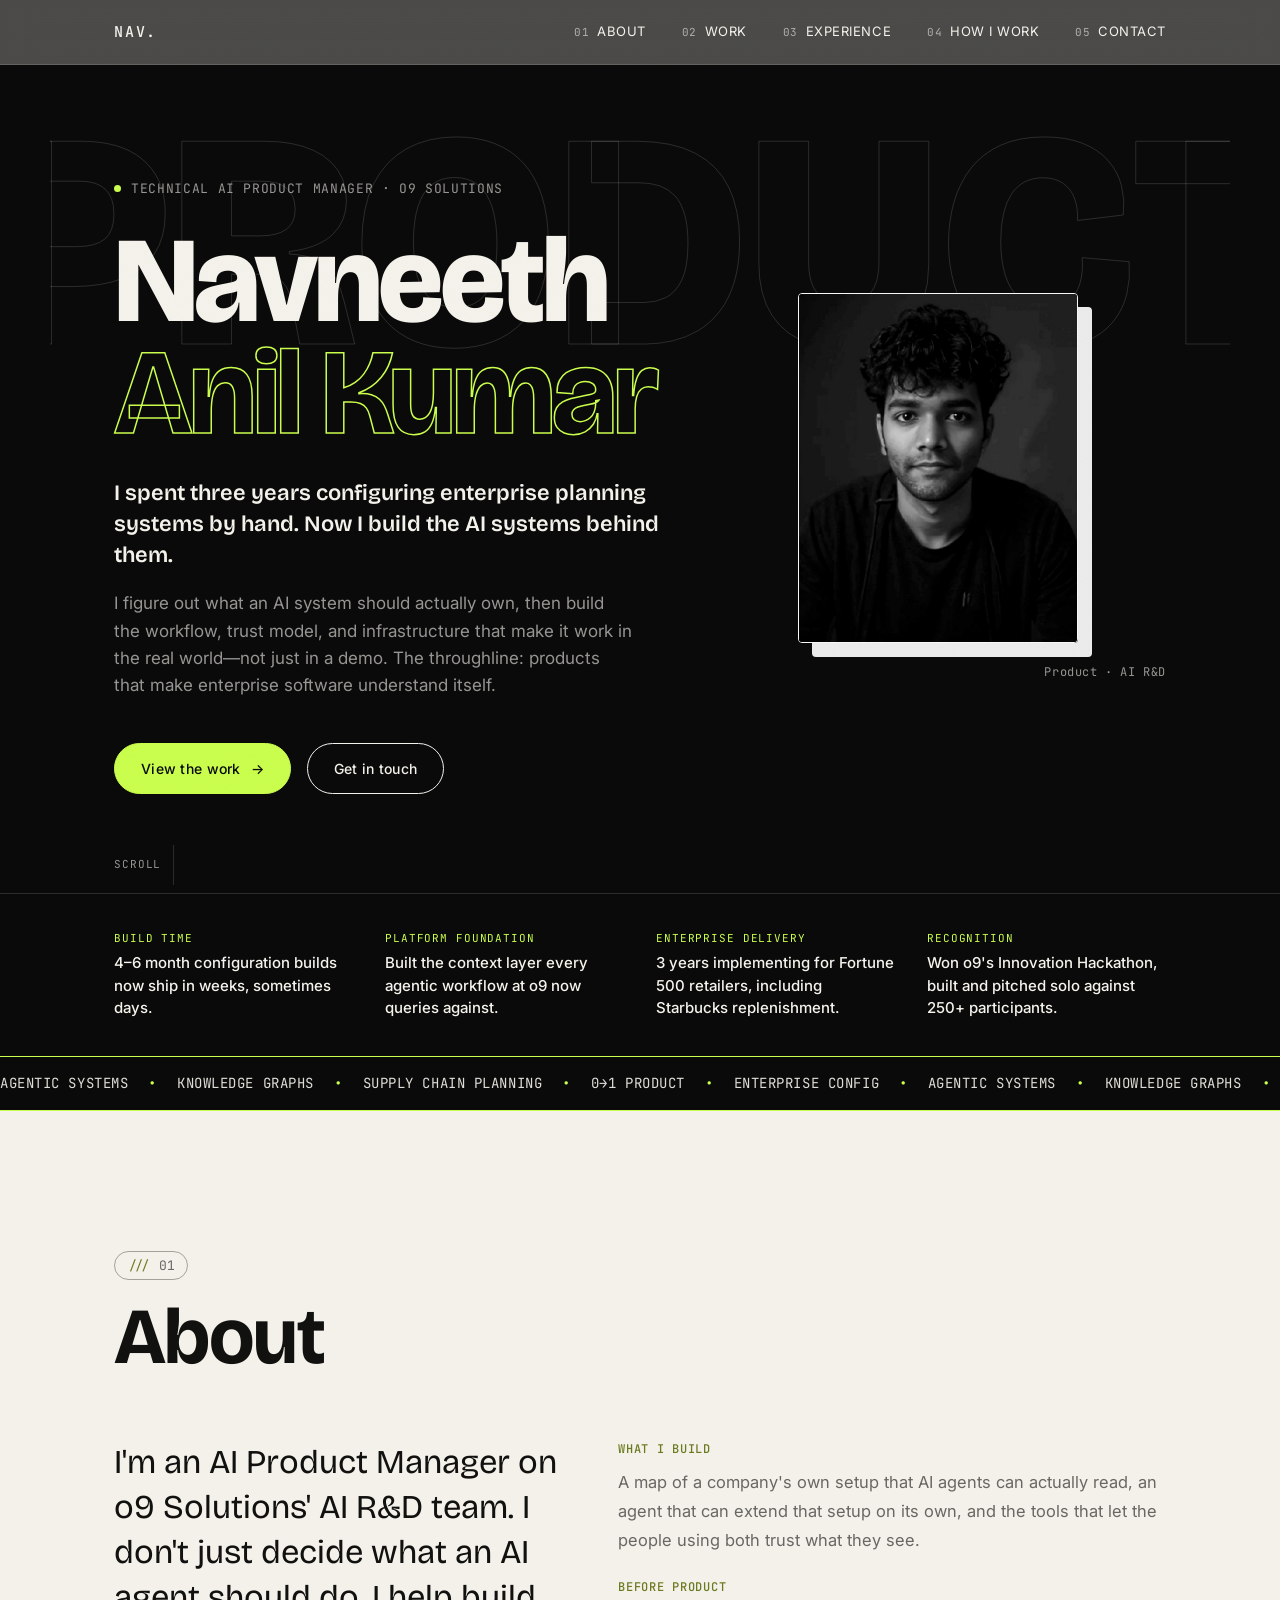
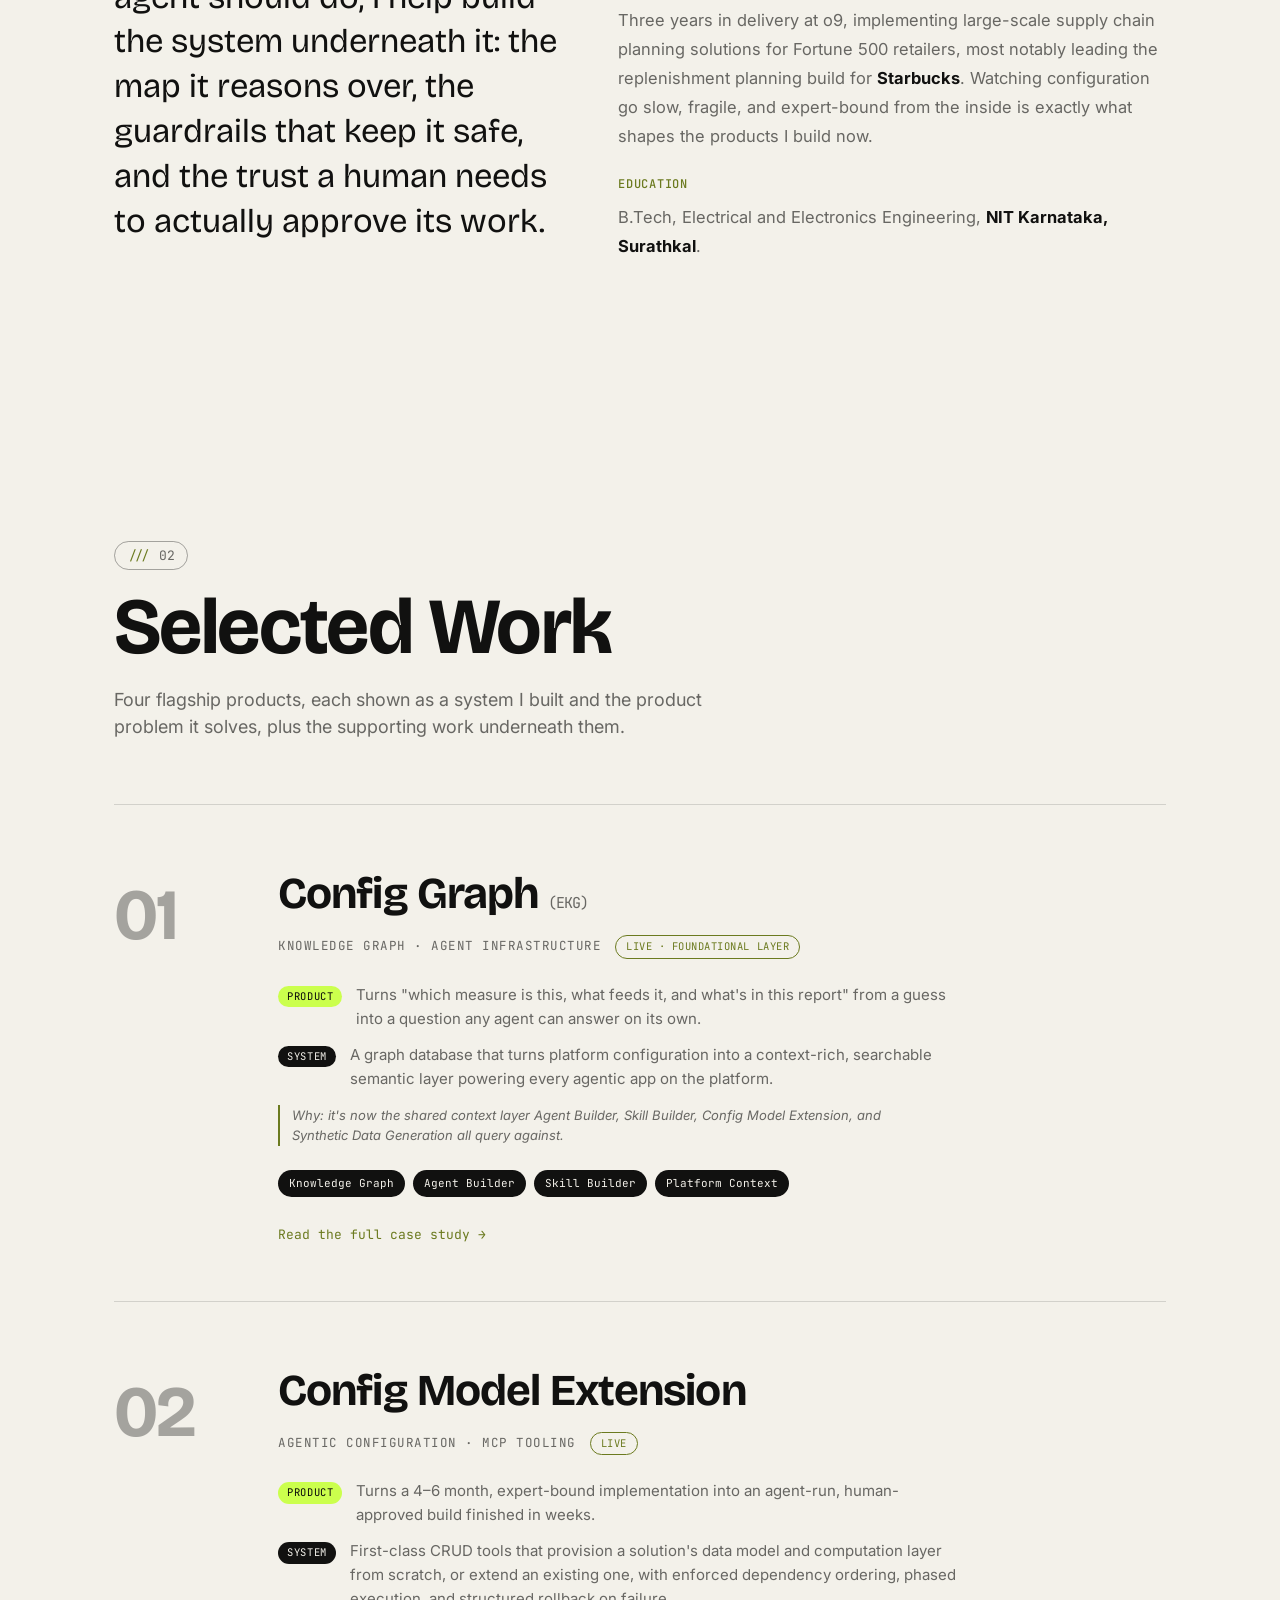
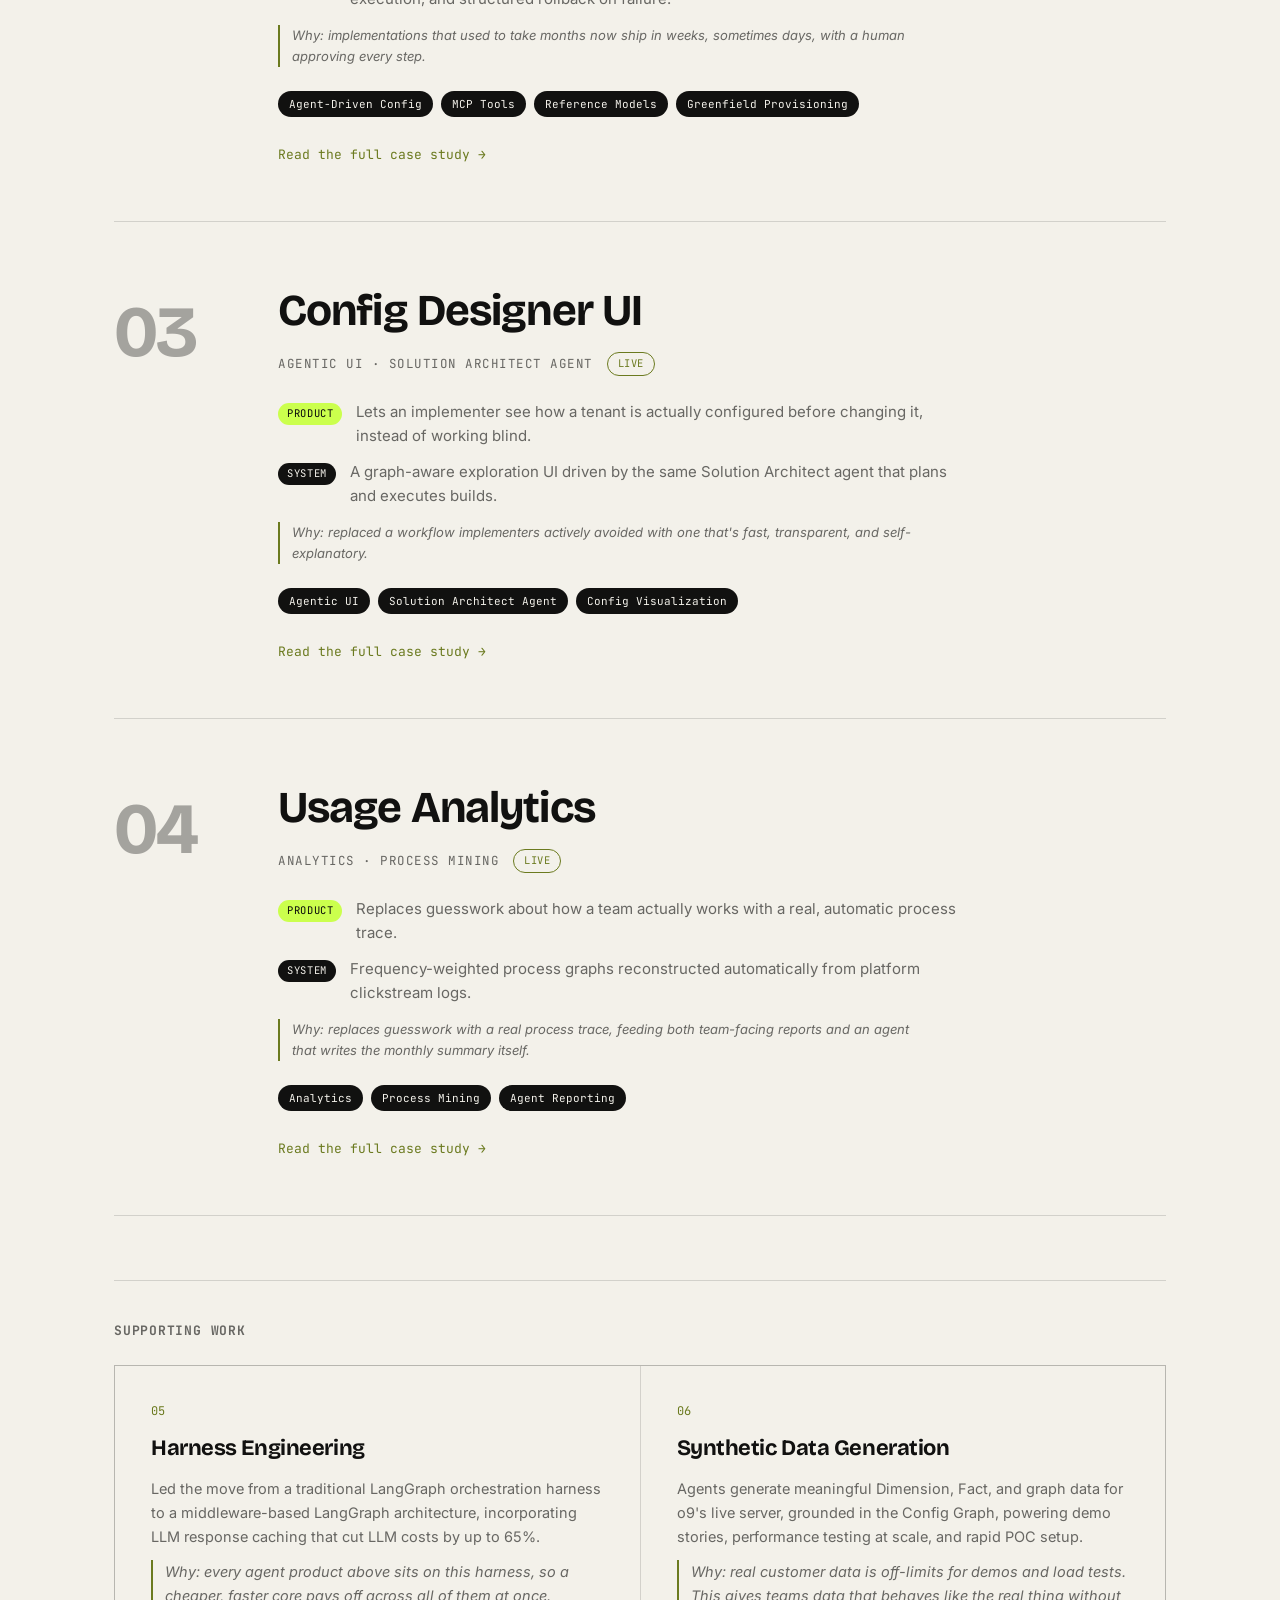
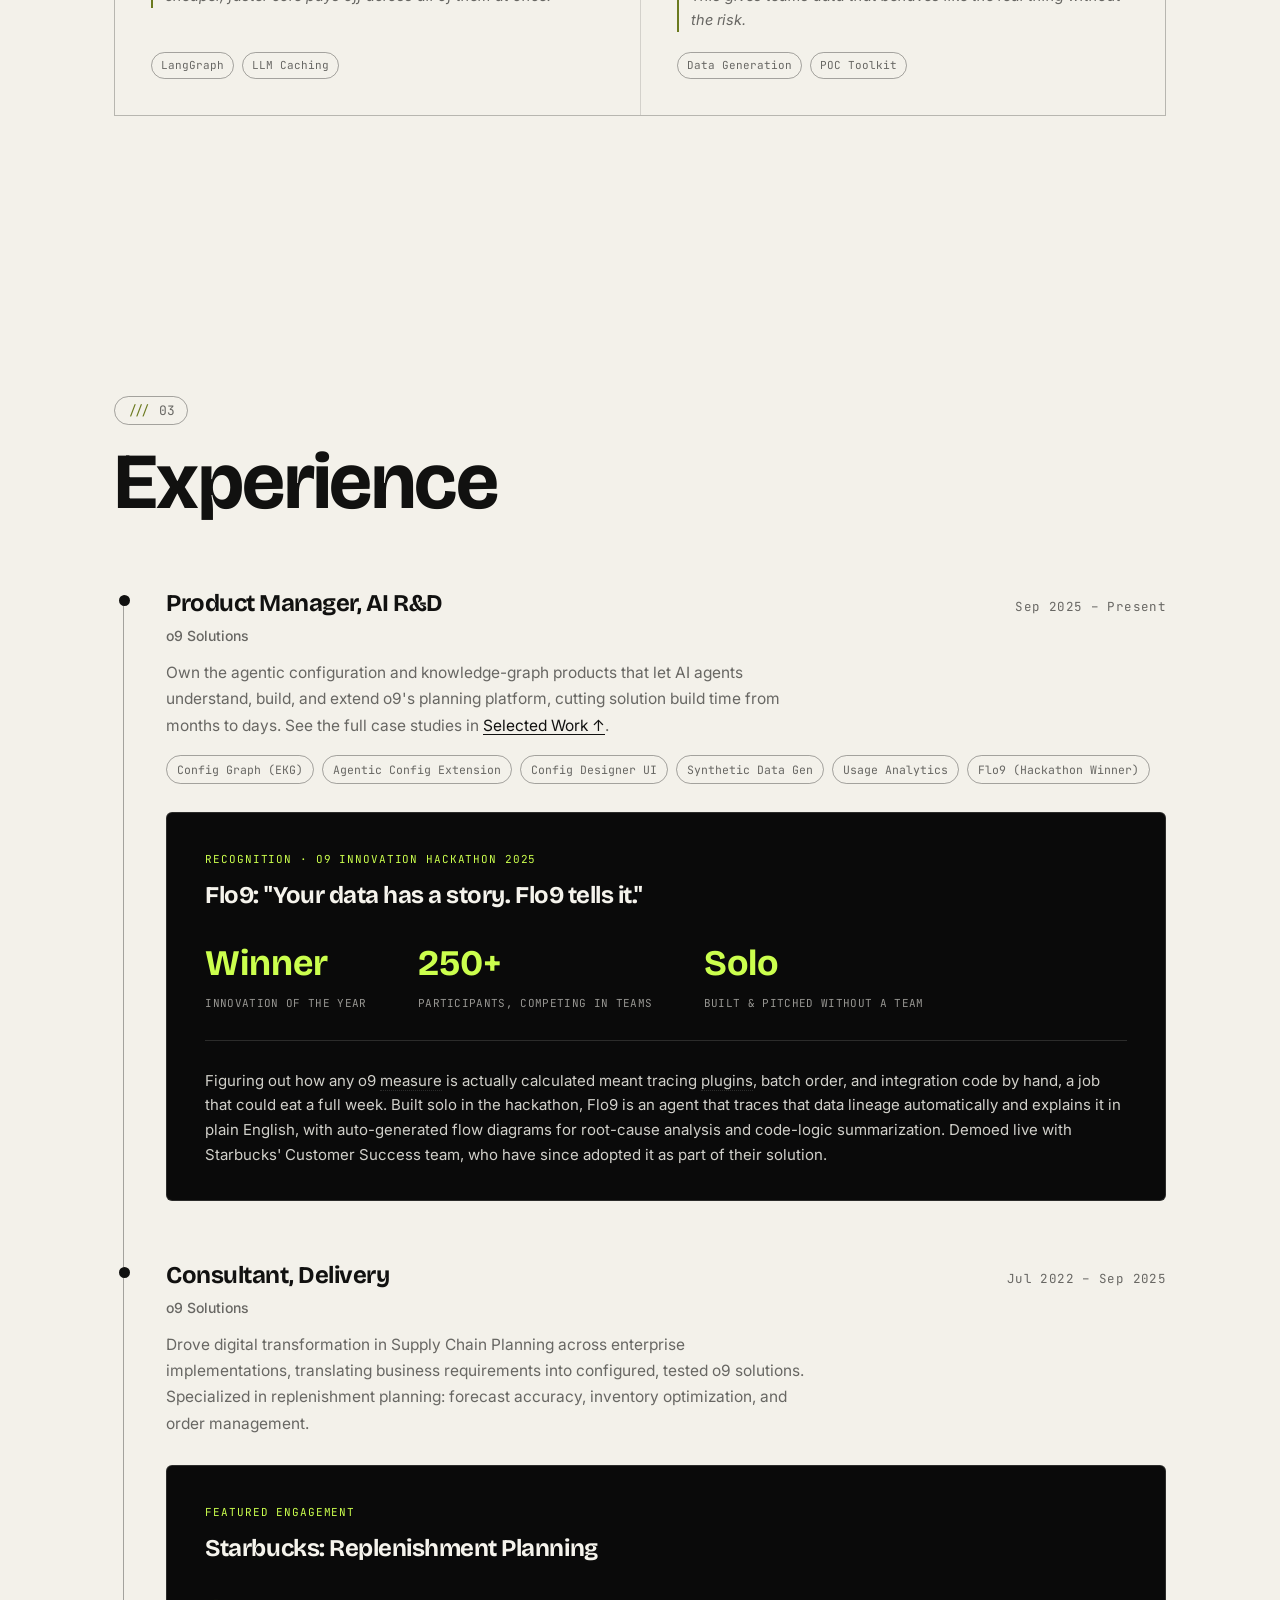
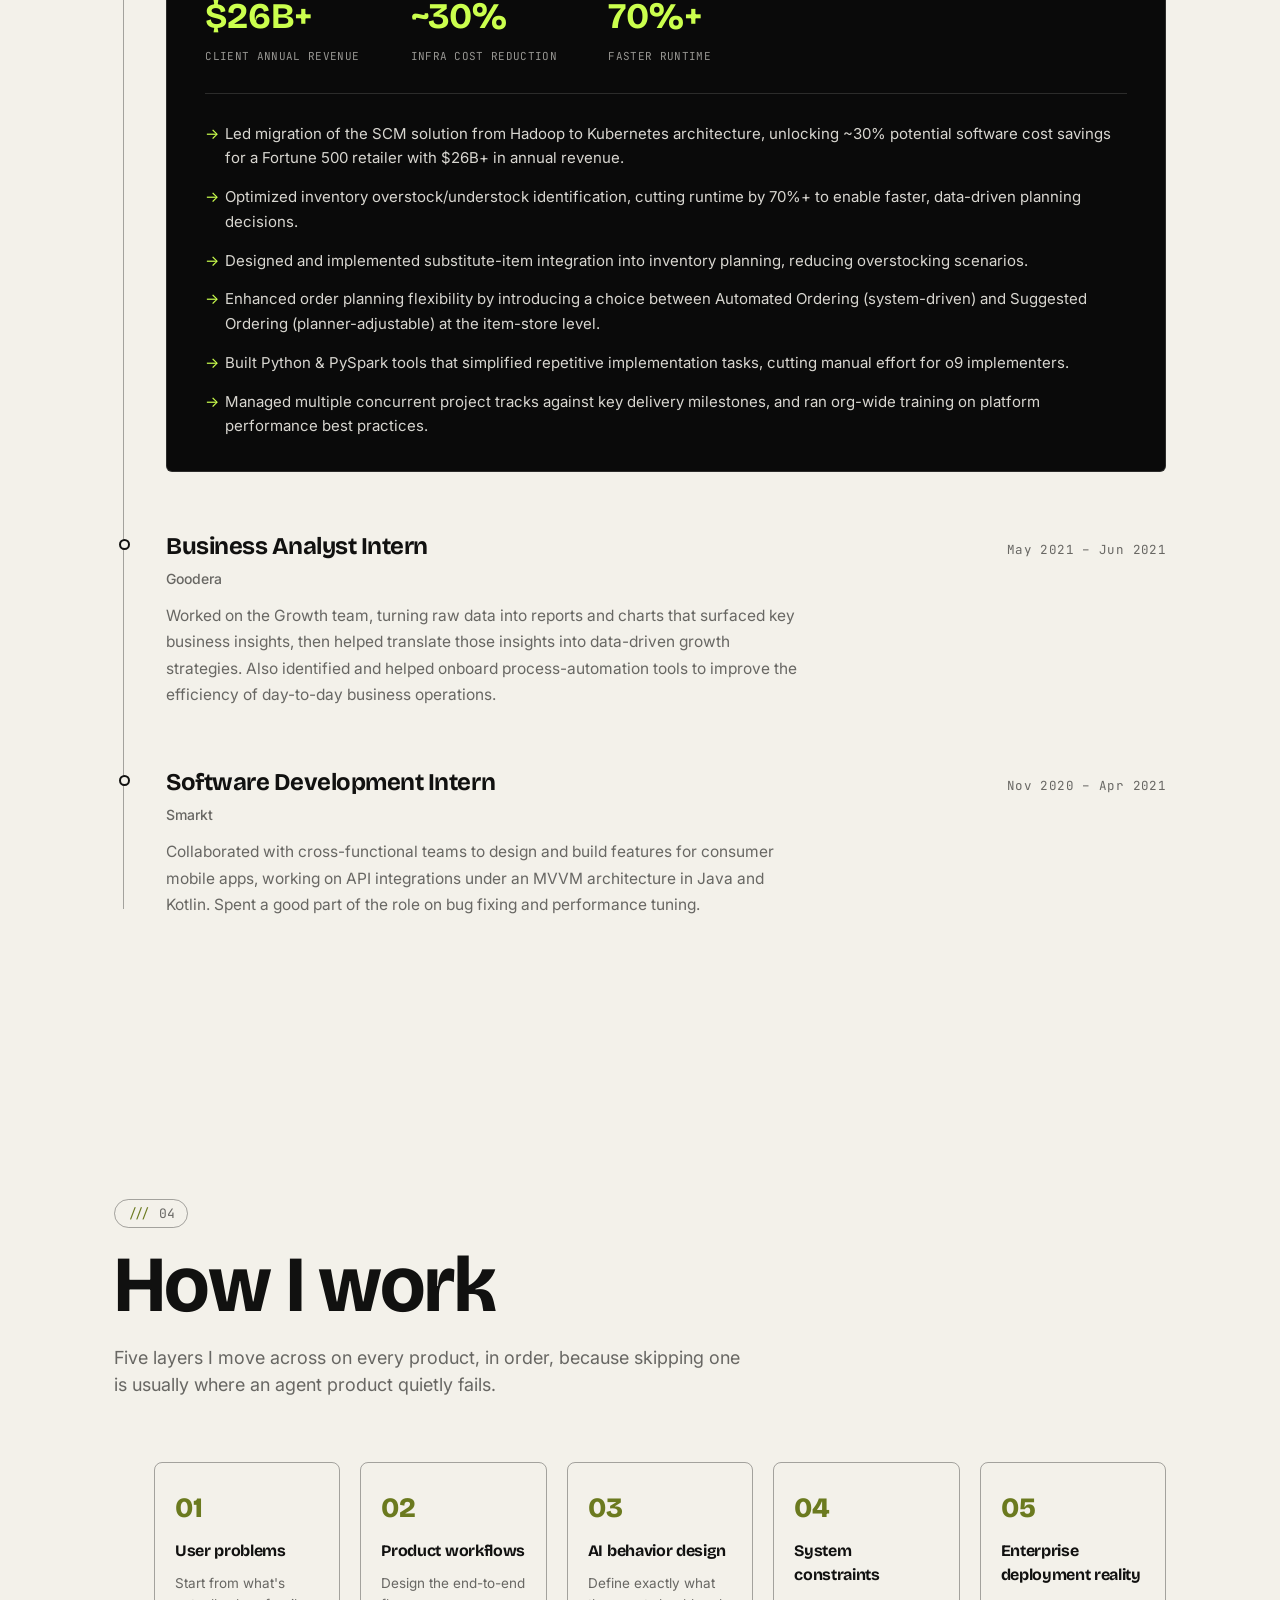
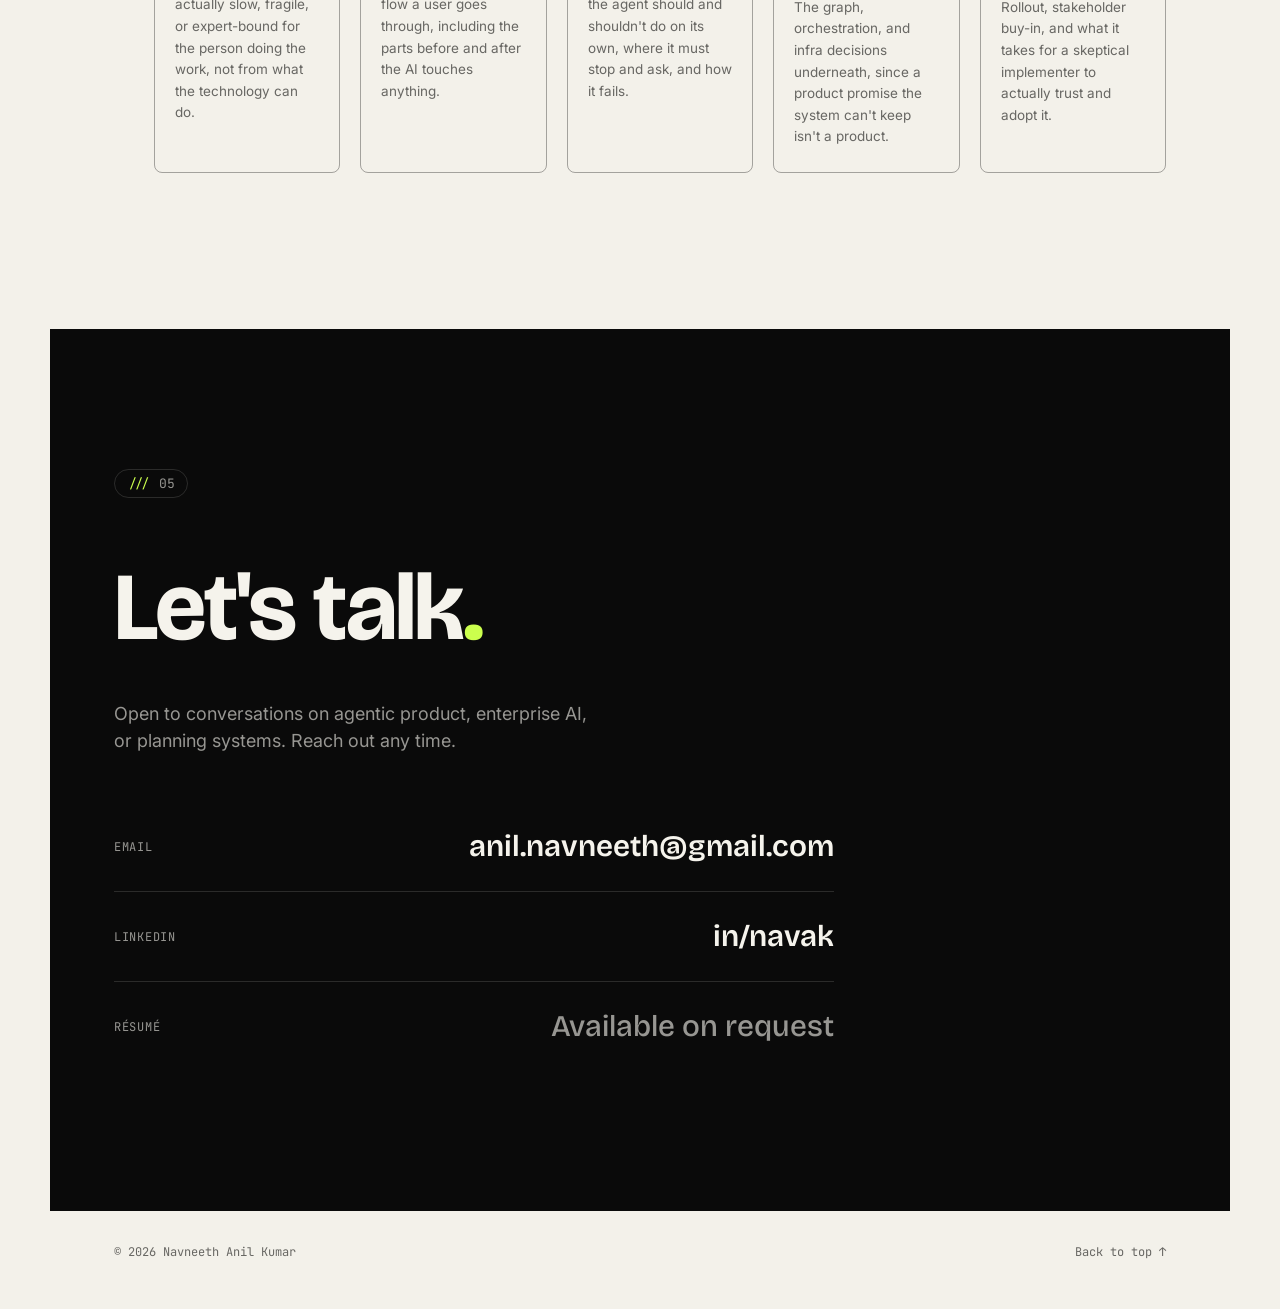
==== index.html @ f5c51f62 "Lead with the work, and fix sharing and accessibility gaps Selected Work now sits above Experience s" ====
<!DOCTYPE html>
<html lang="en">
<head>
<meta charset="UTF-8" />
<meta name="viewport" content="width=device-width, initial-scale=1.0" />
<title>Navneeth Anil Kumar — Product Manager, AI R&amp;D</title>
<meta name="description" content="Navneeth Anil Kumar — Product Manager, AI R&D at o9 Solutions. Three years configuring enterprise planning systems by hand, now building the AI systems behind them." />
<link rel="canonical" href="https://navai7.github.io/" />
<meta name="theme-color" content="#0a0a0a" />

<meta property="og:type" content="website" />
<meta property="og:site_name" content="Navneeth Anil Kumar" />
<meta property="og:url" content="https://navai7.github.io/" />
<meta property="og:title" content="Navneeth Anil Kumar — Product Manager, AI R&amp;D" />
<meta property="og:description" content="Three years configuring enterprise planning systems by hand, now building the AI systems behind them. Agentic configuration and knowledge graphs at o9 Solutions." />
<meta property="og:image" content="https://navai7.github.io/assets/headshot.png" />
<meta property="og:image:alt" content="Navneeth Anil Kumar, Product Manager, AI R&amp;D at o9 Solutions" />
<meta name="twitter:card" content="summary_large_image" />
<meta name="twitter:title" content="Navneeth Anil Kumar — Product Manager, AI R&amp;D" />
<meta name="twitter:description" content="Three years configuring enterprise planning systems by hand, now building the AI systems behind them." />
<meta name="twitter:image" content="https://navai7.github.io/assets/headshot.png" />

<link rel="icon" href="favicon.svg" type="image/svg+xml" />
<link rel="preconnect" href="https://fonts.googleapis.com">
<link rel="preconnect" href="https://fonts.gstatic.com" crossorigin>
<link href="https://fonts.googleapis.com/css2?family=Bricolage+Grotesque:opsz,wght@12..96,400;12..96,500;12..96,600;12..96,700;12..96,800&family=Inter:wght@400;500;600&family=JetBrains+Mono:wght@400;500&display=swap" rel="stylesheet">
<link rel="stylesheet" href="styles.css?v=3" />
<noscript><style>
  .reveal, .reveal.in{ opacity:1 !important; transform:none !important; filter:none !important; }
  .hero-name .line{ opacity:1 !important; transform:none !important; }
</style></noscript>
</head>
<body>

<!-- grain overlay -->
<div class="grain"></div>

<!-- cursor dot -->
<div class="cursor-dot" id="cursorDot"></div>

<!-- progress bar -->
<div class="scroll-progress" id="scrollProgress"></div>

<header class="nav-wrap">
  <nav class="nav">
    <a href="#top" class="nav-mark">NAV.</a>
    <button class="nav-toggle" id="navToggle" aria-label="Toggle menu" aria-expanded="false" aria-controls="navLinks">
      <span></span><span></span><span></span>
    </button>
    <ul class="nav-links" id="navLinks">
      <li><a href="#about"><span class="idx">01</span>About</a></li>
      <li><a href="#projects"><span class="idx">02</span>Work</a></li>
      <li><a href="#experience"><span class="idx">03</span>Experience</a></li>
      <li><a href="#how-i-work"><span class="idx">04</span>How I Work</a></li>
      <li><a href="#contact"><span class="idx">05</span>Contact</a></li>
    </ul>
  </nav>
</header>

<main id="top">

  <!-- HERO -->
  <div class="hero-wrap">
  <section class="hero">
    <div class="hero-bg-text" aria-hidden="true">PRODUCT</div>
    <div class="hero-inner">
      <p class="eyebrow reveal"><span class="dot"></span>Technical AI Product Manager &middot; o9 Solutions</p>
      <h1 class="hero-name reveal">
        <span class="line">Navneeth</span><br/>
        <span class="line outline">Anil Kumar</span>
      </h1>
      <p class="hero-position reveal">
        I spent three years configuring enterprise planning systems by hand. Now I build the AI
        systems behind them.
      </p>
      <p class="hero-sub reveal">
        I figure out what an AI system should actually own, then build the workflow, trust model, and
        infrastructure that make it work in the real world&mdash;not just in a demo. The throughline:
        products that make enterprise software understand itself.
      </p>
      <div class="hero-actions reveal">
        <a href="#projects" class="btn btn-solid">View the work<span class="arrow">&rarr;</span></a>
        <a href="#contact" class="btn btn-outline">Get in touch</a>
      </div>
    </div>
    <div class="hero-photo reveal">
      <div class="hero-photo-frame">
        <img src="assets/headshot.png" alt="Portrait of Navneeth Anil Kumar" width="800" height="800" decoding="async" fetchpriority="high" />
      </div>
      <span class="hero-photo-tag">Product · AI R&amp;D</span>
    </div>
    <div class="scroll-cue">
      <span>Scroll</span>
      <div class="scroll-cue-line"></div>
    </div>
  </section>
  </div>

  <!-- PROOF STRIP -->
  <section class="pm-summary">
    <div class="pm-summary-grid">
      <div class="pm-summary-item reveal">
        <span class="pm-summary-label">Build time</span>
        <p>4&ndash;6 month configuration builds now ship in weeks, sometimes days.</p>
      </div>
      <div class="pm-summary-item reveal">
        <span class="pm-summary-label">Platform foundation</span>
        <p>Built the context layer every agentic workflow at o9 now queries against.</p>
      </div>
      <div class="pm-summary-item reveal">
        <span class="pm-summary-label">Enterprise delivery</span>
        <p>3 years implementing for Fortune 500 retailers, including Starbucks replenishment.</p>
      </div>
      <div class="pm-summary-item reveal">
        <span class="pm-summary-label">Recognition</span>
        <p>Won o9's Innovation Hackathon, built and pitched solo against 250+ participants.</p>
      </div>
    </div>
  </section>

  <!-- MARQUEE -->
  <div class="marquee">
    <div class="marquee-track">
      <span>Agentic Systems</span><span>&bull;</span>
      <span>Knowledge Graphs</span><span>&bull;</span>
      <span>Supply Chain Planning</span><span>&bull;</span>
      <span>0&rarr;1 Product</span><span>&bull;</span>
      <span>Enterprise Config</span><span>&bull;</span>
      <span>Agentic Systems</span><span>&bull;</span>
      <span>Knowledge Graphs</span><span>&bull;</span>
      <span>Supply Chain Planning</span><span>&bull;</span>
      <span>0&rarr;1 Product</span><span>&bull;</span>
      <span>Enterprise Config</span><span>&bull;</span>
    </div>
  </div>

  <!-- ABOUT -->
  <section id="about" class="section about">
    <div class="section-head reveal">
      <span class="section-num">01</span>
      <h2>About</h2>
    </div>
    <div class="about-grid">
      <p class="about-lead reveal">
        I'm an AI Product Manager on o9 Solutions' AI R&amp;D team. I don't just decide what an AI
        agent should do, I help build the system underneath it: the map it reasons over, the
        guardrails that keep it safe, and the trust a human needs to actually approve its work.
      </p>
      <div class="about-body reveal">
        <h4 class="about-subhead">What I build</h4>
        <p>
          A map of a company's own setup that AI agents can actually read, an agent that can extend
          that setup on its own, and the tools that let the people using both trust what they see.
        </p>
        <h4 class="about-subhead">Before product</h4>
        <p>
          Three years in delivery at o9, implementing large-scale supply chain planning solutions for
          Fortune 500 retailers, most notably leading the replenishment planning build for
          <strong>Starbucks</strong>. Watching configuration go slow, fragile, and expert-bound from
          the inside is exactly what shapes the products I build now.
        </p>
        <h4 class="about-subhead">Education</h4>
        <p>
          B.Tech, Electrical and Electronics Engineering, <strong>NIT Karnataka, Surathkal</strong>.
        </p>
      </div>
    </div>
  </section>

  <!-- PROJECTS -->
  <section id="projects" class="section projects">
    <div class="section-head reveal">
      <span class="section-num">02</span>
      <h2>Selected Work</h2>
      <p class="section-intro">
        Four flagship products, each shown as a system I built and the product problem it solves,
        plus the supporting work underneath them.
      </p>
    </div>

    <!-- Case Study 01 -->
    <article class="project reveal">
      <div class="project-index">01</div>
      <div class="project-main">
        <div class="project-heading">
          <h3><a href="projects/config-graph.html">Config Graph <span class="mono">(EKG)</span></a></h3>
          <div class="project-meta-row">
            <p class="project-role">Knowledge Graph &middot; Agent Infrastructure</p>
            <span class="status-pill status-live">Live &middot; Foundational layer</span>
          </div>
        </div>
        <div class="project-layers">
          <div class="layer-row"><span class="layer-label layer-product">Product</span><p>Turns "which measure is this, what feeds it, and what's in this report" from a guess into a question any agent can answer on its own.</p></div>
          <div class="layer-row"><span class="layer-label layer-system">System</span><p>A graph database that turns platform configuration into a context-rich, searchable semantic layer powering every agentic app on the platform.</p></div>
        </div>
        <p class="card-why">Why: it's now the shared context layer Agent Builder, Skill Builder, Config Model Extension, and Synthetic Data Generation all query against.</p>
        <ul class="project-tags">
          <li>Knowledge Graph</li><li>Agent Builder</li><li>Skill Builder</li><li>Platform Context</li>
        </ul>
        <a href="projects/config-graph.html" class="project-read-more">Read the full case study &rarr;</a>
      </div>
    </article>

    <!-- Case Study 02 -->
    <article class="project reveal">
      <div class="project-index">02</div>
      <div class="project-main">
        <div class="project-heading">
          <h3><a href="projects/config-model-extension.html">Config Model Extension</a></h3>
          <div class="project-meta-row">
            <p class="project-role">Agentic Configuration &middot; MCP Tooling</p>
            <span class="status-pill status-live">Live</span>
          </div>
        </div>
        <div class="project-layers">
          <div class="layer-row"><span class="layer-label layer-product">Product</span><p>Turns a 4&ndash;6 month, expert-bound implementation into an agent-run, human-approved build finished in weeks.</p></div>
          <div class="layer-row"><span class="layer-label layer-system">System</span><p>First-class CRUD tools that provision a solution's data model and computation layer from scratch, or extend an existing one, with enforced dependency ordering, phased execution, and structured rollback on failure.</p></div>
        </div>
        <p class="card-why">Why: implementations that used to take months now ship in weeks, sometimes days, with a human approving every step.</p>
        <ul class="project-tags">
          <li>Agent-Driven Config</li><li>MCP Tools</li><li>Reference Models</li><li>Greenfield Provisioning</li>
        </ul>
        <a href="projects/config-model-extension.html" class="project-read-more">Read the full case study &rarr;</a>
      </div>
    </article>

    <!-- Case Study 03 -->
    <article class="project reveal">
      <div class="project-index">03</div>
      <div class="project-main">
        <div class="project-heading">
          <h3><a href="projects/config-designer-ui.html">Config Designer UI</a></h3>
          <div class="project-meta-row">
            <p class="project-role">Agentic UI &middot; Solution Architect Agent</p>
            <span class="status-pill status-live">Live</span>
          </div>
        </div>
        <div class="project-layers">
          <div class="layer-row"><span class="layer-label layer-product">Product</span><p>Lets an implementer see how a tenant is actually configured before changing it, instead of working blind.</p></div>
          <div class="layer-row"><span class="layer-label layer-system">System</span><p>A graph-aware exploration UI driven by the same Solution Architect agent that plans and executes builds.</p></div>
        </div>
        <p class="card-why">Why: replaced a workflow implementers actively avoided with one that's fast, transparent, and self-explanatory.</p>
        <ul class="project-tags">
          <li>Agentic UI</li><li>Solution Architect Agent</li><li>Config Visualization</li>
        </ul>
        <a href="projects/config-designer-ui.html" class="project-read-more">Read the full case study &rarr;</a>
      </div>
    </article>

    <!-- Case Study 04 -->
    <article class="project reveal">
      <div class="project-index">04</div>
      <div class="project-main">
        <div class="project-heading">
          <h3><a href="projects/usage-analytics.html">Usage Analytics</a></h3>
          <div class="project-meta-row">
            <p class="project-role">Analytics &middot; Process Mining</p>
            <span class="status-pill status-live">Live</span>
          </div>
        </div>
        <div class="project-layers">
          <div class="layer-row"><span class="layer-label layer-product">Product</span><p>Replaces guesswork about how a team actually works with a real, automatic process trace.</p></div>
          <div class="layer-row"><span class="layer-label layer-system">System</span><p>Frequency-weighted process graphs reconstructed automatically from platform clickstream logs.</p></div>
        </div>
        <p class="card-why">Why: replaces guesswork with a real process trace, feeding both team-facing reports and an agent that writes the monthly summary itself.</p>
        <ul class="project-tags">
          <li>Analytics</li><li>Process Mining</li><li>Agent Reporting</li>
        </ul>
        <a href="projects/usage-analytics.html" class="project-read-more">Read the full case study &rarr;</a>
      </div>
    </article>

    <!-- Compact cards -->
    <h3 class="supporting-heading reveal">Supporting work</h3>
    <div class="project-grid">

      <article class="project-card reveal">
        <span class="card-index">05</span>
        <h4>Harness Engineering</h4>
        <p>Led the move from a traditional LangGraph orchestration harness to a middleware-based
          LangGraph architecture, incorporating LLM response caching that cut LLM costs by up to 65%.</p>
        <p class="card-why">Why: every agent product above sits on this harness, so a cheaper, faster core pays off across all of them at once.</p>
        <ul class="card-tags"><li>LangGraph</li><li>LLM Caching</li></ul>
      </article>

      <article class="project-card reveal">
        <span class="card-index">06</span>
        <h4>Synthetic Data Generation</h4>
        <p>Agents generate meaningful Dimension, Fact, and graph data for o9's live server, grounded
          in the Config Graph, powering demo stories, performance testing at scale, and rapid
          POC setup.</p>
        <p class="card-why">Why: real customer data is off-limits for demos and load tests. This gives teams data that behaves like the real thing without the risk.</p>
        <ul class="card-tags"><li>Data Generation</li><li>POC Toolkit</li></ul>
      </article>

    </div>
  </section>

  <!-- EXPERIENCE -->
  <section id="experience" class="section experience">
    <div class="section-head reveal">
      <span class="section-num">03</span>
      <h2>Experience</h2>
    </div>

    <div class="timeline">

      <article class="tl-item tl-featured reveal">
        <div class="tl-marker"><span class="tl-dot"></span></div>
        <div class="tl-content">
          <div class="tl-top">
            <h3>Product Manager, AI R&amp;D</h3>
            <span class="tl-date">Sep 2025 &ndash; Present</span>
          </div>
          <p class="tl-org">o9 Solutions</p>
          <p class="tl-desc">
            Own the agentic configuration and knowledge-graph products that let AI agents
            understand, build, and extend o9's planning platform, cutting solution build
            time from months to days. See the full case studies in
            <a href="#projects">Selected Work &uarr;</a>.
          </p>
          <ul class="tl-tags">
            <li>Config Graph (EKG)</li>
            <li>Agentic Config Extension</li>
            <li>Config Designer UI</li>
            <li>Synthetic Data Gen</li>
            <li>Usage Analytics</li>
            <li>Flo9 (Hackathon Winner)</li>
          </ul>

          <div class="case-card">
            <div class="case-card-head">
              <span class="case-tag">Recognition &middot; o9 Innovation Hackathon 2025</span>
              <h4>Flo9: "Your data has a story. Flo9 tells it."</h4>
            </div>
            <div class="case-stats">
              <div class="stat">
                <span class="stat-num">Winner</span>
                <span class="stat-label">Innovation of the Year</span>
              </div>
              <div class="stat">
                <span class="stat-num">250+</span>
                <span class="stat-label">participants, competing in teams</span>
              </div>
              <div class="stat">
                <span class="stat-num">Solo</span>
                <span class="stat-label">built &amp; pitched without a team</span>
              </div>
            </div>
            <p class="case-note">
              Figuring out how any o9 <span class="gloss" tabindex="0">measure<span class="gloss-tip">A numeric metric being tracked, e.g. a forecast or inventory number.</span></span> is
              actually calculated meant tracing <span class="gloss" tabindex="0">plugins<span class="gloss-tip">Packaged calculation modules that run on the platform.</span></span>,
              batch order, and integration code by hand, a job that could eat a full week.
              Built solo in the hackathon, Flo9 is an agent that traces that data lineage
              automatically and explains it in plain English, with auto-generated flow diagrams
              for root-cause analysis and code-logic summarization. Demoed live with Starbucks'
              Customer Success team, who have since adopted it as part of their solution.
            </p>
          </div>
        </div>
      </article>

      <article class="tl-item tl-featured reveal">
        <div class="tl-marker"><span class="tl-dot"></span></div>
        <div class="tl-content">
          <div class="tl-top">
            <h3>Consultant, Delivery</h3>
            <span class="tl-date">Jul 2022 &ndash; Sep 2025</span>
          </div>
          <p class="tl-org">o9 Solutions</p>
          <p class="tl-desc">
            Drove digital transformation in Supply Chain Planning across enterprise implementations,
            translating business requirements into configured, tested o9 solutions. Specialized in
            replenishment planning: forecast accuracy, inventory optimization, and order
            management.
          </p>

          <div class="case-card">
            <div class="case-card-head">
              <span class="case-tag">Featured Engagement</span>
              <h4>Starbucks: Replenishment Planning</h4>
            </div>
            <div class="case-stats">
              <div class="stat">
                <span class="stat-num">$26B+</span>
                <span class="stat-label">client annual revenue</span>
              </div>
              <div class="stat">
                <span class="stat-num">~30%</span>
                <span class="stat-label">infra cost reduction</span>
              </div>
              <div class="stat">
                <span class="stat-num">70%+</span>
                <span class="stat-label">faster runtime</span>
              </div>
            </div>
            <ul class="case-list">
              <li>Led migration of the SCM solution from Hadoop to Kubernetes architecture, unlocking ~30% potential software cost savings for a Fortune 500 retailer with $26B+ in annual revenue.</li>
              <li>Optimized inventory overstock/understock identification, cutting runtime by 70%+ to enable faster, data-driven planning decisions.</li>
              <li>Designed and implemented substitute-item integration into inventory planning, reducing overstocking scenarios.</li>
              <li>Enhanced order planning flexibility by introducing a choice between Automated Ordering (system-driven) and Suggested Ordering (planner-adjustable) at the item-store level.</li>
              <li>Built Python &amp; PySpark tools that simplified repetitive implementation tasks, cutting manual effort for o9 implementers.</li>
              <li>Managed multiple concurrent project tracks against key delivery milestones, and ran org-wide training on platform performance best practices.</li>
            </ul>
          </div>
        </div>
      </article>

      <article class="tl-item reveal">
        <div class="tl-marker"><span class="tl-dot"></span></div>
        <div class="tl-content">
          <div class="tl-top">
            <h3>Business Analyst Intern</h3>
            <span class="tl-date">May 2021 &ndash; Jun 2021</span>
          </div>
          <p class="tl-org">Goodera</p>
          <p class="tl-desc">
            Worked on the Growth team, turning raw data into reports and charts that surfaced key
            business insights, then helped translate those insights into data-driven growth
            strategies. Also identified and helped onboard process-automation tools to improve the
            efficiency of day-to-day business operations.
          </p>
        </div>
      </article>

      <article class="tl-item reveal">
        <div class="tl-marker"><span class="tl-dot"></span></div>
        <div class="tl-content">
          <div class="tl-top">
            <h3>Software Development Intern</h3>
            <span class="tl-date">Nov 2020 &ndash; Apr 2021</span>
          </div>
          <p class="tl-org">Smarkt</p>
          <p class="tl-desc">
            Collaborated with cross-functional teams to design and build features for consumer
            mobile apps, working on API integrations under an MVVM architecture in Java and Kotlin.
            Spent a good part of the role on bug fixing and performance tuning.
          </p>
        </div>
      </article>

    </div>
  </section>

  <!-- HOW I WORK -->
  <section id="how-i-work" class="section how-i-work">
    <div class="section-head reveal">
      <span class="section-num">04</span>
      <h2>How I work</h2>
      <p class="section-intro">
        Five layers I move across on every product, in order, because skipping one is usually
        where an agent product quietly fails.
      </p>
    </div>
    <ol class="how-list">
      <li class="reveal">
        <span class="how-num">01</span>
        <h4>User problems</h4>
        <p>Start from what's actually slow, fragile, or expert-bound for the person doing the work, not from what the technology can do.</p>
      </li>
      <li class="reveal">
        <span class="how-num">02</span>
        <h4>Product workflows</h4>
        <p>Design the end-to-end flow a user goes through, including the parts before and after the AI touches anything.</p>
      </li>
      <li class="reveal">
        <span class="how-num">03</span>
        <h4>AI behavior design</h4>
        <p>Define exactly what the agent should and shouldn't do on its own, where it must stop and ask, and how it fails.</p>
      </li>
      <li class="reveal">
        <span class="how-num">04</span>
        <h4>System constraints</h4>
        <p>The graph, orchestration, and infra decisions underneath, since a product promise the system can't keep isn't a product.</p>
      </li>
      <li class="reveal">
        <span class="how-num">05</span>
        <h4>Enterprise deployment reality</h4>
        <p>Rollout, stakeholder buy-in, and what it takes for a skeptical implementer to actually trust and adopt it.</p>
      </li>
    </ol>
  </section>

  <!-- CONTACT -->
  <section id="contact" class="section contact">
    <div class="contact-inner">
      <span class="section-num reveal">05</span>
      <h2 class="reveal">Let's talk<span class="dot-accent">.</span></h2>
      <p class="reveal">
        Open to conversations on agentic product, enterprise AI, or planning systems.
        Reach out any time.
      </p>
      <div class="contact-links reveal">
        <a href="mailto:anil.navneeth@gmail.com" class="contact-link">
          <span>Email</span>
          <strong>anil.navneeth@gmail.com</strong>
        </a>
        <a href="https://in.linkedin.com/in/navak" target="_blank" rel="noopener noreferrer" class="contact-link">
          <span>LinkedIn</span>
          <strong>in/navak</strong>
        </a>
        <div class="contact-link contact-link-static">
          <span>R&eacute;sum&eacute;</span>
          <strong>Available on request</strong>
        </div>
      </div>
    </div>
  </section>

</main>

<footer class="footer">
  <p>&copy; 2026 Navneeth Anil Kumar</p>
  <a href="#top">Back to top &uarr;</a>
</footer>

<script src="script.js?v=3"></script>
</body>
</html>
---- styles.css ----
/* ============ Tokens ============ */
:root{
  --ink: #111110;
  --paper: #f3f1ea;
  --paper-2: #eae7dc;
  --line: rgba(17,17,16,0.14);
  --line-strong: rgba(17,17,16,0.35);
  --muted: rgba(17,17,16,0.62);

  --void: #0a0a0a;
  --void-2: #161615;
  --void-text: #f5f3ec;
  --void-muted: rgba(245,243,236,0.6);
  --void-line: rgba(245,243,236,0.14);

  --accent: #cbff4d;
  --accent-dark: #6b7a1f;

  --display: "Bricolage Grotesque", "Helvetica Neue", Arial, sans-serif;
  --serif: var(--display);
  --sans: "Inter", "Helvetica Neue", Arial, sans-serif;
  --mono: "JetBrains Mono", ui-monospace, monospace;
  --maxw: 1180px;
  --pad: clamp(24px, 5vw, 72px);
}

*{ box-sizing:border-box; }
html{ scroll-behavior:smooth; }

body{
  margin:0;
  background:var(--paper);
  color:var(--ink);
  font-family:var(--sans);
  font-size:16px;
  line-height:1.5;
  -webkit-font-smoothing:antialiased;
  cursor:default;
  overflow-x:hidden;
}

img{ max-width:100%; display:block; }
a{ color:inherit; text-decoration:none; }
ul{ list-style:none; margin:0; padding:0; }
h1,h2,h3,h4{ margin:0; font-family:var(--display); font-weight:700; letter-spacing:-0.02em; }
p{ margin:0; }
em{ font-style:italic; }

/* ============ Texture ============ */
.grain{
  position:fixed; inset:0; z-index:999; pointer-events:none;
  opacity:0.05; mix-blend-mode:multiply;
  background-image:url("data:image/svg+xml;utf8,<svg xmlns='http://www.w3.org/2000/svg' width='120' height='120'><filter id='n'><feTurbulence type='fractalNoise' baseFrequency='0.9' numOctaves='2' stitchTiles='stitch'/></filter><rect width='100%25' height='100%25' filter='url(%23n)'/></svg>");
}

.cursor-dot{
  position:fixed; top:0; left:0; width:10px; height:10px; border-radius:50%;
  background:var(--ink); pointer-events:none; z-index:1000;
  transform:translate(-50%,-50%);
  transition:width .18s ease, height .18s ease, background .18s ease, opacity .18s ease;
  opacity:0;
}
.cursor-dot.active{ opacity:1; }
.cursor-dot.hover{ width:44px; height:44px; background:transparent; border:1.5px solid var(--ink); }

.scroll-progress{
  position:fixed; top:0; left:0; height:3px; background:var(--ink); z-index:998; width:0%;
  transition:width .08s linear;
}

@media (hover:none){ .cursor-dot{ display:none; } }

/* ============ Nav ============ */
.nav-wrap{
  position:sticky; top:0; z-index:100;
  background:rgba(10,10,10,0.72);
  backdrop-filter:blur(14px);
  border-bottom:1px solid var(--void-line);
}
.nav{
  max-width:var(--maxw); margin:0 auto; padding:18px var(--pad);
  display:flex; align-items:center; justify-content:space-between;
}
.nav-mark{
  font-family:var(--mono); font-weight:500; font-size:15px; letter-spacing:0.12em;
  color:var(--void-text);
}
.nav-links{ display:flex; gap:36px; }
.nav-links a{
  font-size:13px; letter-spacing:0.04em; text-transform:uppercase;
  display:flex; align-items:center; gap:8px;
  position:relative; padding:4px 0;
  color:var(--void-text);
}
.nav-links .idx{ font-family:var(--mono); color:var(--void-muted); font-size:11px; }
.nav-links a::after{
  content:""; position:absolute; left:0; bottom:0; width:0; height:1px; background:var(--accent);
  transition:width .25s ease;
}
.nav-links a:hover::after{ width:100%; }

.nav-toggle{
  display:none; flex-direction:column; gap:5px; background:none; border:none; cursor:pointer;
  padding:6px; position:relative; z-index:110;
}
.nav-toggle span{
  width:22px; height:2px; background:var(--void-text); display:block;
  transition:transform .3s cubic-bezier(.16,1,.3,1), opacity .2s ease;
}
.nav-toggle[aria-expanded="true"] span:nth-child(1){ transform:translateY(7px) rotate(45deg); }
.nav-toggle[aria-expanded="true"] span:nth-child(2){ opacity:0; }
.nav-toggle[aria-expanded="true"] span:nth-child(3){ transform:translateY(-7px) rotate(-45deg); }

/* ============ Hero ============ */
.hero-wrap{ background:var(--void); }
.hero{
  position:relative; max-width:var(--maxw); margin:0 auto;
  padding:96px var(--pad) 80px;
  min-height:92vh;
  display:grid; grid-template-columns:1.4fr 0.8fr; align-items:center; gap:40px;
  overflow:hidden;
  color:var(--void-text);
}
.hero-bg-text{
  position:absolute; top:-4vw; left:50%; transform:translateX(-50%);
  font-family:var(--display); font-size:min(24vw,340px); font-weight:800;
  color:transparent; -webkit-text-stroke:1px var(--void-line);
  white-space:nowrap; z-index:0; pointer-events:none; user-select:none;
}
.hero-inner{ position:relative; z-index:1; }
.eyebrow{
  display:flex; align-items:center; gap:10px;
  font-family:var(--mono); font-size:13px; letter-spacing:0.05em;
  text-transform:uppercase; color:var(--void-muted); margin-bottom:28px;
}
.eyebrow .dot{ width:7px; height:7px; border-radius:50%; background:var(--accent); animation:pulse 2s ease-in-out infinite; }
@keyframes pulse{ 0%,100%{ opacity:1; } 50%{ opacity:0.25; } }

.hero-name{
  font-size:clamp(56px, 9.5vw, 152px); line-height:0.92; font-weight:800; letter-spacing:-0.03em;
}
.hero-name.reveal{ opacity:1; transform:none; filter:none; transition:none; }
.hero-name .line{
  display:inline-block; opacity:0; transform:translateY(48px);
  transition:opacity .8s cubic-bezier(.16,1,.3,1), transform .8s cubic-bezier(.16,1,.3,1);
}
.hero-name.in .line{ opacity:1; transform:translateY(0); }
.hero-name .line.outline{ transition-delay:.14s; }
.hero-name .outline{
  color:transparent; -webkit-text-stroke:1.5px var(--accent);
  font-style:normal; font-weight:700;
}
.hero-position{
  max-width:560px; margin-top:28px; font-size:22px; line-height:1.4; font-weight:600;
  color:var(--void-text); font-family:var(--display);
}
.hero-position strong{ color:var(--accent); font-weight:800; }
.hero-meta{
  max-width:520px; margin-top:14px; font-size:14px; font-family:var(--mono);
  color:var(--void-muted); letter-spacing:0.01em;
}
.hero-sub{
  max-width:520px; margin-top:20px; font-size:17px; line-height:1.6; color:var(--void-muted);
}
.hero-actions{ display:flex; gap:16px; margin-top:44px; flex-wrap:wrap; }

.btn{
  display:inline-flex; align-items:center; gap:10px;
  padding:14px 26px; font-size:14px; font-weight:500; letter-spacing:0.02em;
  border-radius:999px; border:1px solid var(--void-text); transition:all .25s ease;
}
.btn-solid{ background:var(--accent); color:var(--void); border-color:var(--accent); }
.btn-solid:hover{ background:transparent; color:var(--accent); }
.btn-outline{ color:var(--void-text); }
.btn-outline:hover{ background:var(--void-text); color:var(--void); }
.btn .arrow{ transition:transform .25s ease; }
.btn:hover .arrow{ transform:translateX(4px); }

.hero-photo{ position:relative; z-index:1; justify-self:end; }
.hero-photo-frame{
  width:min(280px, 100%); aspect-ratio:4/5; overflow:hidden;
  border:1px solid var(--void-text); border-radius:4px;
  filter:grayscale(1) contrast(1.05);
  box-shadow:14px 14px 0 var(--accent);
}
.hero-photo-frame img{ width:100%; height:100%; object-fit:cover; }
.hero-photo-tag{
  display:block; margin-top:20px; font-family:var(--mono); font-size:12px;
  letter-spacing:0.05em; color:var(--void-muted); text-align:right;
}

.scroll-cue{
  position:absolute; bottom:8px; left:var(--pad);
  display:flex; align-items:center; gap:12px;
  font-family:var(--mono); font-size:11px; letter-spacing:0.08em; text-transform:uppercase; color:var(--void-muted);
}
.scroll-cue-line{ width:1px; height:40px; background:var(--void-line); position:relative; overflow:hidden; }
.scroll-cue-line::after{
  content:""; position:absolute; top:-100%; left:0; width:100%; height:100%; background:var(--accent);
  animation:scrollcue 1.8s ease-in-out infinite;
}
@keyframes scrollcue{ 0%{ top:-100%; } 60%,100%{ top:100%; } }

/* ============ AI PM summary ============ */
.pm-summary{ background:var(--void); border-top:1px solid var(--void-line); }
.pm-summary-grid{
  max-width:var(--maxw); margin:0 auto; padding:36px var(--pad);
  display:grid; grid-template-columns:repeat(4,1fr); gap:32px;
}
.pm-summary-item{ display:flex; flex-direction:column; gap:6px; }
.pm-summary-label{
  font-family:var(--mono); font-size:11px; text-transform:uppercase; letter-spacing:0.08em; color:var(--accent);
}
.pm-summary-item p{ color:var(--void-text); font-size:15px; line-height:1.5; font-weight:500; }

/* ============ Marquee ============ */
.marquee{
  border-top:1px solid var(--accent); border-bottom:1px solid var(--accent);
  background:var(--void); color:var(--void-text); overflow:hidden; padding:16px 0;
}
.marquee-track{
  display:flex; gap:20px; white-space:nowrap; width:max-content;
  font-family:var(--mono); font-size:14px; letter-spacing:0.04em; text-transform:uppercase;
  animation:marquee 28s linear infinite;
}
.marquee-track span{ opacity:0.9; }
.marquee-track span:nth-child(2n){ color:var(--accent); opacity:1; }
@keyframes marquee{ from{ transform:translateX(0); } to{ transform:translateX(-50%); } }

/* ============ Sections (generic) ============ */
.section{ max-width:var(--maxw); margin:0 auto; padding:140px var(--pad); }
.section-head{ margin-bottom:64px; }
.section-num{
  display:inline-block; font-family:var(--mono); font-size:13px; color:var(--muted);
  border:1px solid var(--line-strong); border-radius:999px; padding:4px 12px; margin-bottom:18px;
}
.section-num::before{ content:"/// "; color:var(--accent-dark); }
.section-head h2{ font-size:clamp(42px,6.2vw,84px); line-height:0.98; }
.section-intro{ margin-top:20px; max-width:640px; font-size:18px; color:var(--muted); }

/* ============ About ============ */
.about-grid{ display:grid; grid-template-columns:0.9fr 1.1fr; gap:56px; }
.about-lead{ font-family:var(--serif); font-size:clamp(24px,2.6vw,34px); line-height:1.35; }
.about-body p{ margin-bottom:24px; color:var(--muted); font-size:16.5px; line-height:1.75; }
.about-body p:last-child{ margin-bottom:0; }
.about-body strong{ color:var(--ink); }
.about-subhead{
  font-family:var(--mono); font-size:12px; text-transform:uppercase; letter-spacing:0.06em;
  color:var(--accent-dark); margin-bottom:10px; font-weight:500;
}

/* ============ How I work ============ */
.how-list{ display:grid; grid-template-columns:repeat(5,1fr); gap:20px; counter-reset:none; }
.how-list li{
  border:1px solid var(--line-strong); border-radius:8px; padding:24px 20px;
  display:flex; flex-direction:column; gap:10px;
}
.how-num{ font-family:var(--display); font-size:28px; font-weight:800; color:var(--accent-dark); }
.how-list h4{ font-size:16px; }
.how-list p{ font-size:13.5px; line-height:1.6; color:var(--muted); }

/* ============ Timeline ============ */
.timeline{ position:relative; }
.timeline::before{
  content:""; position:absolute; left:9px; top:10px; bottom:10px; width:1px; background:var(--line-strong);
}
.tl-item{ position:relative; padding-left:52px; margin-bottom:56px; }
.tl-item:last-child{ margin-bottom:0; }
.tl-marker{ position:absolute; left:0; top:6px; width:20px; height:20px; display:flex; align-items:center; justify-content:center; }
.tl-dot{ width:11px; height:11px; border-radius:50%; background:var(--paper); border:2px solid var(--ink); }
.tl-featured .tl-dot{ background:var(--ink); }
.tl-top{ display:flex; align-items:baseline; justify-content:space-between; flex-wrap:wrap; gap:8px; }
.tl-top h3{ font-size:24px; }
.tl-date{ font-family:var(--mono); font-size:12.5px; color:var(--muted); letter-spacing:0.03em; }
.tl-org{ font-size:14px; color:var(--muted); margin-top:4px; font-weight:500; }
.tl-desc{ margin-top:14px; color:var(--muted); font-size:15.5px; line-height:1.7; max-width:640px; }
.tl-desc a{ text-decoration:underline; text-underline-offset:3px; color:var(--ink); }
.tl-tags{ display:flex; flex-wrap:wrap; gap:8px; margin-top:16px; }
.tl-tags li{
  font-family:var(--mono); font-size:11.5px; padding:5px 10px; border:1px solid var(--line-strong);
  border-radius:999px; color:var(--muted);
}

/* Featured case card inside timeline */
.case-card{
  margin-top:28px; background:var(--void); color:var(--void-text);
  border-radius:6px; padding:32px clamp(20px,3vw,40px);
  border:1px solid var(--void-line);
}
.case-card-head{ margin-bottom:24px; }
.case-tag{
  font-family:var(--mono); font-size:11px; text-transform:uppercase; letter-spacing:0.08em;
  color:var(--accent);
}
.case-card-head h4{ color:var(--void-text); font-size:24px; margin-top:8px; }
.case-stats{ display:flex; gap:clamp(24px,4vw,56px); flex-wrap:wrap; margin-bottom:28px; padding-bottom:28px; border-bottom:1px solid var(--void-line); }
.stat{ display:flex; flex-direction:column; gap:4px; }
.stat-num{ font-family:var(--display); font-size:36px; font-weight:700; color:var(--accent); }
.stat-label{ font-family:var(--mono); font-size:11px; color:var(--void-muted); text-transform:uppercase; letter-spacing:0.03em; }
.case-list{ display:flex; flex-direction:column; gap:14px; }
.case-list li{
  position:relative; padding-left:20px; font-size:15px; line-height:1.65; color:rgba(245,243,236,0.88);
}
.case-list li::before{ content:"→"; position:absolute; left:0; color:var(--accent); }
.case-note{ font-size:15px; line-height:1.65; color:rgba(245,243,236,0.85); }

/* ============ Projects ============ */
.project{
  display:grid; grid-template-columns:140px 1fr; gap:24px;
  padding:56px 0; border-top:1px solid var(--line);
}
.project:last-of-type{ border-bottom:1px solid var(--line); }
.project-index{ font-family:var(--display); font-size:72px; color:var(--line-strong); font-weight:700; letter-spacing:-0.03em; }
.project-heading h3{ font-size:clamp(30px,3.6vw,44px); display:flex; flex-wrap:wrap; gap:10px; align-items:baseline; }
.project-heading h3 a{ transition:color .2s ease; }
.project-heading h3 a:hover{ color:var(--accent-dark); }
.project-read-more{
  display:inline-flex; align-items:center; gap:8px; margin-top:28px;
  font-family:var(--mono); font-size:13px; color:var(--accent-dark); transition:gap .2s ease;
}
.project-read-more:hover{ gap:12px; }
.project-heading .mono{ font-family:var(--mono); font-size:15px; font-weight:400; color:var(--muted); }
.project-role{ font-family:var(--mono); font-size:12.5px; color:var(--muted); text-transform:uppercase; letter-spacing:0.04em; }
.project-meta-row{ display:flex; align-items:center; gap:14px; flex-wrap:wrap; margin-top:8px; }
.status-pill{
  font-family:var(--mono); font-size:10.5px; text-transform:uppercase; letter-spacing:0.05em;
  padding:3px 10px; border-radius:999px; border:1px solid currentColor;
}
.status-pill.status-live{ color:var(--accent-dark); }
.status-pill.status-build{ color:var(--muted); }
.status-pill.status-prototype{ color:var(--muted); }
.status-pill.status-internal{ color:var(--accent-dark); }
.project-summary{ font-size:16px; line-height:1.7; color:var(--muted); margin-top:24px; max-width:640px; }
.project-summary strong{ color:var(--ink); }
.project > .project-main > .card-why{ margin-top:14px; max-width:640px; }
.project-layers{ margin-top:24px; display:flex; flex-direction:column; gap:12px; max-width:680px; }
.layer-row{ display:flex; gap:14px; align-items:baseline; }
.layer-label{
  flex:0 0 auto; font-family:var(--mono); font-size:10.5px; text-transform:uppercase; letter-spacing:0.06em;
  padding:3px 9px; border-radius:999px; margin-top:2px;
}
.layer-label.layer-system{ background:var(--ink); color:var(--paper); }
.layer-label.layer-product{ background:var(--accent); color:var(--void); }
.layer-row p{ font-size:15px; line-height:1.6; color:var(--muted); }
.supporting-heading{
  font-family:var(--mono); font-size:13px; text-transform:uppercase; letter-spacing:0.06em;
  color:var(--muted); margin:64px 0 0; padding-top:40px; border-top:1px solid var(--line);
}
/* Inline jargon glosses */
.gloss{
  position:relative; border-bottom:1px dotted var(--line-strong); cursor:help;
}
.gloss .gloss-tip{
  position:absolute; bottom:calc(100% + 8px); left:50%; transform:translateX(-50%) translateY(4px);
  background:var(--ink); color:var(--paper); font-family:var(--sans); font-size:12.5px; line-height:1.4;
  padding:8px 12px; border-radius:6px; white-space:nowrap; max-width:260px; white-space:normal;
  width:max-content; max-width:240px;
  opacity:0; pointer-events:none; transition:opacity .18s ease, transform .18s ease; z-index:20;
}
.gloss .gloss-tip::after{
  content:""; position:absolute; top:100%; left:50%; transform:translateX(-50%);
  border:5px solid transparent; border-top-color:var(--ink);
}
.gloss:hover .gloss-tip, .gloss:focus .gloss-tip{ opacity:1; transform:translateX(-50%) translateY(0); }
.case-card .gloss{ border-bottom-color:var(--void-line); }
.case-card .gloss .gloss-tip{ background:var(--accent); color:var(--void); }
.case-card .gloss .gloss-tip::after{ border-top-color:var(--accent); }
.project-tags{ display:flex; flex-wrap:wrap; gap:8px; margin-top:24px; }
.project-tags li{
  font-family:var(--mono); font-size:11px; padding:5px 11px; background:var(--ink); color:var(--paper);
  border-radius:999px;
}

.project-grid{
  display:grid; grid-template-columns:repeat(2,1fr); gap:1px; background:var(--line);
  margin-top:24px; border:1px solid var(--line);
}
.project-card{
  background:var(--paper); padding:36px; transition:background .25s ease;
  display:flex; flex-direction:column; gap:12px;
}
.project-card:hover{ background:var(--paper-2); }
.card-index{ font-family:var(--mono); font-size:12px; color:var(--accent-dark); }
.project-card h4{ font-size:22px; }
.card-why{ font-size:13px; line-height:1.6; color:var(--muted); font-style:italic; border-left:2px solid var(--accent-dark); padding-left:12px; }
.project-card p{ font-size:14.5px; line-height:1.65; color:var(--muted); }
.card-tags{ display:flex; gap:8px; margin-top:auto; padding-top:8px; }
.card-tags li{ font-family:var(--mono); font-size:11px; color:var(--muted); border:1px solid var(--line-strong); padding:4px 9px; border-radius:999px; }
.card-read-more{
  font-family:var(--mono); font-size:12px; color:var(--accent-dark); margin-top:16px;
  display:inline-flex; align-items:center; gap:6px; transition:gap .2s ease;
}
.project-card:hover .card-read-more{ gap:10px; }

/* ============ Education ============ */
.edu-card{
  display:flex; justify-content:space-between; align-items:flex-end; flex-wrap:wrap; gap:20px;
  padding:40px clamp(20px,3vw,44px); border:1px solid var(--ink); border-radius:6px;
}
.edu-main h3{ font-size:clamp(22px,2.6vw,30px); max-width:560px; }
.edu-degree{ display:block; margin-top:10px; color:var(--muted); font-size:15px; }
.edu-meta .mono{ font-family:var(--mono); font-size:12px; letter-spacing:0.06em; color:var(--muted); text-transform:uppercase; }

/* ============ Contact ============ */
.contact{ background:var(--void); color:var(--void-text); border-radius:0; }
.contact-inner{ max-width:720px; }
.contact .section-num{ border-color:var(--void-line); color:var(--void-muted); }
.contact .section-num::before{ color:var(--accent); }
.contact h2{ color:var(--void-text); font-size:clamp(48px,7.5vw,96px); margin-top:20px; }
.dot-accent{ color:var(--accent); }
.contact p{ margin-top:20px; color:var(--void-muted); font-size:18px; max-width:480px; }
.contact-links{ display:flex; flex-direction:column; gap:1px; margin-top:48px; background:var(--void-line); }
.contact-link{
  display:flex; justify-content:space-between; align-items:center; padding:22px 0;
  background:var(--void);
}
.contact-link span{ font-family:var(--mono); font-size:12px; color:var(--void-muted); text-transform:uppercase; letter-spacing:0.06em; }
.contact-link strong{ font-family:var(--display); font-size:clamp(20px,2.6vw,30px); font-weight:600; transition:transform .25s ease, color .25s ease; display:inline-block; }
.contact-link:hover strong{ transform:translateX(8px); color:var(--accent); }
/* Non-link row: résumé isn't downloadable yet, so it must not look clickable. */
.contact-link-static strong{ color:var(--void-muted); font-weight:500; }
.contact-link-static:hover strong{ transform:none; color:var(--void-muted); }

/* ============ Footer ============ */
.footer{
  max-width:var(--maxw); margin:0 auto; padding:32px var(--pad) 48px;
  display:flex; justify-content:space-between; align-items:center;
  font-family:var(--mono); font-size:12px; color:var(--muted);
}

/* ============ Reveal animation ============ */
.reveal{
  opacity:0; transform:translateY(28px) scale(0.985); filter:blur(4px);
  transition:opacity .8s cubic-bezier(.16,1,.3,1), transform .8s cubic-bezier(.16,1,.3,1), filter .8s ease;
}
.reveal.in{ opacity:1; transform:translateY(0) scale(1); filter:blur(0); }

/* ============ Focus visibility ============ */
:focus-visible{
  outline:2px solid var(--accent-dark); outline-offset:3px; border-radius:2px;
}
.hero-wrap :focus-visible,
.nav :focus-visible,
.contact :focus-visible,
.doc-header :focus-visible,
.marquee :focus-visible{
  outline-color:var(--accent);
}

/* ============ Reduced motion ============ */
@media (prefers-reduced-motion: reduce){
  *, *::before, *::after{
    animation-duration:.01ms !important; animation-iteration-count:1 !important;
    transition-duration:.01ms !important; scroll-behavior:auto !important;
  }
  .reveal, .reveal.in{ opacity:1 !important; transform:none !important; filter:none !important; }
  .hero-name .line{ opacity:1 !important; transform:none !important; }
  .marquee-track{ animation:none !important; }
  .scroll-cue-line::after{ animation:none !important; }
  .eyebrow .dot{ animation:none !important; }
  .cursor-dot{ display:none !important; }
}

/* ============ Responsive ============ */
@media (max-width:960px){
  .hero{
    grid-template-columns:1fr; align-items:start;
    min-height:auto; padding-top:72px; padding-bottom:64px; gap:32px;
  }
  .hero-photo{ justify-self:start; }
  .hero-photo-frame{ width:180px; box-shadow:8px 8px 0 var(--ink); }
  .hero-photo-tag{ text-align:left; margin-top:14px; }
  .hero-actions{ margin-top:32px; }
  .about-grid{ grid-template-columns:1fr; gap:32px; }
  .pm-summary-grid{ grid-template-columns:repeat(2,1fr); gap:24px; }
  .how-list{ grid-template-columns:repeat(2,1fr); }
  .project{ grid-template-columns:1fr; }
  .project-index{ font-size:36px; }
  .project-copy{ grid-template-columns:1fr; gap:20px; }
  .project-grid{ grid-template-columns:1fr; }
  .case-stats{ gap:28px; }
}

@media (max-width:720px){
  .nav-links{
    position:fixed; inset:0; width:100%; height:100dvh; background:var(--void);
    flex-direction:column; justify-content:center; padding:32px var(--pad); gap:8px; z-index:95;
    opacity:0; visibility:hidden; transform:translateY(-12px);
    transition:opacity .3s cubic-bezier(.16,1,.3,1), transform .3s cubic-bezier(.16,1,.3,1), visibility 0s linear .3s;
  }
  .nav-links.open{
    opacity:1; visibility:visible; transform:translateY(0);
    transition:opacity .3s cubic-bezier(.16,1,.3,1), transform .3s cubic-bezier(.16,1,.3,1), visibility 0s linear 0s;
  }
  .nav-links li{
    border-bottom:1px solid var(--void-line); padding-bottom:8px;
    opacity:0; transform:translateY(10px); transition:opacity .35s ease, transform .35s ease;
  }
  .nav-links.open li{ opacity:1; transform:translateY(0); }
  .nav-links.open li:nth-child(1){ transition-delay:.08s; }
  .nav-links.open li:nth-child(2){ transition-delay:.12s; }
  .nav-links.open li:nth-child(3){ transition-delay:.16s; }
  .nav-links.open li:nth-child(4){ transition-delay:.2s; }
  .nav-links.open li:nth-child(5){ transition-delay:.24s; }
  .nav-links.open li:nth-child(6){ transition-delay:.28s; }
  .nav-links a{ font-size:22px; padding:12px 0; }
  .nav-toggle{ display:flex; }
  body.nav-open{ overflow:hidden; }
  .scroll-cue{ display:none; }
  .hero-bg-text{ display:none; }
  .how-list{ grid-template-columns:1fr; }
  .pm-summary-grid{ grid-template-columns:1fr; gap:20px; }
}
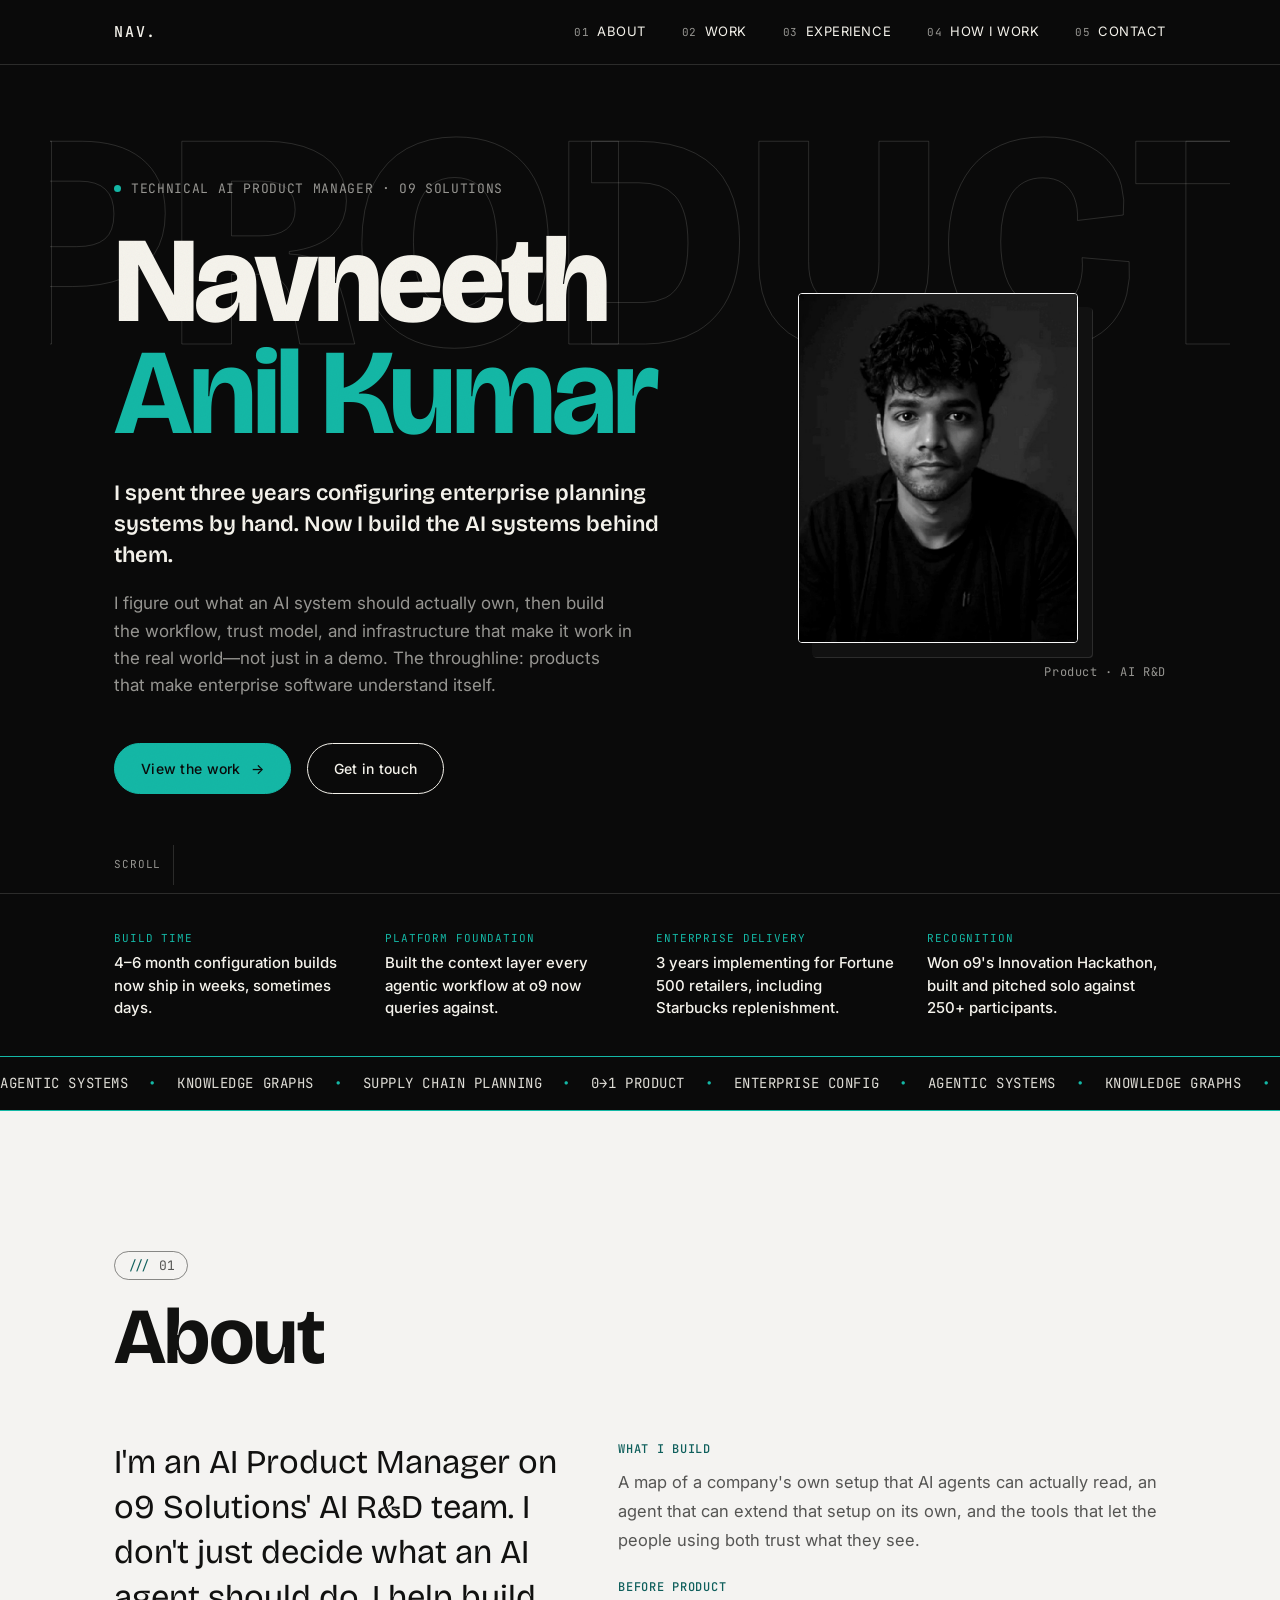
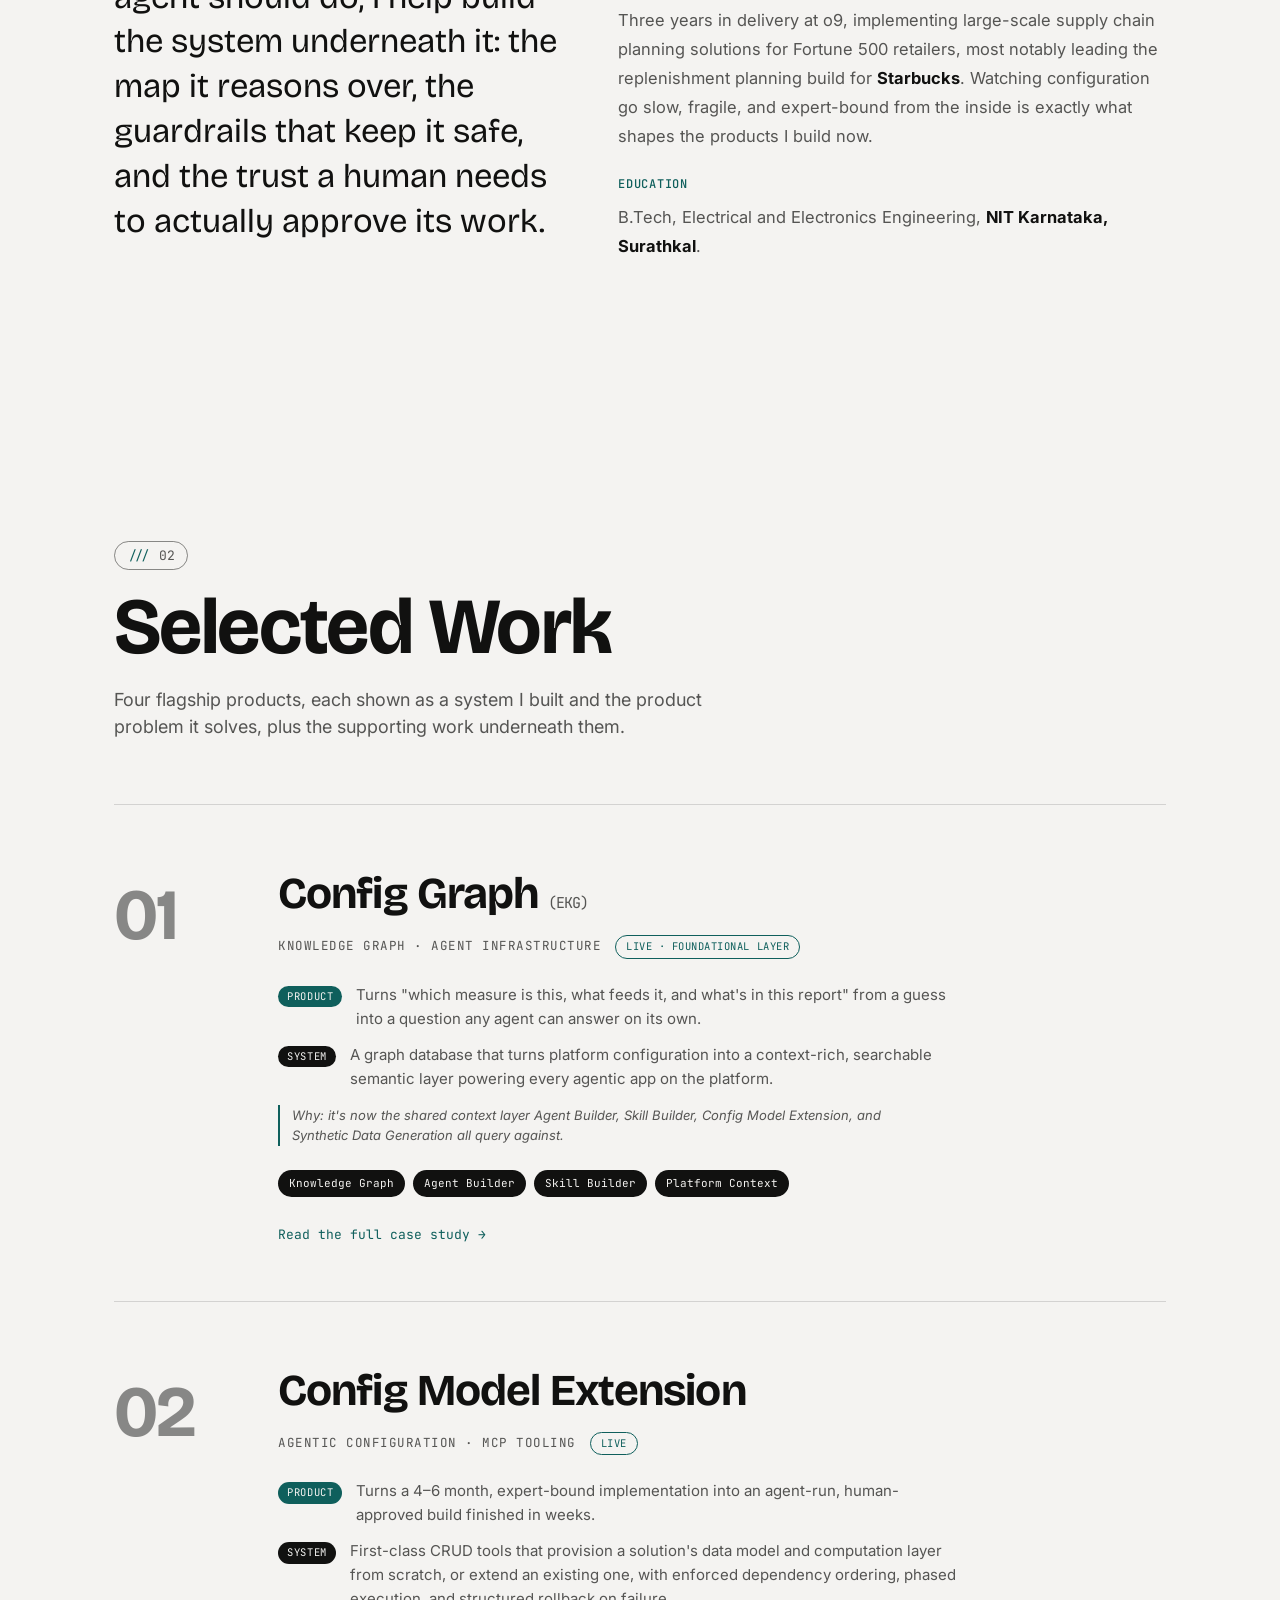
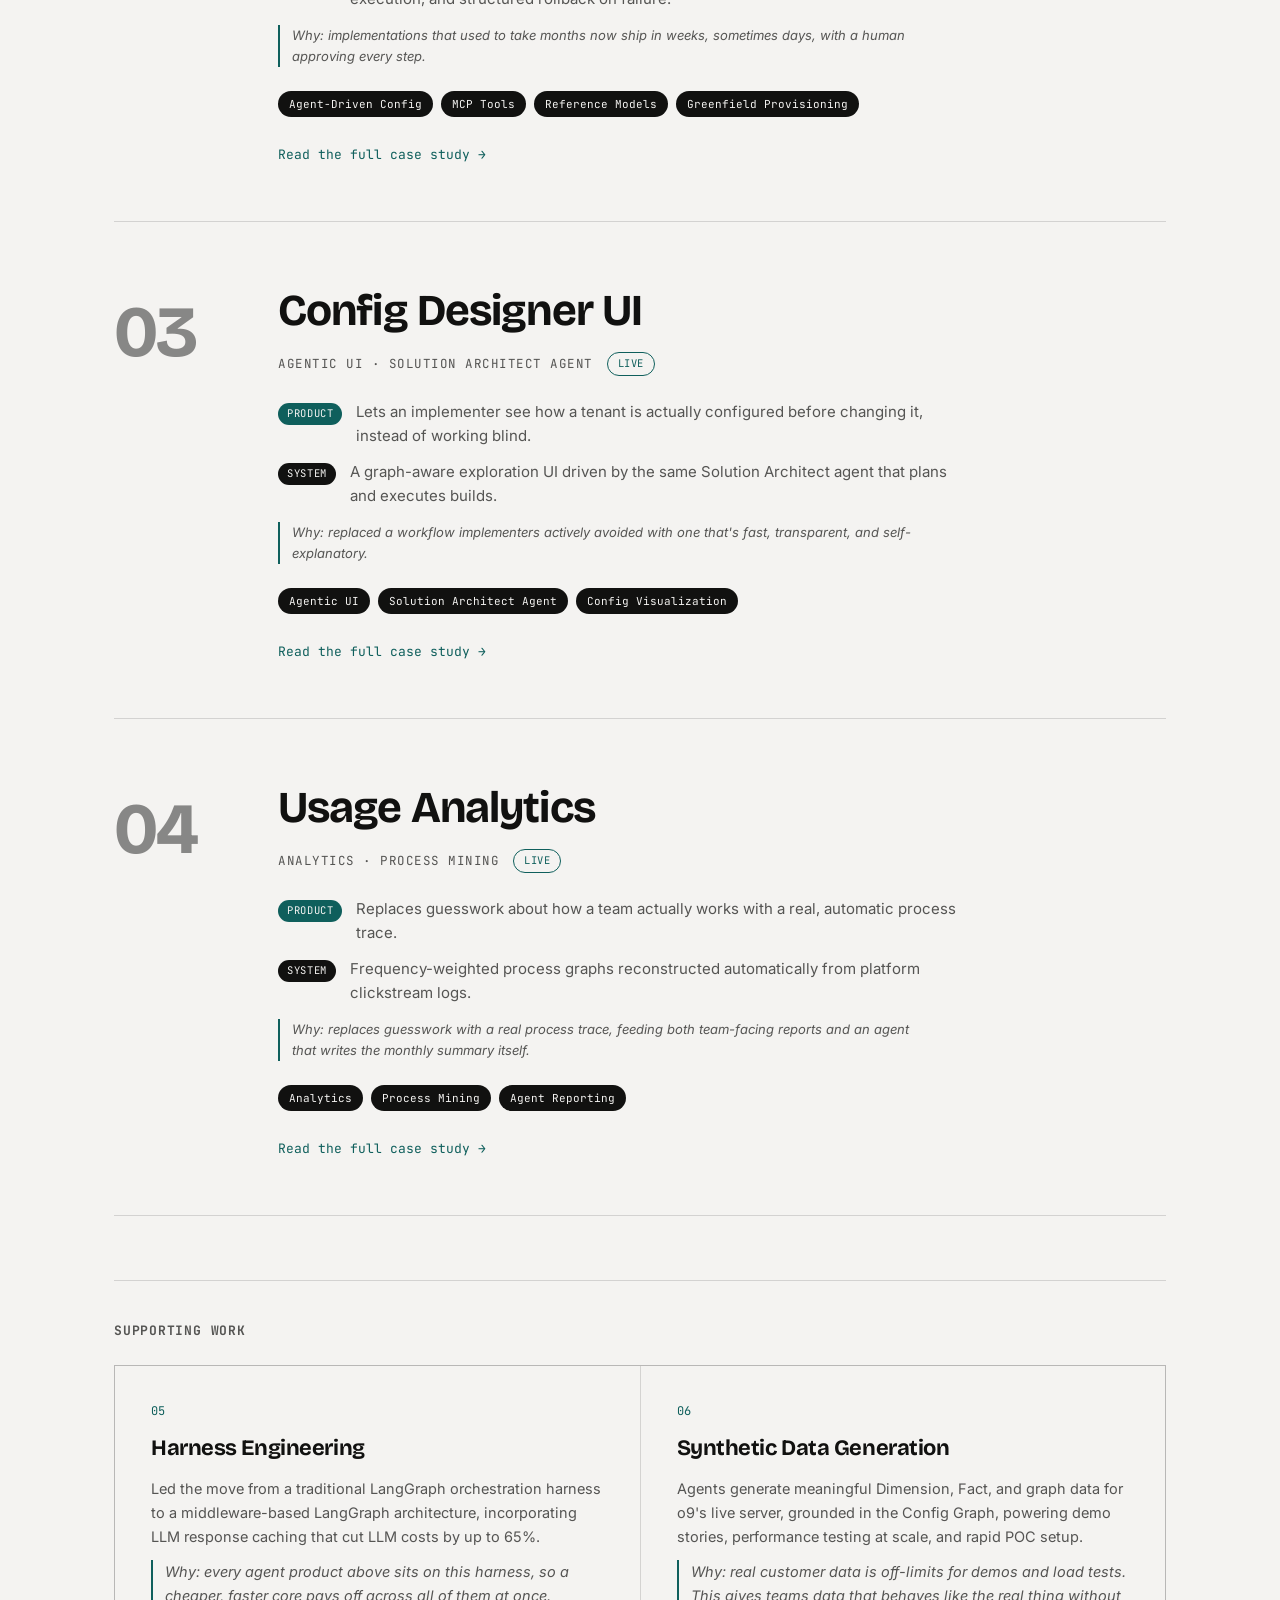
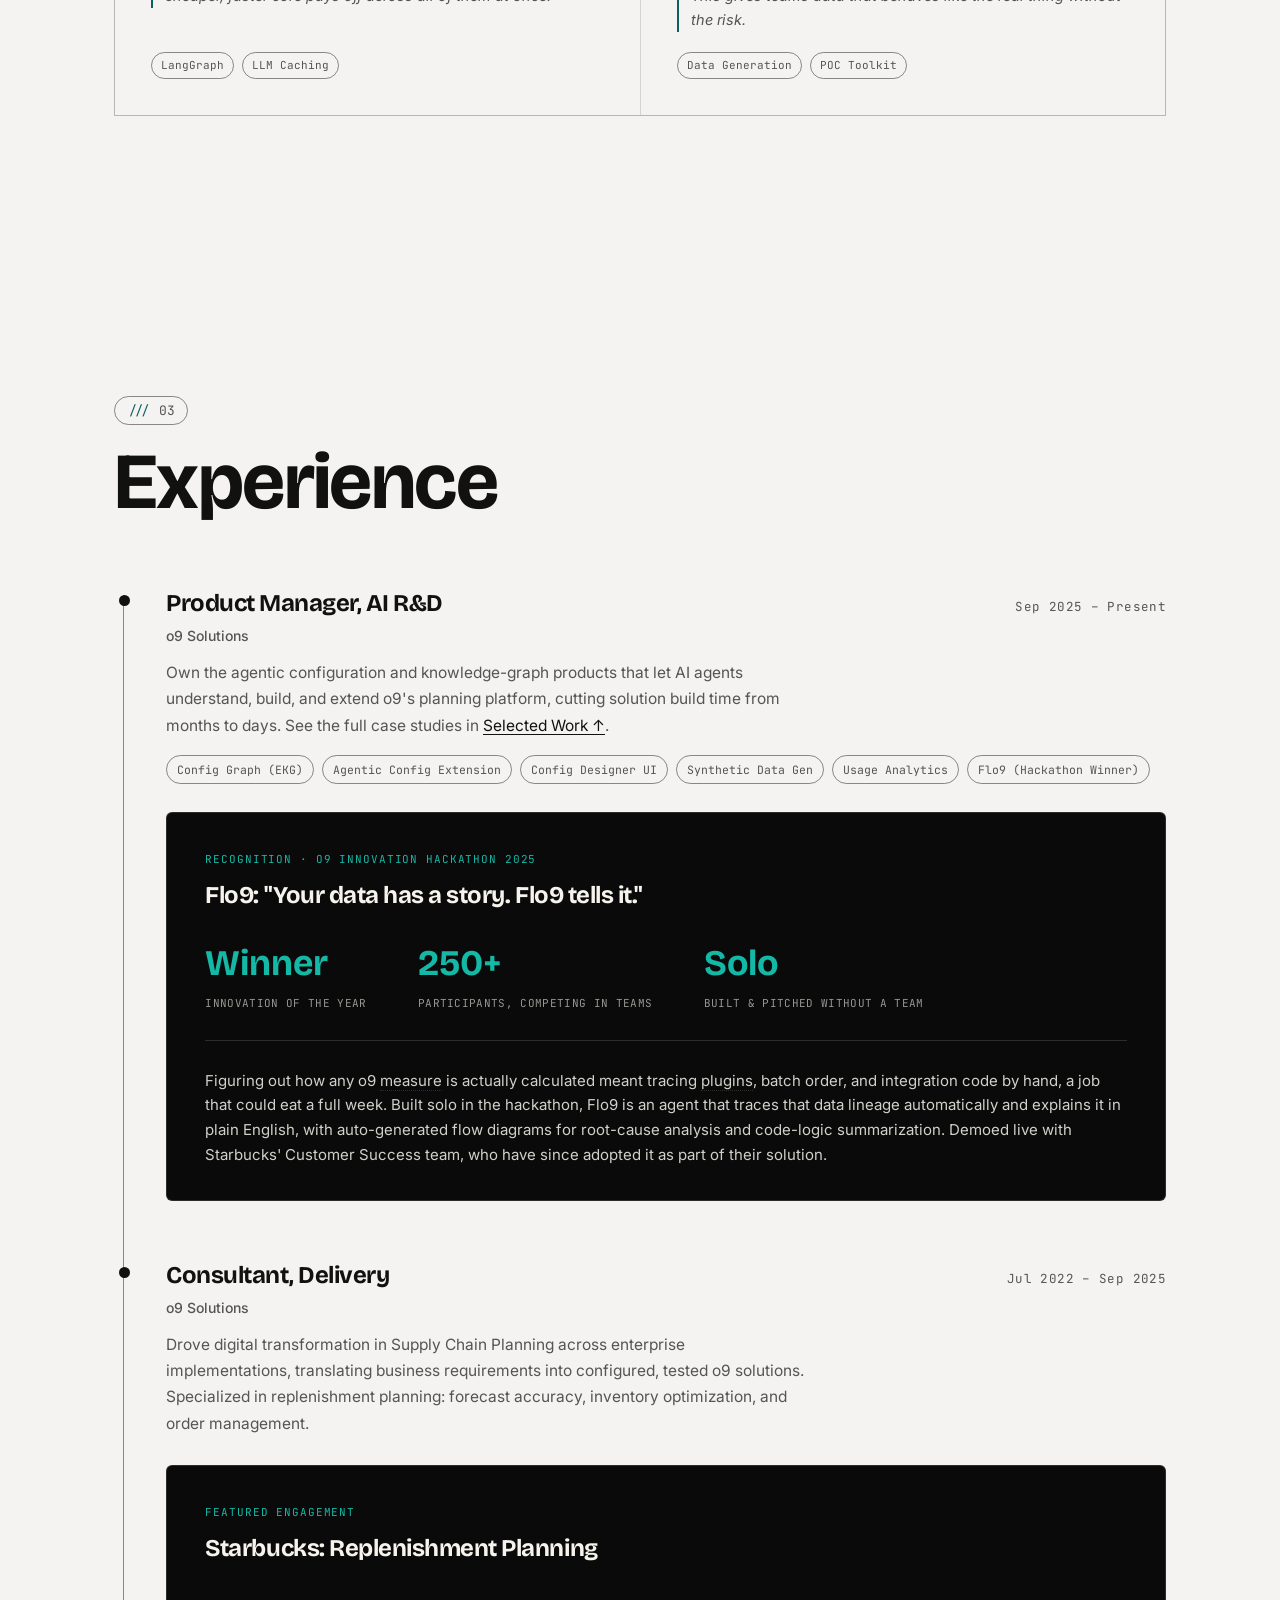
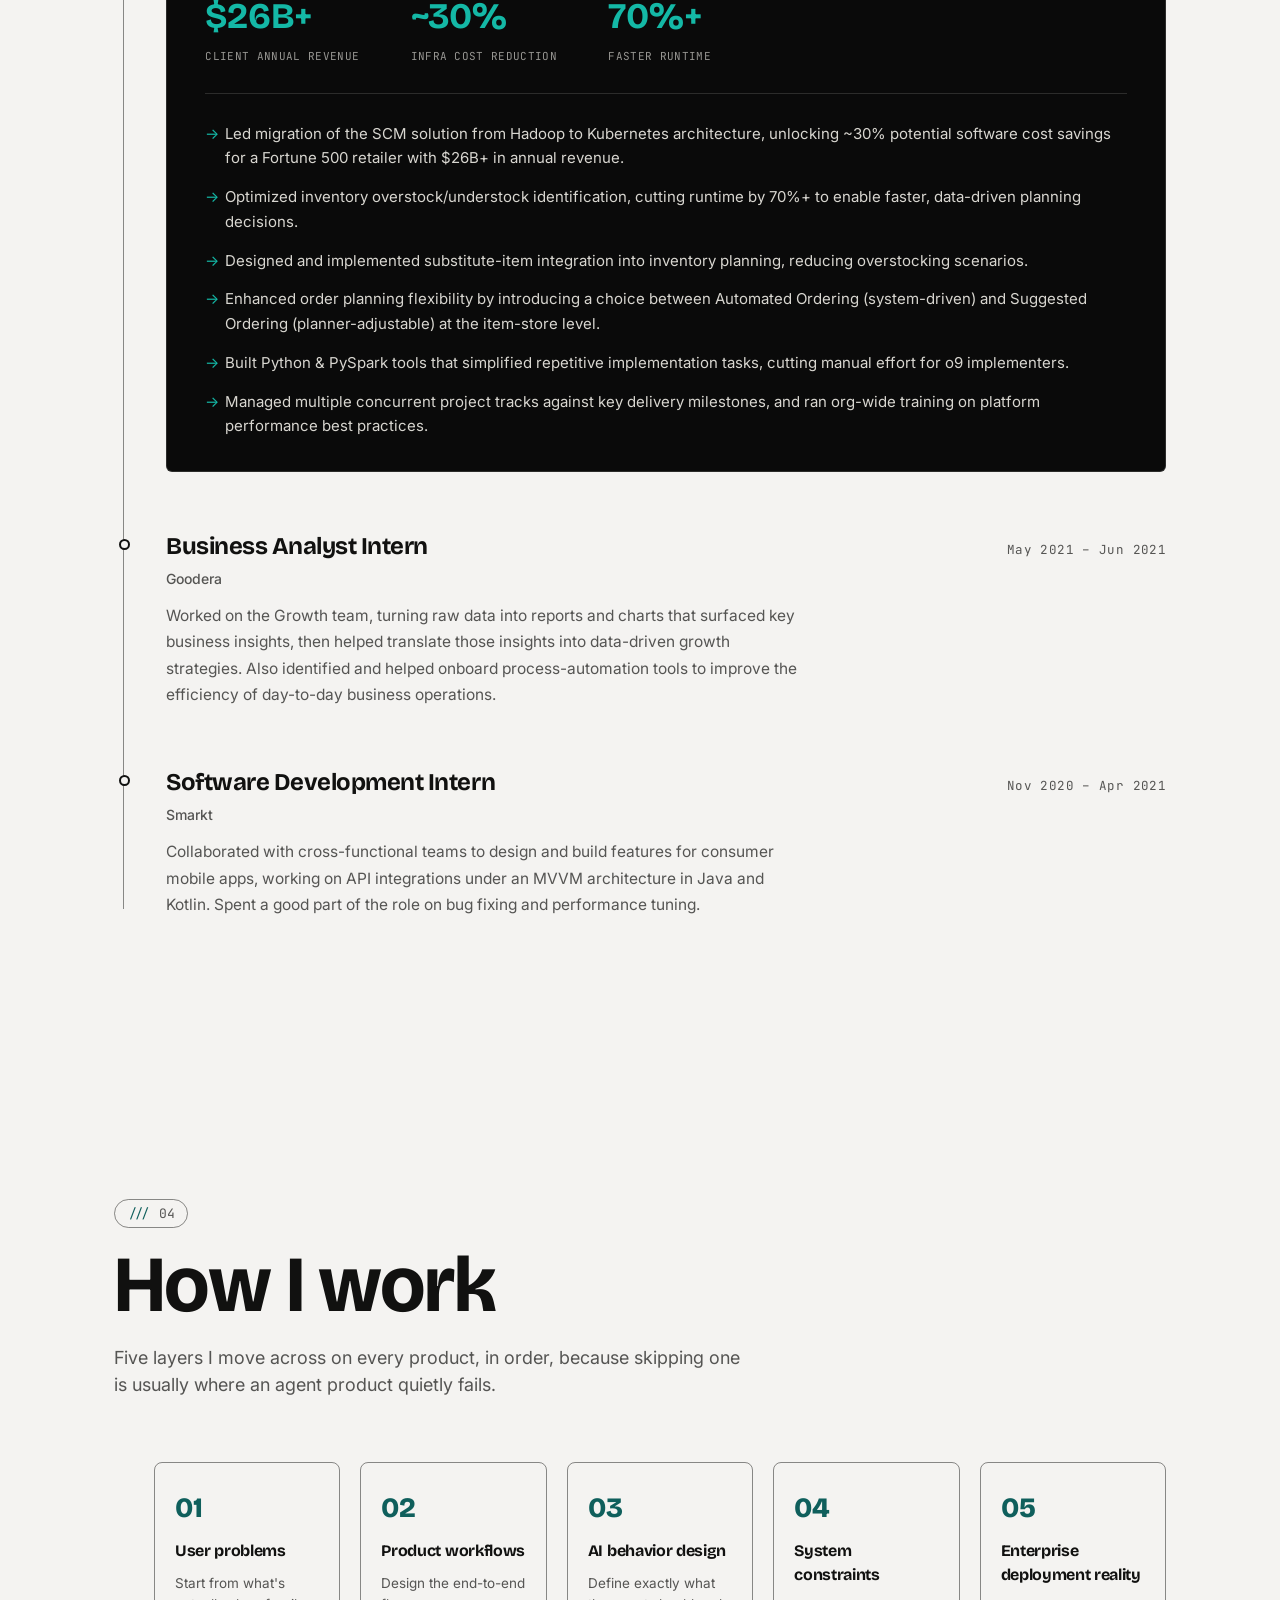
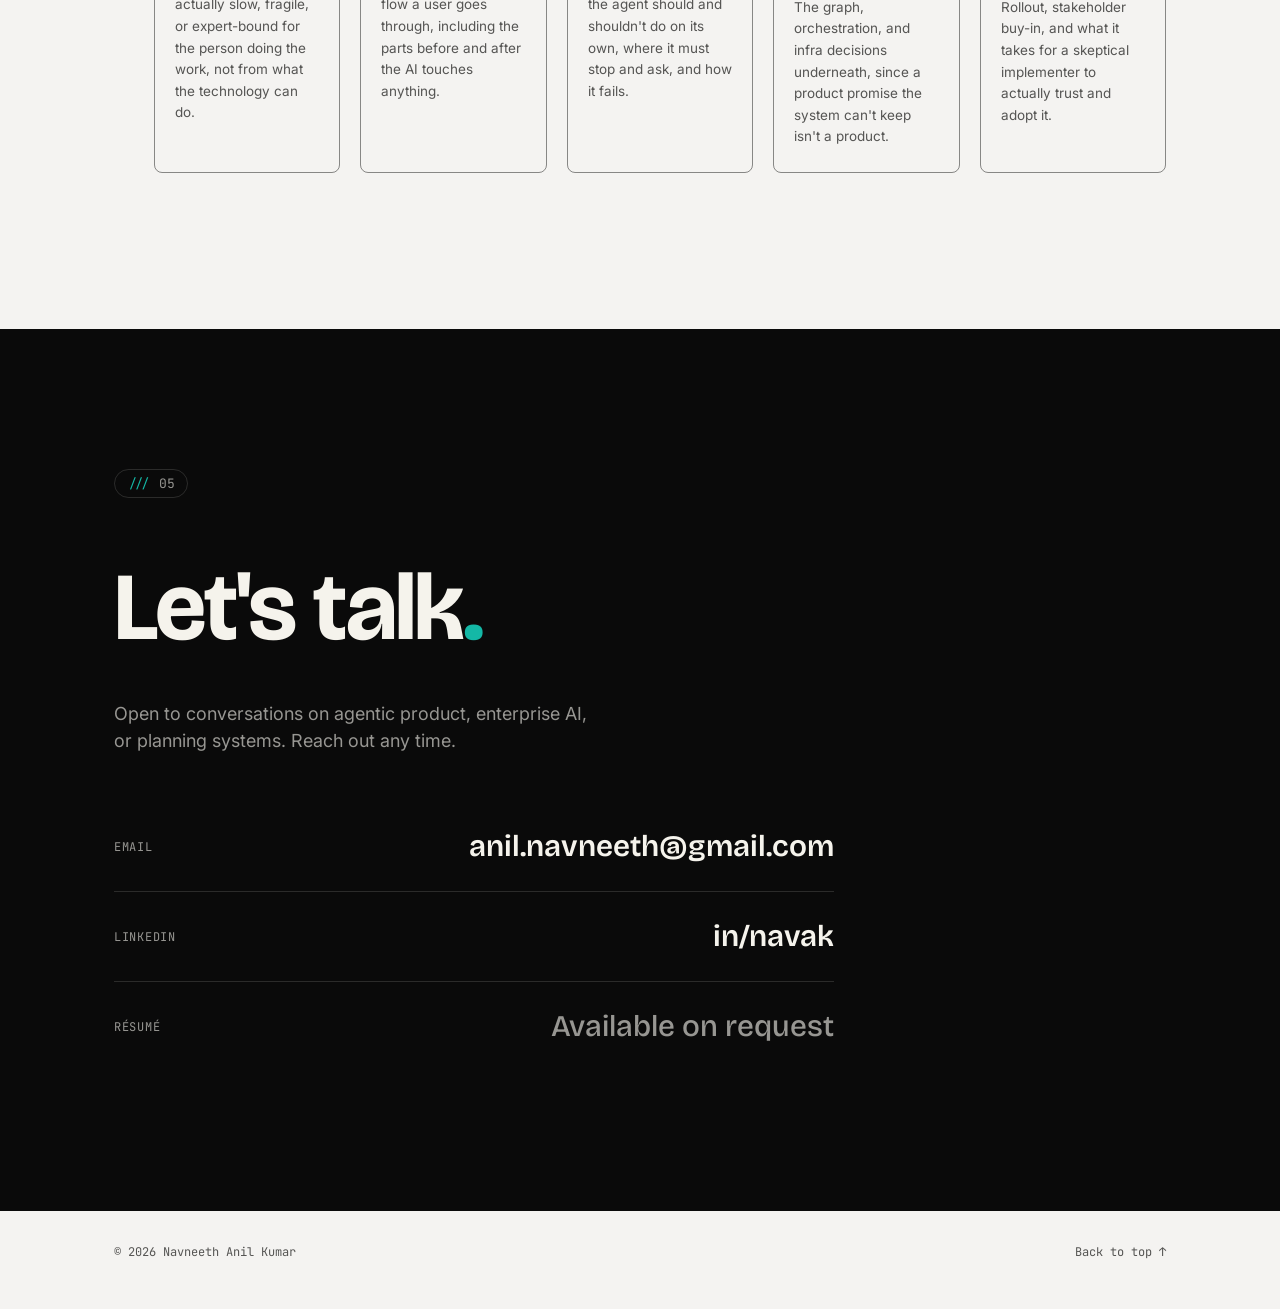
==== commit 452f41b4: "Calm the dark-mode accent and make the contact band full-bleed Seen at 1440px rather than in a narro" ====
--- a/index.html
+++ b/index.html
@@ -482,6 +482,7 @@
   </section>
 
   <!-- CONTACT -->
+  <div class="contact-wrap">
   <section id="contact" class="section contact">
     <div class="contact-inner">
       <span class="section-num reveal">05</span>
@@ -506,6 +507,7 @@
       </div>
     </div>
   </section>
+  </div>
 
 </main>
 
--- a/styles.css
+++ b/styles.css
@@ -1,11 +1,11 @@
 /* ============ Tokens ============ */
 :root{
   --ink: #111110;
-  --paper: #f3f1ea;
-  --paper-2: #eae7dc;
+  --paper: #f4f3f1;
+  --paper-2: #e9e8e4;
   --line: rgba(17,17,16,0.14);
-  --line-strong: rgba(17,17,16,0.35);
-  --muted: rgba(17,17,16,0.62);
+  --line-strong: rgba(17,17,16,0.48);
+  --muted: rgba(17,17,16,0.70);
 
   --void: #0a0a0a;
   --void-2: #161615;
@@ -13,8 +13,8 @@
   --void-muted: rgba(245,243,236,0.6);
   --void-line: rgba(245,243,236,0.14);
 
-  --accent: #cbff4d;
-  --accent-dark: #6b7a1f;
+  --accent: #14b8a6;
+  --accent-dark: #0f5f5c;
 
   --display: "Bricolage Grotesque", "Helvetica Neue", Arial, sans-serif;
   --serif: var(--display);
@@ -46,6 +46,10 @@
 p{ margin:0; }
 em{ font-style:italic; }
 
+/* Selection uses the accent so no browser default blue lands on the page */
+::selection{ background:var(--accent); color:var(--void); }
+::-moz-selection{ background:var(--accent); color:var(--void); }
+
 /* ============ Texture ============ */
 .grain{
   position:fixed; inset:0; z-index:999; pointer-events:none;
@@ -55,13 +59,16 @@
 
 .cursor-dot{
   position:fixed; top:0; left:0; width:10px; height:10px; border-radius:50%;
-  background:var(--ink); pointer-events:none; z-index:1000;
+  /* difference blending inverts against the backdrop, so the cursor stays
+     visible over the dark nav, hero and contact sections as well as paper */
+  background:#fff; mix-blend-mode:difference;
+  pointer-events:none; z-index:1000;
   transform:translate(-50%,-50%);
   transition:width .18s ease, height .18s ease, background .18s ease, opacity .18s ease;
   opacity:0;
 }
 .cursor-dot.active{ opacity:1; }
-.cursor-dot.hover{ width:44px; height:44px; background:transparent; border:1.5px solid var(--ink); }
+.cursor-dot.hover{ width:44px; height:44px; background:transparent; border:1.5px solid #fff; }
 
 .scroll-progress{
   position:fixed; top:0; left:0; height:3px; background:var(--ink); z-index:998; width:0%;
@@ -73,8 +80,10 @@
 /* ============ Nav ============ */
 .nav-wrap{
   position:sticky; top:0; z-index:100;
-  background:rgba(10,10,10,0.72);
-  backdrop-filter:blur(14px);
+  /* Opaque: the nav sits above .hero-wrap in the DOM, so a translucent
+     background sampled the cream body behind it and rendered grey. The
+     blur also recomposited on every hover repaint, which read as flicker. */
+  background:var(--void);
   border-bottom:1px solid var(--void-line);
 }
 .nav{
@@ -147,7 +156,7 @@
 .hero-name.in .line{ opacity:1; transform:translateY(0); }
 .hero-name .line.outline{ transition-delay:.14s; }
 .hero-name .outline{
-  color:transparent; -webkit-text-stroke:1.5px var(--accent);
+  color:var(--accent);
   font-style:normal; font-weight:700;
 }
 .hero-position{
@@ -181,7 +190,7 @@
   width:min(280px, 100%); aspect-ratio:4/5; overflow:hidden;
   border:1px solid var(--void-text); border-radius:4px;
   filter:grayscale(1) contrast(1.05);
-  box-shadow:14px 14px 0 var(--accent);
+  box-shadow:14px 14px 0 var(--void-2), 15px 15px 0 var(--void-line);
 }
 .hero-photo-frame img{ width:100%; height:100%; object-fit:cover; }
 .hero-photo-tag{
@@ -340,7 +349,7 @@
   padding:3px 9px; border-radius:999px; margin-top:2px;
 }
 .layer-label.layer-system{ background:var(--ink); color:var(--paper); }
-.layer-label.layer-product{ background:var(--accent); color:var(--void); }
+.layer-label.layer-product{ background:var(--accent-dark); color:var(--paper); }
 .layer-row p{ font-size:15px; line-height:1.6; color:var(--muted); }
 .supporting-heading{
   font-family:var(--mono); font-size:13px; text-transform:uppercase; letter-spacing:0.06em;
@@ -402,6 +411,9 @@
 .edu-meta .mono{ font-family:var(--mono); font-size:12px; letter-spacing:0.06em; color:var(--muted); text-transform:uppercase; }
 
 /* ============ Contact ============ */
+/* Full-bleed like .hero-wrap: .contact is a .section, so its own background
+   stopped at --maxw and left paper down both edges. */
+.contact-wrap{ background:var(--void); }
 .contact{ background:var(--void); color:var(--void-text); border-radius:0; }
 .contact-inner{ max-width:720px; }
 .contact .section-num{ border-color:var(--void-line); color:var(--void-muted); }
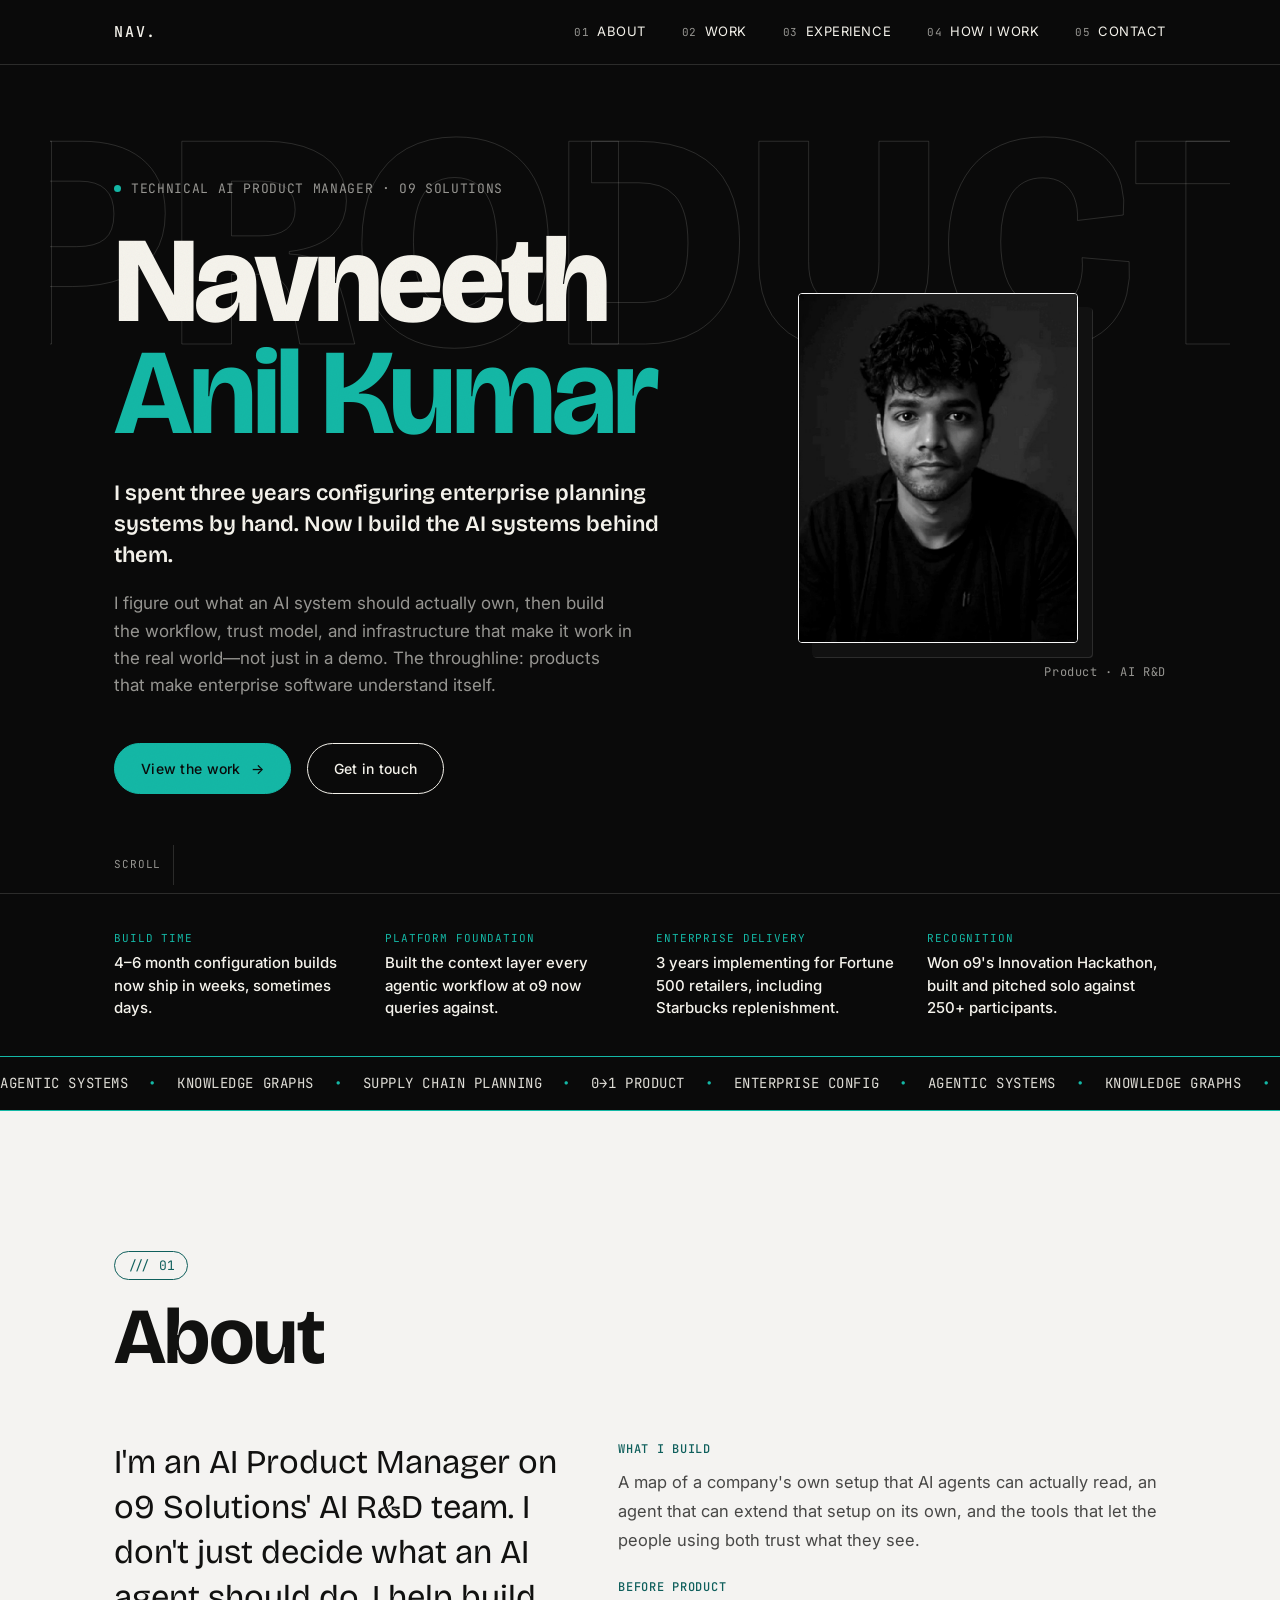
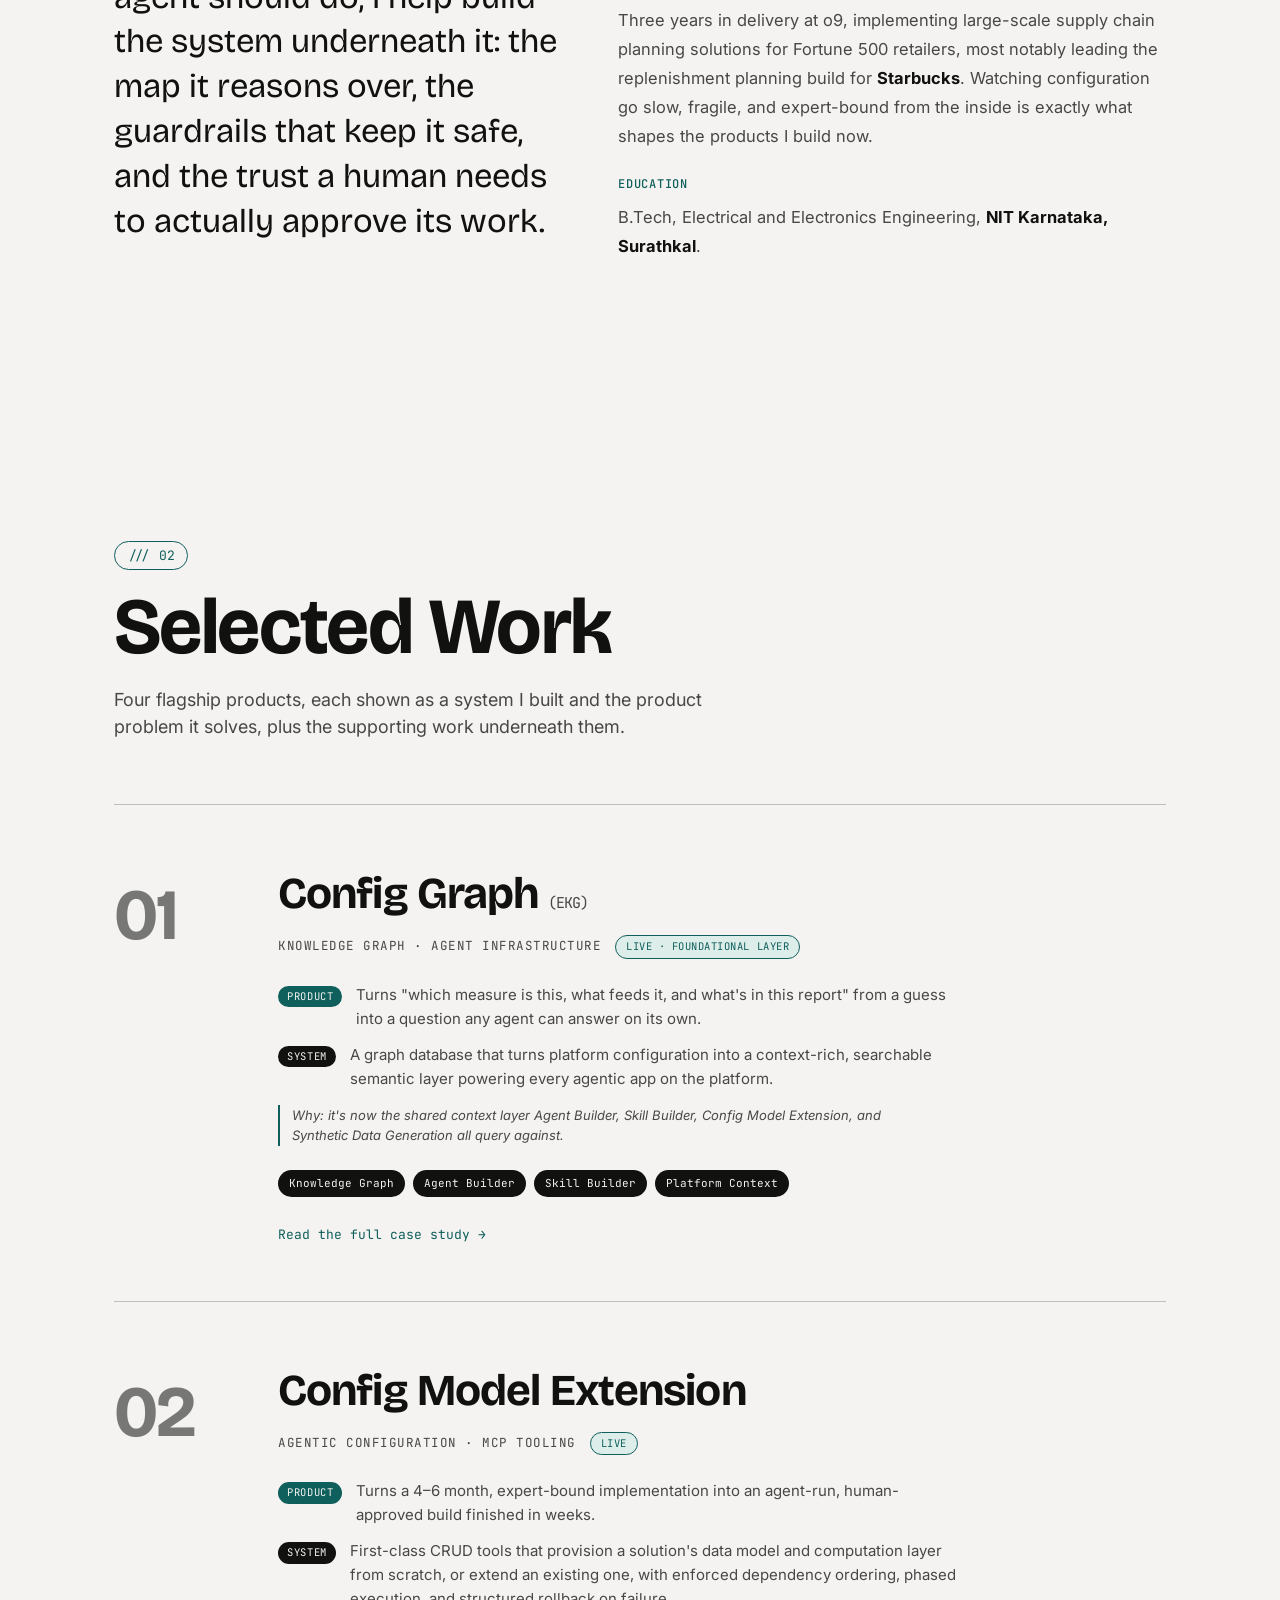
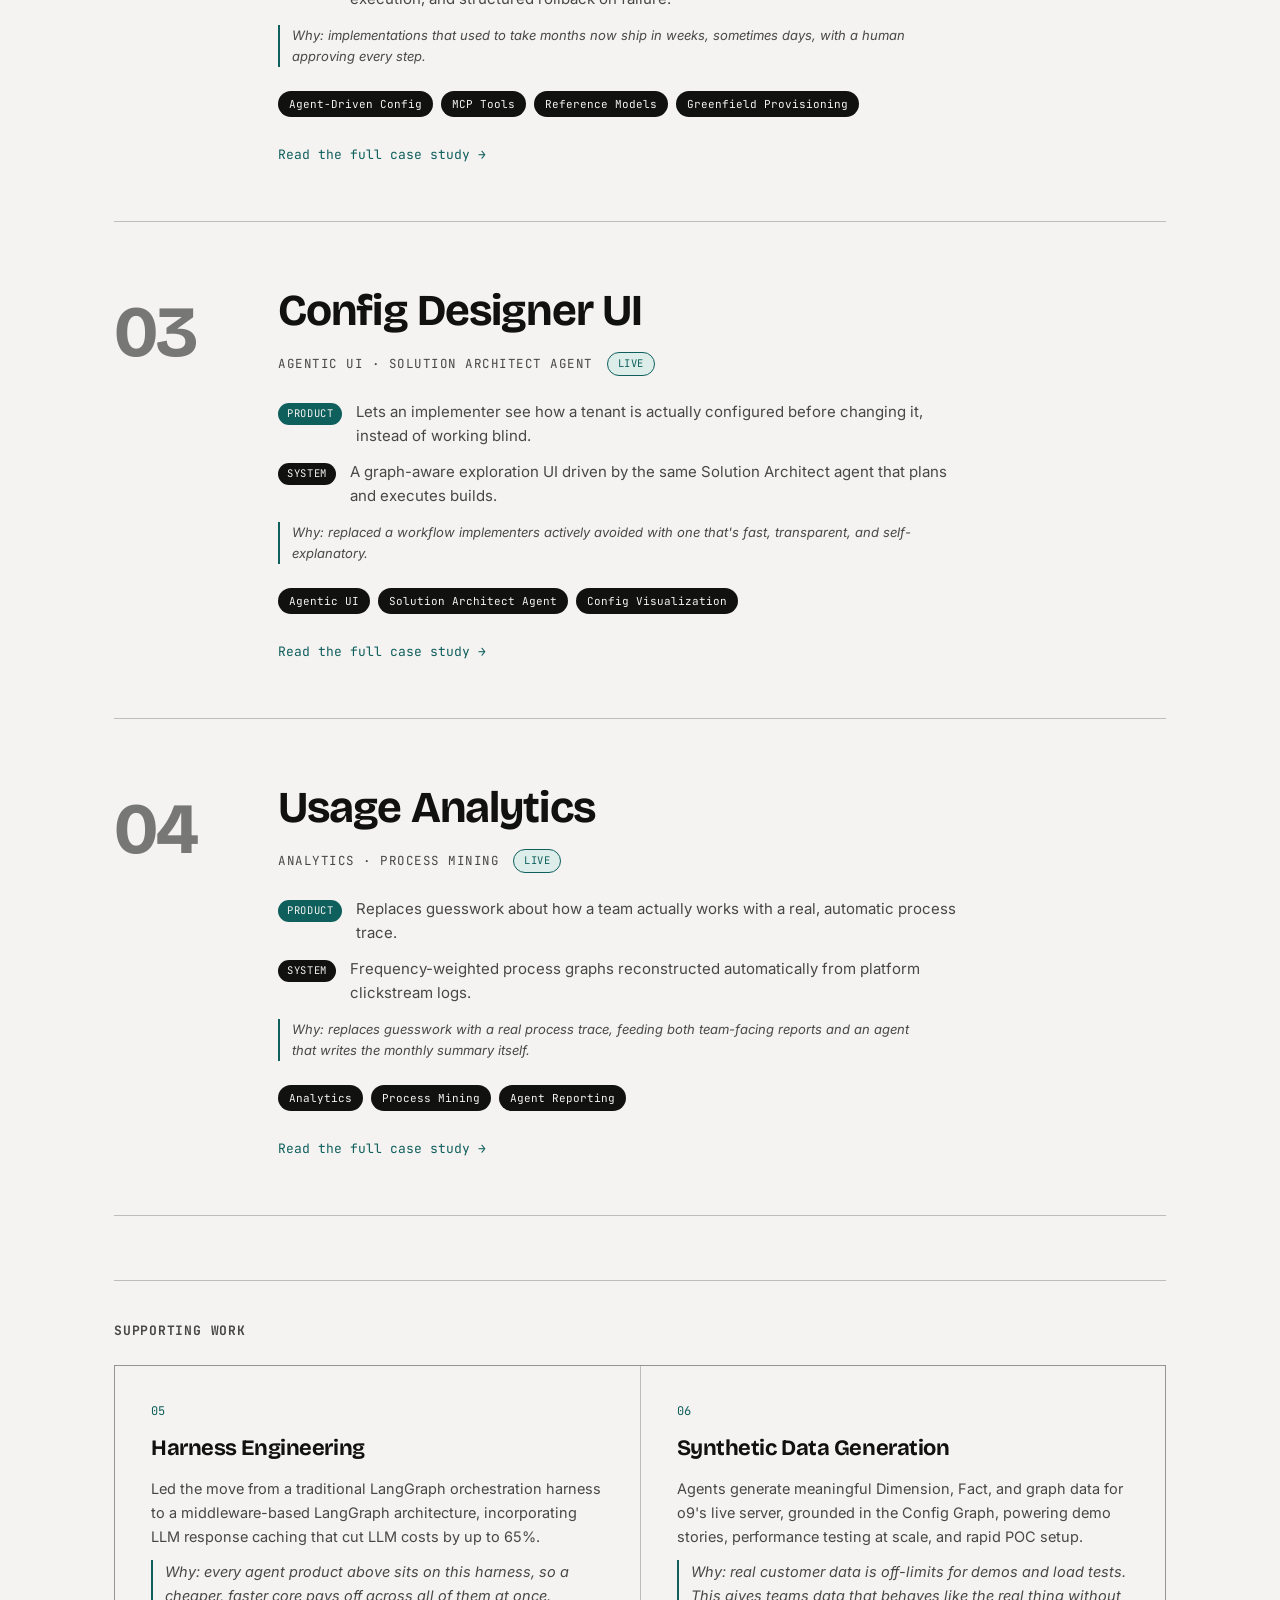
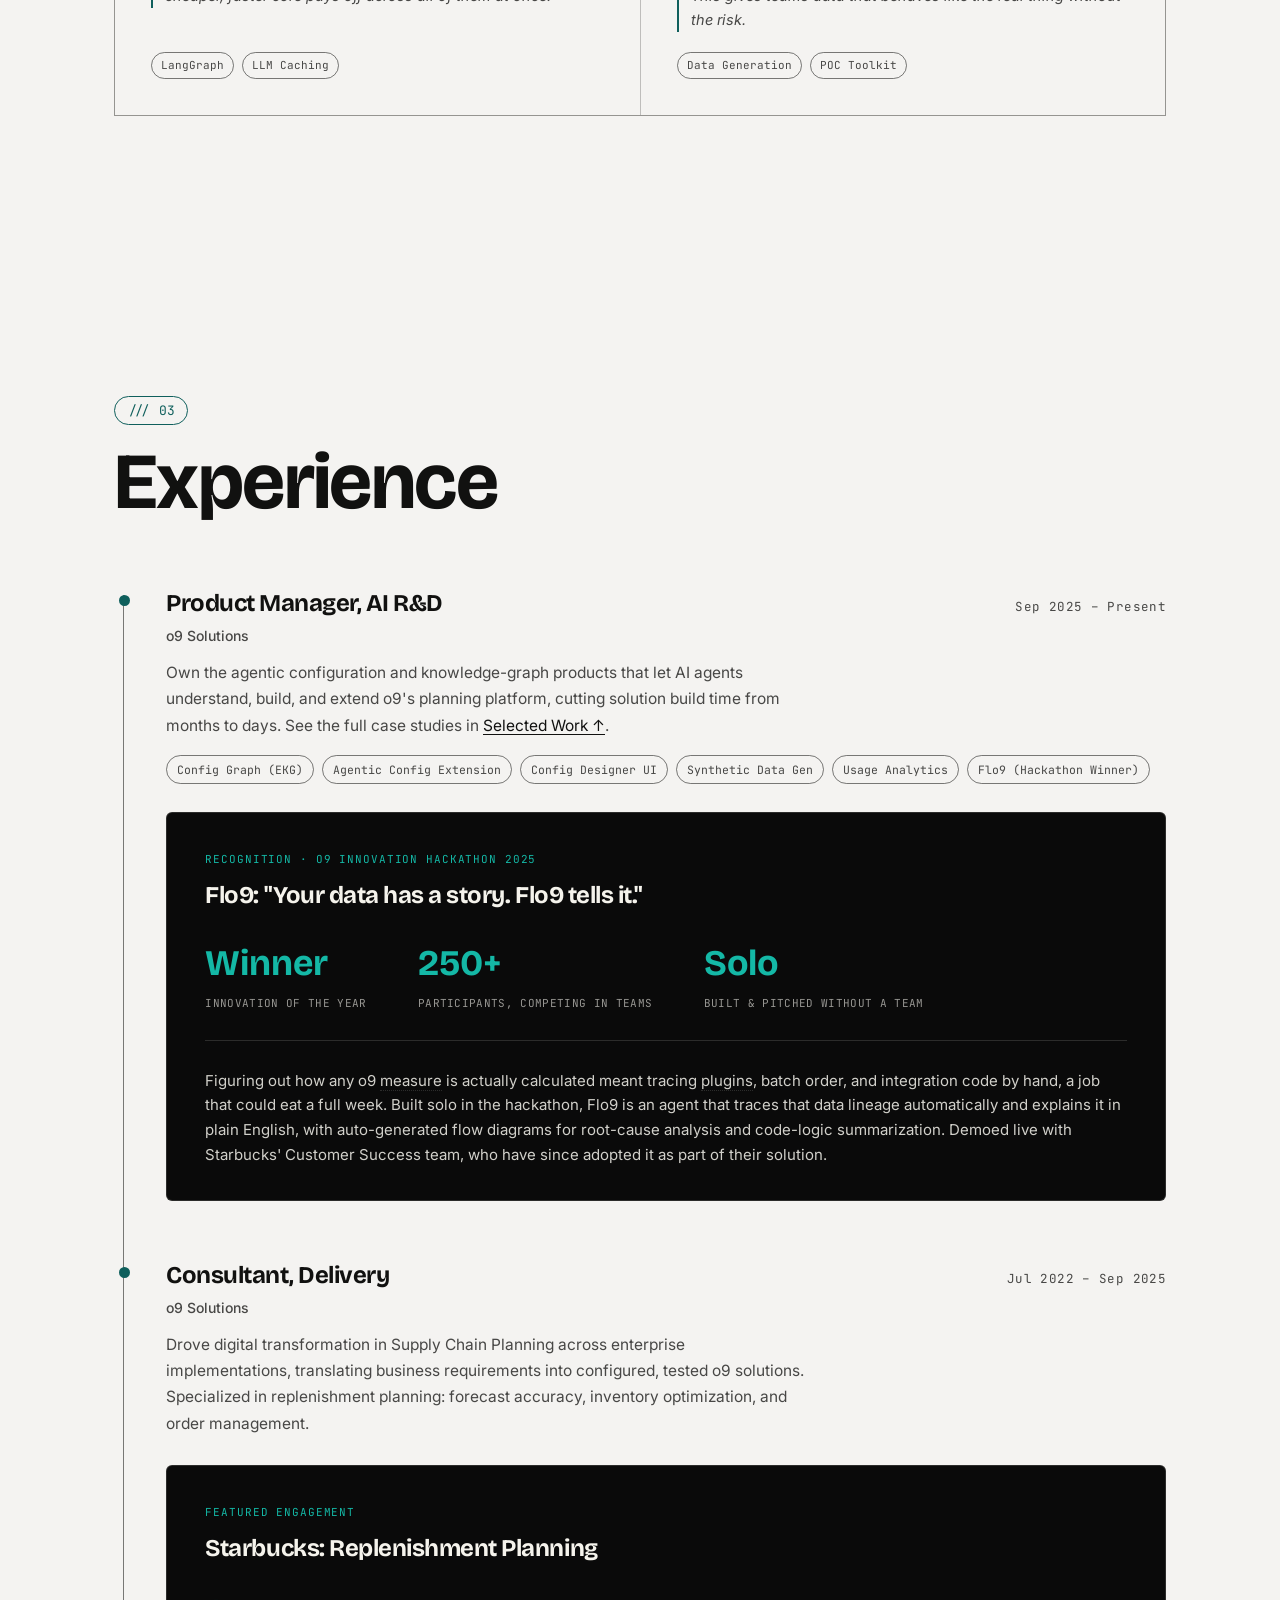
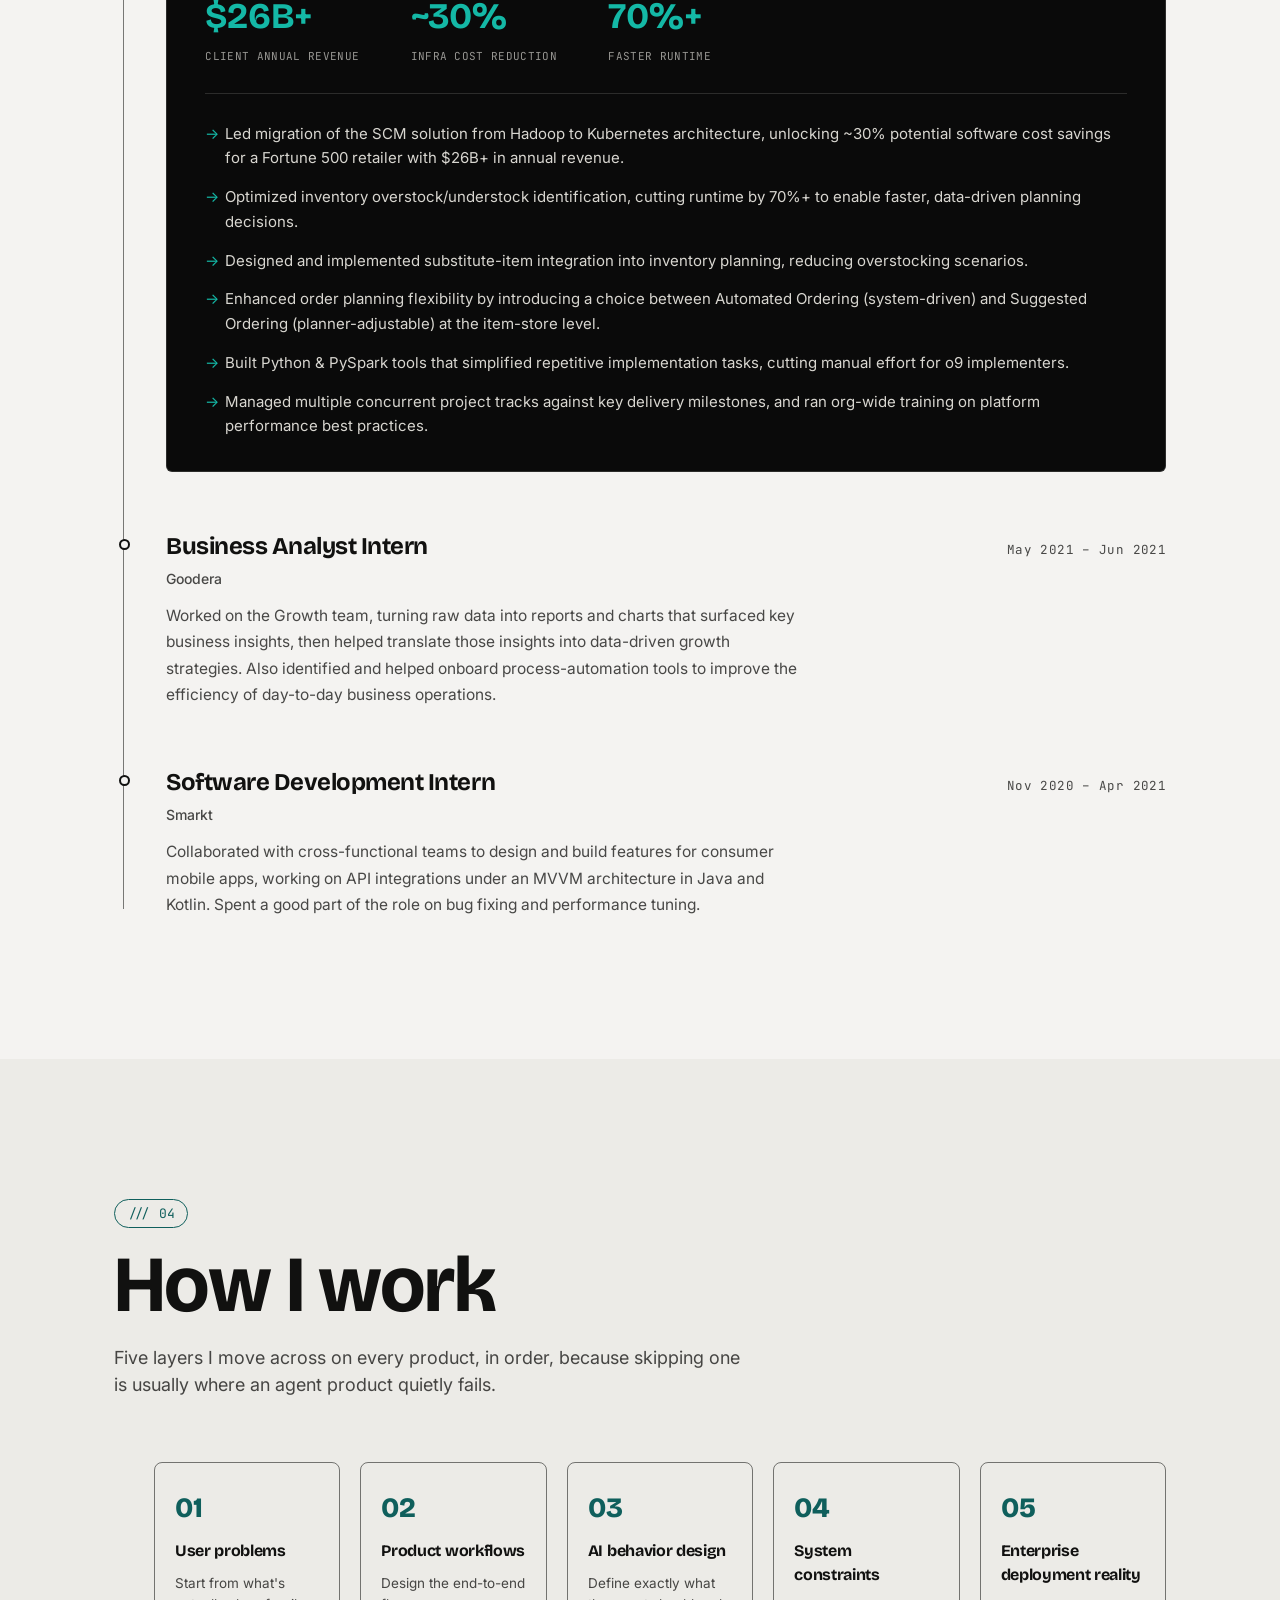
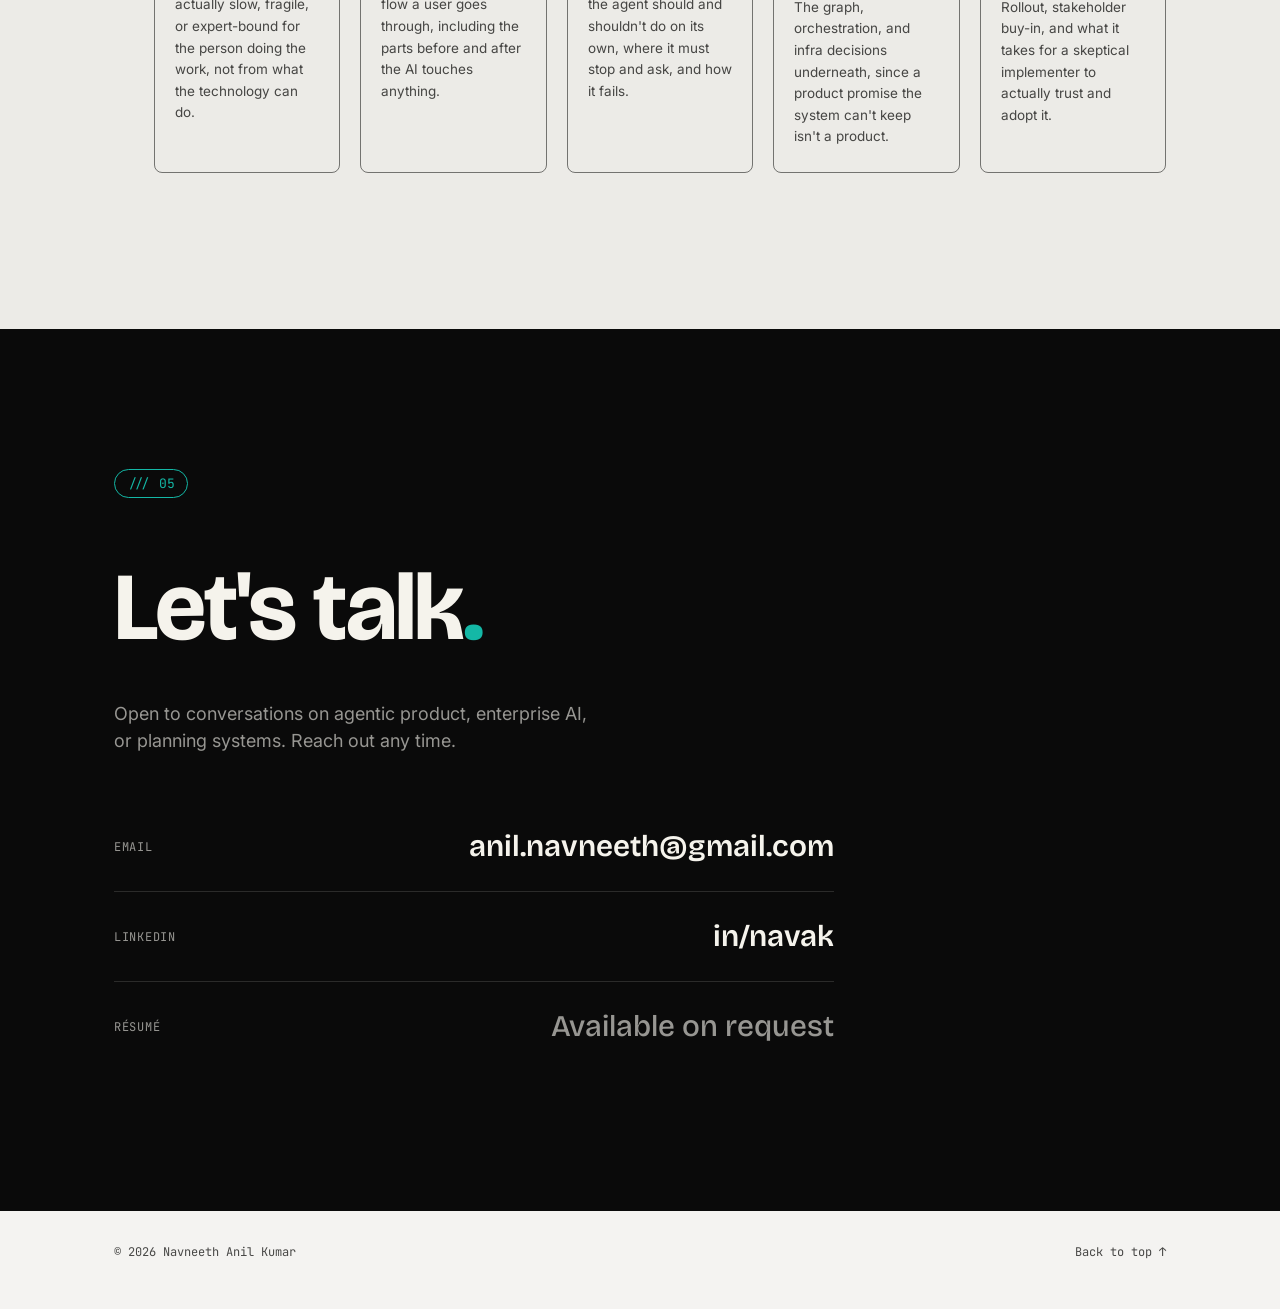
==== commit c553af22: "Raise secondary contrast, add an alt band, use teal for hierarchy Secondary text and rules were the " ====
--- a/index.html
+++ b/index.html
@@ -443,6 +443,7 @@
   </section>
 
   <!-- HOW I WORK -->
+  <div class="band-alt">
   <section id="how-i-work" class="section how-i-work">
     <div class="section-head reveal">
       <span class="section-num">04</span>
@@ -480,6 +481,7 @@
       </li>
     </ol>
   </section>
+  </div>
 
   <!-- CONTACT -->
   <div class="contact-wrap">
--- a/styles.css
+++ b/styles.css
@@ -3,9 +3,10 @@
   --ink: #111110;
   --paper: #f4f3f1;
   --paper-2: #e9e8e4;
-  --line: rgba(17,17,16,0.14);
-  --line-strong: rgba(17,17,16,0.48);
-  --muted: rgba(17,17,16,0.70);
+  --paper-alt: #ecebe7;
+  --line: rgba(17,17,16,0.24);
+  --line-strong: rgba(17,17,16,0.55);
+  --muted: rgba(17,17,16,0.76);
 
   --void: #0a0a0a;
   --void-2: #161615;
@@ -237,11 +238,13 @@
 @keyframes marquee{ from{ transform:translateX(0); } to{ transform:translateX(-50%); } }
 
 /* ============ Sections (generic) ============ */
+/* Alt surface for one mid-page band; full-bleed like .hero-wrap and .contact-wrap. */
+.band-alt{ background:var(--paper-alt); }
 .section{ max-width:var(--maxw); margin:0 auto; padding:140px var(--pad); }
 .section-head{ margin-bottom:64px; }
 .section-num{
-  display:inline-block; font-family:var(--mono); font-size:13px; color:var(--muted);
-  border:1px solid var(--line-strong); border-radius:999px; padding:4px 12px; margin-bottom:18px;
+  display:inline-block; font-family:var(--mono); font-size:13px; color:var(--accent-dark);
+  border:1px solid var(--accent-dark); border-radius:999px; padding:4px 12px; margin-bottom:18px;
 }
 .section-num::before{ content:"/// "; color:var(--accent-dark); }
 .section-head h2{ font-size:clamp(42px,6.2vw,84px); line-height:0.98; }
@@ -277,13 +280,14 @@
 .tl-item:last-child{ margin-bottom:0; }
 .tl-marker{ position:absolute; left:0; top:6px; width:20px; height:20px; display:flex; align-items:center; justify-content:center; }
 .tl-dot{ width:11px; height:11px; border-radius:50%; background:var(--paper); border:2px solid var(--ink); }
-.tl-featured .tl-dot{ background:var(--ink); }
+.tl-featured .tl-dot{ background:var(--accent-dark); border-color:var(--accent-dark); }
 .tl-top{ display:flex; align-items:baseline; justify-content:space-between; flex-wrap:wrap; gap:8px; }
 .tl-top h3{ font-size:24px; }
 .tl-date{ font-family:var(--mono); font-size:12.5px; color:var(--muted); letter-spacing:0.03em; }
 .tl-org{ font-size:14px; color:var(--muted); margin-top:4px; font-weight:500; }
 .tl-desc{ margin-top:14px; color:var(--muted); font-size:15.5px; line-height:1.7; max-width:640px; }
-.tl-desc a{ text-decoration:underline; text-underline-offset:3px; color:var(--ink); }
+.tl-desc a{ text-decoration:underline; text-underline-offset:3px; color:var(--ink); transition:color .2s ease; }
+.tl-desc a:hover{ color:var(--accent-dark); }
 .tl-tags{ display:flex; flex-wrap:wrap; gap:8px; margin-top:16px; }
 .tl-tags li{
   font-family:var(--mono); font-size:11.5px; padding:5px 10px; border:1px solid var(--line-strong);
@@ -335,7 +339,7 @@
   font-family:var(--mono); font-size:10.5px; text-transform:uppercase; letter-spacing:0.05em;
   padding:3px 10px; border-radius:999px; border:1px solid currentColor;
 }
-.status-pill.status-live{ color:var(--accent-dark); }
+.status-pill.status-live{ color:var(--accent-dark); background:rgba(20,184,166,0.10); }
 .status-pill.status-build{ color:var(--muted); }
 .status-pill.status-prototype{ color:var(--muted); }
 .status-pill.status-internal{ color:var(--accent-dark); }
@@ -389,6 +393,7 @@
   display:flex; flex-direction:column; gap:12px;
 }
 .project-card:hover{ background:var(--paper-2); }
+.project-card:hover h4{ color:var(--accent-dark); }
 .card-index{ font-family:var(--mono); font-size:12px; color:var(--accent-dark); }
 .project-card h4{ font-size:22px; }
 .card-why{ font-size:13px; line-height:1.6; color:var(--muted); font-style:italic; border-left:2px solid var(--accent-dark); padding-left:12px; }
@@ -416,7 +421,7 @@
 .contact-wrap{ background:var(--void); }
 .contact{ background:var(--void); color:var(--void-text); border-radius:0; }
 .contact-inner{ max-width:720px; }
-.contact .section-num{ border-color:var(--void-line); color:var(--void-muted); }
+.contact .section-num{ border-color:var(--accent); color:var(--accent); }
 .contact .section-num::before{ color:var(--accent); }
 .contact h2{ color:var(--void-text); font-size:clamp(48px,7.5vw,96px); margin-top:20px; }
 .dot-accent{ color:var(--accent); }
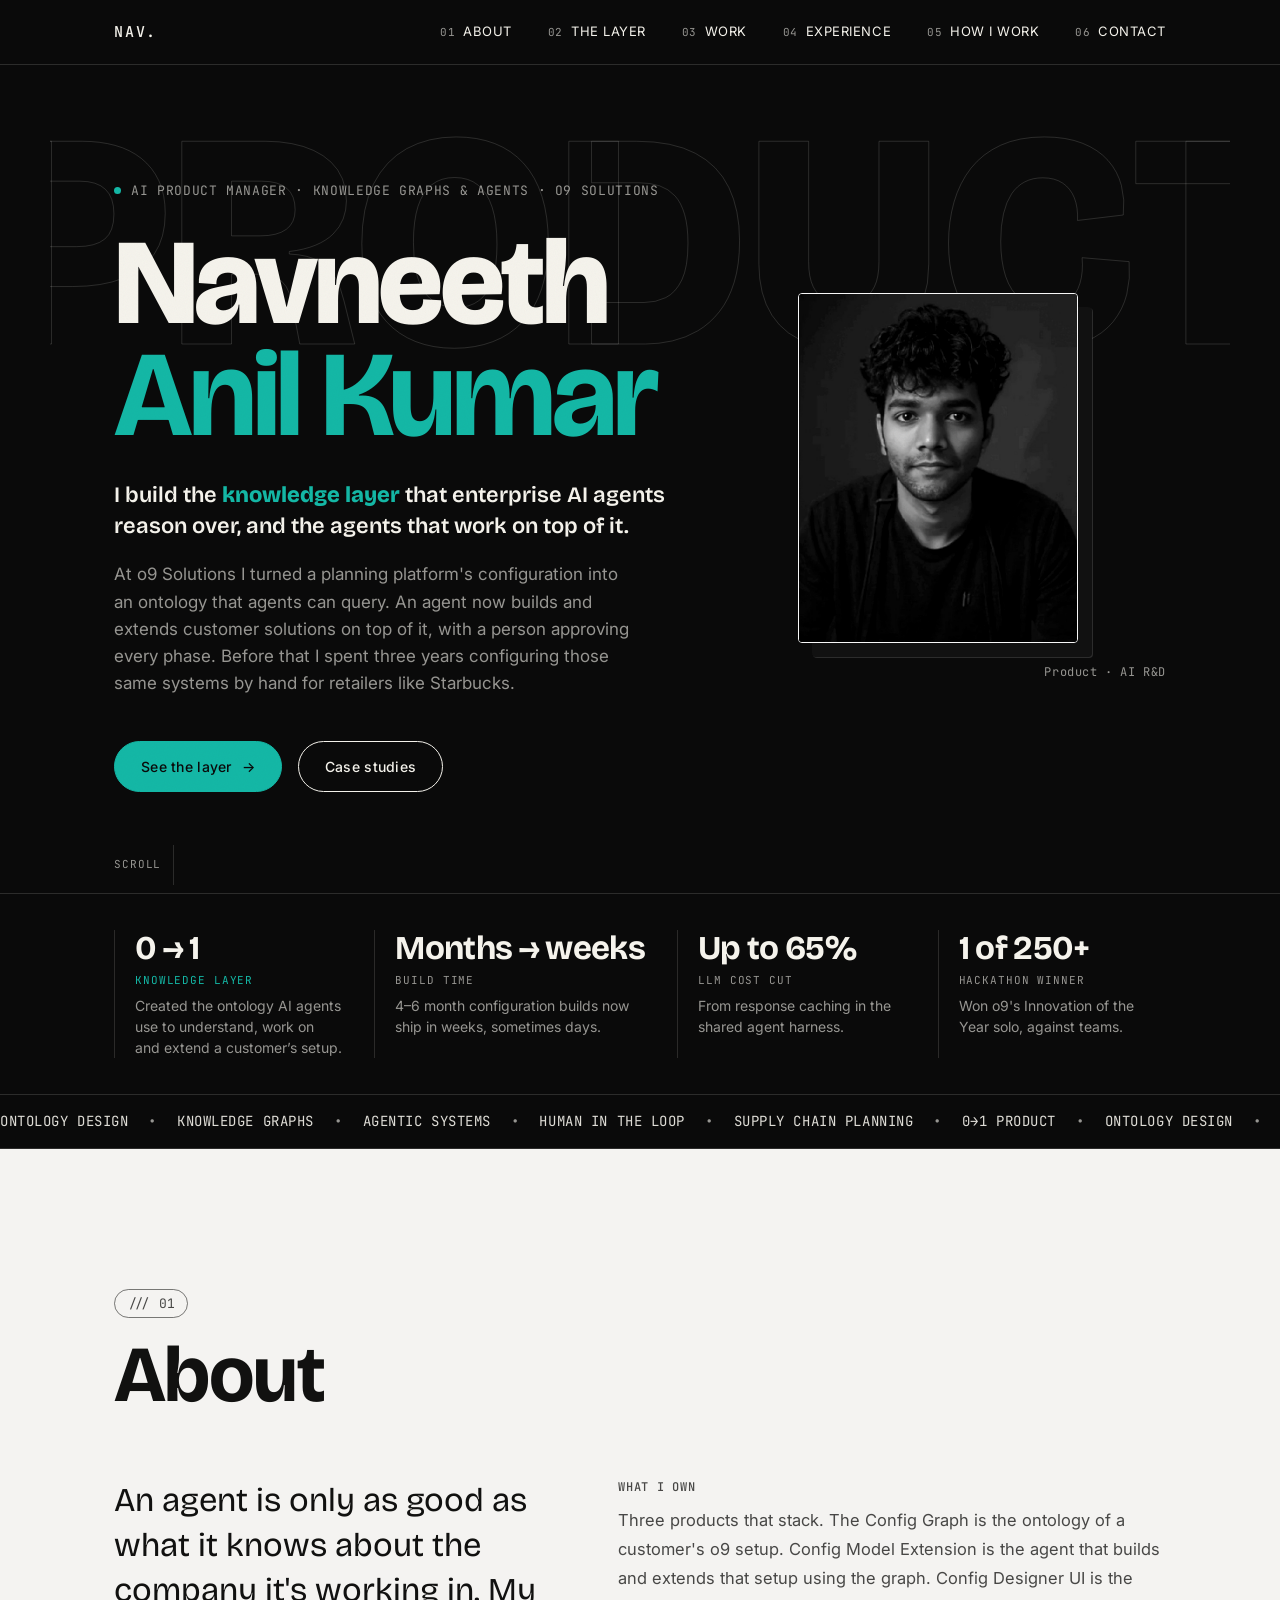
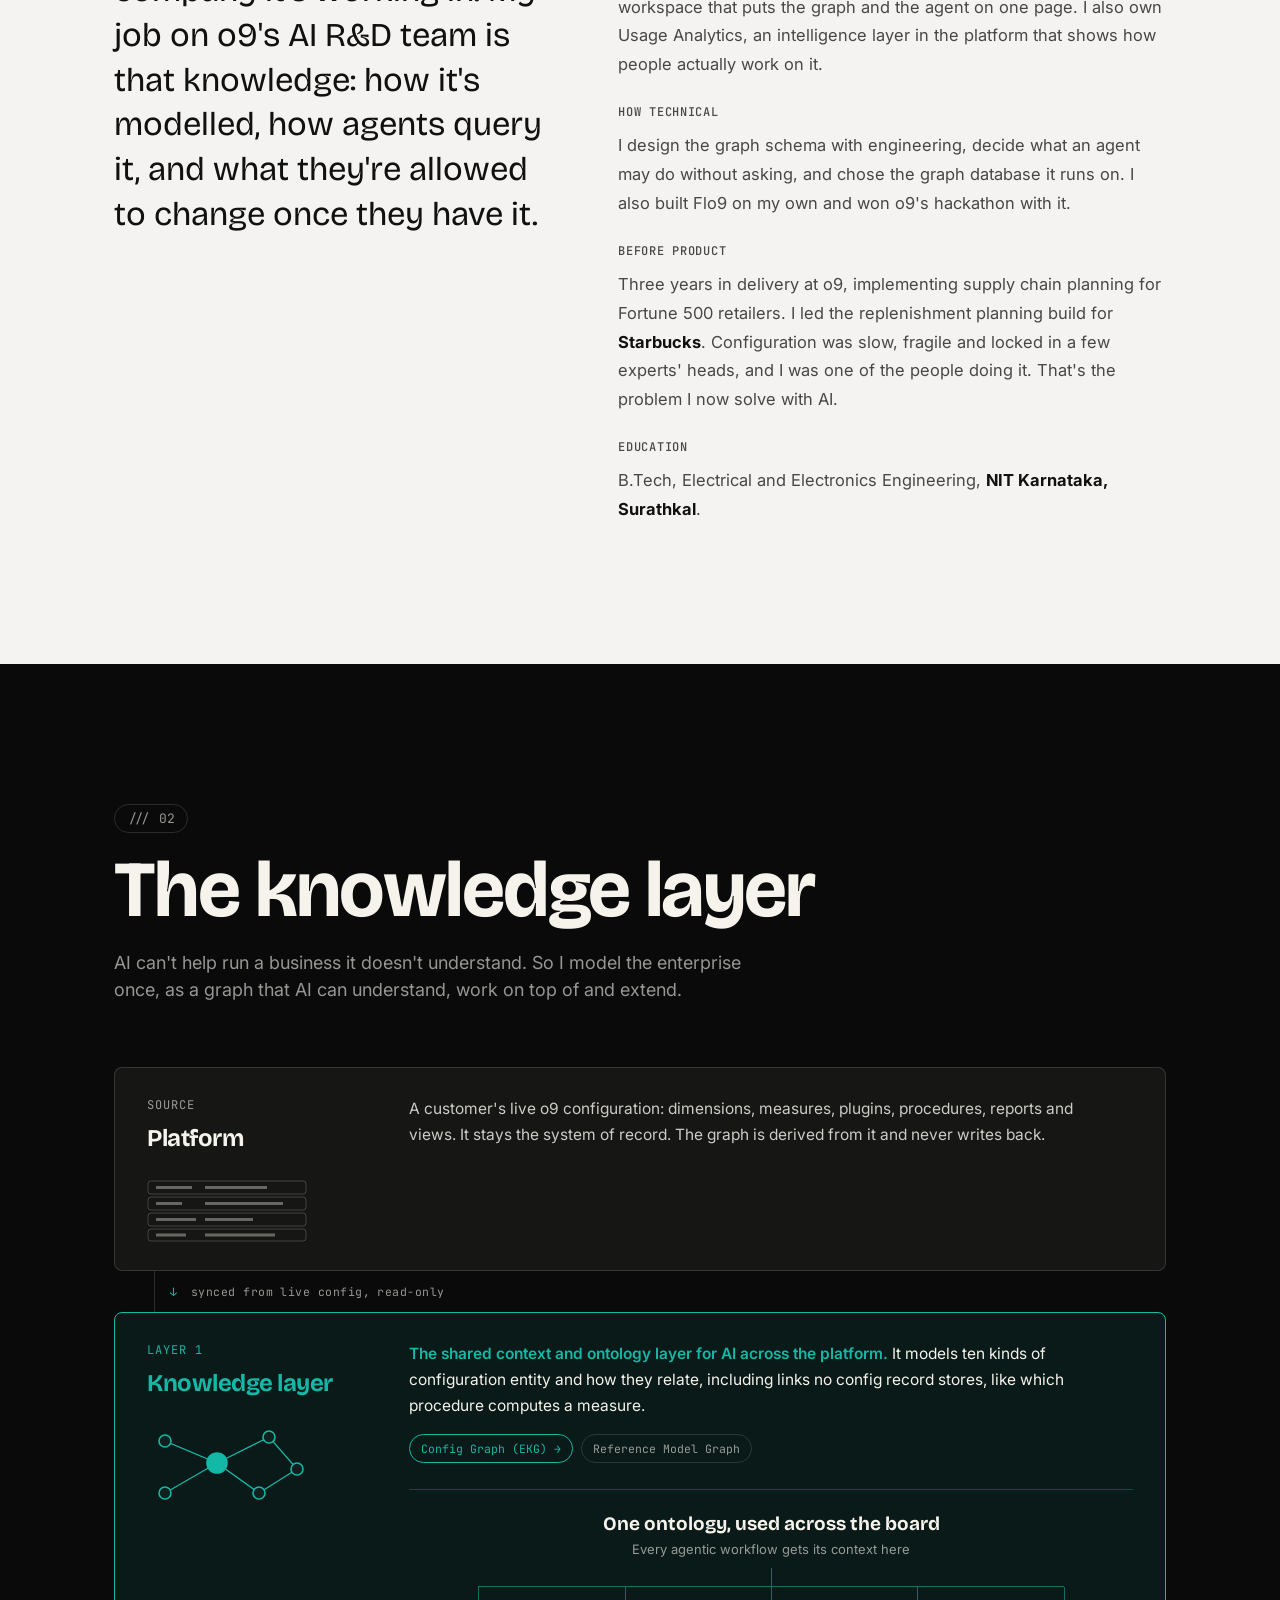
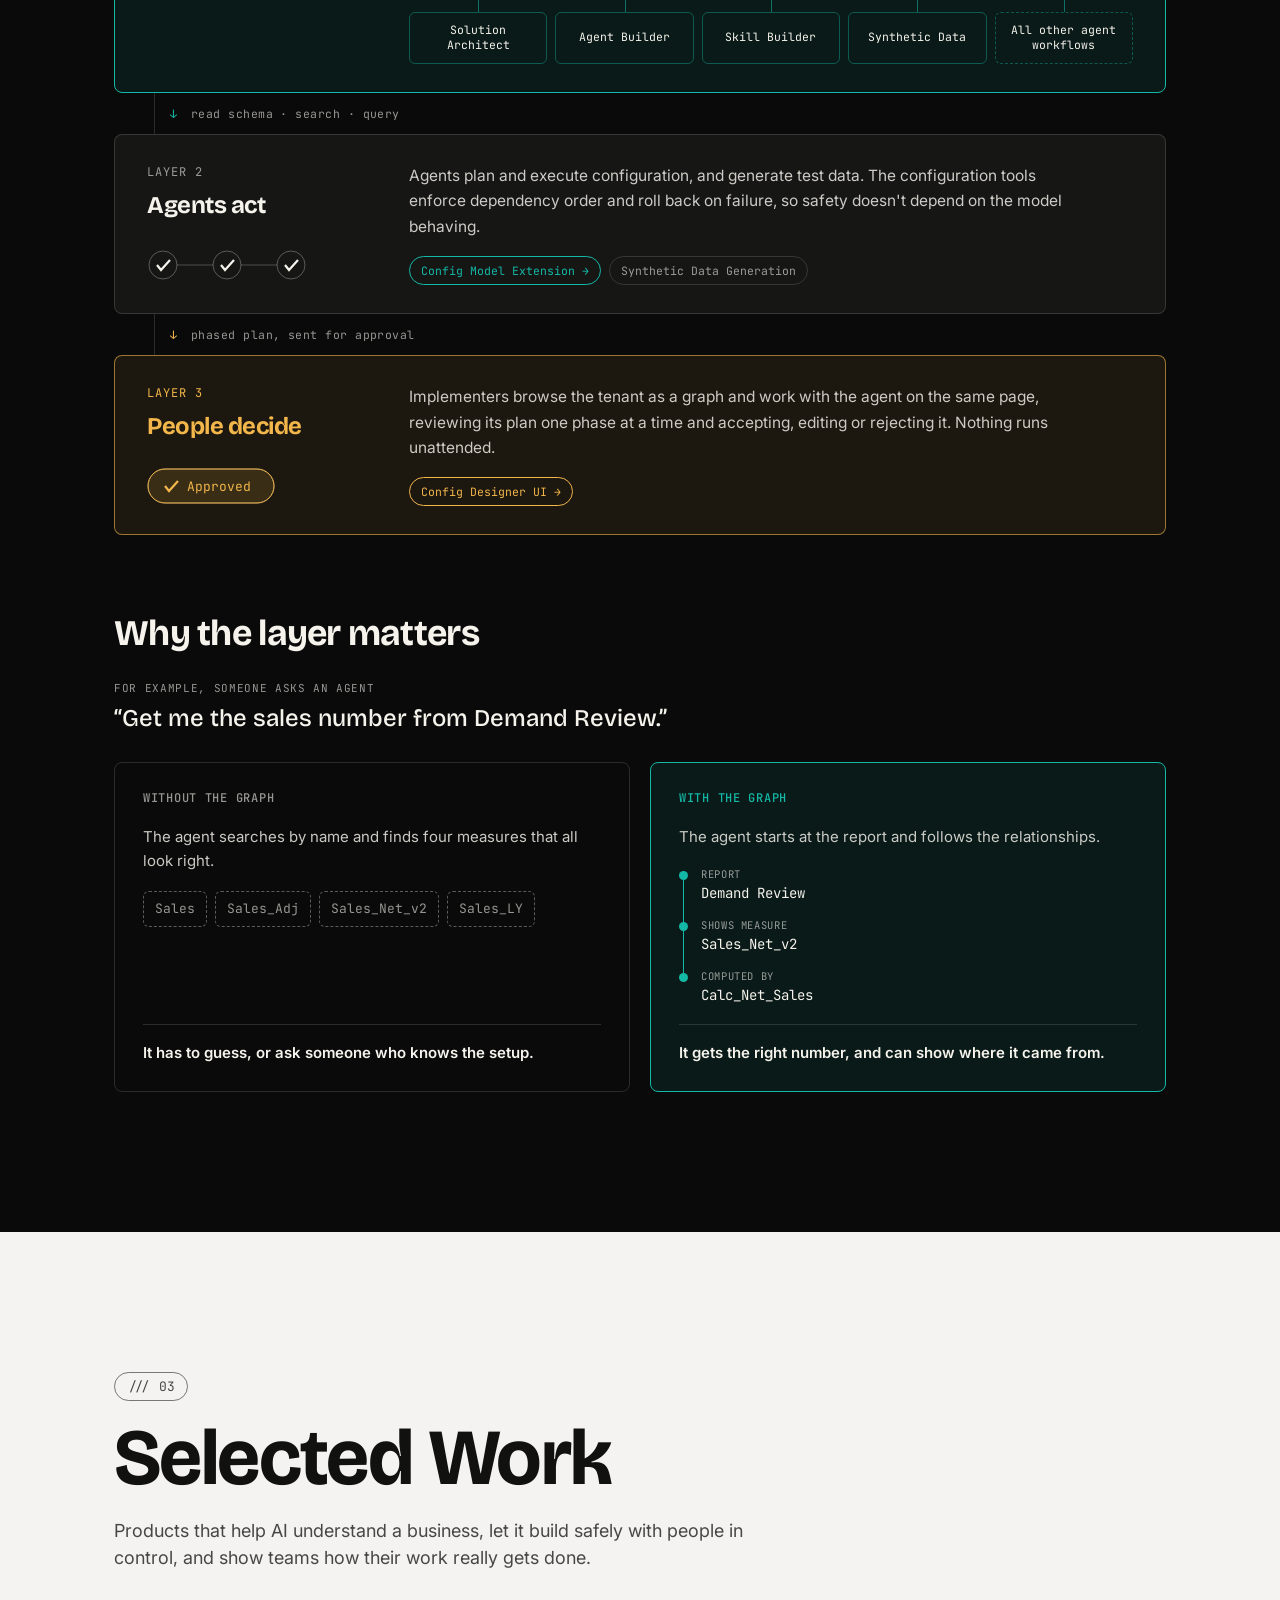
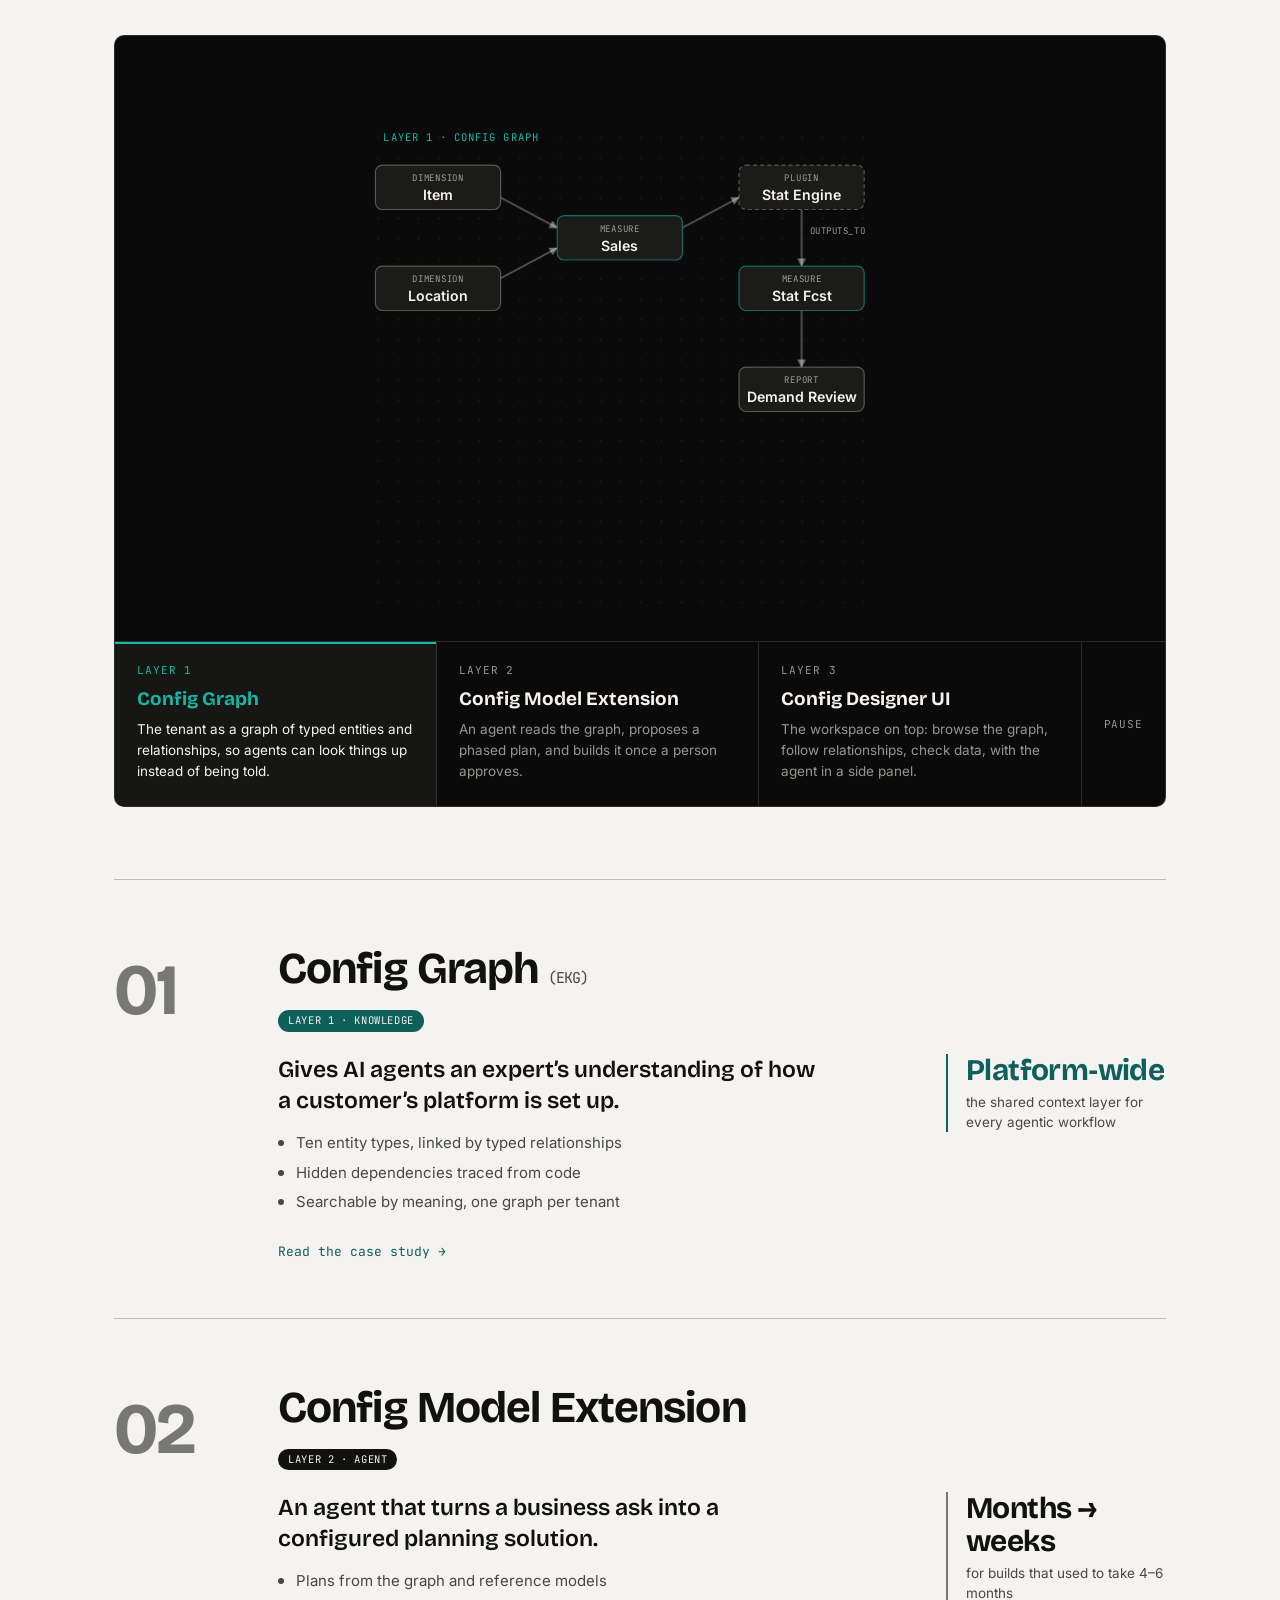
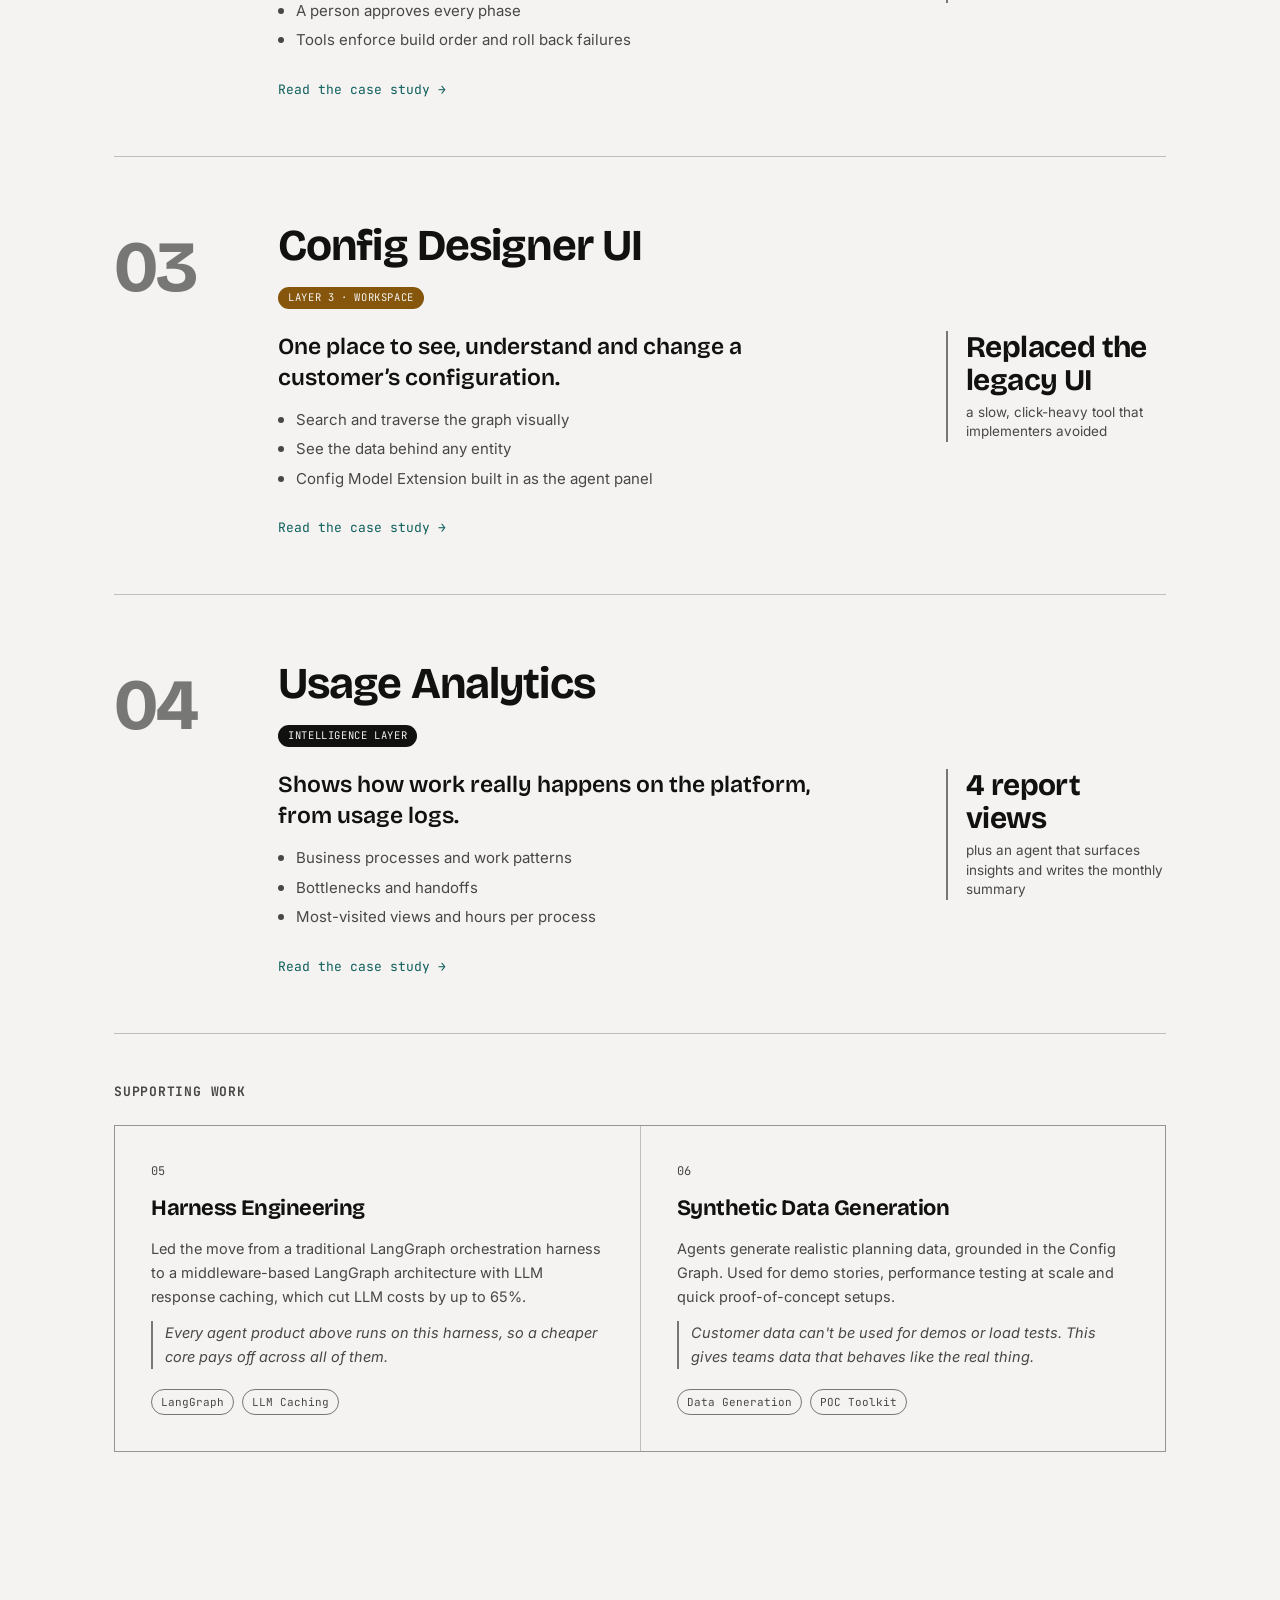
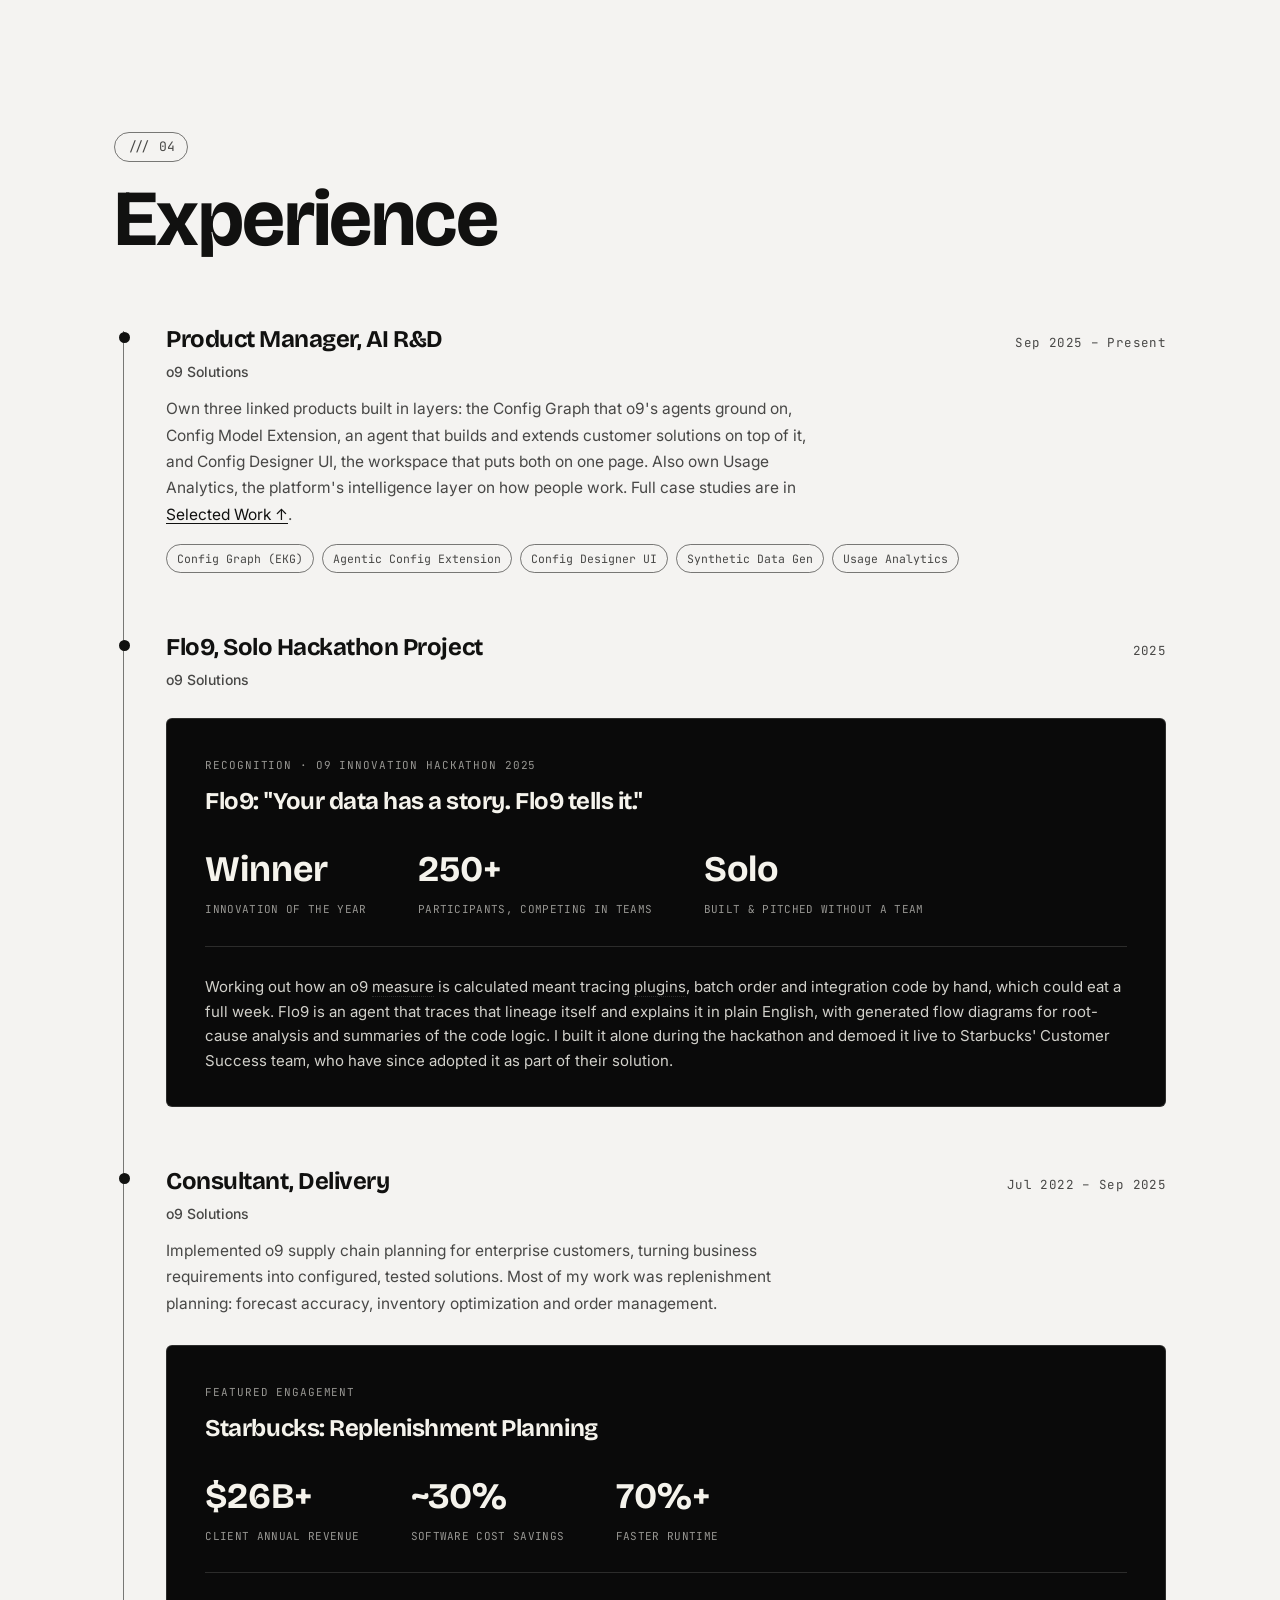
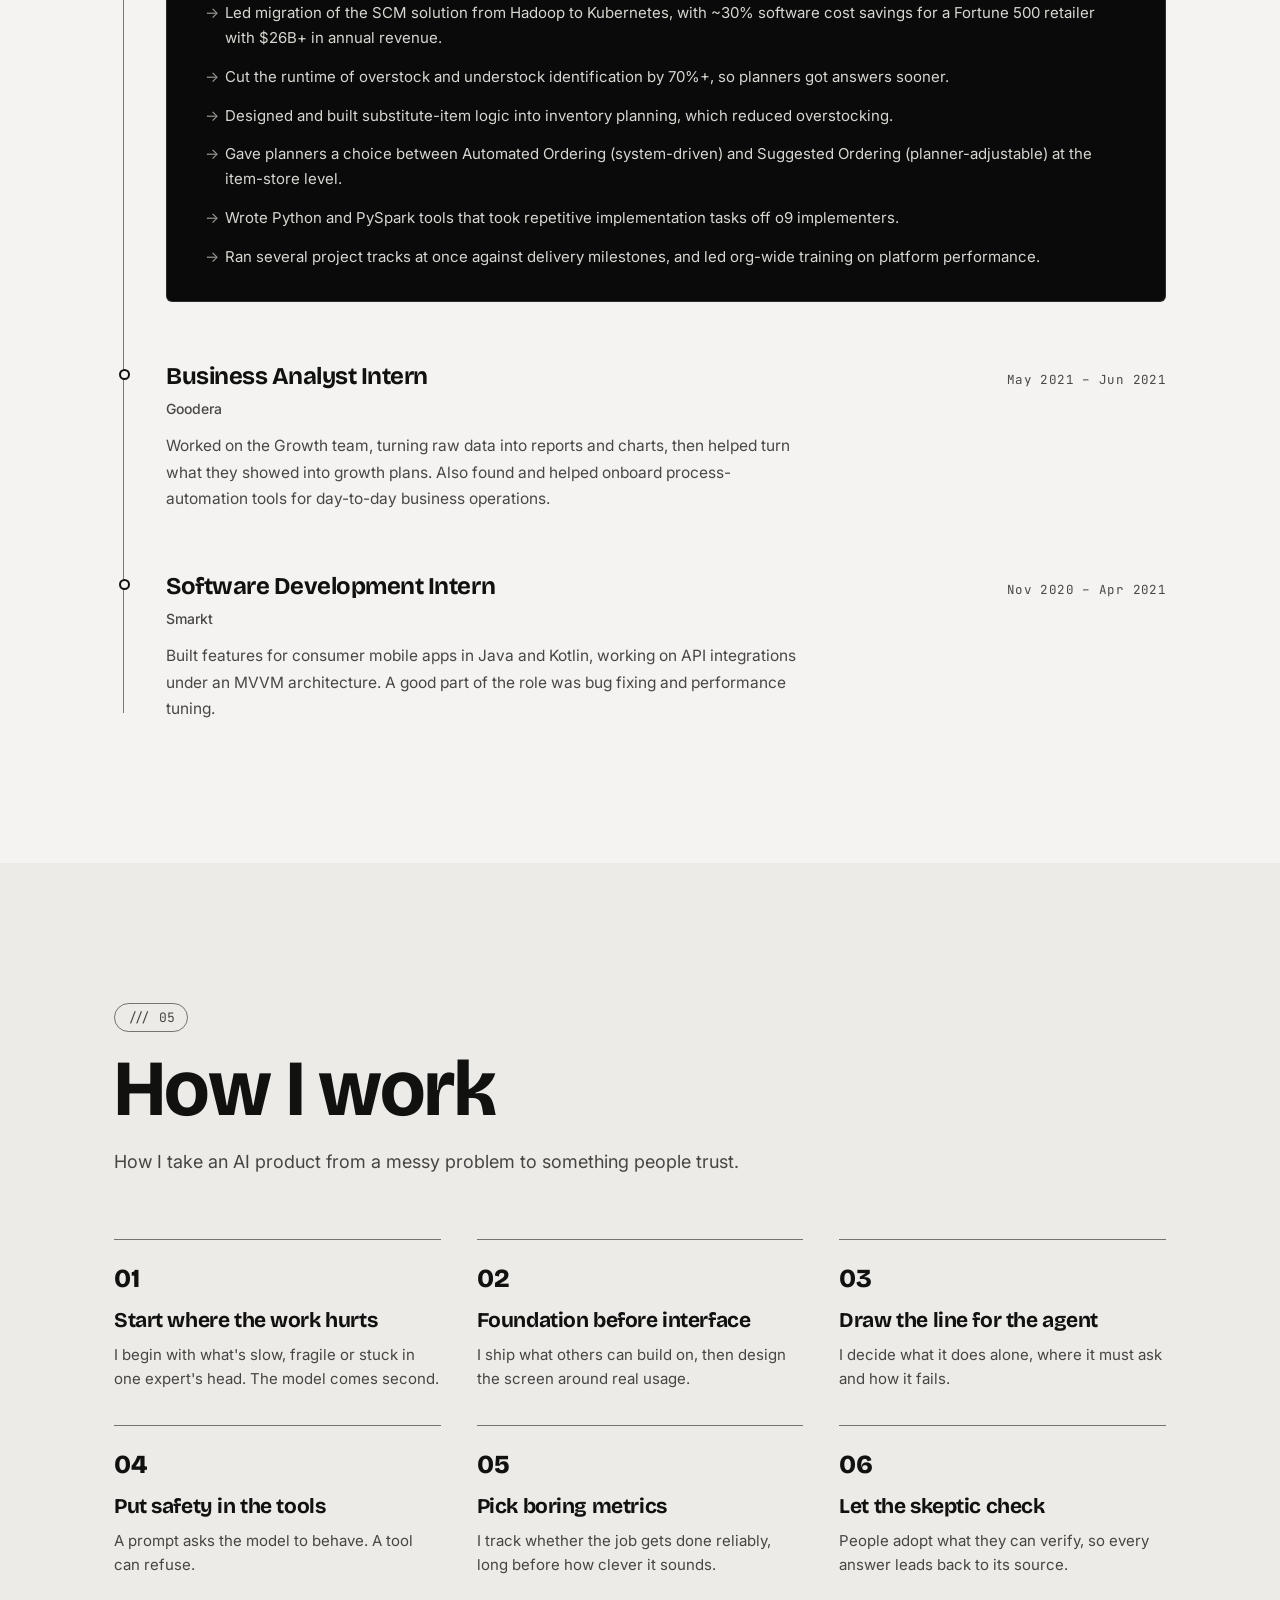
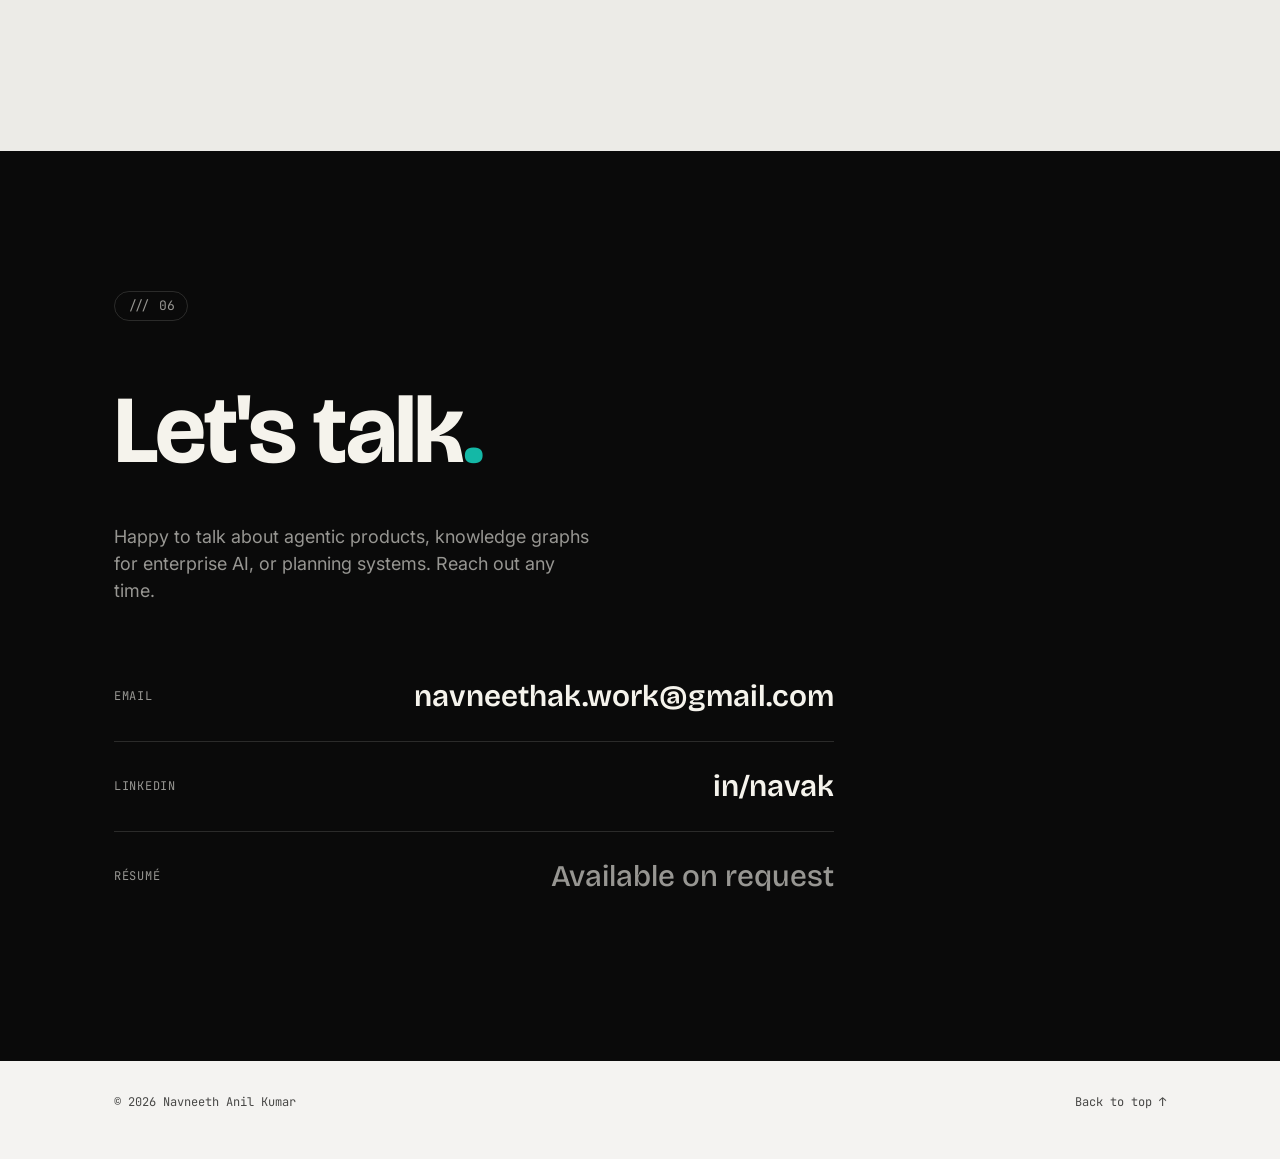
==== commit f3e15653: "Reposition site around the knowledge layer, animate case studies - Lead with the enterprise knowledg" ====
--- a/index.html
+++ b/index.html
@@ -3,28 +3,28 @@
 <head>
 <meta charset="UTF-8" />
 <meta name="viewport" content="width=device-width, initial-scale=1.0" />
-<title>Navneeth Anil Kumar — Product Manager, AI R&amp;D</title>
-<meta name="description" content="Navneeth Anil Kumar — Product Manager, AI R&D at o9 Solutions. Three years configuring enterprise planning systems by hand, now building the AI systems behind them." />
+<title>Navneeth Anil Kumar — AI Product Manager, Knowledge Graphs &amp; Agents</title>
+<meta name="description" content="Navneeth Anil Kumar, AI Product Manager at o9 Solutions. I build the knowledge layer enterprise AI agents reason over, and the agents that build on top of it." />
 <link rel="canonical" href="https://navai7.github.io/" />
 <meta name="theme-color" content="#0a0a0a" />
 
 <meta property="og:type" content="website" />
 <meta property="og:site_name" content="Navneeth Anil Kumar" />
 <meta property="og:url" content="https://navai7.github.io/" />
-<meta property="og:title" content="Navneeth Anil Kumar — Product Manager, AI R&amp;D" />
-<meta property="og:description" content="Three years configuring enterprise planning systems by hand, now building the AI systems behind them. Agentic configuration and knowledge graphs at o9 Solutions." />
+<meta property="og:title" content="Navneeth Anil Kumar — AI Product Manager, Knowledge Graphs &amp; Agents" />
+<meta property="og:description" content="I build the knowledge layer enterprise AI agents reason over, and the agents that build on top of it. Config Graph and agentic configuration at o9 Solutions." />
 <meta property="og:image" content="https://navai7.github.io/assets/headshot.png" />
 <meta property="og:image:alt" content="Navneeth Anil Kumar, Product Manager, AI R&amp;D at o9 Solutions" />
 <meta name="twitter:card" content="summary_large_image" />
-<meta name="twitter:title" content="Navneeth Anil Kumar — Product Manager, AI R&amp;D" />
-<meta name="twitter:description" content="Three years configuring enterprise planning systems by hand, now building the AI systems behind them." />
+<meta name="twitter:title" content="Navneeth Anil Kumar — AI Product Manager, Knowledge Graphs &amp; Agents" />
+<meta name="twitter:description" content="I build the knowledge layer enterprise AI agents reason over, and the agents that build on top of it." />
 <meta name="twitter:image" content="https://navai7.github.io/assets/headshot.png" />
 
 <link rel="icon" href="favicon.svg" type="image/svg+xml" />
 <link rel="preconnect" href="https://fonts.googleapis.com">
 <link rel="preconnect" href="https://fonts.gstatic.com" crossorigin>
 <link href="https://fonts.googleapis.com/css2?family=Bricolage+Grotesque:opsz,wght@12..96,400;12..96,500;12..96,600;12..96,700;12..96,800&family=Inter:wght@400;500;600&family=JetBrains+Mono:wght@400;500&display=swap" rel="stylesheet">
-<link rel="stylesheet" href="styles.css?v=3" />
+<link rel="stylesheet" href="styles.css?v=14" />
 <noscript><style>
   .reveal, .reveal.in{ opacity:1 !important; transform:none !important; filter:none !important; }
   .hero-name .line{ opacity:1 !important; transform:none !important; }
@@ -49,10 +49,11 @@
     </button>
     <ul class="nav-links" id="navLinks">
       <li><a href="#about"><span class="idx">01</span>About</a></li>
-      <li><a href="#projects"><span class="idx">02</span>Work</a></li>
-      <li><a href="#experience"><span class="idx">03</span>Experience</a></li>
-      <li><a href="#how-i-work"><span class="idx">04</span>How I Work</a></li>
-      <li><a href="#contact"><span class="idx">05</span>Contact</a></li>
+      <li><a href="#layer"><span class="idx">02</span>The Layer</a></li>
+      <li><a href="#projects"><span class="idx">03</span>Work</a></li>
+      <li><a href="#experience"><span class="idx">04</span>Experience</a></li>
+      <li><a href="#how-i-work"><span class="idx">05</span>How I Work</a></li>
+      <li><a href="#contact"><span class="idx">06</span>Contact</a></li>
     </ul>
   </nav>
 </header>
@@ -64,23 +65,24 @@
   <section class="hero">
     <div class="hero-bg-text" aria-hidden="true">PRODUCT</div>
     <div class="hero-inner">
-      <p class="eyebrow reveal"><span class="dot"></span>Technical AI Product Manager &middot; o9 Solutions</p>
+      <p class="eyebrow reveal"><span class="dot"></span>AI Product Manager &middot; Knowledge Graphs &amp; Agents &middot; o9 Solutions</p>
       <h1 class="hero-name reveal">
         <span class="line">Navneeth</span><br/>
         <span class="line outline">Anil Kumar</span>
       </h1>
       <p class="hero-position reveal">
-        I spent three years configuring enterprise planning systems by hand. Now I build the AI
-        systems behind them.
+        I build the <strong>knowledge layer</strong> that enterprise AI agents reason over, and the
+        agents that work on top of it.
       </p>
       <p class="hero-sub reveal">
-        I figure out what an AI system should actually own, then build the workflow, trust model, and
-        infrastructure that make it work in the real world&mdash;not just in a demo. The throughline:
-        products that make enterprise software understand itself.
+        At o9 Solutions I turned a planning platform's configuration into an ontology that agents
+        can query. An agent now builds and extends customer solutions on top of it, with a person
+        approving every phase. Before that I spent three years configuring those same systems by
+        hand for retailers like Starbucks.
       </p>
       <div class="hero-actions reveal">
-        <a href="#projects" class="btn btn-solid">View the work<span class="arrow">&rarr;</span></a>
-        <a href="#contact" class="btn btn-outline">Get in touch</a>
+        <a href="#layer" class="btn btn-solid">See the layer<span class="arrow">&rarr;</span></a>
+        <a href="#projects" class="btn btn-outline">Case studies</a>
       </div>
     </div>
     <div class="hero-photo reveal">
@@ -100,20 +102,24 @@
   <section class="pm-summary">
     <div class="pm-summary-grid">
       <div class="pm-summary-item reveal">
+        <span class="pm-summary-num">0 &rarr; 1</span>
+        <span class="pm-summary-label">Knowledge layer</span>
+        <p>Created the ontology AI agents use to understand, work on and extend a customer&rsquo;s setup.</p>
+      </div>
+      <div class="pm-summary-item reveal">
+        <span class="pm-summary-num">Months &rarr; weeks</span>
         <span class="pm-summary-label">Build time</span>
         <p>4&ndash;6 month configuration builds now ship in weeks, sometimes days.</p>
       </div>
       <div class="pm-summary-item reveal">
-        <span class="pm-summary-label">Platform foundation</span>
-        <p>Built the context layer every agentic workflow at o9 now queries against.</p>
+        <span class="pm-summary-num">Up to 65%</span>
+        <span class="pm-summary-label">LLM cost cut</span>
+        <p>From response caching in the shared agent harness.</p>
       </div>
       <div class="pm-summary-item reveal">
-        <span class="pm-summary-label">Enterprise delivery</span>
-        <p>3 years implementing for Fortune 500 retailers, including Starbucks replenishment.</p>
-      </div>
-      <div class="pm-summary-item reveal">
-        <span class="pm-summary-label">Recognition</span>
-        <p>Won o9's Innovation Hackathon, built and pitched solo against 250+ participants.</p>
+        <span class="pm-summary-num">1 of 250+</span>
+        <span class="pm-summary-label">Hackathon winner</span>
+        <p>Won o9's Innovation of the Year solo, against teams.</p>
       </div>
     </div>
   </section>
@@ -121,16 +127,18 @@
   <!-- MARQUEE -->
   <div class="marquee">
     <div class="marquee-track">
+      <span>Ontology Design</span><span>&bull;</span>
+      <span>Knowledge Graphs</span><span>&bull;</span>
       <span>Agentic Systems</span><span>&bull;</span>
-      <span>Knowledge Graphs</span><span>&bull;</span>
+      <span>Human in the Loop</span><span>&bull;</span>
       <span>Supply Chain Planning</span><span>&bull;</span>
       <span>0&rarr;1 Product</span><span>&bull;</span>
-      <span>Enterprise Config</span><span>&bull;</span>
+      <span>Ontology Design</span><span>&bull;</span>
+      <span>Knowledge Graphs</span><span>&bull;</span>
       <span>Agentic Systems</span><span>&bull;</span>
-      <span>Knowledge Graphs</span><span>&bull;</span>
+      <span>Human in the Loop</span><span>&bull;</span>
       <span>Supply Chain Planning</span><span>&bull;</span>
       <span>0&rarr;1 Product</span><span>&bull;</span>
-      <span>Enterprise Config</span><span>&bull;</span>
     </div>
   </div>
 
@@ -142,22 +150,31 @@
     </div>
     <div class="about-grid">
       <p class="about-lead reveal">
-        I'm an AI Product Manager on o9 Solutions' AI R&amp;D team. I don't just decide what an AI
-        agent should do, I help build the system underneath it: the map it reasons over, the
-        guardrails that keep it safe, and the trust a human needs to actually approve its work.
+        An agent is only as good as what it knows about the company it's working in. My job on
+        o9's AI R&amp;D team is that knowledge: how it's modelled, how agents query it, and what
+        they're allowed to change once they have it.
       </p>
       <div class="about-body reveal">
-        <h4 class="about-subhead">What I build</h4>
+        <h4 class="about-subhead">What I own</h4>
         <p>
-          A map of a company's own setup that AI agents can actually read, an agent that can extend
-          that setup on its own, and the tools that let the people using both trust what they see.
+          Three products that stack. The Config Graph is the ontology of a customer's o9 setup.
+          Config Model Extension is the agent that builds and extends that setup using the graph.
+          Config Designer UI is the workspace that puts the graph and the agent on one page. I also
+          own Usage Analytics, an intelligence layer in the platform that shows how people
+          actually work on it.
+        </p>
+        <h4 class="about-subhead">How technical</h4>
+        <p>
+          I design the graph schema with engineering, decide what an agent may do without asking,
+          and chose the graph database it runs on. I also built
+          Flo9 on my own and won o9's hackathon with it.
         </p>
         <h4 class="about-subhead">Before product</h4>
         <p>
-          Three years in delivery at o9, implementing large-scale supply chain planning solutions for
-          Fortune 500 retailers, most notably leading the replenishment planning build for
-          <strong>Starbucks</strong>. Watching configuration go slow, fragile, and expert-bound from
-          the inside is exactly what shapes the products I build now.
+          Three years in delivery at o9, implementing supply chain planning for Fortune 500
+          retailers. I led the replenishment planning build for <strong>Starbucks</strong>.
+          Configuration was slow, fragile and locked in a few experts' heads, and I was one of the
+          people doing it. That's the problem I now solve with AI.
         </p>
         <h4 class="about-subhead">Education</h4>
         <p>
@@ -167,37 +184,316 @@
     </div>
   </section>
 
+  <!-- THE KNOWLEDGE LAYER -->
+  <div class="layer-wrap">
+  <section id="layer" class="section layer">
+    <div class="section-head reveal">
+      <span class="section-num">02</span>
+      <h2>The knowledge layer</h2>
+      <p class="section-intro">
+        AI can't help run a business it doesn't understand. So I model the enterprise once, as a graph
+        that AI can understand, work on top of and extend.
+      </p>
+    </div>
+
+    <div class="stack">
+
+      <div class="tier reveal" style="--at:0s">
+        <div class="tier-label">
+          <span class="tier-idx">SOURCE</span>
+          <h3>Platform</h3>
+          <svg class="tier-viz viz-source" viewBox="0 0 160 64" aria-hidden="true" focusable="false">
+            <rect class="v-row" style="--i:0" x="1" y="3" width="158" height="13" rx="3"/>
+            <rect class="v-row" style="--i:1" x="1" y="19" width="158" height="13" rx="3"/>
+            <rect class="v-row" style="--i:2" x="1" y="35" width="158" height="13" rx="3"/>
+            <rect class="v-row" style="--i:3" x="1" y="51" width="158" height="12" rx="3"/>
+            <path class="v-text" d="M9 9.5h36M58 9.5h62M9 25.5h26M58 25.5h78M9 41.5h40M58 41.5h48M9 57h30M58 57h70"/>
+          </svg>
+        </div>
+        <div class="tier-body">
+          <p>A customer's live o9 configuration: dimensions, measures, plugins, procedures, reports and views. It stays the system of record. The graph is derived from it and never writes back.</p>
+        </div>
+      </div>
+
+      <div class="tier-link is-know" style="--at:1.2s" aria-hidden="true"><span>&darr;</span> synced from live config, read-only</div>
+
+      <div class="tier tier-core reveal" style="--at:2.1s">
+        <div class="tier-label">
+          <span class="tier-idx">LAYER 1</span>
+          <h3>Knowledge layer</h3>
+          <svg class="tier-viz viz-graph" viewBox="0 0 160 88" aria-hidden="true" focusable="false">
+            <path class="v-edge" style="--i:1" pathLength="1" d="M18 18L70 40"/>
+            <path class="v-edge" style="--i:2" pathLength="1" d="M18 70L70 40"/>
+            <path class="v-edge" style="--i:3" pathLength="1" d="M70 40L122 14"/>
+            <path class="v-edge" style="--i:4" pathLength="1" d="M70 40L112 70"/>
+            <path class="v-edge" style="--i:5" pathLength="1" d="M122 14L150 46"/>
+            <path class="v-edge" style="--i:6" pathLength="1" d="M112 70L150 46"/>
+            <circle class="v-node" style="--i:0" cx="18" cy="18" r="6"/>
+            <circle class="v-node" style="--i:1" cx="18" cy="70" r="6"/>
+            <circle class="v-node v-hub" style="--i:2" cx="70" cy="40" r="10"/>
+            <circle class="v-node" style="--i:3" cx="122" cy="14" r="6"/>
+            <circle class="v-node" style="--i:4" cx="112" cy="70" r="6"/>
+            <circle class="v-node" style="--i:5" cx="150" cy="46" r="6"/>
+          </svg>
+        </div>
+        <div class="tier-body">
+          <p><strong>The shared context and ontology layer for AI across the platform.</strong> It models ten kinds of configuration entity and how they relate, including links no config record stores, like which procedure computes a measure.</p>
+          <ul class="tier-chips">
+            <li><a href="projects/config-graph.html?v=2">Config Graph (EKG)</a></li>
+            <li>Reference Model Graph</li>
+          </ul>
+          <div class="context-hub">
+            <div class="context-head">
+              <strong>One ontology, used across the board</strong>
+              <span>Every agentic workflow gets its context here</span>
+            </div>
+            <ul class="context-fan">
+              <li style="--i:0">Solution Architect</li>
+              <li style="--i:1">Agent Builder</li>
+              <li style="--i:2">Skill Builder</li>
+              <li style="--i:3">Synthetic Data</li>
+              <li class="context-all" style="--i:4">All other agent workflows</li>
+            </ul>
+          </div>
+        </div>
+      </div>
+
+      <div class="tier-link is-know" style="--at:4.3s" aria-hidden="true"><span>&darr;</span> read schema &middot; search &middot; query</div>
+
+      <div class="tier reveal" style="--at:5.2s">
+        <div class="tier-label">
+          <span class="tier-idx">LAYER 2</span>
+          <h3>Agents act</h3>
+          <svg class="tier-viz viz-plan" viewBox="0 0 160 40" aria-hidden="true" focusable="false">
+            <path class="v-track" d="M30 20h36M94 20h36"/>
+            <circle class="v-step" cx="16" cy="20" r="14"/>
+            <circle class="v-step" cx="80" cy="20" r="14"/>
+            <circle class="v-step" cx="144" cy="20" r="14"/>
+            <path class="v-tick" style="--i:1" d="M10 20l4 5 9-10"/>
+            <path class="v-tick" style="--i:3" d="M74 20l4 5 9-10"/>
+            <path class="v-tick" style="--i:5" d="M138 20l4 5 9-10"/>
+          </svg>
+        </div>
+        <div class="tier-body">
+          <p>Agents plan and execute configuration, and generate test data. The configuration tools enforce dependency order and roll back on failure, so safety doesn't depend on the model behaving.</p>
+          <ul class="tier-chips">
+            <li><a href="projects/config-model-extension.html?v=2">Config Model Extension</a></li>
+            <li>Synthetic Data Generation</li>
+          </ul>
+        </div>
+      </div>
+
+      <div class="tier-link is-human" style="--at:6.5s" aria-hidden="true"><span>&darr;</span> phased plan, sent for approval</div>
+
+      <div class="tier tier-human reveal" style="--at:7.4s">
+        <div class="tier-label">
+          <span class="tier-idx">LAYER 3</span>
+          <h3>People decide</h3>
+          <svg class="tier-viz viz-approve" viewBox="0 0 160 40" aria-hidden="true" focusable="false">
+            <rect class="v-button" x="1" y="3" width="126" height="34" rx="17"/>
+            <g class="v-approved">
+              <rect x="1" y="3" width="126" height="34" rx="17"/>
+              <path d="M18 20l4 5 9-10"/>
+              <text x="40" y="24.5">Approved</text>
+            </g>
+          </svg>
+        </div>
+        <div class="tier-body">
+          <p>Implementers browse the tenant as a graph and work with the agent on the same page, reviewing its plan one phase at a time and accepting, editing or rejecting it. Nothing runs unattended.</p>
+          <ul class="tier-chips">
+            <li><a href="projects/config-designer-ui.html?v=2">Config Designer UI</a></li>
+          </ul>
+        </div>
+      </div>
+
+    </div>
+
+    <div class="example reveal">
+      <h3 class="example-head">Why the layer matters</h3>
+      <p class="example-ask"><span>For example, someone asks an agent</span>&ldquo;Get me the sales number from Demand Review.&rdquo;</p>
+      <div class="example-grid">
+        <div class="example-side">
+          <h4>Without the graph</h4>
+          <p>The agent searches by name and finds four measures that all look right.</p>
+          <ul class="example-matches">
+            <li>Sales</li><li>Sales_Adj</li><li>Sales_Net_v2</li><li>Sales_LY</li>
+          </ul>
+          <p class="example-result">It has to guess, or ask someone who knows the setup.</p>
+        </div>
+        <div class="example-side example-with">
+          <h4>With the graph</h4>
+          <p>The agent starts at the report and follows the relationships.</p>
+          <ol class="example-path">
+            <li><span>Report</span>Demand Review</li>
+            <li><span>Shows measure</span>Sales_Net_v2</li>
+            <li><span>Computed by</span>Calc_Net_Sales</li>
+          </ol>
+          <p class="example-result">It gets the right number, and can show where it came from.</p>
+        </div>
+      </div>
+    </div>
+  </section>
+  </div>
+
   <!-- PROJECTS -->
   <section id="projects" class="section projects">
     <div class="section-head reveal">
-      <span class="section-num">02</span>
+      <span class="section-num">03</span>
       <h2>Selected Work</h2>
       <p class="section-intro">
-        Four flagship products, each shown as a system I built and the product problem it solves,
-        plus the supporting work underneath them.
+        Products that help AI understand a business, let it build safely with people in control,
+        and show teams how their work really gets done.
       </p>
     </div>
 
+    <!-- SYSTEM DIAGRAM: one SVG, revealed layer by layer via data-step -->
+    <figure class="sys reveal" data-step="3" data-playing="false" aria-label="How Config Graph, Config Model Extension and Config Designer UI fit together">
+      <div class="sys-stage">
+        <svg viewBox="0 0 1000 560" role="img" aria-labelledby="sysTitle sysDesc">
+          <title id="sysTitle">Three layers of one system</title>
+          <desc id="sysDesc">Layer 1, the Config Graph, models a tenant as typed nodes and relationships. Layer 2, the Config Model Extension agent, reads the graph, proposes a phased plan, and adds new nodes once a person approves. Layer 3, Config Designer UI, wraps both in one workspace with an explorer, the graph canvas and the agent panel.</desc>
+          <defs>
+            <pattern id="sysDots" width="20" height="20" patternUnits="userSpaceOnUse"><circle cx="1" cy="1" r="1" class="sys-dot"/></pattern>
+            <marker id="sysArrow" viewBox="0 0 10 10" refX="9" refY="5" markerWidth="6" markerHeight="6" orient="auto-start-reverse"><path d="M0 0 L10 5 L0 10 z" class="sys-arrow"/></marker>
+            <marker id="sysArrowNew" viewBox="0 0 10 10" refX="9" refY="5" markerWidth="6" markerHeight="6" orient="auto-start-reverse"><path d="M0 0 L10 5 L0 10 z" class="sys-arrow-new"/></marker>
+          </defs>
+
+          <!-- LAYER 3: workspace chrome (drawn first so it sits behind) -->
+          <g class="s3" style="--d:0s">
+            <rect class="ui-frame" x="10" y="10" width="980" height="540" rx="12"/>
+            <path class="ui-bar" d="M10 54 H990"/>
+            <circle class="ui-dot" cx="34" cy="32" r="5"/><circle class="ui-dot" cx="52" cy="32" r="5"/><circle class="ui-dot" cx="70" cy="32" r="5"/>
+            <text class="ui-title" x="92" y="37">Config Designer UI</text>
+            <text class="mono region region-ui" x="974" y="36" text-anchor="end">LAYER 3 &middot; WORKSPACE</text>
+            <path class="ui-div" d="M222 54 V550 M738 54 V550"/>
+          </g>
+
+          <!-- LAYER 1: Config Graph canvas -->
+          <g class="s1" style="--d:0s"><rect x="230" y="62" width="500" height="480" fill="url(#sysDots)"/></g>
+          <text class="mono region s1" style="--d:.1s" x="246" y="84">LAYER 1 &middot; CONFIG GRAPH</text>
+
+          <!-- edges: existing -->
+          <path class="edge s1" style="--d:.9s" pathLength="1" d="M362 140 L418 170" marker-end="url(#sysArrow)"/>
+          <path class="edge s1" style="--d:1s" pathLength="1" d="M362 220 L418 190" marker-end="url(#sysArrow)"/>
+          <path class="edge s1" style="--d:1.2s" pathLength="1" d="M542 170 L598 140" marker-end="url(#sysArrow)"/>
+          <path class="edge s1" style="--d:1.4s" pathLength="1" d="M660 152 L660 208" marker-end="url(#sysArrow)"/>
+          <path class="edge s1" style="--d:1.6s" pathLength="1" d="M660 252 L660 308" marker-end="url(#sysArrow)"/>
+          <text class="mono edge-label s1" style="--d:1.5s" x="668" y="176">OUTPUTS_TO</text>
+          <!-- edges: added by the agent -->
+          <path class="edge e-new s2" style="--d:3.3s" pathLength="1" d="M480 202 L480 418" marker-end="url(#sysArrowNew)"/>
+          <text class="mono edge-label s2" style="--d:3.4s" x="488" y="314">INPUTS_TO</text>
+          <path class="edge e-new s2" style="--d:3.4s" pathLength="1" d="M362 440 L418 440" marker-end="url(#sysArrowNew)"/>
+          <path class="edge e-new s2" style="--d:3.7s" pathLength="1" d="M542 440 L598 440" marker-end="url(#sysArrowNew)"/>
+          <path class="edge e-new s2" style="--d:4s" pathLength="1" d="M660 418 L660 352" marker-end="url(#sysArrowNew)"/>
+
+          <!-- query beam: agent reading the graph -->
+          <path class="beam s2only" style="--d:.8s" d="M746 194 L546 194"/>
+
+          <!-- nodes: existing tenant config -->
+          <g transform="translate(300 130)"><g class="node s1" style="--d:.2s"><rect x="-62" y="-22" width="124" height="44" rx="7"/><text class="n-type" y="-6">DIMENSION</text><text class="n-name" y="13">Item</text></g></g>
+          <g transform="translate(300 230)"><g class="node s1" style="--d:.3s"><rect x="-62" y="-22" width="124" height="44" rx="7"/><text class="n-type" y="-6">DIMENSION</text><text class="n-name" y="13">Location</text></g></g>
+          <g transform="translate(480 180)"><g class="node n-measure n-read s1" style="--d:.45s"><rect x="-62" y="-22" width="124" height="44" rx="7"/><text class="n-type" y="-6">MEASURE</text><text class="n-name" y="13">Sales</text></g></g>
+          <g transform="translate(660 130)"><g class="node n-plugin n-read s1" style="--d:.6s"><rect x="-62" y="-22" width="124" height="44" rx="7"/><text class="n-type" y="-6">PLUGIN</text><text class="n-name" y="13">Stat Engine</text></g></g>
+          <g transform="translate(660 230)"><g class="node n-measure s1" style="--d:.7s"><rect x="-62" y="-22" width="124" height="44" rx="7"/><text class="n-type" y="-6">MEASURE</text><text class="n-name" y="13">Stat Fcst</text></g></g>
+          <g transform="translate(660 330)"><g class="node n-report s1" style="--d:.8s"><rect x="-62" y="-22" width="124" height="44" rx="7"/><text class="n-type" y="-6">REPORT</text><text class="n-name" y="13">Demand Review</text></g></g>
+          <!-- nodes: created by the agent after approval -->
+          <g transform="translate(300 440)"><g class="node n-new s2" style="--d:3.1s"><rect x="-62" y="-22" width="124" height="44" rx="7"/><text class="n-type" y="-6">MEASURE &middot; NEW</text><text class="n-name" y="13">Price Driver</text></g></g>
+          <g transform="translate(480 440)"><g class="node n-new s2" style="--d:3.4s"><rect x="-62" y="-22" width="124" height="44" rx="7"/><text class="n-type" y="-6">PLUGIN &middot; NEW</text><text class="n-name" y="13">ML Engine</text></g></g>
+          <g transform="translate(660 440)"><g class="node n-new s2" style="--d:3.7s"><rect x="-62" y="-22" width="124" height="44" rx="7"/><text class="n-type" y="-6">MEASURE &middot; NEW</text><text class="n-name" y="13">ML Fcst</text></g></g>
+
+          <!-- LAYER 2: Config Model Extension agent panel -->
+          <text class="mono region s2" style="--d:0s" x="760" y="84">LAYER 2 &middot; MODEL EXTENSION</text>
+          <g class="s2" style="--d:.05s">
+            <circle class="agent-dot" cx="766" cy="111" r="4"/>
+            <text class="agent-name" x="778" y="116">Solution Architect</text>
+          </g>
+          <g class="s2" style="--d:.2s">
+            <rect class="bubble-user" x="800" y="132" width="162" height="46" rx="8"/>
+            <text class="bubble-text" x="812" y="151">Add an ML forecast</text>
+            <text class="bubble-text" x="812" y="168">driven by price</text>
+          </g>
+          <g class="s2" style="--d:.7s">
+            <rect class="bubble-agent" x="760" y="190" width="176" height="30" rx="8"/>
+            <text class="bubble-text muted" x="772" y="210">Reading the Config Graph&hellip;</text>
+          </g>
+          <g class="s2" style="--d:1.6s">
+            <rect class="plan" x="760" y="234" width="202" height="160" rx="8"/>
+            <text class="mono plan-head" x="774" y="258">PLAN &middot; 3 PHASES</text>
+            <text class="plan-row" x="774" y="284">1&#160;&#160;Add measures</text>
+            <text class="plan-row" x="774" y="308">2&#160;&#160;Add ML Engine plugin</text>
+            <text class="plan-row" x="774" y="332">3&#160;&#160;Wire to Demand Review</text>
+            <g class="approve"><rect x="774" y="348" width="104" height="30" rx="15"/><text x="826" y="368" text-anchor="middle">Approve</text></g>
+          </g>
+          <text class="check s2" style="--d:3.1s" x="948" y="284" text-anchor="end">&#10003;</text>
+          <text class="check s2" style="--d:3.5s" x="948" y="308" text-anchor="end">&#10003;</text>
+          <text class="check s2" style="--d:4s" x="948" y="332" text-anchor="end">&#10003;</text>
+          <text class="mono status s2" style="--d:4.4s" x="760" y="420">3 OF 3 PHASES APPLIED</text>
+          <text class="mono status-sub s2" style="--d:4.6s" x="760" y="440">dependency order checked</text>
+
+          <!-- LAYER 3: explorer list + node actions -->
+          <text class="mono region s3" style="--d:.3s" x="34" y="84">EXPLORER</text>
+          <g class="s3" style="--d:.4s"><rect class="search" x="34" y="96" width="172" height="30" rx="6"/><text class="list-muted" x="46" y="116">Search entities</text></g>
+          <g class="s3" style="--d:.6s"><text class="mono list-cat" x="38" y="156">DIMENSIONS</text><text class="list-item" x="38" y="178">Item</text><text class="list-item" x="38" y="200">Location</text></g>
+          <g class="s3" style="--d:.8s"><text class="mono list-cat" x="38" y="236">MEASURES</text>
+            <rect class="list-sel" x="30" y="243" width="182" height="23" rx="4"/>
+            <text class="list-item" x="38" y="259">Sales</text><text class="list-item" x="38" y="281">Stat Fcst</text><text class="list-item list-new" x="38" y="303">Price Driver</text><text class="list-item list-new" x="38" y="325">ML Fcst</text></g>
+          <g class="s3" style="--d:1s"><text class="mono list-cat" x="38" y="361">PLUGINS</text><text class="list-item" x="38" y="383">Stat Engine</text><text class="list-item list-new" x="38" y="405">ML Engine</text></g>
+          <g class="s3" style="--d:1.2s"><text class="mono list-cat" x="38" y="441">REPORTS</text><text class="list-item" x="38" y="463">Demand Review</text></g>
+          <rect class="sel-ring s3" style="--d:1.6s" x="412" y="152" width="136" height="56" rx="10"/>
+          <g class="s3 pop" style="--d:2s">
+            <rect class="popover" x="366" y="262" width="232" height="34" rx="7"/>
+            <text class="pop-item" x="376" y="284">&#8599; Traverse</text>
+            <text class="pop-item" x="446" y="284">+ Add to chat</text>
+            <text class="pop-item" x="527" y="284">&#9638; View data</text>
+          </g>
+        </svg>
+      </div>
+      <p class="sys-hint" aria-hidden="true">Swipe to see the whole workspace &rarr;</p>
+      <figcaption class="sys-steps">
+        <button type="button" class="sys-step" data-go="1">
+          <span class="sys-step-num">Layer 1</span>
+          <strong>Config Graph</strong>
+          <span class="sys-step-text">The tenant as a graph of typed entities and relationships, so agents can look things up instead of being told.</span>
+          <span class="sys-bar"></span>
+        </button>
+        <button type="button" class="sys-step" data-go="2">
+          <span class="sys-step-num">Layer 2</span>
+          <strong>Config Model Extension</strong>
+          <span class="sys-step-text">An agent reads the graph, proposes a phased plan, and builds it once a person approves.</span>
+          <span class="sys-bar"></span>
+        </button>
+        <button type="button" class="sys-step" data-go="3" aria-current="true">
+          <span class="sys-step-num">Layer 3</span>
+          <strong>Config Designer UI</strong>
+          <span class="sys-step-text">The workspace on top: browse the graph, follow relationships, check data, with the agent in a side panel.</span>
+          <span class="sys-bar"></span>
+        </button>
+        <button type="button" class="sys-play" id="sysPlay" aria-label="Pause animation">Pause</button>
+      </figcaption>
+    </figure>
+
     <!-- Case Study 01 -->
-    <article class="project reveal">
+    <article class="project is-know reveal">
       <div class="project-index">01</div>
       <div class="project-main">
         <div class="project-heading">
-          <h3><a href="projects/config-graph.html">Config Graph <span class="mono">(EKG)</span></a></h3>
+          <h3><a href="projects/config-graph.html?v=2">Config Graph <span class="mono">(EKG)</span></a></h3>
           <div class="project-meta-row">
-            <p class="project-role">Knowledge Graph &middot; Agent Infrastructure</p>
-            <span class="status-pill status-live">Live &middot; Foundational layer</span>
-          </div>
-        </div>
-        <div class="project-layers">
-          <div class="layer-row"><span class="layer-label layer-product">Product</span><p>Turns "which measure is this, what feeds it, and what's in this report" from a guess into a question any agent can answer on its own.</p></div>
-          <div class="layer-row"><span class="layer-label layer-system">System</span><p>A graph database that turns platform configuration into a context-rich, searchable semantic layer powering every agentic app on the platform.</p></div>
-        </div>
-        <p class="card-why">Why: it's now the shared context layer Agent Builder, Skill Builder, Config Model Extension, and Synthetic Data Generation all query against.</p>
-        <ul class="project-tags">
-          <li>Knowledge Graph</li><li>Agent Builder</li><li>Skill Builder</li><li>Platform Context</li>
-        </ul>
-        <a href="projects/config-graph.html" class="project-read-more">Read the full case study &rarr;</a>
+            <span class="layer-pos">Layer 1 &middot; Knowledge</span>
+          </div>
+        </div>
+        <div class="project-brief">
+          <div>
+            <p class="project-value">Gives AI agents an expert&rsquo;s understanding of how a customer&rsquo;s platform is set up.</p>
+            <ul class="project-parts">
+              <li>Ten entity types, linked by typed relationships</li>
+              <li>Hidden dependencies traced from code</li>
+              <li>Searchable by meaning, one graph per tenant</li>
+            </ul>
+          </div>
+          <p class="project-proof"><strong>Platform&#8209;wide</strong> <span>the shared context layer for every agentic workflow</span></p>
+        </div>
+        <a href="projects/config-graph.html?v=2" class="project-read-more">Read the case study &rarr;</a>
       </div>
     </article>
 
@@ -206,44 +502,48 @@
       <div class="project-index">02</div>
       <div class="project-main">
         <div class="project-heading">
-          <h3><a href="projects/config-model-extension.html">Config Model Extension</a></h3>
+          <h3><a href="projects/config-model-extension.html?v=2">Config Model Extension</a></h3>
           <div class="project-meta-row">
-            <p class="project-role">Agentic Configuration &middot; MCP Tooling</p>
-            <span class="status-pill status-live">Live</span>
-          </div>
-        </div>
-        <div class="project-layers">
-          <div class="layer-row"><span class="layer-label layer-product">Product</span><p>Turns a 4&ndash;6 month, expert-bound implementation into an agent-run, human-approved build finished in weeks.</p></div>
-          <div class="layer-row"><span class="layer-label layer-system">System</span><p>First-class CRUD tools that provision a solution's data model and computation layer from scratch, or extend an existing one, with enforced dependency ordering, phased execution, and structured rollback on failure.</p></div>
-        </div>
-        <p class="card-why">Why: implementations that used to take months now ship in weeks, sometimes days, with a human approving every step.</p>
-        <ul class="project-tags">
-          <li>Agent-Driven Config</li><li>MCP Tools</li><li>Reference Models</li><li>Greenfield Provisioning</li>
-        </ul>
-        <a href="projects/config-model-extension.html" class="project-read-more">Read the full case study &rarr;</a>
+            <span class="layer-pos">Layer 2 &middot; Agent</span>
+          </div>
+        </div>
+        <div class="project-brief">
+          <div>
+            <p class="project-value">An agent that turns a business ask into a configured planning solution.</p>
+            <ul class="project-parts">
+              <li>Plans from the graph and reference models</li>
+              <li>A person approves every phase</li>
+              <li>Tools enforce build order and roll back failures</li>
+            </ul>
+          </div>
+          <p class="project-proof"><strong>Months &rarr; weeks</strong> <span>for builds that used to take 4&ndash;6 months</span></p>
+        </div>
+        <a href="projects/config-model-extension.html?v=2" class="project-read-more">Read the case study &rarr;</a>
       </div>
     </article>
 
     <!-- Case Study 03 -->
-    <article class="project reveal">
+    <article class="project is-human reveal">
       <div class="project-index">03</div>
       <div class="project-main">
         <div class="project-heading">
-          <h3><a href="projects/config-designer-ui.html">Config Designer UI</a></h3>
+          <h3><a href="projects/config-designer-ui.html?v=2">Config Designer UI</a></h3>
           <div class="project-meta-row">
-            <p class="project-role">Agentic UI &middot; Solution Architect Agent</p>
-            <span class="status-pill status-live">Live</span>
-          </div>
-        </div>
-        <div class="project-layers">
-          <div class="layer-row"><span class="layer-label layer-product">Product</span><p>Lets an implementer see how a tenant is actually configured before changing it, instead of working blind.</p></div>
-          <div class="layer-row"><span class="layer-label layer-system">System</span><p>A graph-aware exploration UI driven by the same Solution Architect agent that plans and executes builds.</p></div>
-        </div>
-        <p class="card-why">Why: replaced a workflow implementers actively avoided with one that's fast, transparent, and self-explanatory.</p>
-        <ul class="project-tags">
-          <li>Agentic UI</li><li>Solution Architect Agent</li><li>Config Visualization</li>
-        </ul>
-        <a href="projects/config-designer-ui.html" class="project-read-more">Read the full case study &rarr;</a>
+            <span class="layer-pos">Layer 3 &middot; Workspace</span>
+          </div>
+        </div>
+        <div class="project-brief">
+          <div>
+            <p class="project-value">One place to see, understand and change a customer&rsquo;s configuration.</p>
+            <ul class="project-parts">
+              <li>Search and traverse the graph visually</li>
+              <li>See the data behind any entity</li>
+              <li>Config Model Extension built in as the agent panel</li>
+            </ul>
+          </div>
+          <p class="project-proof"><strong>Replaced the legacy&nbsp;UI</strong> <span>a slow, click-heavy tool that implementers avoided</span></p>
+        </div>
+        <a href="projects/config-designer-ui.html?v=2" class="project-read-more">Read the case study &rarr;</a>
       </div>
     </article>
 
@@ -252,21 +552,23 @@
       <div class="project-index">04</div>
       <div class="project-main">
         <div class="project-heading">
-          <h3><a href="projects/usage-analytics.html">Usage Analytics</a></h3>
+          <h3><a href="projects/usage-analytics.html?v=2">Usage Analytics</a></h3>
           <div class="project-meta-row">
-            <p class="project-role">Analytics &middot; Process Mining</p>
-            <span class="status-pill status-live">Live</span>
-          </div>
-        </div>
-        <div class="project-layers">
-          <div class="layer-row"><span class="layer-label layer-product">Product</span><p>Replaces guesswork about how a team actually works with a real, automatic process trace.</p></div>
-          <div class="layer-row"><span class="layer-label layer-system">System</span><p>Frequency-weighted process graphs reconstructed automatically from platform clickstream logs.</p></div>
-        </div>
-        <p class="card-why">Why: replaces guesswork with a real process trace, feeding both team-facing reports and an agent that writes the monthly summary itself.</p>
-        <ul class="project-tags">
-          <li>Analytics</li><li>Process Mining</li><li>Agent Reporting</li>
-        </ul>
-        <a href="projects/usage-analytics.html" class="project-read-more">Read the full case study &rarr;</a>
+            <span class="layer-pos">Intelligence layer</span>
+          </div>
+        </div>
+        <div class="project-brief">
+          <div>
+            <p class="project-value">Shows how work really happens on the platform, from usage logs.</p>
+            <ul class="project-parts">
+              <li>Business processes and work patterns</li>
+              <li>Bottlenecks and handoffs</li>
+              <li>Most-visited views and hours per process</li>
+            </ul>
+          </div>
+          <p class="project-proof"><strong>4 report views</strong> <span>plus an agent that surfaces insights and writes the monthly summary</span></p>
+        </div>
+        <a href="projects/usage-analytics.html?v=2" class="project-read-more">Read the case study &rarr;</a>
       </div>
     </article>
 
@@ -278,18 +580,18 @@
         <span class="card-index">05</span>
         <h4>Harness Engineering</h4>
         <p>Led the move from a traditional LangGraph orchestration harness to a middleware-based
-          LangGraph architecture, incorporating LLM response caching that cut LLM costs by up to 65%.</p>
-        <p class="card-why">Why: every agent product above sits on this harness, so a cheaper, faster core pays off across all of them at once.</p>
+          LangGraph architecture with LLM response caching, which cut LLM costs by up to 65%.</p>
+        <p class="card-why">Every agent product above runs on this harness, so a cheaper core pays off across all of them.</p>
         <ul class="card-tags"><li>LangGraph</li><li>LLM Caching</li></ul>
       </article>
 
       <article class="project-card reveal">
         <span class="card-index">06</span>
         <h4>Synthetic Data Generation</h4>
-        <p>Agents generate meaningful Dimension, Fact, and graph data for o9's live server, grounded
-          in the Config Graph, powering demo stories, performance testing at scale, and rapid
-          POC setup.</p>
-        <p class="card-why">Why: real customer data is off-limits for demos and load tests. This gives teams data that behaves like the real thing without the risk.</p>
+        <p>Agents generate realistic planning data, grounded
+          in the Config Graph. Used for demo stories, performance testing at scale and quick
+          proof-of-concept setups.</p>
+        <p class="card-why">Customer data can't be used for demos or load tests. This gives teams data that behaves like the real thing.</p>
         <ul class="card-tags"><li>Data Generation</li><li>POC Toolkit</li></ul>
       </article>
 
@@ -299,7 +601,7 @@
   <!-- EXPERIENCE -->
   <section id="experience" class="section experience">
     <div class="section-head reveal">
-      <span class="section-num">03</span>
+      <span class="section-num">04</span>
       <h2>Experience</h2>
     </div>
 
@@ -314,10 +616,11 @@
           </div>
           <p class="tl-org">o9 Solutions</p>
           <p class="tl-desc">
-            Own the agentic configuration and knowledge-graph products that let AI agents
-            understand, build, and extend o9's planning platform, cutting solution build
-            time from months to days. See the full case studies in
-            <a href="#projects">Selected Work &uarr;</a>.
+            Own three linked products built in layers: the Config Graph that o9's agents ground
+            on, Config Model Extension, an agent that builds and extends customer solutions on top
+            of it, and Config Designer UI, the workspace that puts both on one page. Also own
+            Usage Analytics, the platform's intelligence layer on how people work. Full
+            case studies are in <a href="#projects">Selected Work &uarr;</a>.
           </p>
           <ul class="tl-tags">
             <li>Config Graph (EKG)</li>
@@ -325,8 +628,18 @@
             <li>Config Designer UI</li>
             <li>Synthetic Data Gen</li>
             <li>Usage Analytics</li>
-            <li>Flo9 (Hackathon Winner)</li>
           </ul>
+        </div>
+      </article>
+
+      <article class="tl-item tl-featured reveal">
+        <div class="tl-marker"><span class="tl-dot"></span></div>
+        <div class="tl-content">
+          <div class="tl-top">
+            <h3>Flo9, Solo Hackathon Project</h3>
+            <span class="tl-date">2025</span>
+          </div>
+          <p class="tl-org">o9 Solutions</p>
 
           <div class="case-card">
             <div class="case-card-head">
@@ -348,13 +661,13 @@
               </div>
             </div>
             <p class="case-note">
-              Figuring out how any o9 <span class="gloss" tabindex="0">measure<span class="gloss-tip">A numeric metric being tracked, e.g. a forecast or inventory number.</span></span> is
-              actually calculated meant tracing <span class="gloss" tabindex="0">plugins<span class="gloss-tip">Packaged calculation modules that run on the platform.</span></span>,
-              batch order, and integration code by hand, a job that could eat a full week.
-              Built solo in the hackathon, Flo9 is an agent that traces that data lineage
-              automatically and explains it in plain English, with auto-generated flow diagrams
-              for root-cause analysis and code-logic summarization. Demoed live with Starbucks'
-              Customer Success team, who have since adopted it as part of their solution.
+              Working out how an o9 <span class="gloss" tabindex="0">measure<span class="gloss-tip">A numeric metric being tracked, e.g. a forecast or inventory number.</span></span> is
+              calculated meant tracing <span class="gloss" tabindex="0">plugins<span class="gloss-tip">Packaged calculation modules that run on the platform.</span></span>,
+              batch order and integration code by hand, which could eat a full week. Flo9 is an
+              agent that traces that lineage itself and explains it in plain English, with
+              generated flow diagrams for root-cause analysis and summaries of the code logic.
+              I built it alone during the hackathon and demoed it live to Starbucks' Customer
+              Success team, who have since adopted it as part of their solution.
             </p>
           </div>
         </div>
@@ -369,10 +682,9 @@
           </div>
           <p class="tl-org">o9 Solutions</p>
           <p class="tl-desc">
-            Drove digital transformation in Supply Chain Planning across enterprise implementations,
-            translating business requirements into configured, tested o9 solutions. Specialized in
-            replenishment planning: forecast accuracy, inventory optimization, and order
-            management.
+            Implemented o9 supply chain planning for enterprise customers, turning business
+            requirements into configured, tested solutions. Most of my work was replenishment
+            planning: forecast accuracy, inventory optimization and order management.
           </p>
 
           <div class="case-card">
@@ -387,7 +699,7 @@
               </div>
               <div class="stat">
                 <span class="stat-num">~30%</span>
-                <span class="stat-label">infra cost reduction</span>
+                <span class="stat-label">software cost savings</span>
               </div>
               <div class="stat">
                 <span class="stat-num">70%+</span>
@@ -395,12 +707,12 @@
               </div>
             </div>
             <ul class="case-list">
-              <li>Led migration of the SCM solution from Hadoop to Kubernetes architecture, unlocking ~30% potential software cost savings for a Fortune 500 retailer with $26B+ in annual revenue.</li>
-              <li>Optimized inventory overstock/understock identification, cutting runtime by 70%+ to enable faster, data-driven planning decisions.</li>
-              <li>Designed and implemented substitute-item integration into inventory planning, reducing overstocking scenarios.</li>
-              <li>Enhanced order planning flexibility by introducing a choice between Automated Ordering (system-driven) and Suggested Ordering (planner-adjustable) at the item-store level.</li>
-              <li>Built Python &amp; PySpark tools that simplified repetitive implementation tasks, cutting manual effort for o9 implementers.</li>
-              <li>Managed multiple concurrent project tracks against key delivery milestones, and ran org-wide training on platform performance best practices.</li>
+              <li>Led migration of the SCM solution from Hadoop to Kubernetes, with ~30% software cost savings for a Fortune 500 retailer with $26B+ in annual revenue.</li>
+              <li>Cut the runtime of overstock and understock identification by 70%+, so planners got answers sooner.</li>
+              <li>Designed and built substitute-item logic into inventory planning, which reduced overstocking.</li>
+              <li>Gave planners a choice between Automated Ordering (system-driven) and Suggested Ordering (planner-adjustable) at the item-store level.</li>
+              <li>Wrote Python and PySpark tools that took repetitive implementation tasks off o9 implementers.</li>
+              <li>Ran several project tracks at once against delivery milestones, and led org-wide training on platform performance.</li>
             </ul>
           </div>
         </div>
@@ -415,10 +727,9 @@
           </div>
           <p class="tl-org">Goodera</p>
           <p class="tl-desc">
-            Worked on the Growth team, turning raw data into reports and charts that surfaced key
-            business insights, then helped translate those insights into data-driven growth
-            strategies. Also identified and helped onboard process-automation tools to improve the
-            efficiency of day-to-day business operations.
+            Worked on the Growth team, turning raw data into reports and charts, then helped turn
+            what they showed into growth plans. Also found and helped onboard process-automation
+            tools for day-to-day business operations.
           </p>
         </div>
       </article>
@@ -432,9 +743,9 @@
           </div>
           <p class="tl-org">Smarkt</p>
           <p class="tl-desc">
-            Collaborated with cross-functional teams to design and build features for consumer
-            mobile apps, working on API integrations under an MVVM architecture in Java and Kotlin.
-            Spent a good part of the role on bug fixing and performance tuning.
+            Built features for consumer mobile apps in Java and Kotlin, working on API
+            integrations under an MVVM architecture. A good part of the role was bug fixing and
+            performance tuning.
           </p>
         </div>
       </article>
@@ -446,38 +757,42 @@
   <div class="band-alt">
   <section id="how-i-work" class="section how-i-work">
     <div class="section-head reveal">
-      <span class="section-num">04</span>
+      <span class="section-num">05</span>
       <h2>How I work</h2>
       <p class="section-intro">
-        Five layers I move across on every product, in order, because skipping one is usually
-        where an agent product quietly fails.
+        How I take an AI product from a messy problem to something people trust.
       </p>
     </div>
     <ol class="how-list">
-      <li class="reveal">
+      <li class="how-item reveal">
         <span class="how-num">01</span>
-        <h4>User problems</h4>
-        <p>Start from what's actually slow, fragile, or expert-bound for the person doing the work, not from what the technology can do.</p>
+        <h4>Start where the work hurts</h4>
+        <p>I begin with what's slow, fragile or stuck in one expert's head. The model comes second.</p>
       </li>
-      <li class="reveal">
+      <li class="how-item reveal">
         <span class="how-num">02</span>
-        <h4>Product workflows</h4>
-        <p>Design the end-to-end flow a user goes through, including the parts before and after the AI touches anything.</p>
+        <h4>Foundation before interface</h4>
+        <p>I ship what others can build on, then design the screen around real usage.</p>
       </li>
-      <li class="reveal">
+      <li class="how-item reveal">
         <span class="how-num">03</span>
-        <h4>AI behavior design</h4>
-        <p>Define exactly what the agent should and shouldn't do on its own, where it must stop and ask, and how it fails.</p>
+        <h4>Draw the line for the agent</h4>
+        <p>I decide what it does alone, where it must ask and how it fails.</p>
       </li>
-      <li class="reveal">
+      <li class="how-item reveal">
         <span class="how-num">04</span>
-        <h4>System constraints</h4>
-        <p>The graph, orchestration, and infra decisions underneath, since a product promise the system can't keep isn't a product.</p>
+        <h4>Put safety in the tools</h4>
+        <p>A prompt asks the model to behave. A tool can refuse.</p>
       </li>
-      <li class="reveal">
+      <li class="how-item reveal">
         <span class="how-num">05</span>
-        <h4>Enterprise deployment reality</h4>
-        <p>Rollout, stakeholder buy-in, and what it takes for a skeptical implementer to actually trust and adopt it.</p>
+        <h4>Pick boring metrics</h4>
+        <p>I track whether the job gets done reliably, long before how clever it sounds.</p>
+      </li>
+      <li class="how-item reveal">
+        <span class="how-num">06</span>
+        <h4>Let the skeptic check</h4>
+        <p>People adopt what they can verify, so every answer leads back to its source.</p>
       </li>
     </ol>
   </section>
@@ -487,16 +802,16 @@
   <div class="contact-wrap">
   <section id="contact" class="section contact">
     <div class="contact-inner">
-      <span class="section-num reveal">05</span>
+      <span class="section-num reveal">06</span>
       <h2 class="reveal">Let's talk<span class="dot-accent">.</span></h2>
       <p class="reveal">
-        Open to conversations on agentic product, enterprise AI, or planning systems.
-        Reach out any time.
+        Happy to talk about agentic products, knowledge graphs for enterprise AI, or planning
+        systems. Reach out any time.
       </p>
       <div class="contact-links reveal">
-        <a href="mailto:anil.navneeth@gmail.com" class="contact-link">
+        <a href="mailto:navneethak.work@gmail.com" class="contact-link">
           <span>Email</span>
-          <strong>anil.navneeth@gmail.com</strong>
+          <strong>navneethak.work@gmail.com</strong>
         </a>
         <a href="https://in.linkedin.com/in/navak" target="_blank" rel="noopener noreferrer" class="contact-link">
           <span>LinkedIn</span>
@@ -518,6 +833,6 @@
   <a href="#top">Back to top &uarr;</a>
 </footer>
 
-<script src="script.js?v=3"></script>
+<script src="script.js?v=7"></script>
 </body>
 </html>
--- a/styles.css
+++ b/styles.css
@@ -16,6 +16,13 @@
 
   --accent: #14b8a6;
   --accent-dark: #0f5f5c;
+  /* Colour carries meaning:
+     accent  = what AI knows (knowledge layer, graph), and links
+     neutral = what agents and the platform do, and all decoration
+     human   = where a person decides. Use it for nothing else. */
+  --human: #f2b64b;
+  --human-dark: #85560c;
+  --human-wash: rgba(242,182,75,0.08);
 
   --display: "Bricolage Grotesque", "Helvetica Neue", Arial, sans-serif;
   --serif: var(--display);
@@ -26,7 +33,10 @@
 }
 
 *{ box-sizing:border-box; }
-html{ scroll-behavior:smooth; }
+/* overflow-x:clip stops a stray element creating a horizontal scroll (and the
+   paper gutter beside the dark hero) without making a scroll container the way
+   overflow:hidden would, which would break the sticky nav. */
+html{ scroll-behavior:smooth; overflow-x:clip; }
 
 body{
   margin:0;
@@ -37,7 +47,8 @@
   line-height:1.5;
   -webkit-font-smoothing:antialiased;
   cursor:default;
-  overflow-x:hidden;
+  /* No overflow-x here: with html already clipping, it turned body into its own
+     scroll container and the sticky nav stopped sticking. */
 }
 
 img{ max-width:100%; display:block; }
@@ -72,7 +83,7 @@
 .cursor-dot.hover{ width:44px; height:44px; background:transparent; border:1.5px solid #fff; }
 
 .scroll-progress{
-  position:fixed; top:0; left:0; height:3px; background:var(--ink); z-index:998; width:0%;
+  position:fixed; top:0; left:0; height:3px; background:var(--accent); z-index:998; width:0%;
   transition:width .08s linear;
 }
 
@@ -107,7 +118,8 @@
   content:""; position:absolute; left:0; bottom:0; width:0; height:1px; background:var(--accent);
   transition:width .25s ease;
 }
-.nav-links a:hover::after{ width:100%; }
+.nav-links a:hover::after, .nav-links a.active::after{ width:100%; }
+.nav-links a.active .idx{ color:var(--accent); }
 
 .nav-toggle{
   display:none; flex-direction:column; gap:5px; background:none; border:none; cursor:pointer;
@@ -219,13 +231,100 @@
 }
 .pm-summary-item{ display:flex; flex-direction:column; gap:6px; }
 .pm-summary-label{
-  font-family:var(--mono); font-size:11px; text-transform:uppercase; letter-spacing:0.08em; color:var(--accent);
-}
-.pm-summary-item p{ color:var(--void-text); font-size:15px; line-height:1.5; font-weight:500; }
+  font-family:var(--mono); font-size:11px; text-transform:uppercase; letter-spacing:0.08em; color:var(--void-muted);
+}
+.pm-summary-item p{ color:var(--void-muted); font-size:14px; line-height:1.5; }
+.pm-summary-num{
+  font-family:var(--display); font-size:clamp(26px,2.6vw,34px); font-weight:700;
+  letter-spacing:-0.02em; line-height:1.1; color:var(--void-text); white-space:nowrap;
+}
+.pm-summary-item{ border-left:1px solid var(--void-line); padding-left:20px; }
+
+/* ============ Knowledge layer stack ============ */
+.layer-wrap{ background:var(--void); color:var(--void-text); }
+.layer .section-num{ border-color:var(--void-line); color:var(--void-muted); }
+.layer .section-num::before{ color:var(--void-muted); }
+.layer .section-intro{ color:var(--void-muted); }
+.stack{ display:flex; flex-direction:column; }
+.tier{
+  display:grid; grid-template-columns:230px 1fr; gap:32px; align-items:start;
+  padding:28px 32px; border:1px solid var(--void-line); border-radius:8px;
+  background:var(--void-2);
+}
+.tier-label{ display:flex; flex-direction:column; gap:6px; }
+.tier-idx{ font-family:var(--mono); font-size:12px; color:var(--void-muted); letter-spacing:0.08em; }
+.tier-label h3{ font-size:24px; color:var(--void-text); }
+.tier-body p{ font-size:15.5px; line-height:1.65; color:rgba(245,243,236,0.82); max-width:680px; }
+.tier-chips{ display:flex; flex-wrap:wrap; gap:8px; margin-top:16px; }
+.tier-chips li{
+  font-family:var(--mono); font-size:11.5px; padding:5px 11px; border-radius:999px;
+  border:1px solid var(--void-line); color:var(--void-muted);
+}
+.tier-chips li:has(a){ border-color:var(--accent); color:var(--accent); transition:background .2s ease, color .2s ease; }
+.tier-chips li:has(a):hover{ background:var(--accent); color:var(--void); }
+.tier-chips a::after{ content:" \2192"; }
+.tier-core{ border-color:var(--accent); background:rgba(20,184,166,0.09); }
+.tier-core .tier-idx{ color:var(--accent); }
+.tier-core .tier-label h3{ color:var(--accent); }
+.tier-core .tier-body p{ color:var(--void-text); }
+.tier-link{
+  position:relative; padding:12px 0 12px 56px;
+  font-family:var(--mono); font-size:11.5px; letter-spacing:0.04em; color:var(--void-muted);
+}
+.tier-link::before{
+  content:""; position:absolute; left:40px; top:0; bottom:0; width:1px; background:var(--void-line);
+}
+.tier-link span{ color:var(--tone, var(--void-muted)); margin-right:6px; }
+/* Worked example: one request, without and with the graph */
+.example{ margin-top:72px; }
+.example-head{ font-size:clamp(26px,3vw,36px); color:var(--void-text); }
+.example-ask{
+  margin:20px 0 28px; font-family:var(--display); font-size:clamp(19px,2.2vw,24px);
+  line-height:1.35; font-weight:500; color:var(--void-text);
+}
+.example-ask span{
+  display:block; margin-bottom:6px; font-family:var(--mono); font-size:11px; font-weight:400;
+  text-transform:uppercase; letter-spacing:0.06em; color:var(--void-muted);
+}
+.example-grid{ display:grid; grid-template-columns:repeat(2,minmax(0,1fr)); gap:20px; }
+.example-side{
+  display:flex; flex-direction:column; gap:18px; padding:26px 28px;
+  border:1px solid var(--void-line); border-radius:8px;
+}
+.example-side h4{
+  font-family:var(--mono); font-size:12px; font-weight:500; text-transform:uppercase;
+  letter-spacing:0.06em; color:var(--void-muted);
+}
+.example-side p{ font-size:15px; line-height:1.6; color:rgba(245,243,236,0.82); }
+.example-with{ border-color:var(--accent); background:rgba(20,184,166,0.09); }
+.example-with h4{ color:var(--accent); }
+.example-matches{ display:flex; flex-wrap:wrap; gap:8px; }
+.example-matches li{
+  font-family:var(--mono); font-size:13px; padding:7px 11px; color:var(--void-muted);
+  border:1px dashed rgba(245,243,236,0.35); border-radius:6px;
+}
+.example-path{ list-style:none; margin:0; padding:0; }
+.example-path li{
+  position:relative; padding:0 0 14px 22px; font-family:var(--mono); font-size:14px; color:var(--void-text);
+}
+.example-path li:last-child{ padding-bottom:0; }
+.example-path li::before{
+  content:""; position:absolute; left:0; top:4px; width:9px; height:9px; border-radius:50%; background:var(--accent);
+}
+.example-path li:not(:last-child)::after{
+  content:""; position:absolute; left:4px; top:13px; bottom:-4px; width:1px; background:var(--accent);
+}
+.example-path span{
+  display:block; font-size:10.5px; text-transform:uppercase; letter-spacing:0.06em; color:var(--void-muted);
+}
+.example-side .example-result{
+  margin-top:auto; padding-top:16px; border-top:1px solid var(--void-line); font-weight:600; color:var(--void-text);
+}
+
 
 /* ============ Marquee ============ */
 .marquee{
-  border-top:1px solid var(--accent); border-bottom:1px solid var(--accent);
+  border-top:1px solid var(--void-line); border-bottom:1px solid var(--void-line);
   background:var(--void); color:var(--void-text); overflow:hidden; padding:16px 0;
 }
 .marquee-track{
@@ -234,7 +333,7 @@
   animation:marquee 28s linear infinite;
 }
 .marquee-track span{ opacity:0.9; }
-.marquee-track span:nth-child(2n){ color:var(--accent); opacity:1; }
+.marquee-track span:nth-child(2n){ color:var(--void-muted); opacity:1; }
 @keyframes marquee{ from{ transform:translateX(0); } to{ transform:translateX(-50%); } }
 
 /* ============ Sections (generic) ============ */
@@ -243,10 +342,10 @@
 .section{ max-width:var(--maxw); margin:0 auto; padding:140px var(--pad); }
 .section-head{ margin-bottom:64px; }
 .section-num{
-  display:inline-block; font-family:var(--mono); font-size:13px; color:var(--accent-dark);
-  border:1px solid var(--accent-dark); border-radius:999px; padding:4px 12px; margin-bottom:18px;
-}
-.section-num::before{ content:"/// "; color:var(--accent-dark); }
+  display:inline-block; font-family:var(--mono); font-size:13px; color:var(--muted);
+  border:1px solid var(--line-strong); border-radius:999px; padding:4px 12px; margin-bottom:18px;
+}
+.section-num::before{ content:"/// "; color:var(--muted); }
 .section-head h2{ font-size:clamp(42px,6.2vw,84px); line-height:0.98; }
 .section-intro{ margin-top:20px; max-width:640px; font-size:18px; color:var(--muted); }
 
@@ -258,18 +357,18 @@
 .about-body strong{ color:var(--ink); }
 .about-subhead{
   font-family:var(--mono); font-size:12px; text-transform:uppercase; letter-spacing:0.06em;
-  color:var(--accent-dark); margin-bottom:10px; font-weight:500;
+  color:var(--muted); margin-bottom:10px; font-weight:500;
 }
 
 /* ============ How I work ============ */
-.how-list{ display:grid; grid-template-columns:repeat(5,1fr); gap:20px; counter-reset:none; }
-.how-list li{
-  border:1px solid var(--line-strong); border-radius:8px; padding:24px 20px;
-  display:flex; flex-direction:column; gap:10px;
-}
-.how-num{ font-family:var(--display); font-size:28px; font-weight:800; color:var(--accent-dark); }
-.how-list h4{ font-size:16px; }
-.how-list p{ font-size:13.5px; line-height:1.6; color:var(--muted); }
+.how-list{
+  list-style:none; margin:0; padding:0;
+  display:grid; grid-template-columns:repeat(3,minmax(0,1fr)); gap:0 36px;
+}
+.how-item{ padding:26px 0 34px; border-top:1px solid var(--line-strong); }
+.how-num{ display:block; font-family:var(--display); font-size:26px; font-weight:800; line-height:1; color:var(--ink); }
+.how-item h4{ margin-top:16px; font-size:21px; line-height:1.2; }
+.how-item p{ margin-top:10px; font-size:15px; line-height:1.6; color:var(--muted); }
 
 /* ============ Timeline ============ */
 .timeline{ position:relative; }
@@ -280,7 +379,7 @@
 .tl-item:last-child{ margin-bottom:0; }
 .tl-marker{ position:absolute; left:0; top:6px; width:20px; height:20px; display:flex; align-items:center; justify-content:center; }
 .tl-dot{ width:11px; height:11px; border-radius:50%; background:var(--paper); border:2px solid var(--ink); }
-.tl-featured .tl-dot{ background:var(--accent-dark); border-color:var(--accent-dark); }
+.tl-featured .tl-dot{ background:var(--ink); border-color:var(--ink); }
 .tl-top{ display:flex; align-items:baseline; justify-content:space-between; flex-wrap:wrap; gap:8px; }
 .tl-top h3{ font-size:24px; }
 .tl-date{ font-family:var(--mono); font-size:12.5px; color:var(--muted); letter-spacing:0.03em; }
@@ -303,18 +402,18 @@
 .case-card-head{ margin-bottom:24px; }
 .case-tag{
   font-family:var(--mono); font-size:11px; text-transform:uppercase; letter-spacing:0.08em;
-  color:var(--accent);
+  color:var(--void-muted);
 }
 .case-card-head h4{ color:var(--void-text); font-size:24px; margin-top:8px; }
 .case-stats{ display:flex; gap:clamp(24px,4vw,56px); flex-wrap:wrap; margin-bottom:28px; padding-bottom:28px; border-bottom:1px solid var(--void-line); }
 .stat{ display:flex; flex-direction:column; gap:4px; }
-.stat-num{ font-family:var(--display); font-size:36px; font-weight:700; color:var(--accent); }
+.stat-num{ font-family:var(--display); font-size:36px; font-weight:700; color:var(--void-text); }
 .stat-label{ font-family:var(--mono); font-size:11px; color:var(--void-muted); text-transform:uppercase; letter-spacing:0.03em; }
 .case-list{ display:flex; flex-direction:column; gap:14px; }
 .case-list li{
   position:relative; padding-left:20px; font-size:15px; line-height:1.65; color:rgba(245,243,236,0.88);
 }
-.case-list li::before{ content:"→"; position:absolute; left:0; color:var(--accent); }
+.case-list li::before{ content:"→"; position:absolute; left:0; color:var(--void-muted); }
 .case-note{ font-size:15px; line-height:1.65; color:rgba(245,243,236,0.85); }
 
 /* ============ Projects ============ */
@@ -335,14 +434,6 @@
 .project-heading .mono{ font-family:var(--mono); font-size:15px; font-weight:400; color:var(--muted); }
 .project-role{ font-family:var(--mono); font-size:12.5px; color:var(--muted); text-transform:uppercase; letter-spacing:0.04em; }
 .project-meta-row{ display:flex; align-items:center; gap:14px; flex-wrap:wrap; margin-top:8px; }
-.status-pill{
-  font-family:var(--mono); font-size:10.5px; text-transform:uppercase; letter-spacing:0.05em;
-  padding:3px 10px; border-radius:999px; border:1px solid currentColor;
-}
-.status-pill.status-live{ color:var(--accent-dark); background:rgba(20,184,166,0.10); }
-.status-pill.status-build{ color:var(--muted); }
-.status-pill.status-prototype{ color:var(--muted); }
-.status-pill.status-internal{ color:var(--accent-dark); }
 .project-summary{ font-size:16px; line-height:1.7; color:var(--muted); margin-top:24px; max-width:640px; }
 .project-summary strong{ color:var(--ink); }
 .project > .project-main > .card-why{ margin-top:14px; max-width:640px; }
@@ -376,8 +467,8 @@
 }
 .gloss:hover .gloss-tip, .gloss:focus .gloss-tip{ opacity:1; transform:translateX(-50%) translateY(0); }
 .case-card .gloss{ border-bottom-color:var(--void-line); }
-.case-card .gloss .gloss-tip{ background:var(--accent); color:var(--void); }
-.case-card .gloss .gloss-tip::after{ border-top-color:var(--accent); }
+.case-card .gloss .gloss-tip{ background:var(--void-text); color:var(--void); }
+.case-card .gloss .gloss-tip::after{ border-top-color:var(--void-text); }
 .project-tags{ display:flex; flex-wrap:wrap; gap:8px; margin-top:24px; }
 .project-tags li{
   font-family:var(--mono); font-size:11px; padding:5px 11px; background:var(--ink); color:var(--paper);
@@ -393,10 +484,10 @@
   display:flex; flex-direction:column; gap:12px;
 }
 .project-card:hover{ background:var(--paper-2); }
-.project-card:hover h4{ color:var(--accent-dark); }
-.card-index{ font-family:var(--mono); font-size:12px; color:var(--accent-dark); }
+.project-card:hover h4{ color:var(--ink); }
+.card-index{ font-family:var(--mono); font-size:12px; color:var(--muted); }
 .project-card h4{ font-size:22px; }
-.card-why{ font-size:13px; line-height:1.6; color:var(--muted); font-style:italic; border-left:2px solid var(--accent-dark); padding-left:12px; }
+.card-why{ font-size:13px; line-height:1.6; color:var(--muted); font-style:italic; border-left:2px solid var(--line-strong); padding-left:12px; }
 .project-card p{ font-size:14.5px; line-height:1.65; color:var(--muted); }
 .card-tags{ display:flex; gap:8px; margin-top:auto; padding-top:8px; }
 .card-tags li{ font-family:var(--mono); font-size:11px; color:var(--muted); border:1px solid var(--line-strong); padding:4px 9px; border-radius:999px; }
@@ -421,8 +512,8 @@
 .contact-wrap{ background:var(--void); }
 .contact{ background:var(--void); color:var(--void-text); border-radius:0; }
 .contact-inner{ max-width:720px; }
-.contact .section-num{ border-color:var(--accent); color:var(--accent); }
-.contact .section-num::before{ color:var(--accent); }
+.contact .section-num{ border-color:var(--void-line); color:var(--void-muted); }
+.contact .section-num::before{ color:var(--void-muted); }
 .contact h2{ color:var(--void-text); font-size:clamp(48px,7.5vw,96px); margin-top:20px; }
 .dot-accent{ color:var(--accent); }
 .contact p{ margin-top:20px; color:var(--void-muted); font-size:18px; max-width:480px; }
@@ -457,6 +548,10 @@
   outline:2px solid var(--accent-dark); outline-offset:3px; border-radius:2px;
 }
 .hero-wrap :focus-visible,
+.layer-wrap :focus-visible,
+.case-card :focus-visible,
+.doc-series :focus-visible,
+.doc-callout :focus-visible,
 .nav :focus-visible,
 .contact :focus-visible,
 .doc-header :focus-visible,
@@ -490,12 +585,24 @@
   .hero-actions{ margin-top:32px; }
   .about-grid{ grid-template-columns:1fr; gap:32px; }
   .pm-summary-grid{ grid-template-columns:repeat(2,1fr); gap:24px; }
-  .how-list{ grid-template-columns:repeat(2,1fr); }
+  .how-list{ grid-template-columns:repeat(2,minmax(0,1fr)); }
+  .tier{ grid-template-columns:1fr; gap:14px; padding:24px 22px; }
+  .tier-link{ padding-left:38px; }
+  .tier-link::before{ left:22px; }
+  .example-grid{ grid-template-columns:minmax(0,1fr); }
+  .example-side{ padding:22px 20px; }
   .project{ grid-template-columns:1fr; }
   .project-index{ font-size:36px; }
   .project-copy{ grid-template-columns:1fr; gap:20px; }
   .project-grid{ grid-template-columns:1fr; }
   .case-stats{ gap:28px; }
+}
+
+/* Six links wrapped onto two lines between the phone menu and full desktop. */
+@media (min-width:721px) and (max-width:960px){
+  .nav-links{ gap:20px; }
+  .nav-links a{ white-space:nowrap; font-size:12px; }
+  .nav-links .idx{ display:none; }
 }
 
 @media (max-width:720px){
@@ -525,6 +632,312 @@
   body.nav-open{ overflow:hidden; }
   .scroll-cue{ display:none; }
   .hero-bg-text{ display:none; }
-  .how-list{ grid-template-columns:1fr; }
+  .how-list{ grid-template-columns:minmax(0,1fr); }
+  .how-item{ padding:20px 0 24px; }
+  .how-item h4{ margin-top:10px; }
   .pm-summary-grid{ grid-template-columns:1fr; gap:20px; }
 }
+
+/* Phone sizing. The layout stacked correctly below 720px but kept desktop
+   proportions: 140px section padding, a 52px timeline indent and 36px card
+   padding all ate a 375px screen. */
+@media (max-width:720px){
+  .section{ padding:88px var(--pad); }
+  .section-head{ margin-bottom:40px; }
+
+  /* Buttons were wrapping to two ragged rows at different widths. */
+  .hero-actions{ flex-direction:column; align-items:stretch; gap:12px; }
+  .btn{ justify-content:center; }
+
+  /* The dot centred itself against the eyebrow once the text wrapped. */
+  .eyebrow{ align-items:flex-start; }
+  .eyebrow .dot{ margin-top:5px; flex:0 0 auto; }
+
+  /* Matches the desktop frame: --ink is invisible on the dark hero. */
+  .hero-photo-frame{ box-shadow:8px 8px 0 var(--void-2), 9px 9px 0 var(--void-line); }
+
+  /* 52px of indent left ~275px for text, so every tag sat on its own row. */
+  .tl-item{ padding-left:34px; margin-bottom:44px; }
+  .tl-top h3{ font-size:21px; }
+
+  .project-card{ padding:26px 22px; }
+  .case-card{ padding:26px 20px; }
+
+  /* Three stats were stacking vertically into a 308px column. */
+  .case-stats{ display:grid; grid-template-columns:repeat(3,minmax(0,1fr)); gap:14px; }
+  .stat-num{ font-size:22px; }
+
+  /* Label and value collided in a 327px row. */
+  .contact-link{ flex-direction:column; align-items:flex-start; gap:4px; padding:18px 0; }
+  .contact-link strong{ font-size:19px; }
+
+  /* A 240px tooltip centred on a word near the right edge ran off screen. */
+  .gloss .gloss-tip{ max-width:min(240px, calc(100vw - 48px)); }
+}
+
+/* Context fan-out inside layer 1 */
+.tier-body p strong{ color:var(--accent); font-weight:600; }
+.context-hub{ margin-top:26px; padding-top:22px; border-top:1px solid rgba(20,184,166,0.3); max-width:760px; }
+.context-head{ display:flex; flex-direction:column; align-items:center; gap:4px; text-align:center; }
+.context-head strong{ font-family:var(--display); font-size:19px; line-height:1.25; color:var(--void-text); }
+.context-head span{ font-size:13px; color:var(--void-muted); }
+.context-fan{
+  position:relative; margin-top:52px;
+  display:grid; grid-template-columns:repeat(5,minmax(0,1fr)); gap:8px;
+}
+/* stem, bus, then one drop per consumer */
+.context-fan::after{ content:""; position:absolute; left:50%; top:-44px; width:1px; height:18px; background:rgba(20,184,166,0.55); }
+.context-fan::before{
+  content:""; position:absolute; top:-26px; height:1px; background:rgba(20,184,166,0.55);
+  left:calc(10% - 3.2px); right:calc(10% - 3.2px);
+}
+.context-fan li{
+  position:relative; min-height:52px; padding:8px 6px; display:flex; align-items:center; justify-content:center;
+  font-family:var(--mono); font-size:11.5px; line-height:1.3; text-align:center; color:var(--void-text);
+  border:1px solid rgba(20,184,166,0.4); border-radius:6px;
+}
+.context-fan .context-all{ border-style:dashed; }
+.context-fan li::before{ content:""; position:absolute; left:50%; top:-26px; width:1px; height:25px; background:rgba(20,184,166,0.55); }
+.context-fan li::after{
+  content:""; position:absolute; left:50%; top:-26px; width:7px; height:7px; margin-left:-3px;
+  border-radius:50%; background:var(--accent); opacity:0;
+}
+
+/* Tier pictures. Their resting state is the finished picture. */
+.tier-viz{ display:block; width:160px; height:auto; margin-top:16px; overflow:visible; }
+.tier-viz path{ fill:none; }
+.v-row{ fill:transparent; stroke:rgba(245,243,236,0.2); }
+.v-text{ stroke:rgba(245,243,236,0.36); stroke-width:3; }
+.v-edge{ stroke:var(--accent); stroke-width:1.3; stroke-dasharray:1; }
+.v-node{ fill:#10201e; stroke:var(--accent); stroke-width:1.6; transform-box:fill-box; transform-origin:center; }
+.v-hub{ fill:var(--accent); }
+.v-track{ stroke:rgba(245,243,236,0.25); }
+.v-step{ fill:none; stroke:rgba(245,243,236,0.3); }
+.v-tick, .v-approved path{ stroke:var(--void-text); stroke-width:2.2; }
+.v-button{ fill:none; stroke:rgba(245,243,236,0.3); }
+.v-approved rect{ fill:rgba(242,182,75,0.14); stroke:var(--human); }
+.v-approved text{ font-family:var(--mono); font-size:13px; fill:var(--human); }
+
+/* Flow: one 9s cycle from source to layer 3. --at is when each stop lights up;
+   script.js adds .is-live only while the stack is on screen. */
+.tier, .tier-link{ position:relative; }
+.tier::after{
+  content:""; position:absolute; inset:-1px; border-radius:8px; pointer-events:none; opacity:0;
+  border:1px solid var(--tone, rgba(245,243,236,0.5)); box-shadow:0 0 26px var(--halo, rgba(245,243,236,0.07));
+}
+.tier-link::after{
+  content:""; position:absolute; left:37px; top:0; width:7px; height:7px; border-radius:50%;
+  background:var(--tone, var(--void-text)); box-shadow:0 0 10px var(--tone, var(--void-text)); opacity:0;
+}
+.stack.is-live .tier::after{ animation:tierGlow 9s ease var(--at) infinite; }
+.stack.is-live .tier-link::after{ animation:flowDown 9s linear var(--at) infinite; }
+.stack.is-live .v-row{ animation:rowScan 9s ease calc(var(--at) + var(--i) * .22s) infinite; }
+.stack.is-live .v-node{ animation:nodePop 9s ease calc(var(--at) + var(--i) * .16s) infinite both; }
+.stack.is-live .v-edge{ animation:edgeDraw 9s ease calc(var(--at) + var(--i) * .16s) infinite both; }
+.stack.is-live .v-tick,
+.stack.is-live .v-approved{ animation:markDone 9s ease calc(var(--at) + var(--i, 3) * .22s) infinite both; }
+.stack.is-live .context-fan li{ animation:contextLit 9s ease calc(3.3s + var(--i) * .16s) infinite; }
+.stack.is-live .context-fan li::after{ animation:contextDrop 9s linear calc(2.8s + var(--i) * .16s) infinite; }
+@keyframes tierGlow{ 0%,28%,100%{ opacity:0; } 5%,18%{ opacity:1; } }
+@keyframes flowDown{ 0%{ top:0; opacity:1; } 9%{ top:calc(100% - 7px); opacity:1; } 11%,100%{ top:calc(100% - 7px); opacity:0; } }
+@keyframes rowScan{ 0%,14%,100%{ fill:transparent; } 5%{ fill:rgba(245,243,236,0.16); } }
+@keyframes nodePop{ 0%,100%{ opacity:.3; transform:scale(.7); } 4%{ opacity:1; transform:scale(1.3); } 8%,92%{ opacity:1; transform:none; } }
+@keyframes edgeDraw{ 0%,100%{ stroke-dashoffset:1; } 7%,92%{ stroke-dashoffset:0; } }
+@keyframes markDone{ 0%,100%{ opacity:.15; } 4%,92%{ opacity:1; } }
+@keyframes contextLit{ 0%,24%,100%{ background-color:transparent; } 4%,14%{ background-color:rgba(20,184,166,0.26); } }
+@keyframes contextDrop{ 0%{ transform:none; opacity:1; } 6%{ transform:translateY(20px); opacity:1; } 8%,100%{ transform:translateY(20px); opacity:0; } }
+
+@media (max-width:960px){
+  .tier-link::after{ left:19px; }
+}
+/* On phones the fan becomes a tree hanging off a vertical bus. */
+@media (max-width:720px){
+  .context-head{ align-items:flex-start; text-align:left; }
+  .context-fan{ margin-top:14px; padding-left:24px; display:flex; flex-direction:column; }
+  .context-fan::after{ display:none; }
+  .context-fan::before{ left:5px; right:auto; top:-8px; bottom:19px; width:1px; height:auto; }
+  .context-fan li{ min-height:38px; justify-content:flex-start; padding:8px 12px; text-align:left; }
+  .context-fan li::before{ left:-19px; top:50%; width:18px; height:1px; }
+  .context-fan li::after{ left:-19px; top:50%; margin:-3px 0 0; }
+  .stack.is-live .context-fan li::after{ animation-name:contextAcross; }
+}
+@keyframes contextAcross{ 0%{ transform:none; opacity:1; } 6%{ transform:translateX(14px); opacity:1; } 8%,100%{ transform:translateX(14px); opacity:0; } }
+@media (prefers-reduced-motion: reduce){
+  .stack *, .stack *::after{ animation:none !important; }
+}
+
+/* ============ System diagram (Selected Work) ============ */
+/* One SVG revealed in layers. data-step says how many layers show; each
+   element carries .s1/.s2/.s3 for the layer it belongs to and --d for its
+   delay. Animations run only on the step that introduces an element, so
+   moving from 2 to 3 leaves layers 1 and 2 in their final state. */
+.sys{
+  margin:0 0 72px; background:var(--void); color:var(--void-text);
+  border:1px solid var(--void-line); border-radius:10px; overflow:hidden;
+}
+.sys-stage{ padding:20px; }
+.sys svg{ display:block; width:100%; height:auto; }
+.sys svg text{ font-family:var(--sans); fill:var(--void-text); }
+.sys svg .mono{ font-family:var(--mono); }
+.sys-dot{ fill:rgba(245,243,236,0.09); }
+.sys-arrow{ fill:rgba(245,243,236,0.45); }
+.sys-arrow-new{ fill:var(--accent); }
+
+.sys .s1, .sys .s2, .sys .s3, .sys .s2only{ opacity:0; }
+.sys[data-step="1"] .s1,
+.sys[data-step="2"] :is(.s1,.s2,.s2only),
+.sys[data-step="3"] :is(.s1,.s2,.s3){ opacity:1; }
+
+.sys[data-step="1"] .s1,
+.sys[data-step="2"] :is(.s2,.s2only),
+.sys[data-step="3"] .s3{ animation:sysIn .55s cubic-bezier(.16,1,.3,1) var(--d,0s) both; }
+.sys[data-step="1"] .edge.s1,
+.sys[data-step="2"] .edge.s2{ animation:sysDraw .6s ease var(--d,0s) both; }
+@keyframes sysIn{ from{ opacity:0; transform:translateY(6px); } to{ opacity:1; transform:none; } }
+@keyframes sysDraw{ from{ opacity:1; stroke-dashoffset:1; } to{ opacity:1; stroke-dashoffset:0; } }
+
+/* graph */
+.sys .region{ font-size:10.5px; letter-spacing:0.1em; fill:var(--accent); }
+.node{ transform-box:fill-box; transform-origin:center; }
+.node rect{ fill:#1b1b1a; stroke:rgba(245,243,236,0.3); stroke-width:1.2; }
+.node.n-measure rect{ stroke:rgba(20,184,166,0.55); }
+.node.n-plugin rect{ stroke-dasharray:4 3; }
+.node.n-new rect{ fill:rgba(20,184,166,0.18); stroke:var(--accent); }
+.sys .n-type{ font-family:var(--mono); font-size:9px; letter-spacing:0.08em; text-anchor:middle; fill:var(--void-muted); }
+.sys .node.n-new .n-type{ fill:var(--accent); }
+.sys .n-name{ font-size:14px; font-weight:600; text-anchor:middle; }
+.edge{ fill:none; stroke:rgba(245,243,236,0.4); stroke-width:1.4; stroke-dasharray:1; stroke-dashoffset:0; }
+.edge.e-new{ stroke:var(--accent); }
+.sys .edge-label{ font-size:9px; letter-spacing:0.06em; fill:var(--void-muted); }
+.beam{ fill:none; stroke:var(--accent); stroke-width:2; stroke-dasharray:5 7; }
+.sys[data-step="2"] .beam{ animation:sysIn .4s ease var(--d) both, sysFlow .7s linear infinite; }
+@keyframes sysFlow{ to{ stroke-dashoffset:-24; } }
+.sys[data-step="2"] .n-read rect{ animation:sysRead 1.1s ease .9s 2; }
+@keyframes sysRead{ 50%{ stroke:var(--accent); fill:rgba(20,184,166,0.22); } }
+
+/* agent panel */
+.agent-dot{ fill:var(--void-text); }
+.sys .agent-name{ font-size:13.5px; font-weight:600; }
+.bubble-user{ fill:rgba(245,243,236,0.09); stroke:rgba(245,243,236,0.3); }
+.bubble-agent{ fill:#1b1b1a; stroke:rgba(245,243,236,0.16); }
+.sys .bubble-text{ font-size:12.5px; }
+.sys .bubble-text.muted{ fill:var(--void-muted); }
+.plan{ fill:#1b1b1a; stroke:rgba(245,243,236,0.2); }
+.sys .plan-head{ font-size:10px; letter-spacing:0.08em; fill:var(--void-muted); }
+.sys .plan-row{ font-size:12.5px; }
+.approve rect{ fill:var(--human); }
+.sys .approve text{ font-size:12.5px; font-weight:600; fill:var(--void); }
+.sys[data-step="2"] .approve rect{ animation:sysPress .5s ease 2.5s both; }
+@keyframes sysPress{ 40%{ fill:#f5f3ec; } 100%{ fill:var(--human); } }
+.sys[data-step="3"] .approve rect{ fill:var(--human); }
+.sys .check{ font-size:14px; fill:var(--void-text); font-weight:700; }
+.sys .status{ font-size:10.5px; letter-spacing:0.08em; fill:var(--void-text); }
+.sys .status-sub{ font-size:10.5px; fill:var(--void-muted); }
+
+/* workspace chrome */
+.ui-frame{ fill:none; stroke:rgba(245,243,236,0.28); stroke-width:1.2; }
+.ui-bar, .ui-div{ stroke:rgba(245,243,236,0.14); fill:none; }
+.ui-dot{ fill:rgba(245,243,236,0.22); }
+.sys .ui-title{ font-size:14px; font-weight:600; }
+.search{ fill:#1b1b1a; stroke:rgba(245,243,236,0.16); }
+.sys .list-muted{ font-size:12px; fill:var(--void-muted); }
+.sys .list-cat{ font-size:9.5px; letter-spacing:0.08em; fill:var(--void-muted); }
+.sys .list-item{ font-size:13px; }
+.sys .list-new{ fill:var(--accent); }
+.list-sel{ fill:rgba(245,243,236,0.08); }
+.sel-ring{ fill:none; stroke:var(--accent); stroke-width:1.5; stroke-dasharray:5 4; }
+.popover{ fill:#f5f3ec; }
+.sys .pop-item{ font-size:11.5px; font-weight:500; fill:var(--void); }
+
+/* stepper */
+.sys-steps{ display:grid; grid-template-columns:repeat(3,1fr) auto; border-top:1px solid var(--void-line); }
+.sys-step{
+  position:relative; text-align:left; background:none; border:0; border-right:1px solid var(--void-line);
+  color:var(--void-muted); font:inherit; padding:20px 22px 24px; cursor:pointer;
+  display:flex; flex-direction:column; gap:6px; transition:background .2s ease, color .2s ease;
+}
+.sys-step:hover{ background:var(--void-2); }
+.sys-step-num{ font-family:var(--mono); font-size:11px; text-transform:uppercase; letter-spacing:0.08em; }
+.sys-step strong{ font-family:var(--display); font-size:19px; font-weight:700; color:var(--void-text); }
+.sys-step-text{ font-size:13.5px; line-height:1.55; }
+.sys-step[aria-current="true"]{ color:var(--void-text); background:var(--void-2); }
+.sys-step[aria-current="true"] .sys-step-num,
+.sys-step[aria-current="true"] strong{ color:var(--tone, var(--accent)); }
+.sys-bar{ position:absolute; left:0; right:0; top:0; height:2px; }
+.sys-bar::after{ content:""; position:absolute; top:0; bottom:0; left:0; width:0; background:var(--tone, var(--accent)); }
+.sys-step[aria-current="true"] .sys-bar::after{ width:100%; }
+.sys[data-playing="true"] .sys-step[aria-current="true"] .sys-bar::after{ animation:sysBar var(--dur,5s) linear both; }
+@keyframes sysBar{ from{ width:0; } to{ width:100%; } }
+.sys-play{
+  background:none; border:0; color:var(--void-muted); font-family:var(--mono); font-size:11px;
+  text-transform:uppercase; letter-spacing:0.08em; padding:0 22px; cursor:pointer;
+}
+.sys-play:hover{ color:var(--accent); }
+.sys :focus-visible{ outline-color:var(--accent); outline-offset:-3px; }
+
+/* project cards: where each sits in the system */
+.layer-pos{
+  font-family:var(--mono); font-size:10.5px; text-transform:uppercase; letter-spacing:0.06em;
+  padding:3px 10px; border-radius:999px; background:var(--ink); color:var(--paper);
+}
+/* Project card: value, what's in it, proof */
+.project-brief{
+  display:grid; grid-template-columns:minmax(0,1fr) 220px; gap:40px; align-items:start; margin-top:22px;
+}
+.project-value{
+  max-width:540px; font-family:var(--display); font-size:clamp(19px,2vw,23px);
+  line-height:1.35; font-weight:600; color:var(--ink);
+}
+.project-parts{ margin-top:16px; display:flex; flex-direction:column; gap:7px; }
+.project-parts li{ position:relative; padding-left:18px; font-size:15px; line-height:1.5; color:var(--muted); }
+.project-parts li::before{
+  content:""; position:absolute; left:0; top:8px; width:6px; height:6px; border-radius:50%; background:var(--muted);
+}
+.project-proof{ border-left:2px solid var(--line-strong); padding-left:18px; }
+.project-proof strong{
+  display:block; font-family:var(--display); font-size:30px; line-height:1.1;
+  letter-spacing:-0.02em; color:var(--ink);
+}
+.project-proof span{ display:block; margin-top:6px; font-size:13.5px; line-height:1.45; color:var(--muted); }
+.project + .supporting-heading{ border-top:0; padding-top:0; margin-top:48px; }
+@media (max-width:720px){
+  .project-brief{ grid-template-columns:minmax(0,1fr); gap:22px; }
+}
+
+@media (max-width:960px){
+  .sys-steps{ grid-template-columns:1fr; }
+  .sys-step{ border-right:0; border-bottom:1px solid var(--void-line); padding:16px 18px 18px; }
+  .sys-play{ padding:14px 18px; text-align:left; }
+}
+/* On phones the SVG keeps a readable size and scrolls sideways inside its card. */
+@media (max-width:720px){
+  .sys{ margin-bottom:48px; }
+  .sys-stage{ overflow-x:auto; padding:14px; }
+  .sys svg{ width:760px; max-width:none; }
+  .sys .sys-hint{ display:block; }
+}
+.sys-hint{
+  display:none; padding:0 14px 12px; font-family:var(--mono); font-size:10.5px; color:var(--void-muted);
+}
+/* ---------- what each layer's colour means ---------- */
+.pm-summary-item:first-child .pm-summary-label{ color:var(--accent); }
+.tier-core, .tier-link.is-know{ --tone:var(--accent); --halo:rgba(20,184,166,0.22); }
+.tier-human, .tier-link.is-human{ --tone:var(--human); --halo:rgba(242,182,75,0.22); }
+.tier-human{ border-color:rgba(242,182,75,0.6); background:var(--human-wash); }
+.tier-human .tier-idx, .tier-human .tier-label h3{ color:var(--human); }
+.tier-human .tier-chips li:has(a){ border-color:var(--human); color:var(--human); }
+.tier-human .tier-chips li:has(a):hover{ background:var(--human); color:var(--void); }
+.v-approved path{ stroke:var(--human); }
+.sys .region.s2{ fill:var(--void-text); }
+.sys .region.s3{ fill:var(--void-muted); }
+.sys .region-ui{ fill:var(--human); }
+.sys-step[data-go="2"]{ --tone:var(--void-text); }
+.sys-step[data-go="3"]{ --tone:var(--human); }
+.project.is-know .layer-pos{ background:var(--accent-dark); }
+.project.is-know .project-proof{ border-color:var(--accent-dark); }
+.project.is-know .project-proof strong{ color:var(--accent-dark); }
+.project.is-human .layer-pos{ background:var(--human-dark); }
+
+@media (prefers-reduced-motion: reduce){
+  .sys *, .sys *::after{ animation:none !important; }
+}
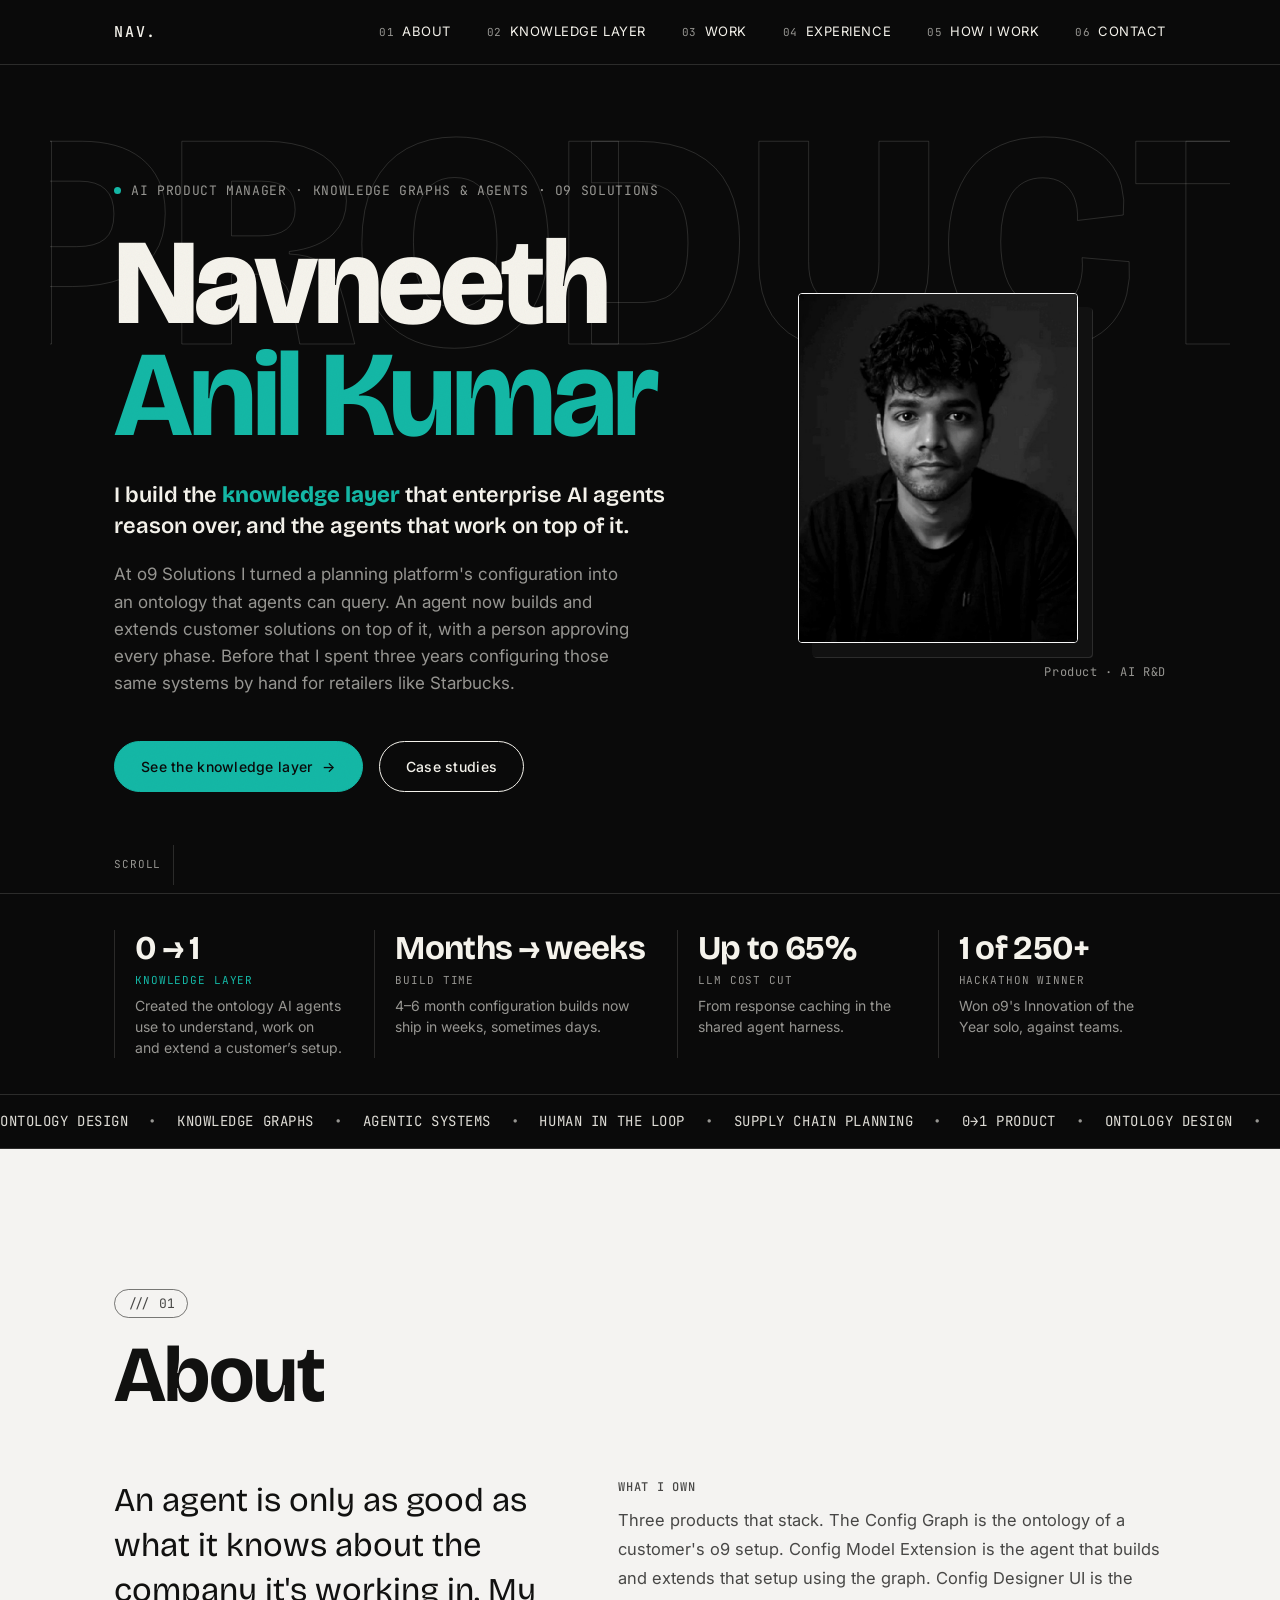
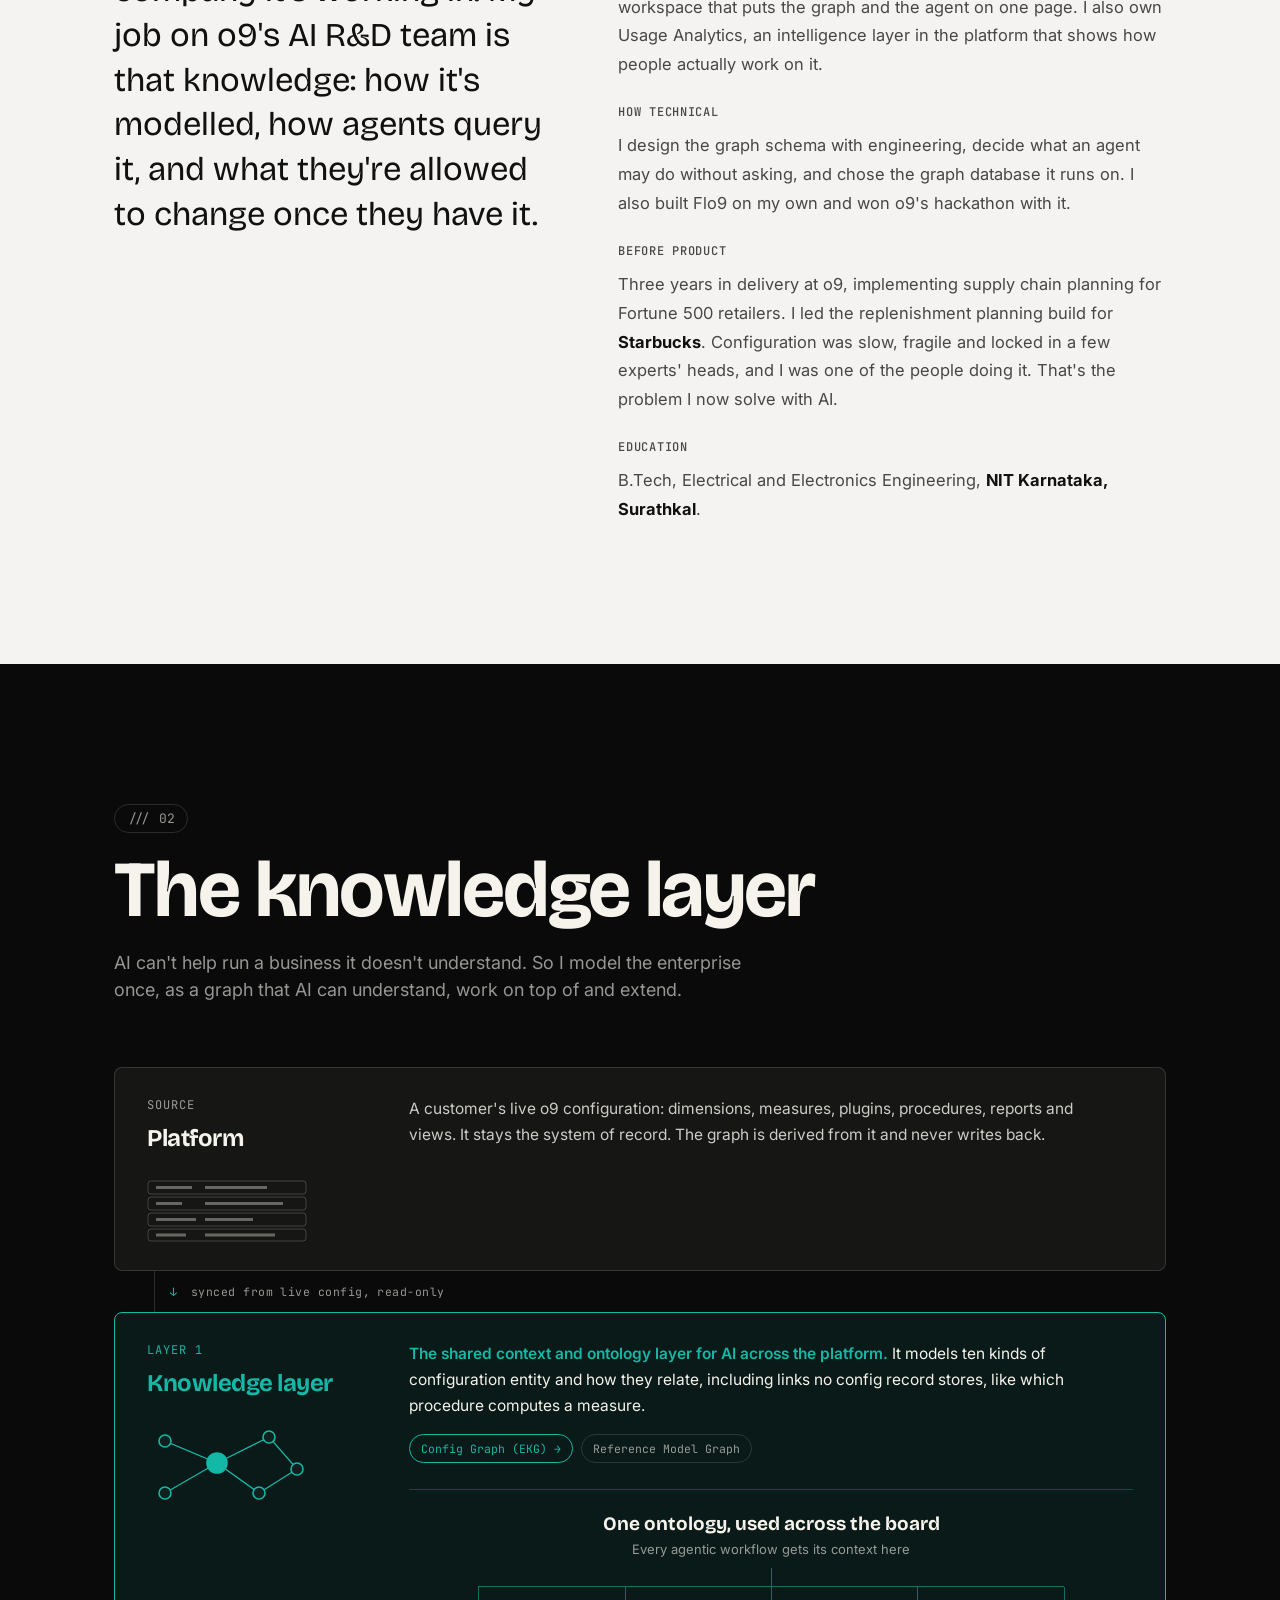
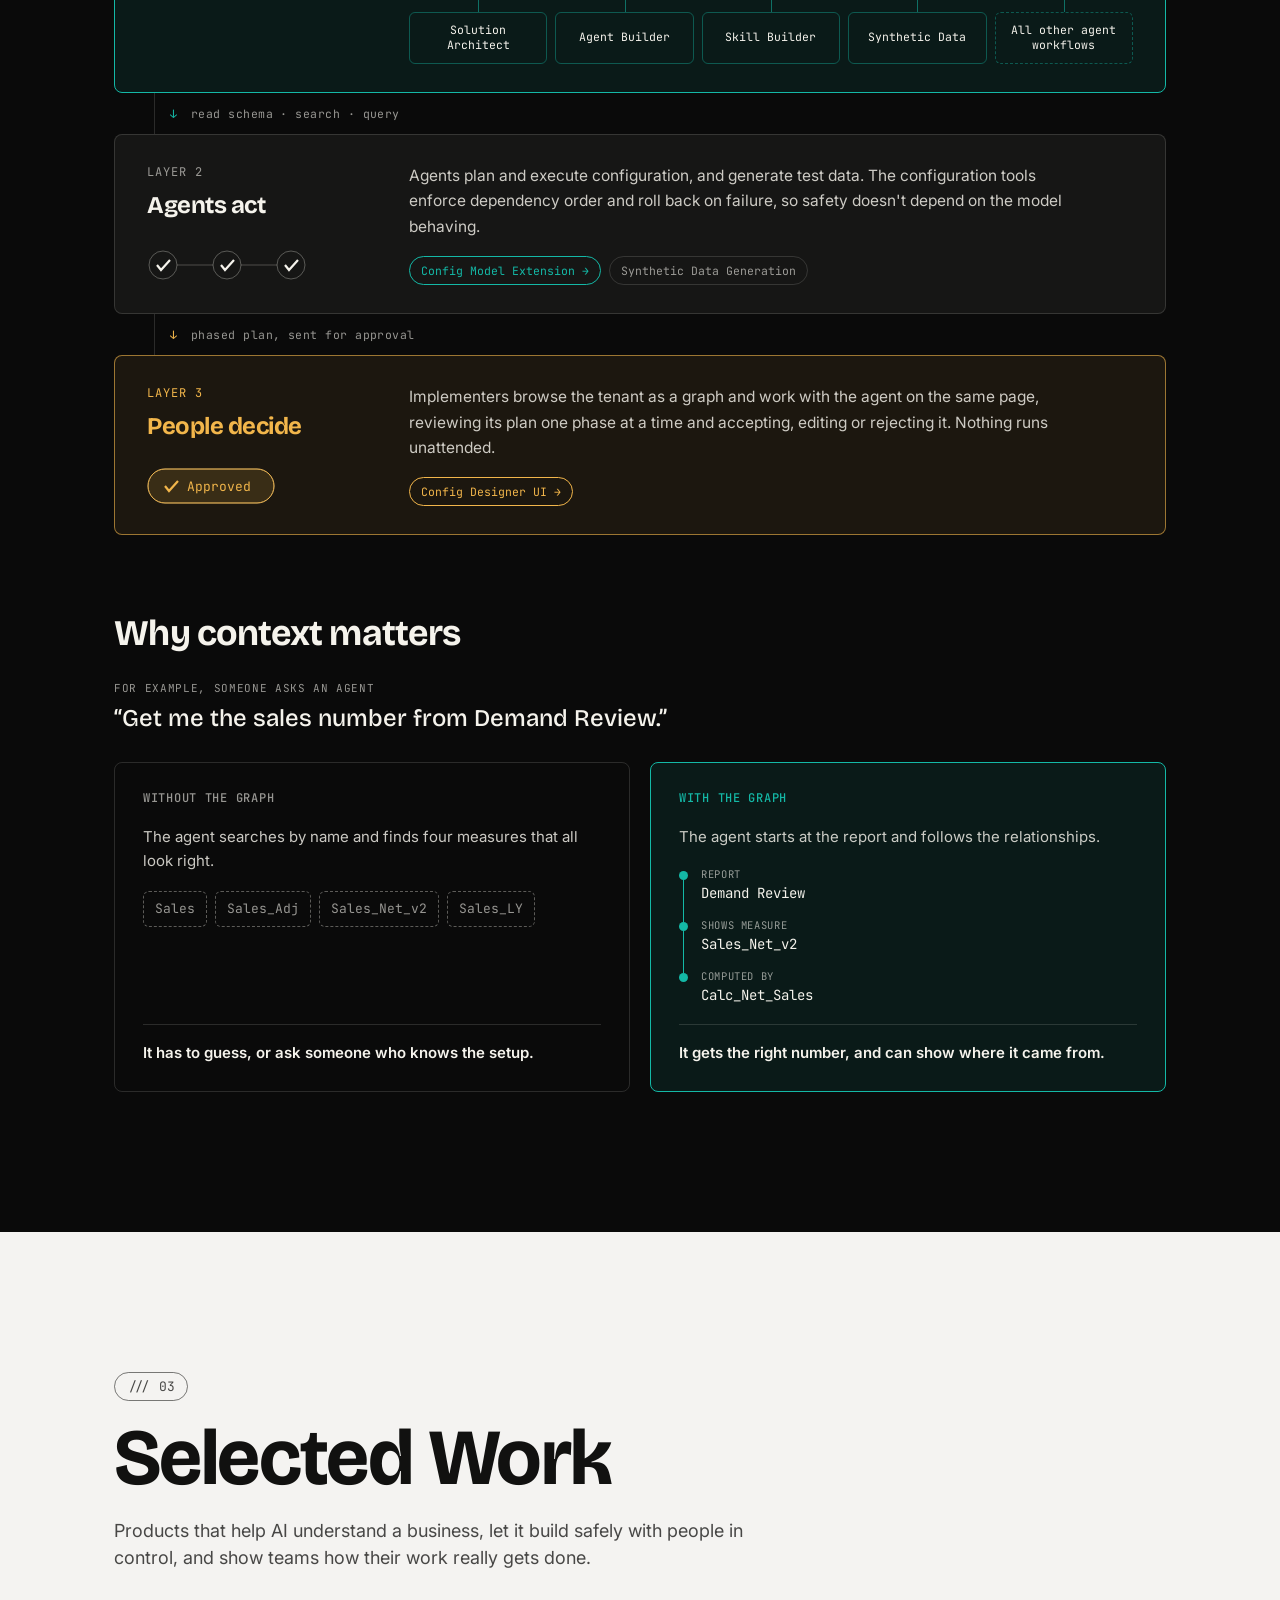
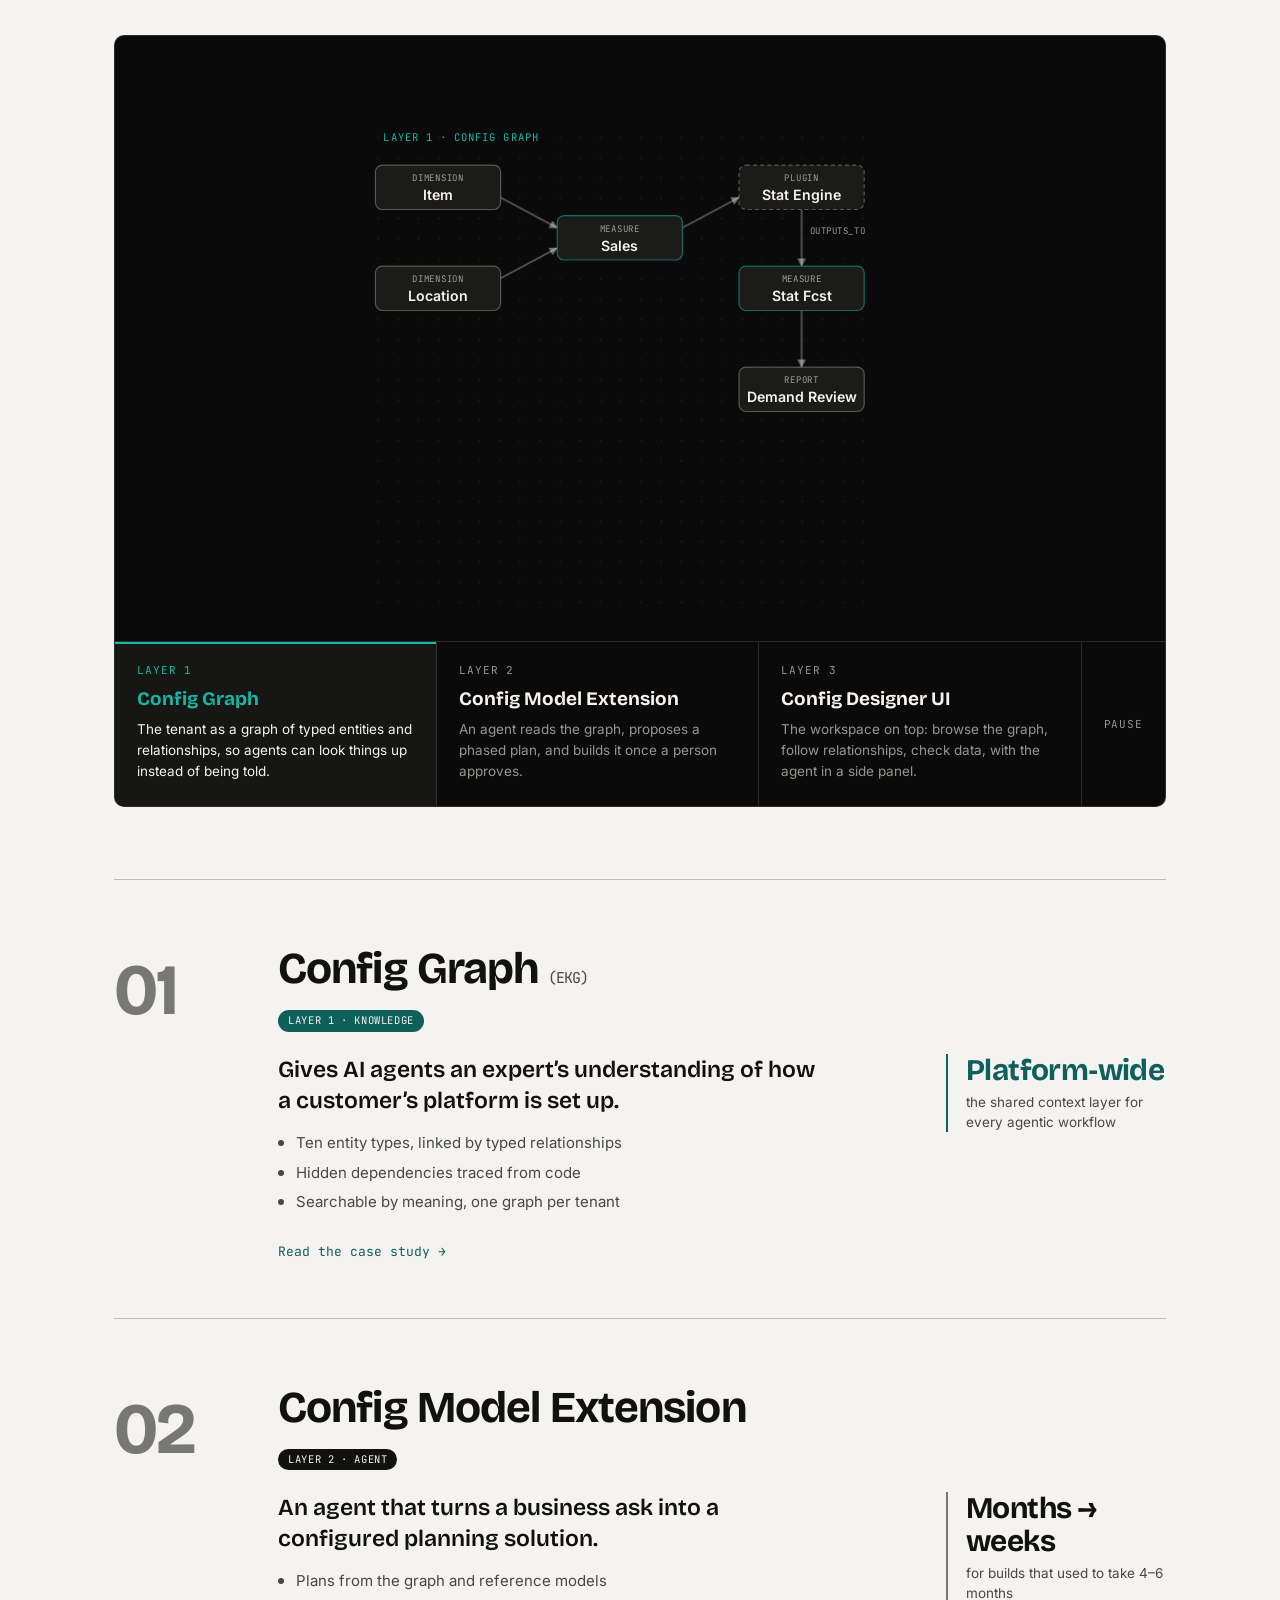
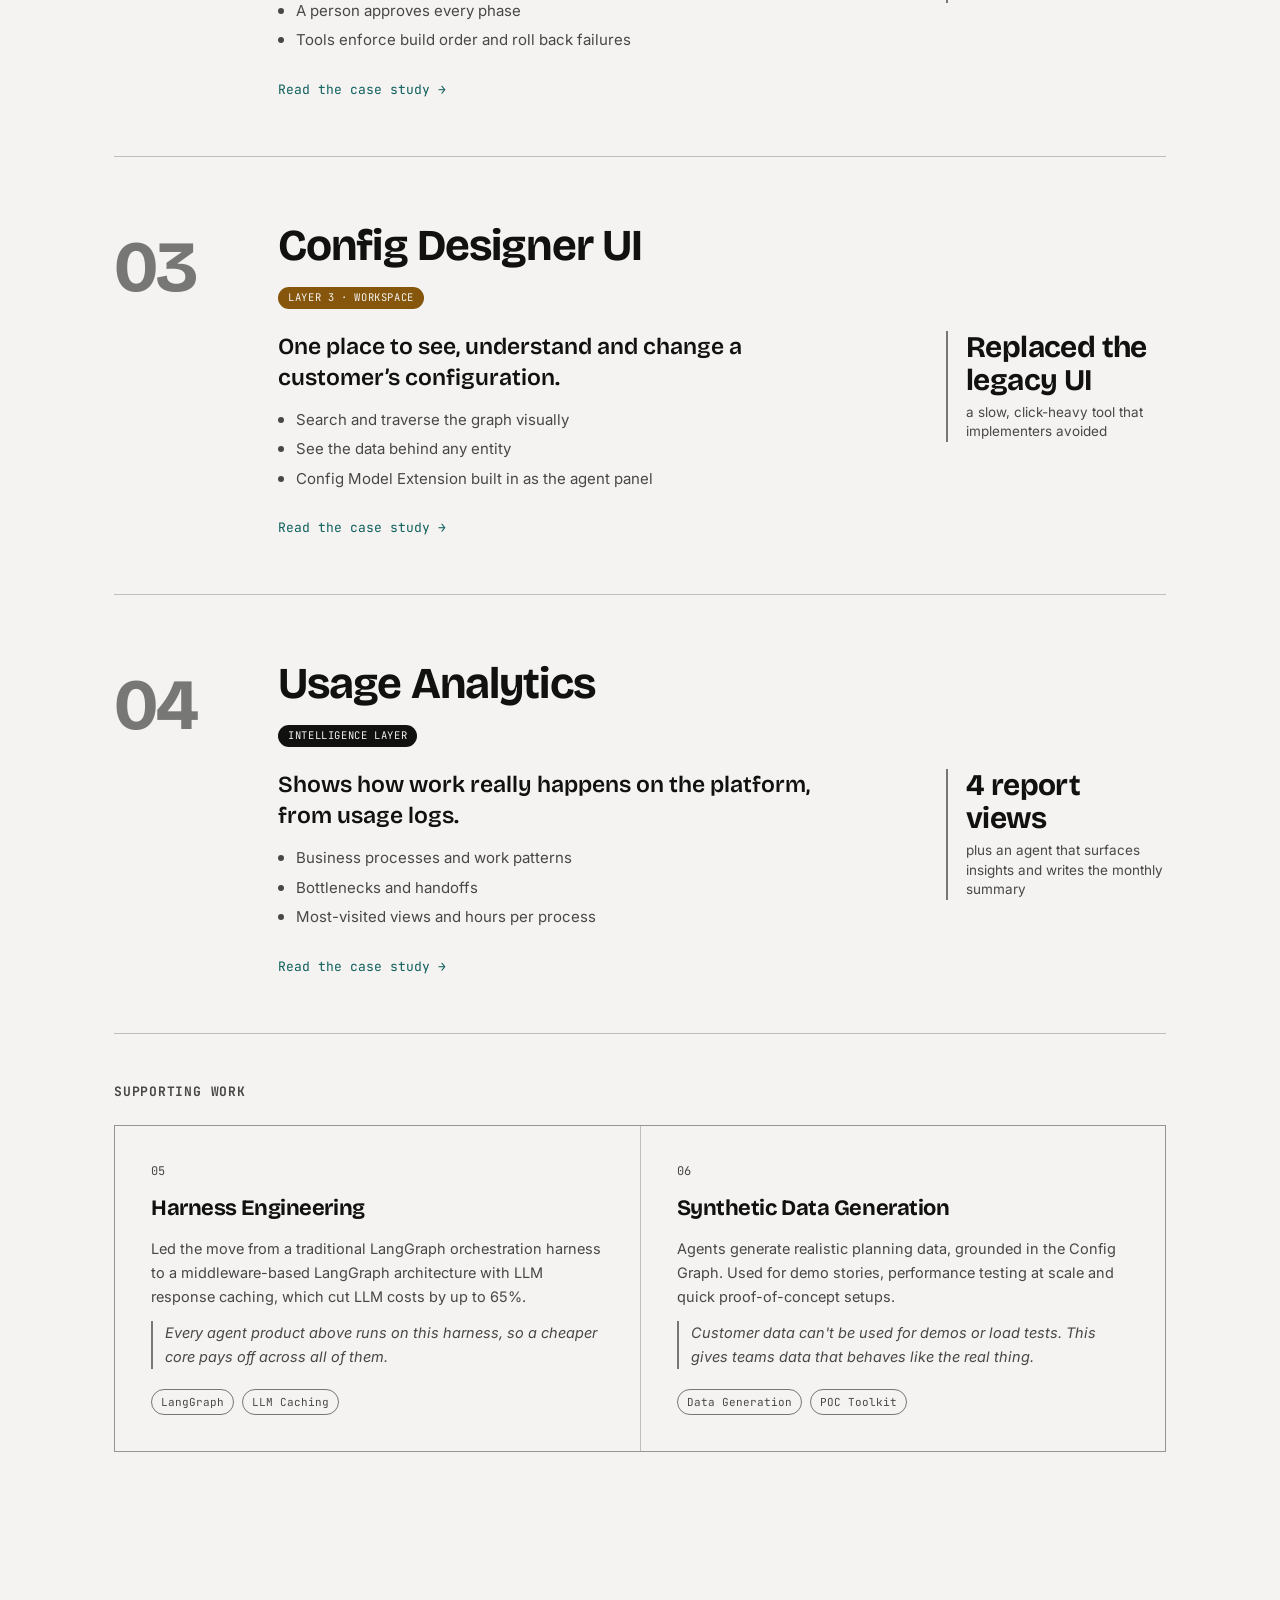
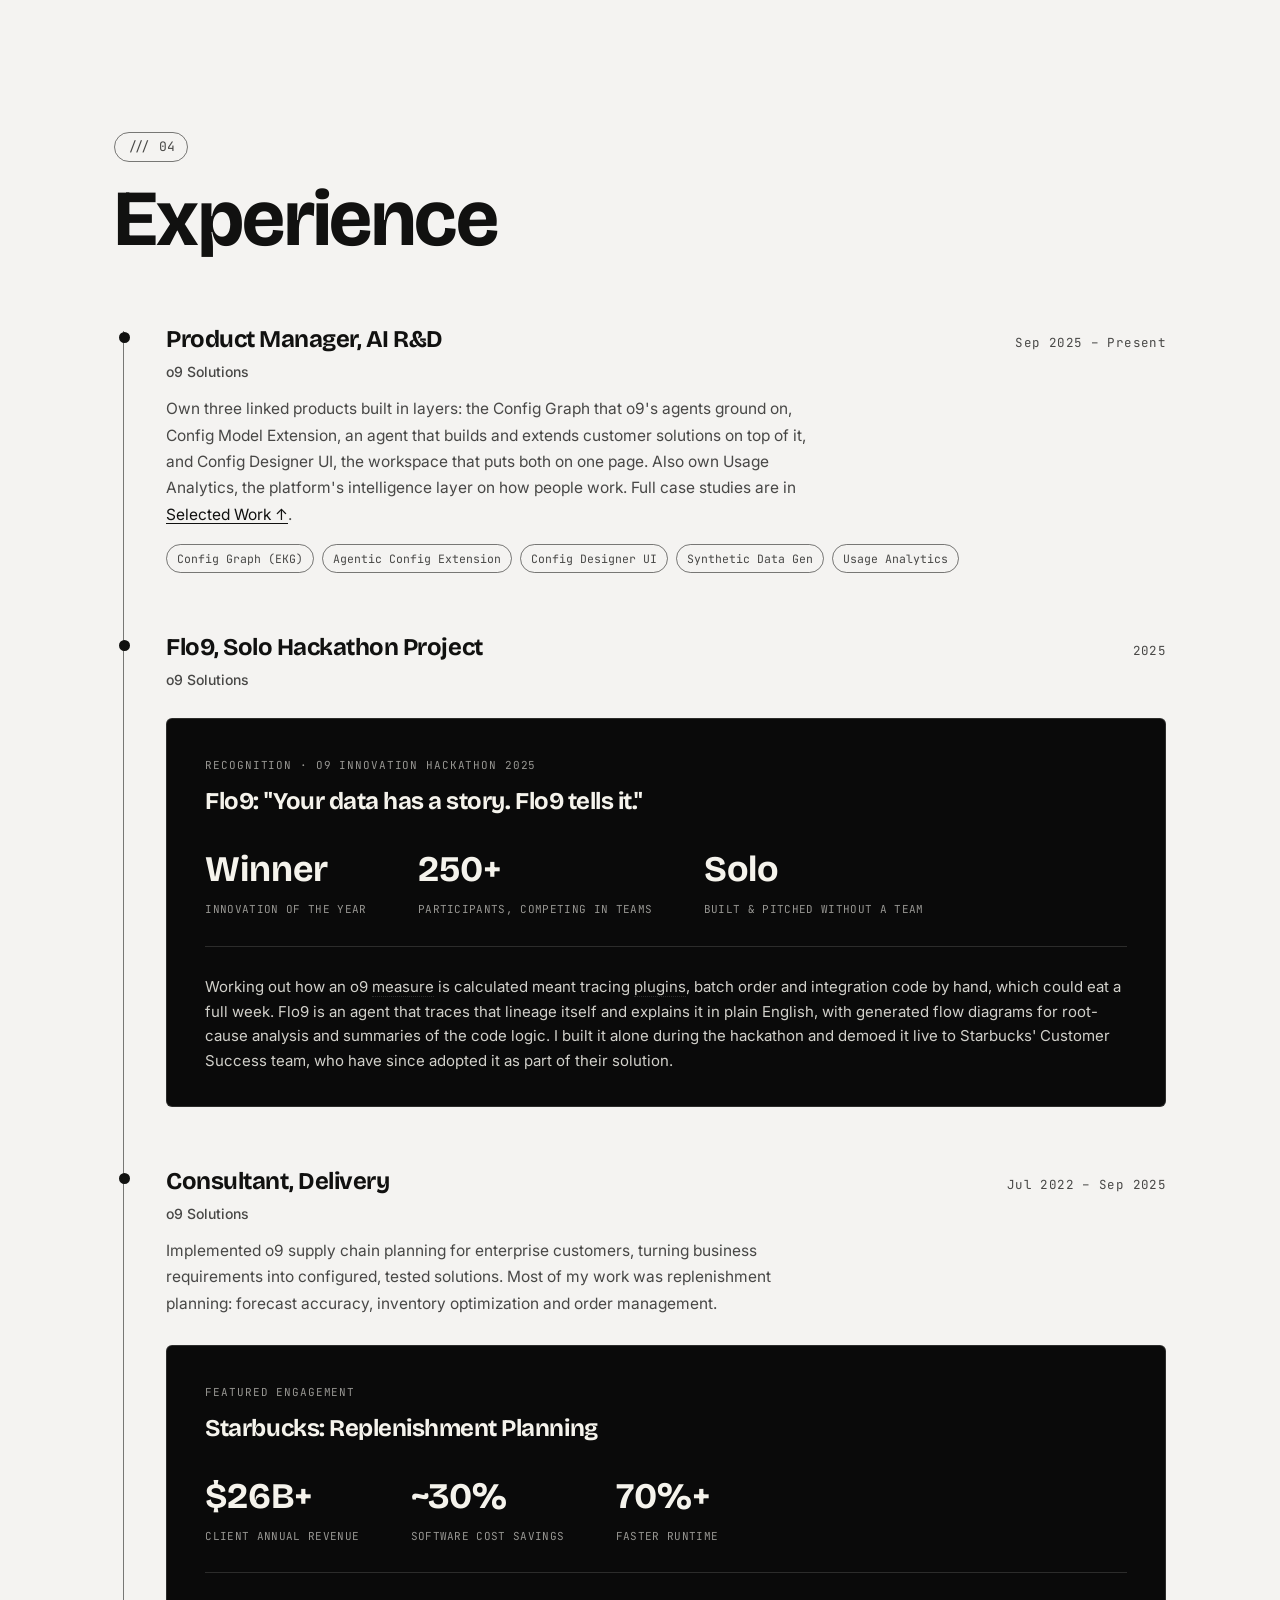
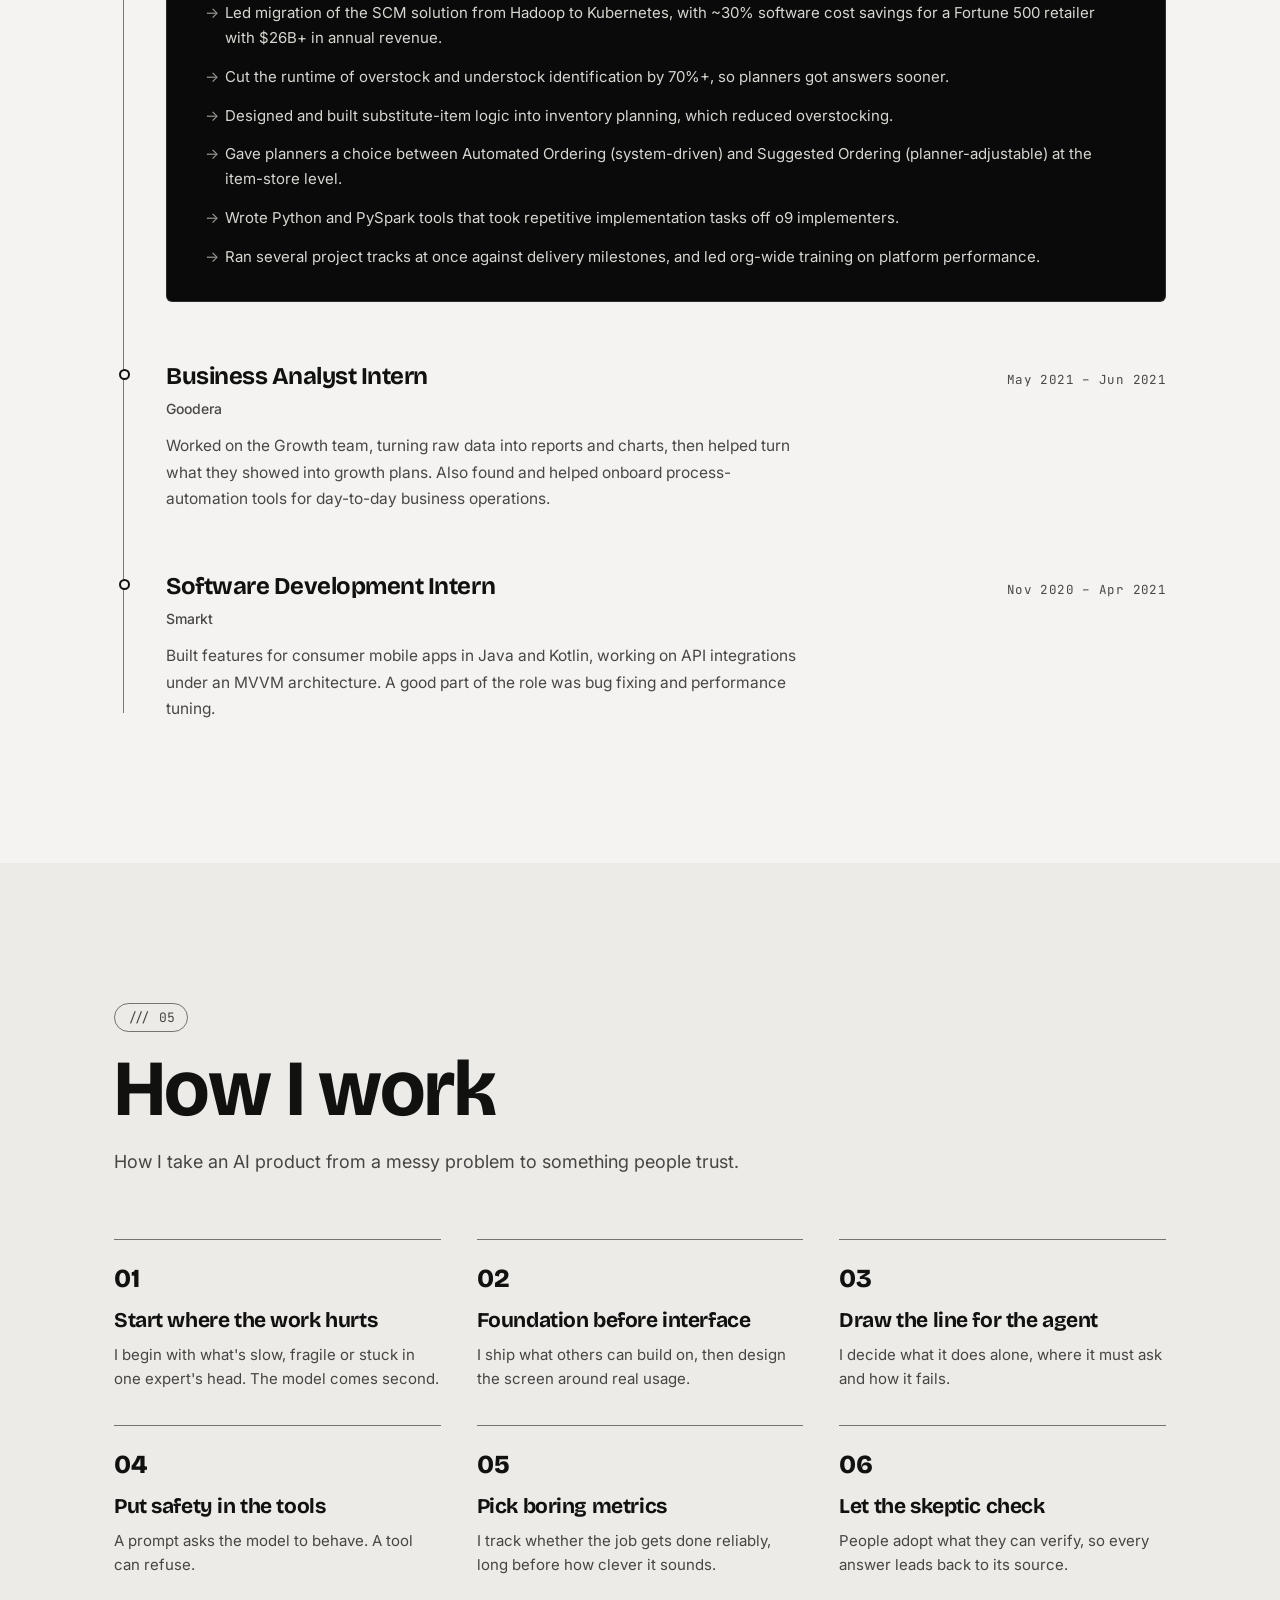
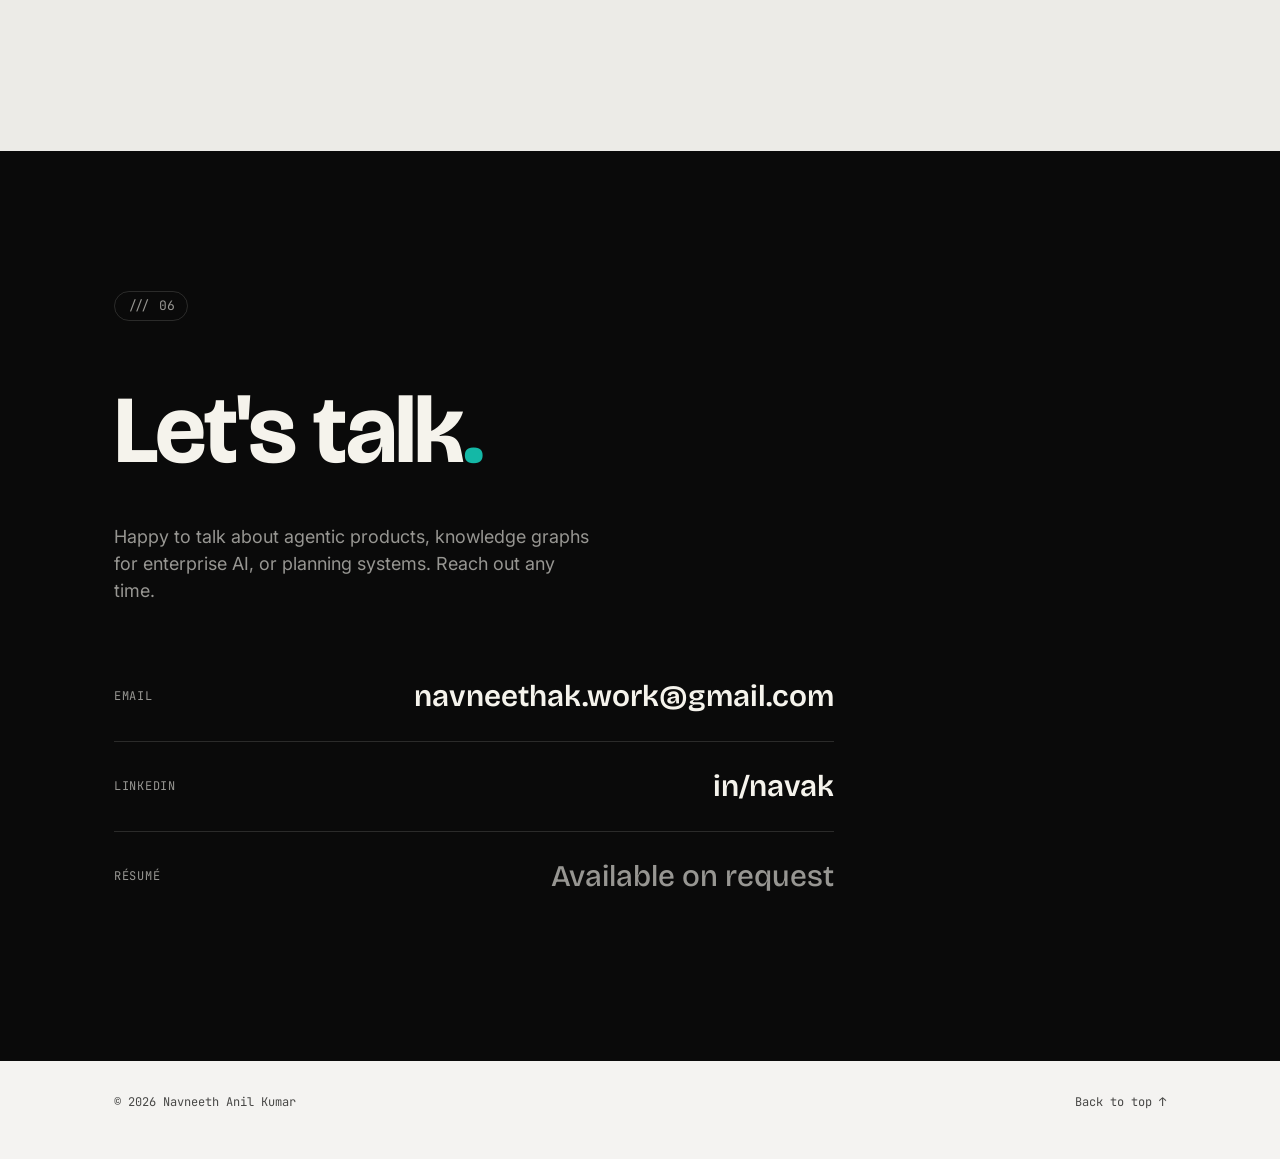
==== commit 30b8328a: "Rename "The Layer" to "Knowledge Layer" Match the nav link and hero button to the section title, and" ====
--- a/index.html
+++ b/index.html
@@ -49,7 +49,7 @@
     </button>
     <ul class="nav-links" id="navLinks">
       <li><a href="#about"><span class="idx">01</span>About</a></li>
-      <li><a href="#layer"><span class="idx">02</span>The Layer</a></li>
+      <li><a href="#layer"><span class="idx">02</span>Knowledge Layer</a></li>
       <li><a href="#projects"><span class="idx">03</span>Work</a></li>
       <li><a href="#experience"><span class="idx">04</span>Experience</a></li>
       <li><a href="#how-i-work"><span class="idx">05</span>How I Work</a></li>
@@ -81,7 +81,7 @@
         hand for retailers like Starbucks.
       </p>
       <div class="hero-actions reveal">
-        <a href="#layer" class="btn btn-solid">See the layer<span class="arrow">&rarr;</span></a>
+        <a href="#layer" class="btn btn-solid">See the knowledge layer<span class="arrow">&rarr;</span></a>
         <a href="#projects" class="btn btn-outline">Case studies</a>
       </div>
     </div>
@@ -309,7 +309,7 @@
     </div>
 
     <div class="example reveal">
-      <h3 class="example-head">Why the layer matters</h3>
+      <h3 class="example-head">Why context matters</h3>
       <p class="example-ask"><span>For example, someone asks an agent</span>&ldquo;Get me the sales number from Demand Review.&rdquo;</p>
       <div class="example-grid">
         <div class="example-side">
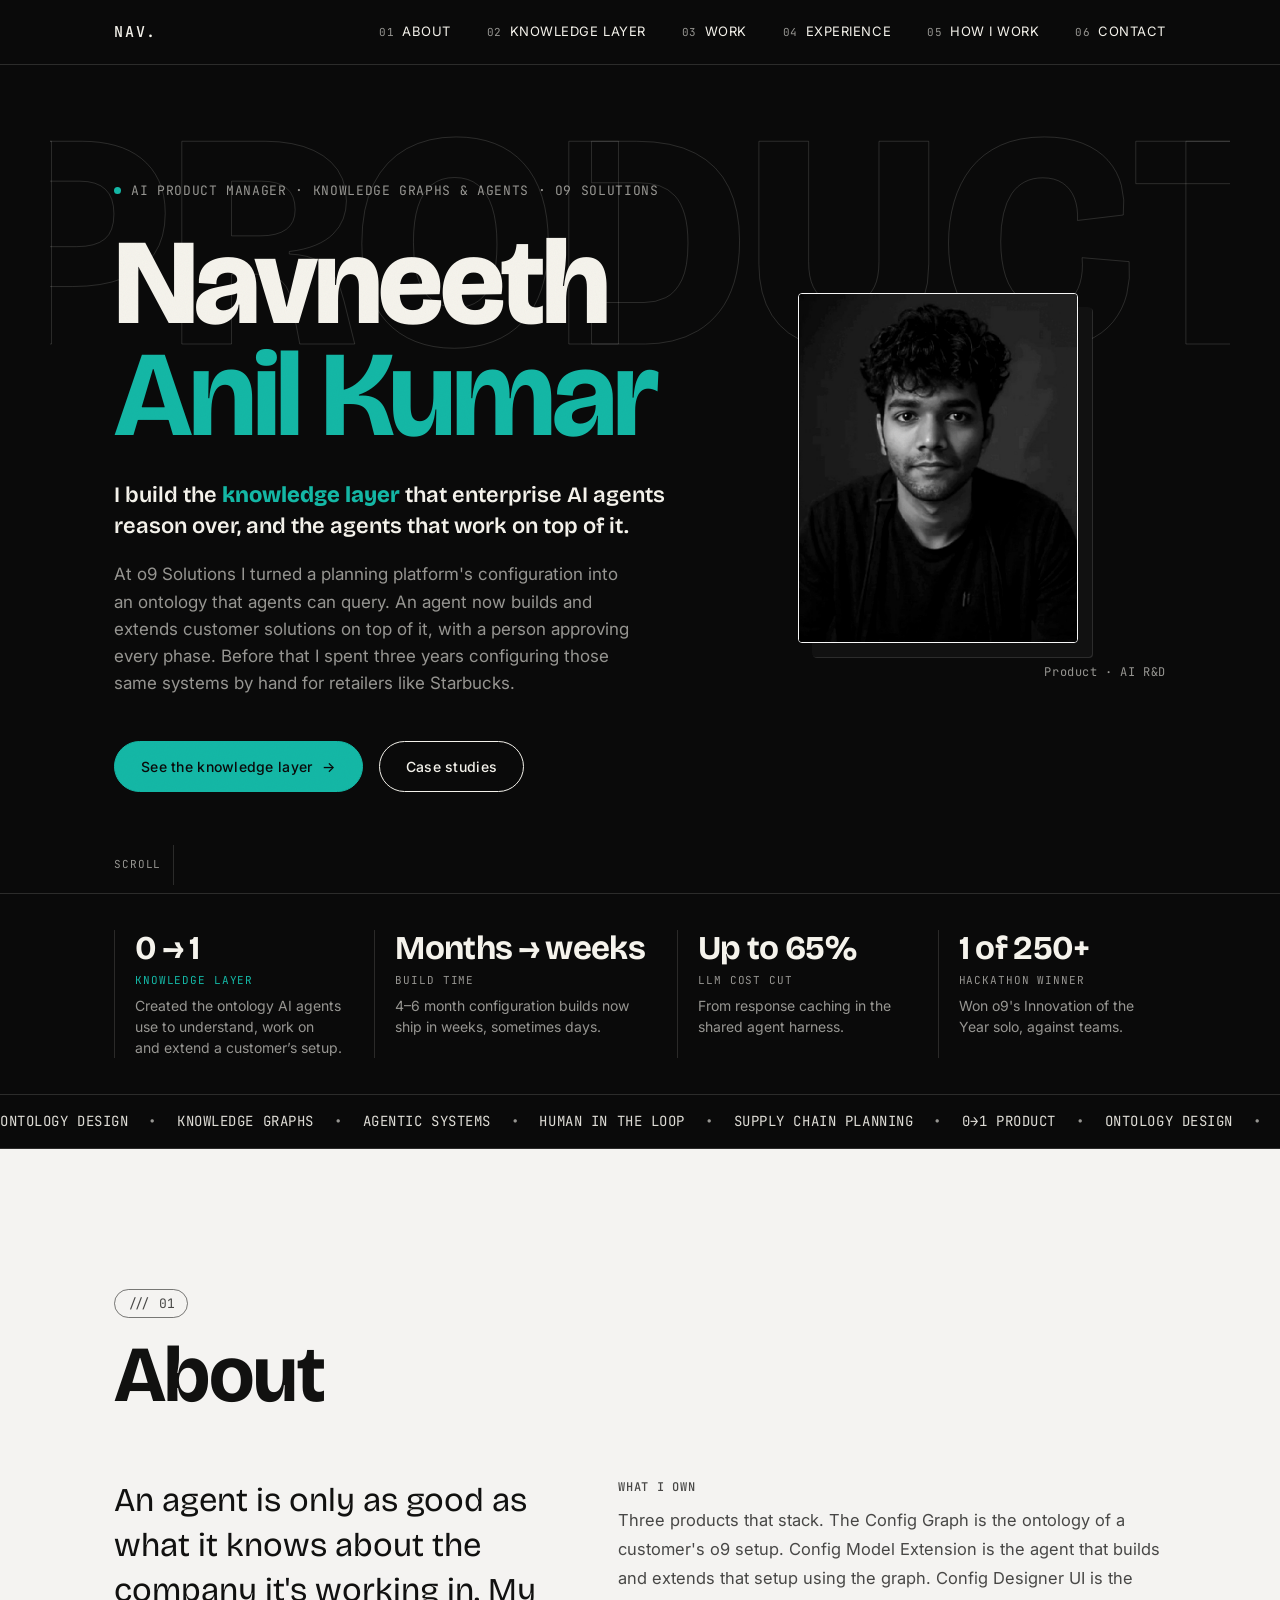
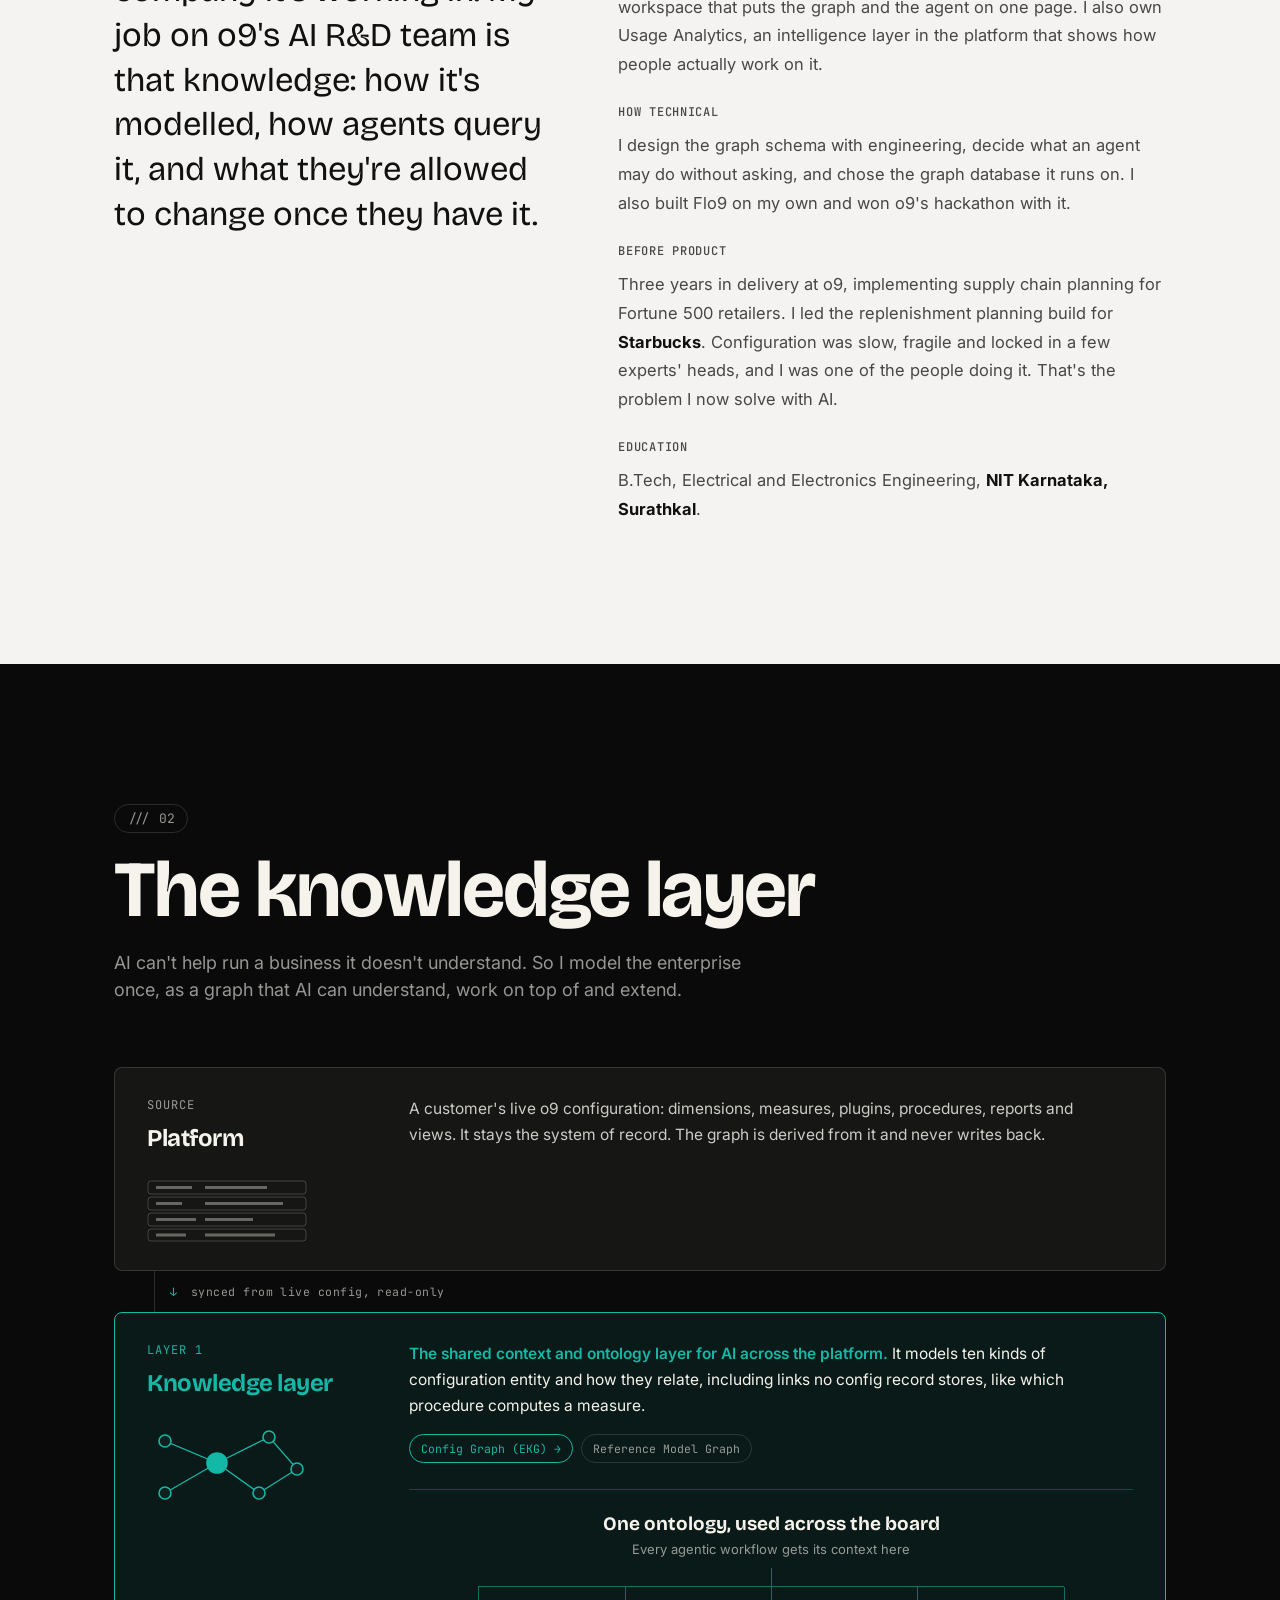
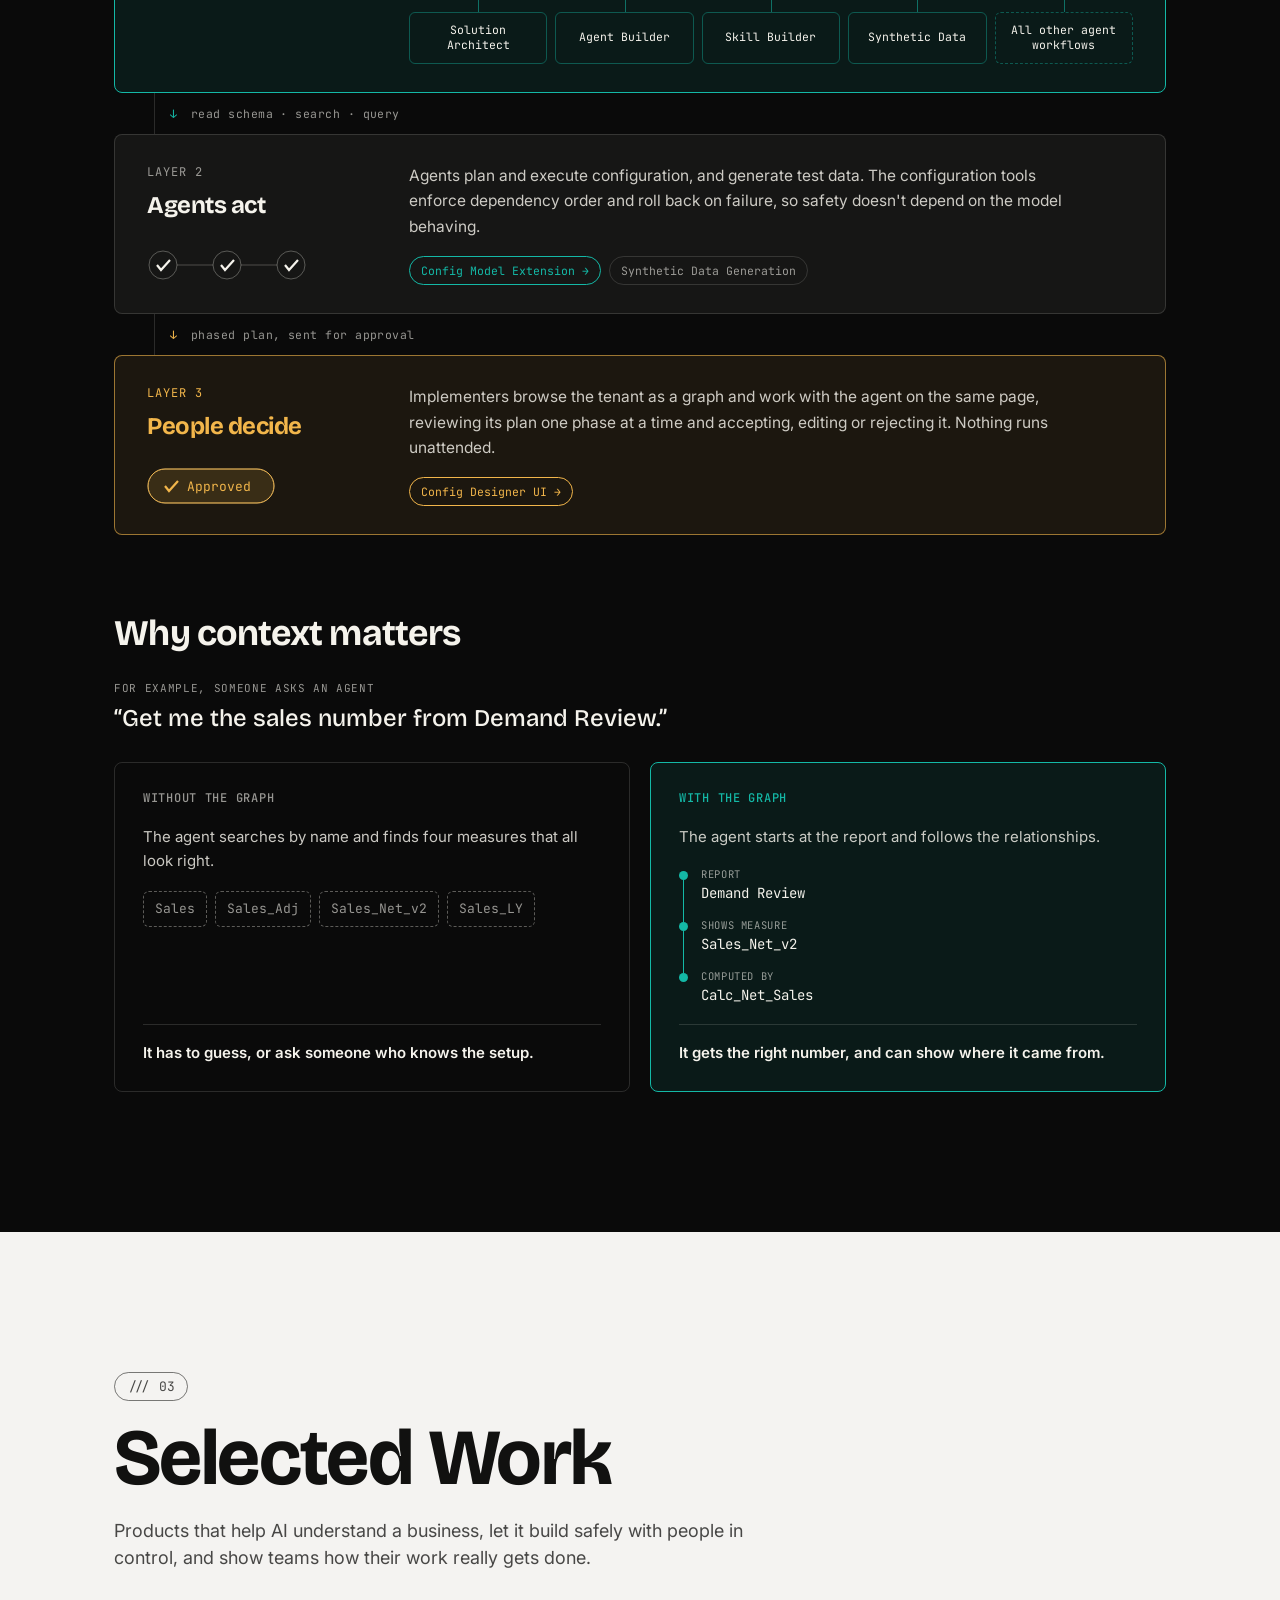
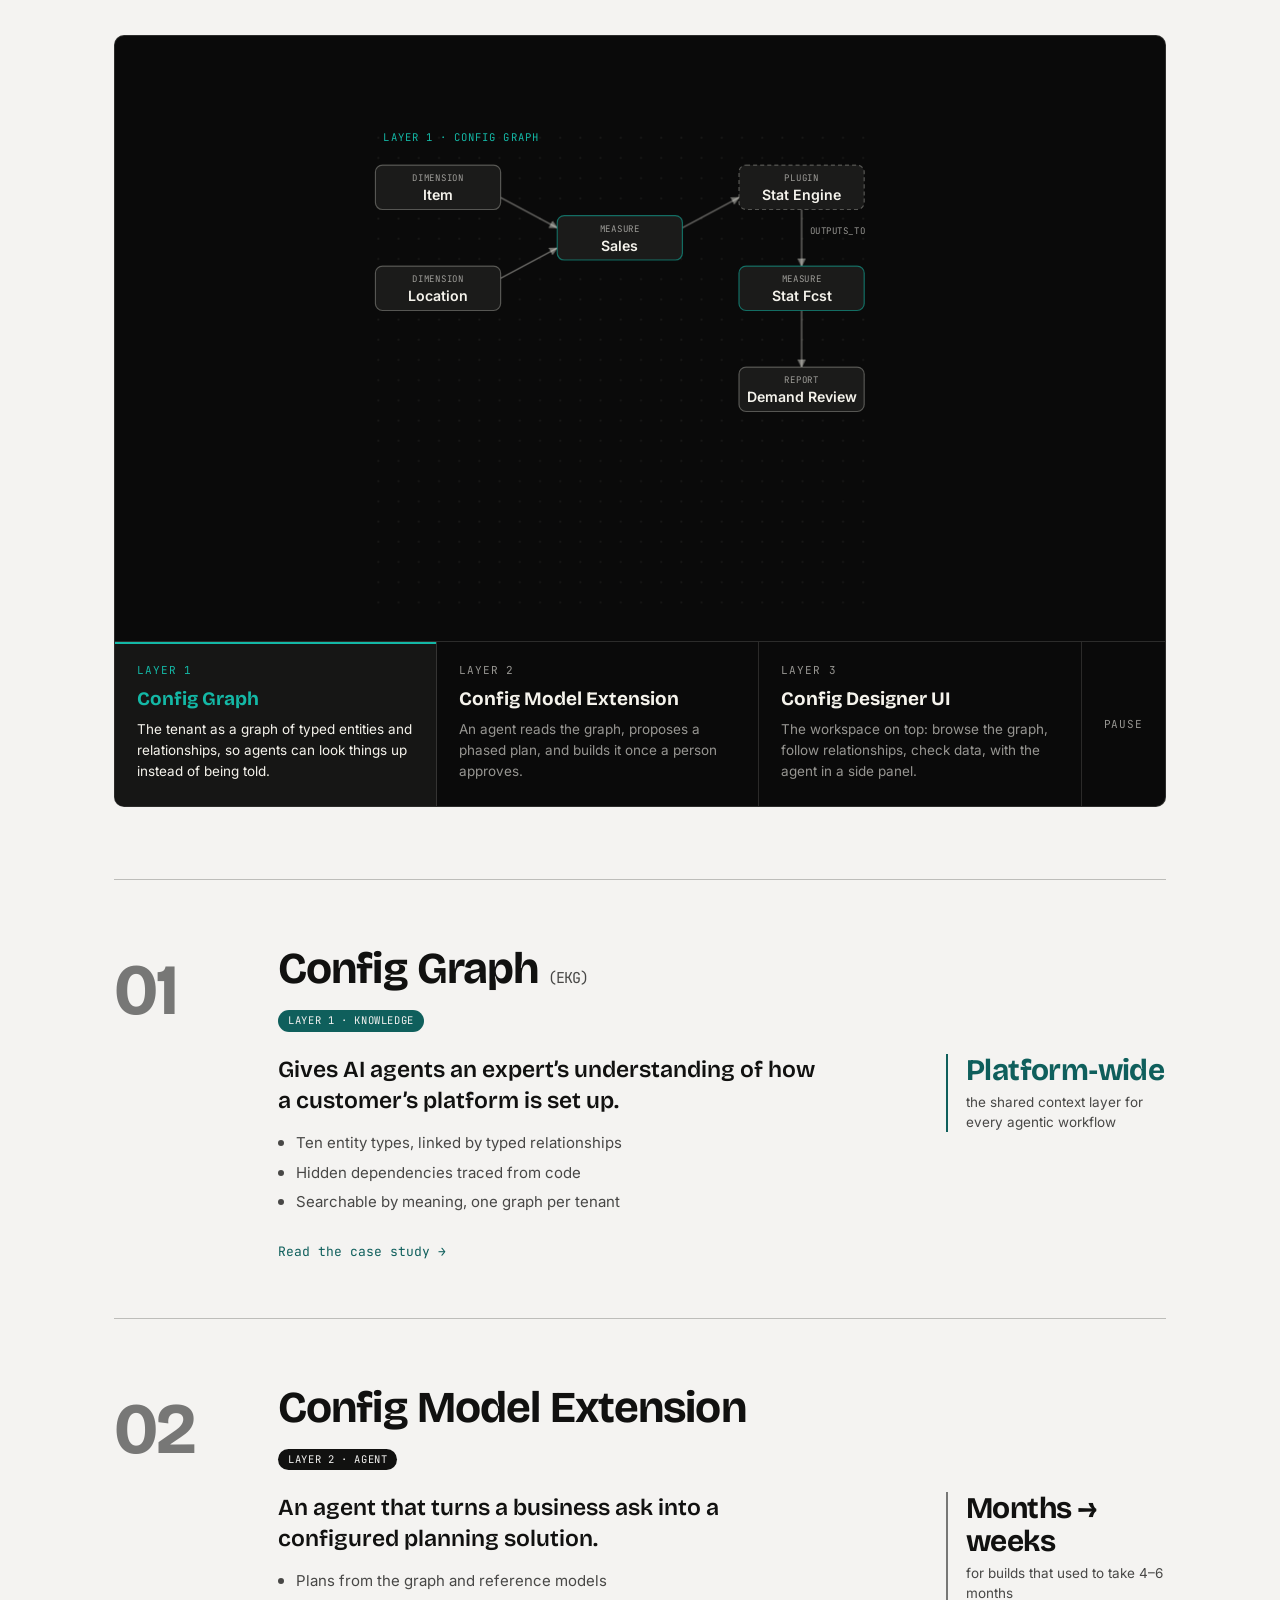
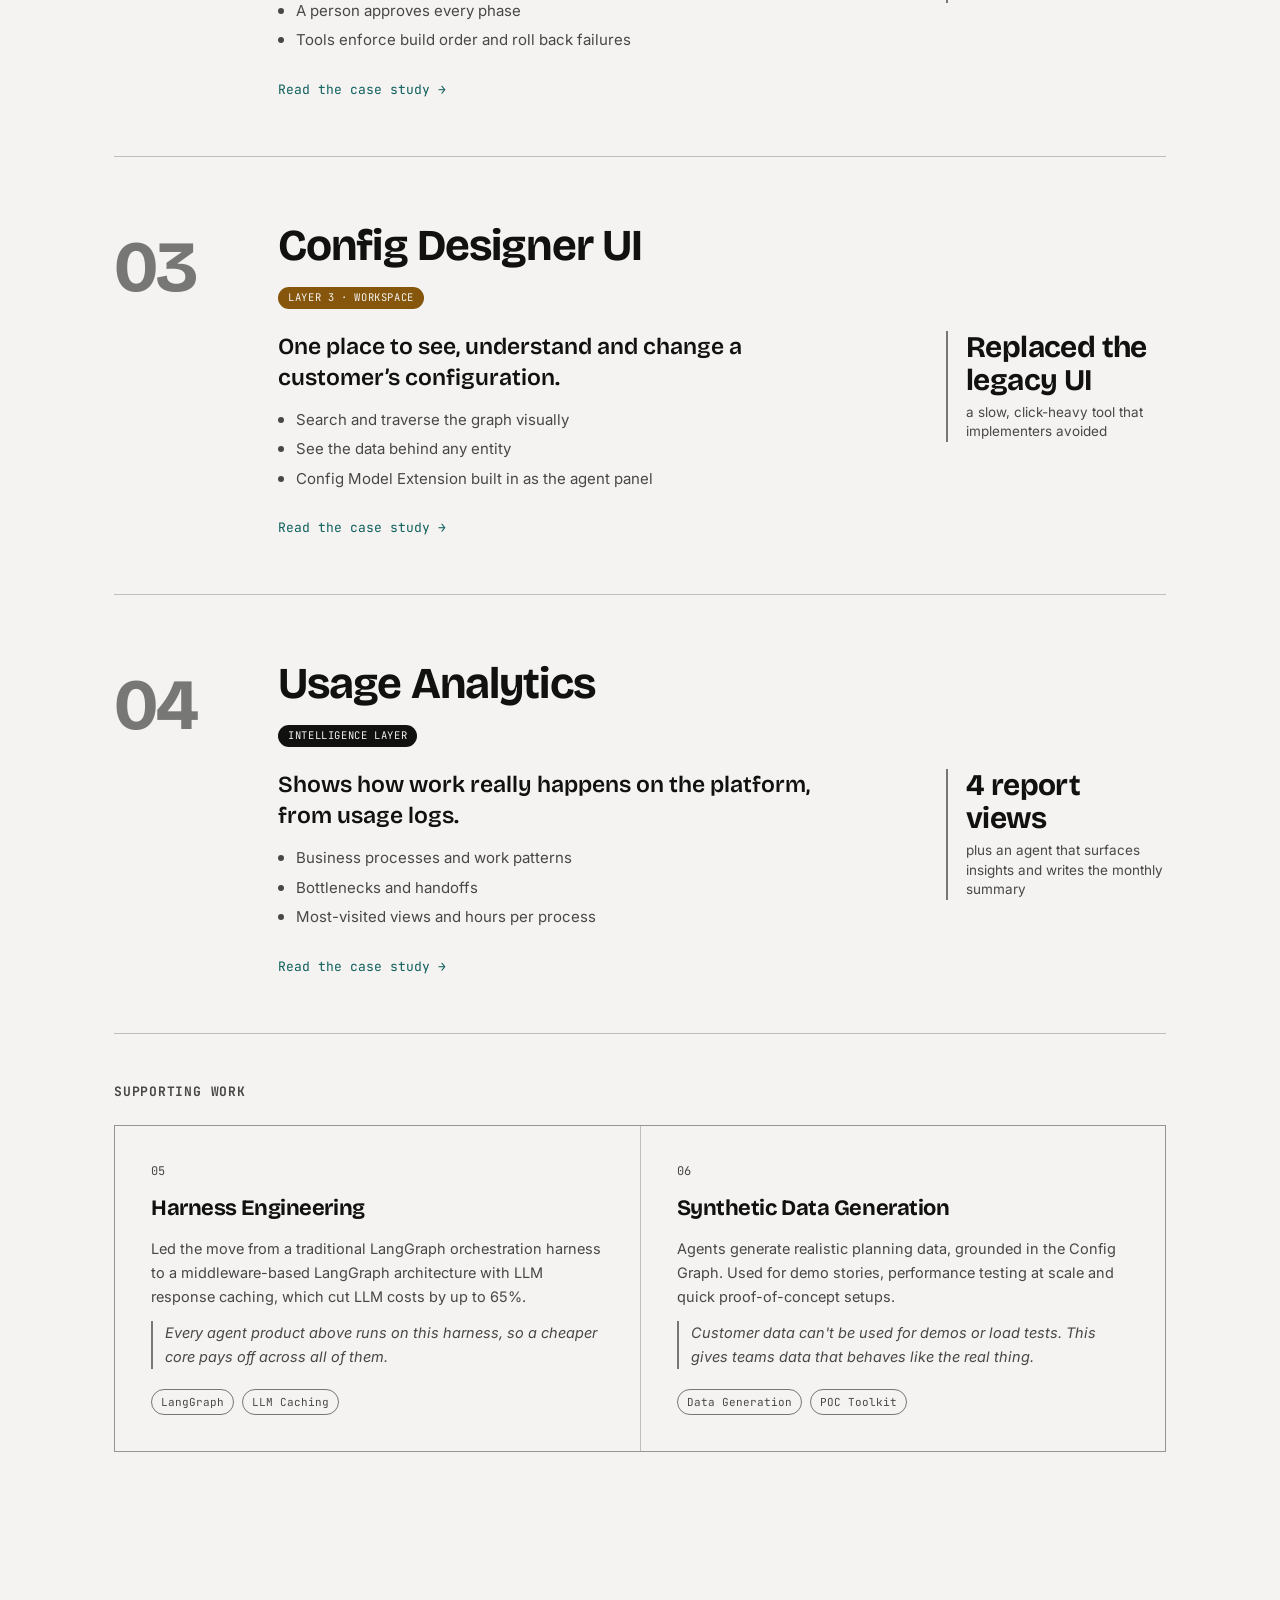
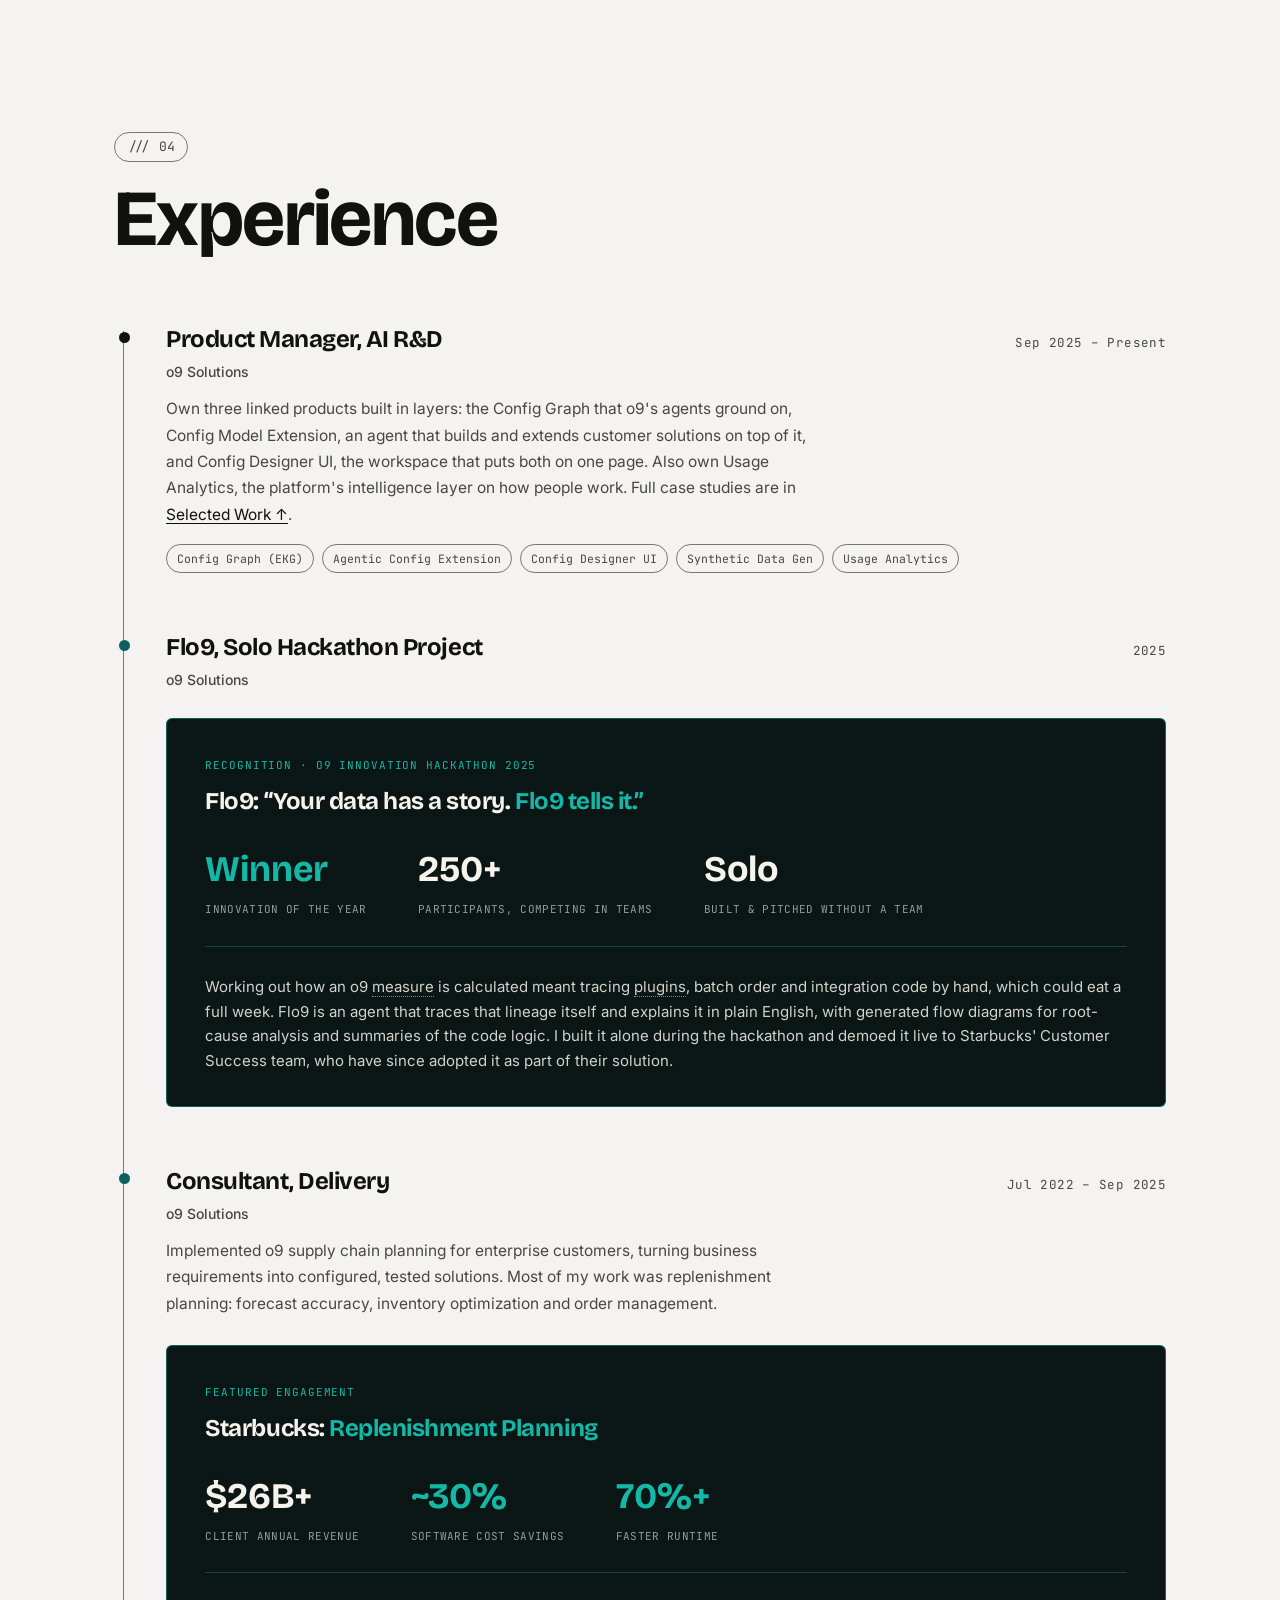
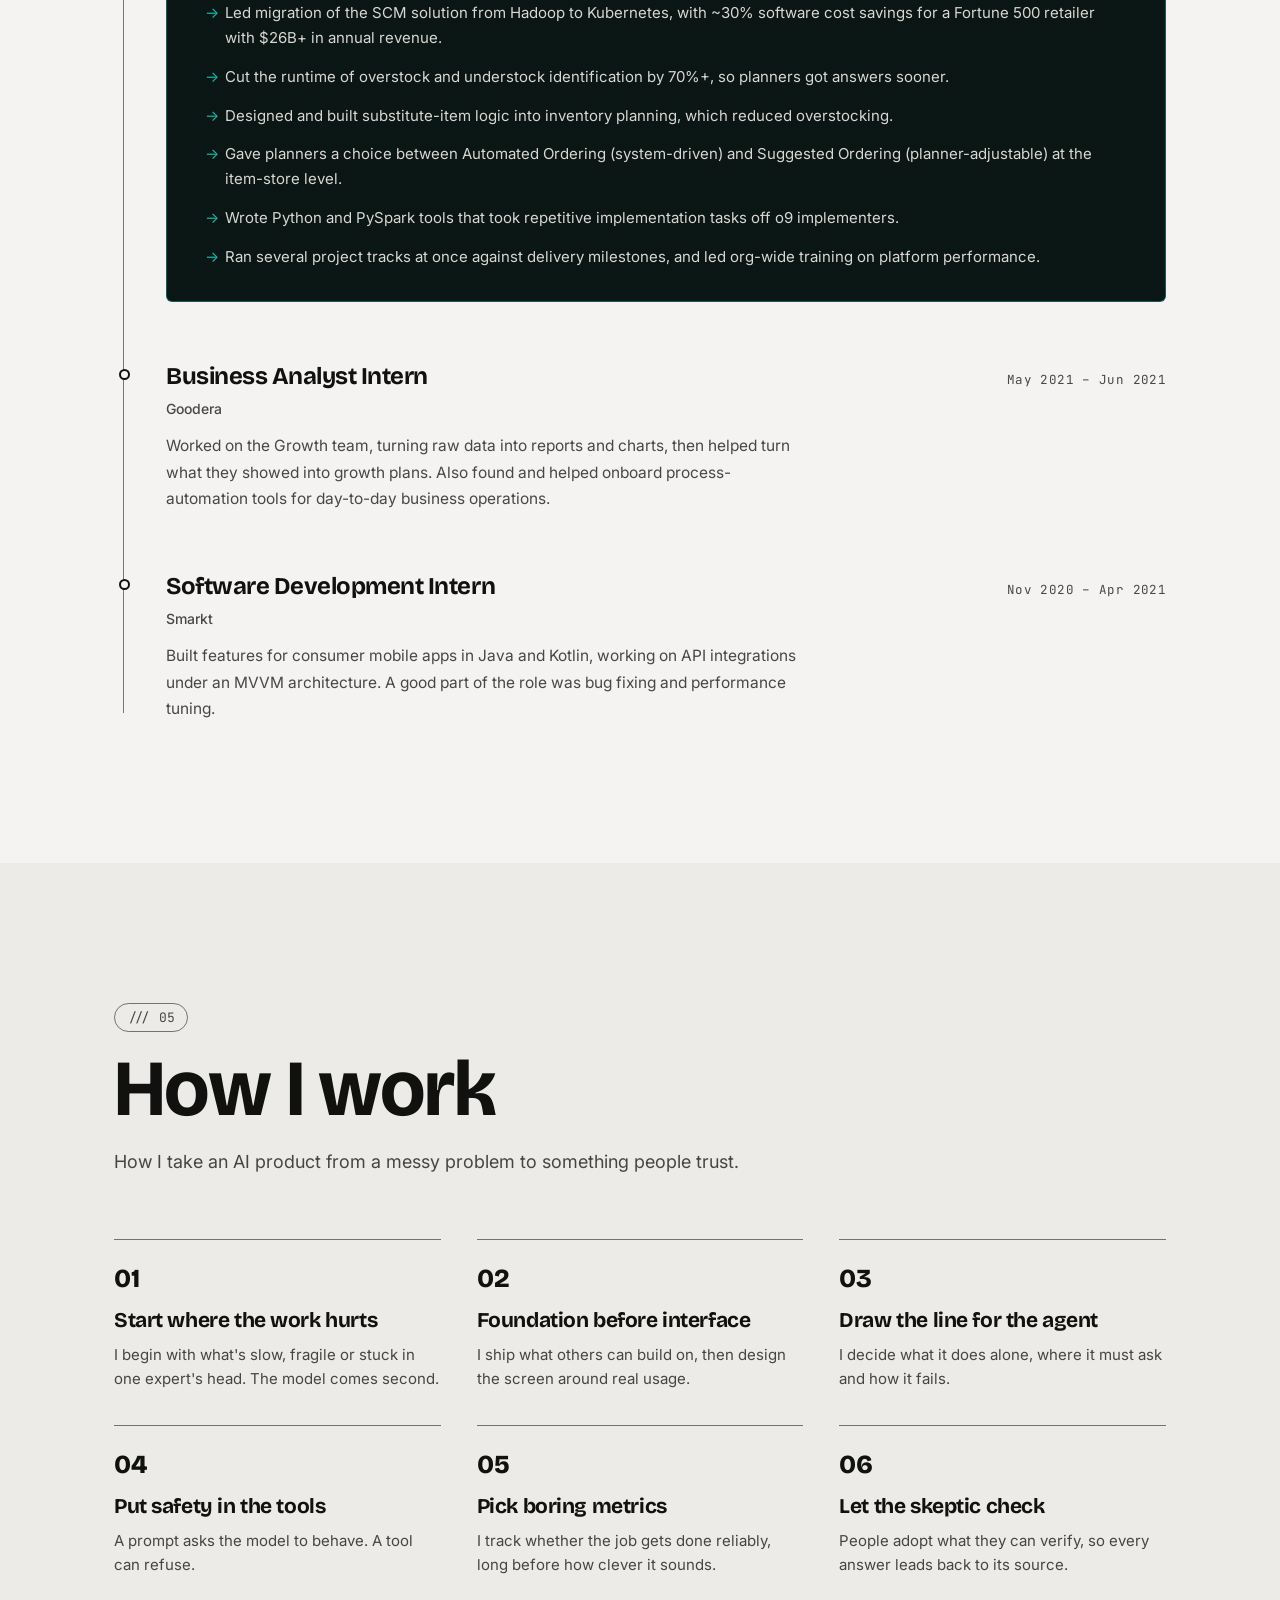
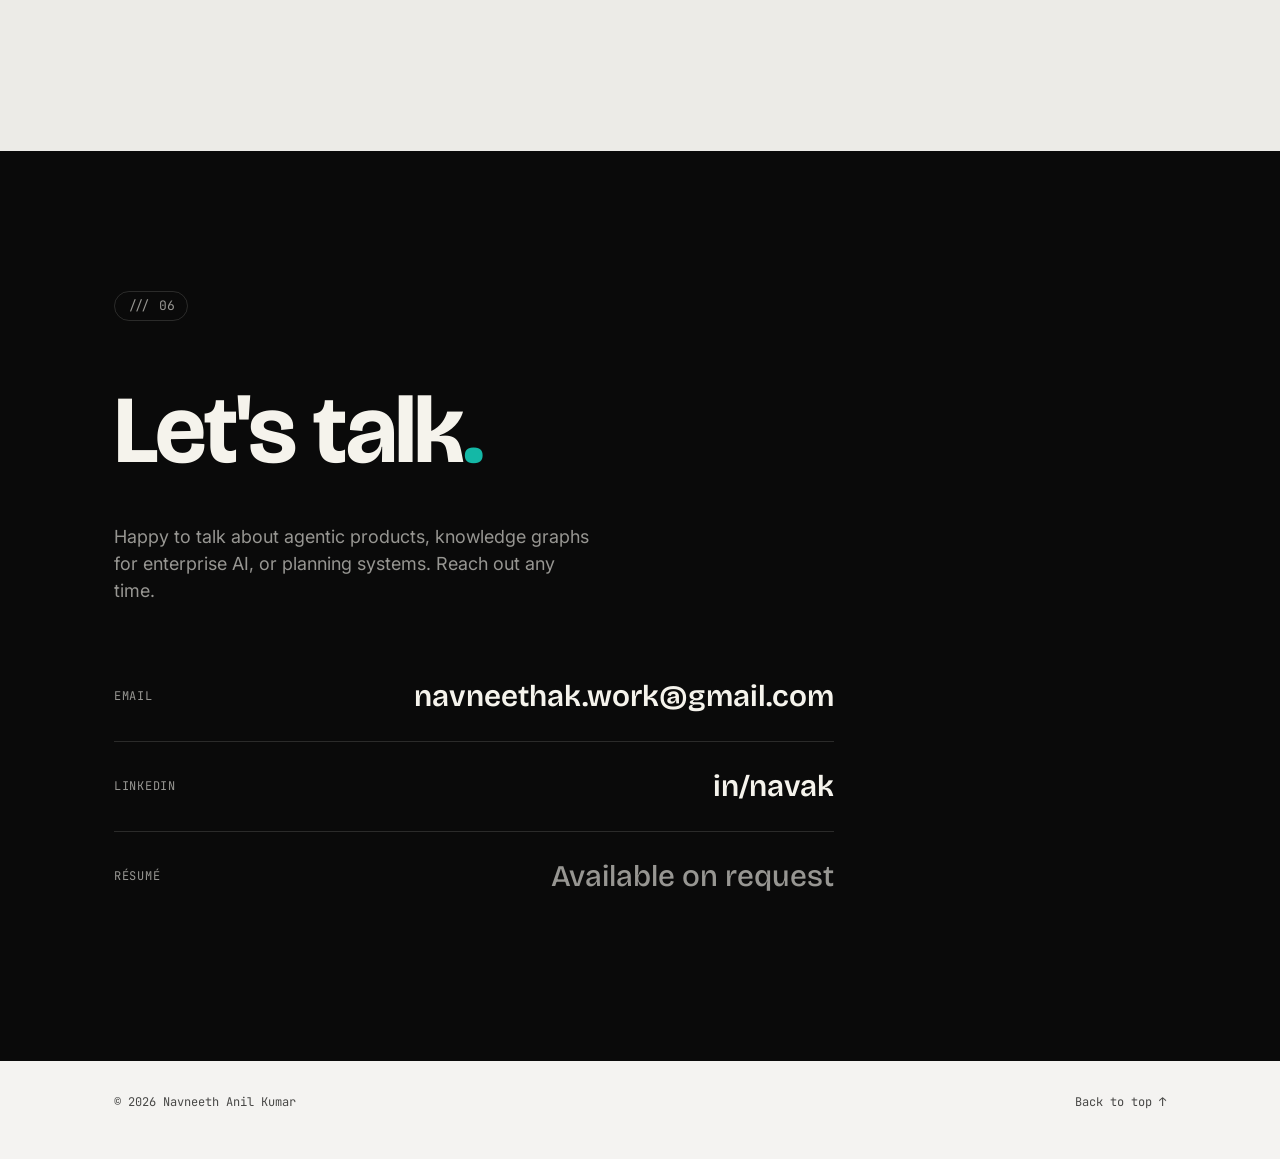
==== commit 7b906b95: "Fix floating arrowheads, add colour to experience cards - Fade each diagram arrowhead in as its line" ====
--- a/index.html
+++ b/index.html
@@ -24,7 +24,7 @@
 <link rel="preconnect" href="https://fonts.googleapis.com">
 <link rel="preconnect" href="https://fonts.gstatic.com" crossorigin>
 <link href="https://fonts.googleapis.com/css2?family=Bricolage+Grotesque:opsz,wght@12..96,400;12..96,500;12..96,600;12..96,700;12..96,800&family=Inter:wght@400;500;600&family=JetBrains+Mono:wght@400;500&display=swap" rel="stylesheet">
-<link rel="stylesheet" href="styles.css?v=14" />
+<link rel="stylesheet" href="styles.css?v=18" />
 <noscript><style>
   .reveal, .reveal.in{ opacity:1 !important; transform:none !important; filter:none !important; }
   .hero-name .line{ opacity:1 !important; transform:none !important; }
@@ -373,18 +373,27 @@
           <text class="mono region s1" style="--d:.1s" x="246" y="84">LAYER 1 &middot; CONFIG GRAPH</text>
 
           <!-- edges: existing -->
-          <path class="edge s1" style="--d:.9s" pathLength="1" d="M362 140 L418 170" marker-end="url(#sysArrow)"/>
-          <path class="edge s1" style="--d:1s" pathLength="1" d="M362 220 L418 190" marker-end="url(#sysArrow)"/>
-          <path class="edge s1" style="--d:1.2s" pathLength="1" d="M542 170 L598 140" marker-end="url(#sysArrow)"/>
-          <path class="edge s1" style="--d:1.4s" pathLength="1" d="M660 152 L660 208" marker-end="url(#sysArrow)"/>
-          <path class="edge s1" style="--d:1.6s" pathLength="1" d="M660 252 L660 308" marker-end="url(#sysArrow)"/>
-          <text class="mono edge-label s1" style="--d:1.5s" x="668" y="176">OUTPUTS_TO</text>
+          <path class="edge s1" style="--d:.9s" pathLength="1" d="M362 140 L418 170"/>
+          <path class="edge-head s1" style="--d:1.35s" d="M362 140 L418 170" marker-end="url(#sysArrow)"/>
+          <path class="edge s1" style="--d:1s" pathLength="1" d="M362 220 L418 190"/>
+          <path class="edge-head s1" style="--d:1.45s" d="M362 220 L418 190" marker-end="url(#sysArrow)"/>
+          <path class="edge s1" style="--d:1.2s" pathLength="1" d="M542 170 L598 140"/>
+          <path class="edge-head s1" style="--d:1.65s" d="M542 170 L598 140" marker-end="url(#sysArrow)"/>
+          <path class="edge s1" style="--d:1.4s" pathLength="1" d="M660 152 L660 208"/>
+          <path class="edge-head s1" style="--d:1.85s" d="M660 152 L660 208" marker-end="url(#sysArrow)"/>
+          <path class="edge s1" style="--d:1.6s" pathLength="1" d="M660 252 L660 308"/>
+          <path class="edge-head s1" style="--d:2.05s" d="M660 252 L660 308" marker-end="url(#sysArrow)"/>
+          <text class="mono edge-label s1" style="--d:1.9s" x="668" y="176">OUTPUTS_TO</text>
           <!-- edges: added by the agent -->
-          <path class="edge e-new s2" style="--d:3.3s" pathLength="1" d="M480 202 L480 418" marker-end="url(#sysArrowNew)"/>
-          <text class="mono edge-label s2" style="--d:3.4s" x="488" y="314">INPUTS_TO</text>
-          <path class="edge e-new s2" style="--d:3.4s" pathLength="1" d="M362 440 L418 440" marker-end="url(#sysArrowNew)"/>
-          <path class="edge e-new s2" style="--d:3.7s" pathLength="1" d="M542 440 L598 440" marker-end="url(#sysArrowNew)"/>
-          <path class="edge e-new s2" style="--d:4s" pathLength="1" d="M660 418 L660 352" marker-end="url(#sysArrowNew)"/>
+          <path class="edge e-new s2" style="--d:3.3s" pathLength="1" d="M480 202 L480 418"/>
+          <path class="edge-head s2" style="--d:3.75s" d="M480 202 L480 418" marker-end="url(#sysArrowNew)"/>
+          <text class="mono edge-label s2" style="--d:3.8s" x="488" y="314">INPUTS_TO</text>
+          <path class="edge e-new s2" style="--d:3.4s" pathLength="1" d="M362 440 L418 440"/>
+          <path class="edge-head s2" style="--d:3.85s" d="M362 440 L418 440" marker-end="url(#sysArrowNew)"/>
+          <path class="edge e-new s2" style="--d:3.7s" pathLength="1" d="M542 440 L598 440"/>
+          <path class="edge-head s2" style="--d:4.15s" d="M542 440 L598 440" marker-end="url(#sysArrowNew)"/>
+          <path class="edge e-new s2" style="--d:4s" pathLength="1" d="M660 418 L660 352"/>
+          <path class="edge-head s2" style="--d:4.45s" d="M660 418 L660 352" marker-end="url(#sysArrowNew)"/>
 
           <!-- query beam: agent reading the graph -->
           <path class="beam s2only" style="--d:.8s" d="M746 194 L546 194"/>
@@ -632,7 +641,7 @@
         </div>
       </article>
 
-      <article class="tl-item tl-featured reveal">
+      <article class="tl-item tl-featured tl-lit reveal">
         <div class="tl-marker"><span class="tl-dot"></span></div>
         <div class="tl-content">
           <div class="tl-top">
@@ -644,11 +653,11 @@
           <div class="case-card">
             <div class="case-card-head">
               <span class="case-tag">Recognition &middot; o9 Innovation Hackathon 2025</span>
-              <h4>Flo9: "Your data has a story. Flo9 tells it."</h4>
+              <h4>Flo9: &ldquo;Your data has a story. <span class="case-payoff">Flo9 tells it.&rdquo;</span></h4>
             </div>
             <div class="case-stats">
               <div class="stat">
-                <span class="stat-num">Winner</span>
+                <span class="stat-num is-key">Winner</span>
                 <span class="stat-label">Innovation of the Year</span>
               </div>
               <div class="stat">
@@ -673,7 +682,7 @@
         </div>
       </article>
 
-      <article class="tl-item tl-featured reveal">
+      <article class="tl-item tl-featured tl-lit reveal">
         <div class="tl-marker"><span class="tl-dot"></span></div>
         <div class="tl-content">
           <div class="tl-top">
@@ -690,7 +699,7 @@
           <div class="case-card">
             <div class="case-card-head">
               <span class="case-tag">Featured Engagement</span>
-              <h4>Starbucks: Replenishment Planning</h4>
+              <h4>Starbucks: <span class="case-payoff">Replenishment Planning</span></h4>
             </div>
             <div class="case-stats">
               <div class="stat">
@@ -698,11 +707,11 @@
                 <span class="stat-label">client annual revenue</span>
               </div>
               <div class="stat">
-                <span class="stat-num">~30%</span>
+                <span class="stat-num is-key">~30%</span>
                 <span class="stat-label">software cost savings</span>
               </div>
               <div class="stat">
-                <span class="stat-num">70%+</span>
+                <span class="stat-num is-key">70%+</span>
                 <span class="stat-label">faster runtime</span>
               </div>
             </div>
--- a/styles.css
+++ b/styles.css
@@ -808,6 +808,11 @@
 .sys .n-name{ font-size:14px; font-weight:600; text-anchor:middle; }
 .edge{ fill:none; stroke:rgba(245,243,236,0.4); stroke-width:1.4; stroke-dasharray:1; stroke-dashoffset:0; }
 .edge.e-new{ stroke:var(--accent); }
+/* Arrowheads are separate paths: a marker on the drawing line would show before the line does. */
+.edge-head{ fill:none; stroke:transparent; stroke-width:1.4; pointer-events:none; }
+.sys[data-step="1"] .edge-head.s1,
+.sys[data-step="2"] .edge-head.s2{ animation:sysHead .15s linear var(--d) both; }
+@keyframes sysHead{ from{ opacity:0; } to{ opacity:1; } }
 .sys .edge-label{ font-size:9px; letter-spacing:0.06em; fill:var(--void-muted); }
 .beam{ fill:none; stroke:var(--accent); stroke-width:2; stroke-dasharray:5 7; }
 .sys[data-step="2"] .beam{ animation:sysIn .4s ease var(--d) both, sysFlow .7s linear infinite; }
@@ -937,6 +942,28 @@
 .project.is-know .project-proof{ border-color:var(--accent-dark); }
 .project.is-know .project-proof strong{ color:var(--accent-dark); }
 .project.is-human .layer-pos{ background:var(--human-dark); }
+/* Three columns collide on phones ("PARTICIPANTS," ran into "BUILT"), so stats become rows. */
+@media (max-width:520px){
+  .case-stats{ grid-template-columns:minmax(0,1fr); gap:12px; }
+  .case-stats .stat{ flex-direction:row; align-items:center; gap:14px; }
+  .case-stats .stat-num{ flex:0 0 88px; }
+  .case-stats .stat-label{ min-width:0; }
+}
+/* Featured experience cards: Flo9, and the delivery work the knowledge layer grew out of.
+   Teal marks the payoff and Navneeth's own results, never context such as client revenue. */
+.tl-lit .tl-dot{ background:var(--accent-dark); border-color:var(--accent-dark); }
+.tl-lit .case-card{
+  border-color:rgba(20,184,166,0.45);
+  background-image:linear-gradient(rgba(20,184,166,0.07),rgba(20,184,166,0.07));
+}
+.tl-lit .case-tag,
+.case-payoff,
+.tl-lit .stat-num.is-key,
+.tl-lit .case-list li::before{ color:var(--accent); }
+.tl-lit .case-stats{ border-bottom-color:rgba(20,184,166,0.3); }
+.tl-lit .gloss{ border-bottom-color:var(--accent); }
+.tl-lit .gloss .gloss-tip{ background:var(--accent); color:var(--void); }
+.tl-lit .gloss .gloss-tip::after{ border-top-color:var(--accent); }
 
 @media (prefers-reduced-motion: reduce){
   .sys *, .sys *::after{ animation:none !important; }
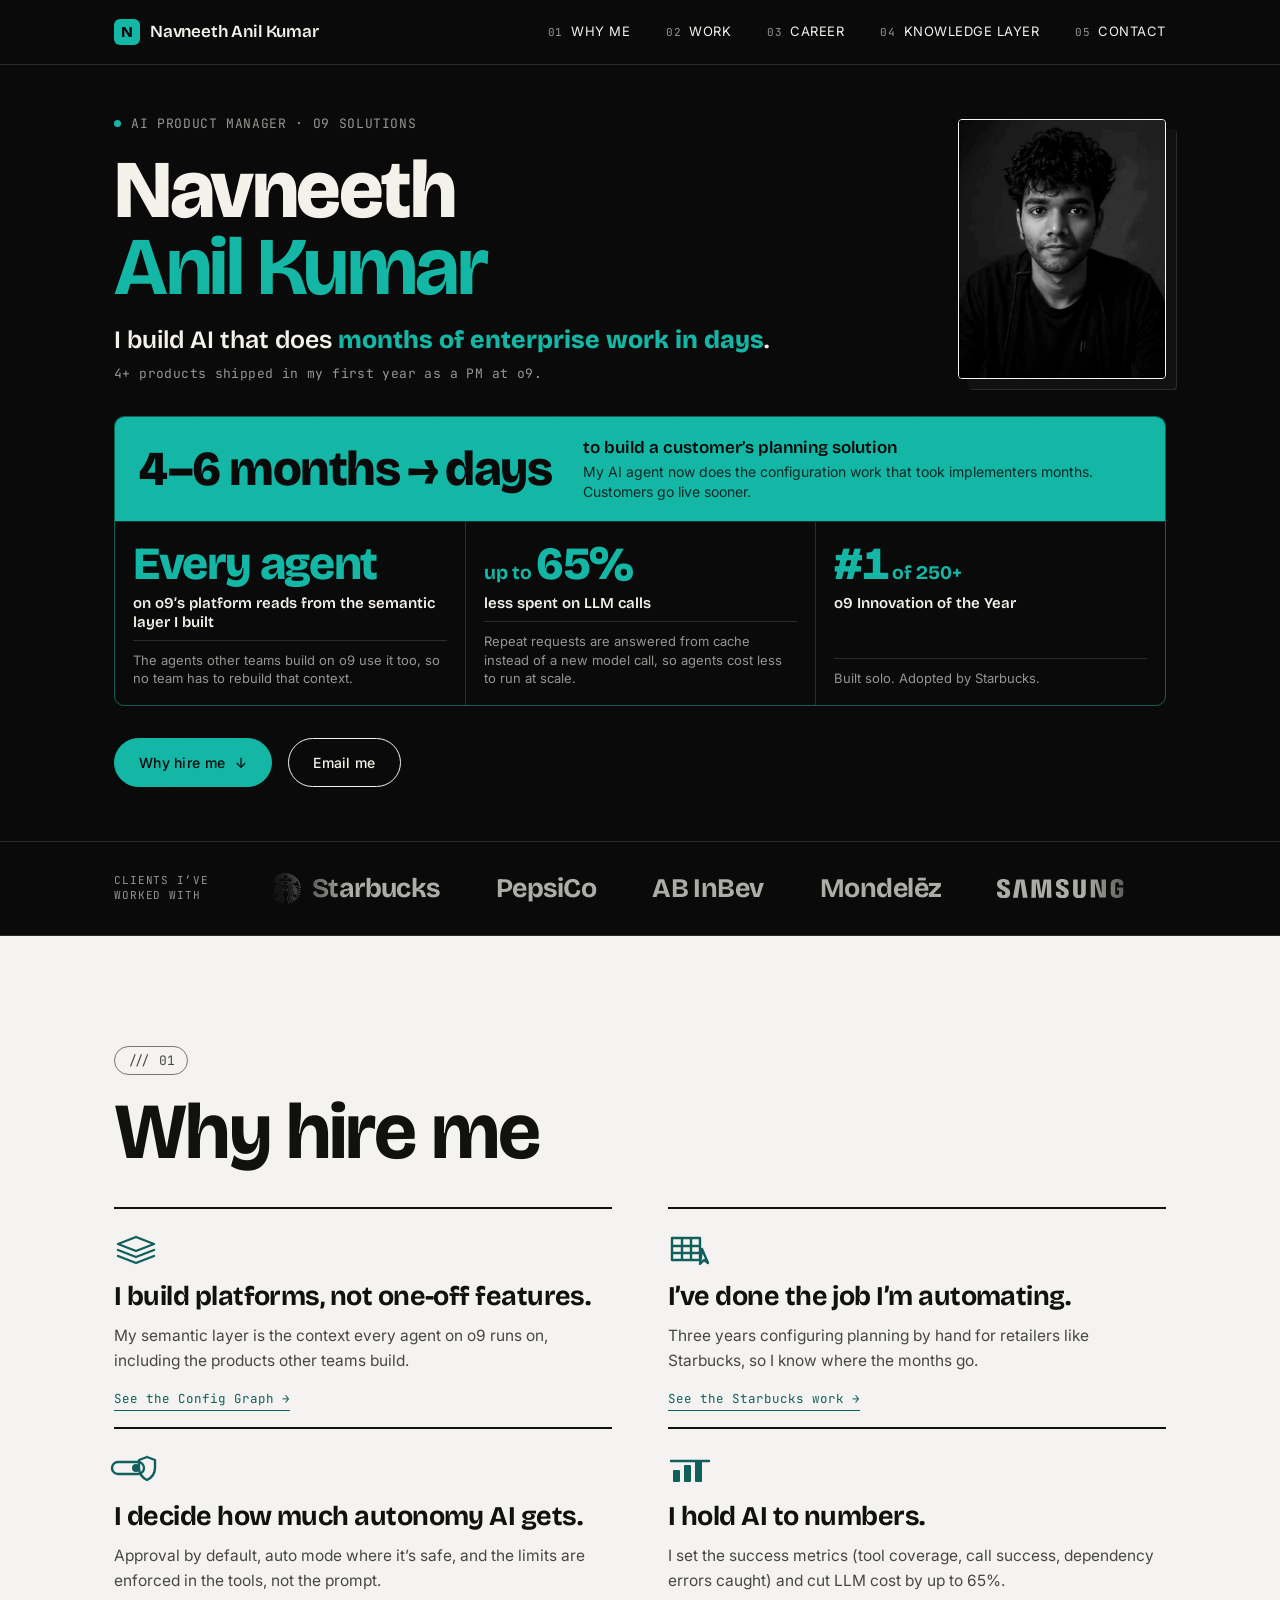
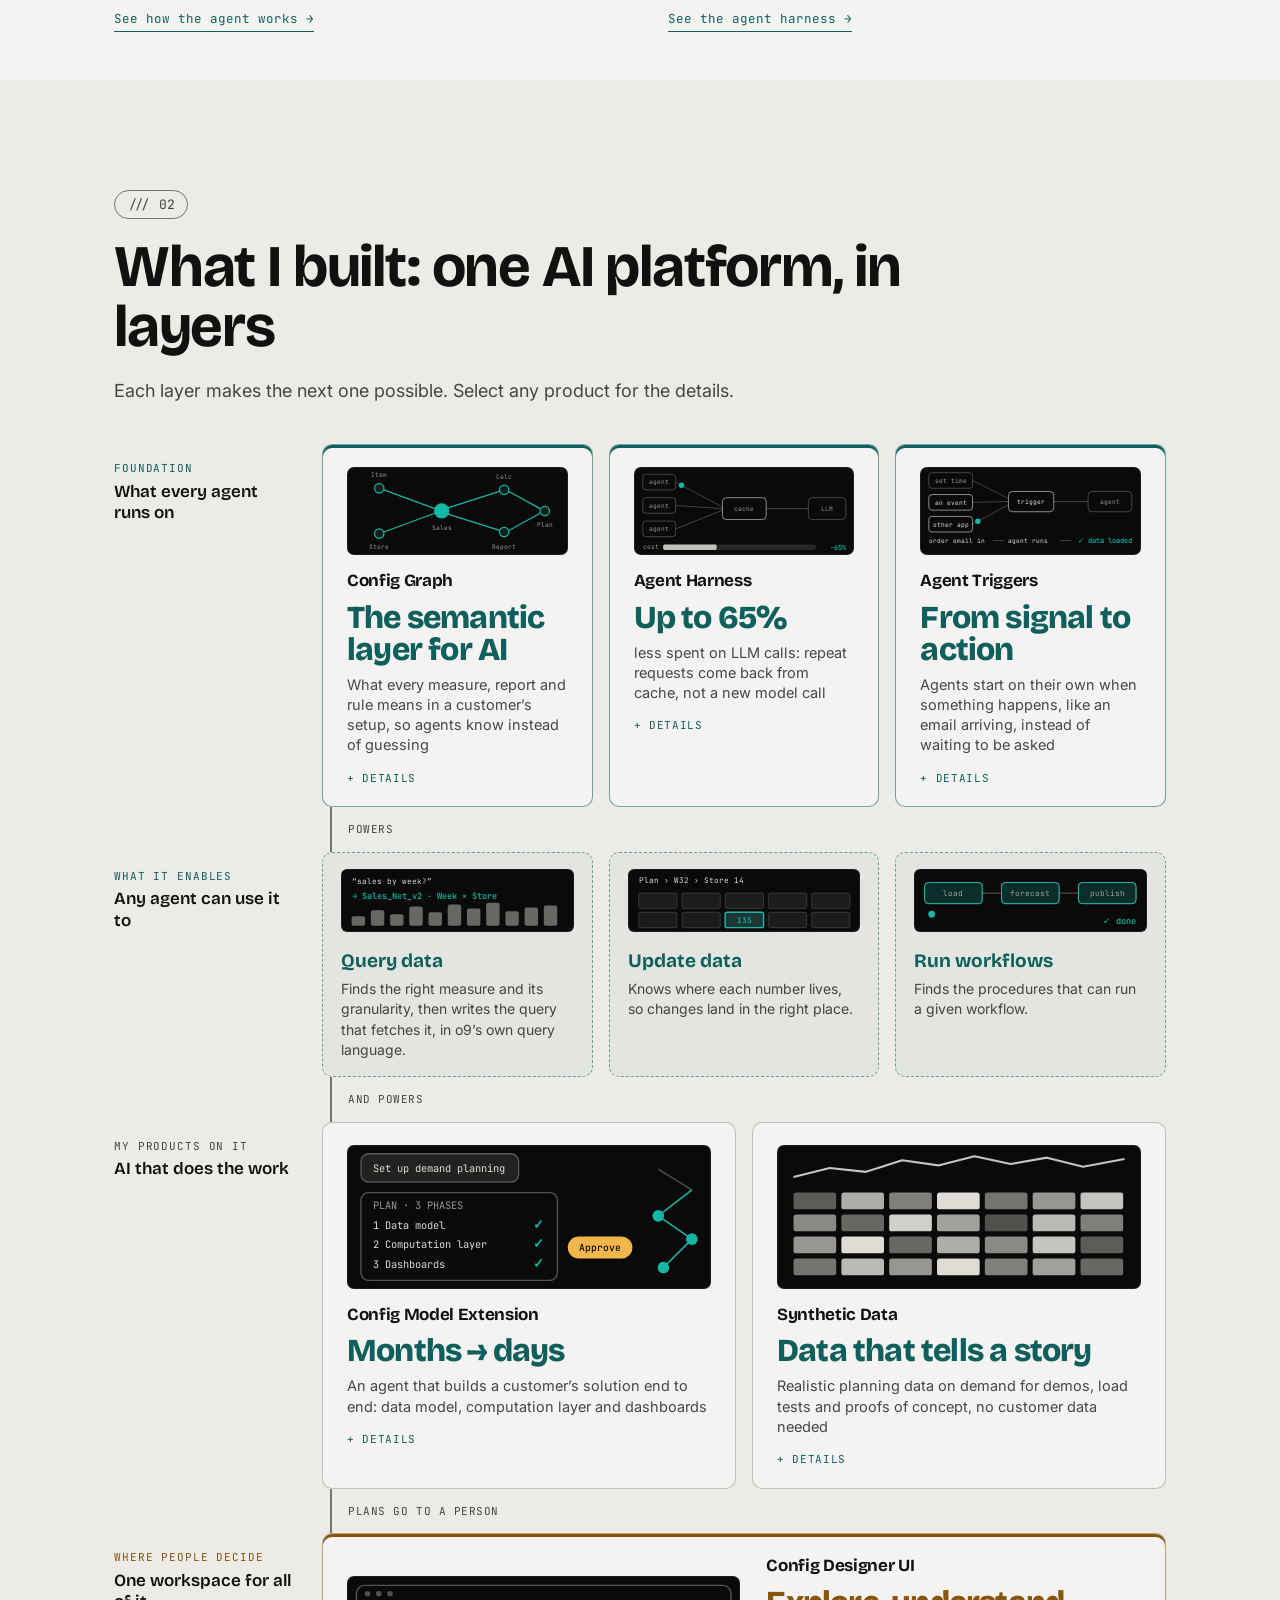
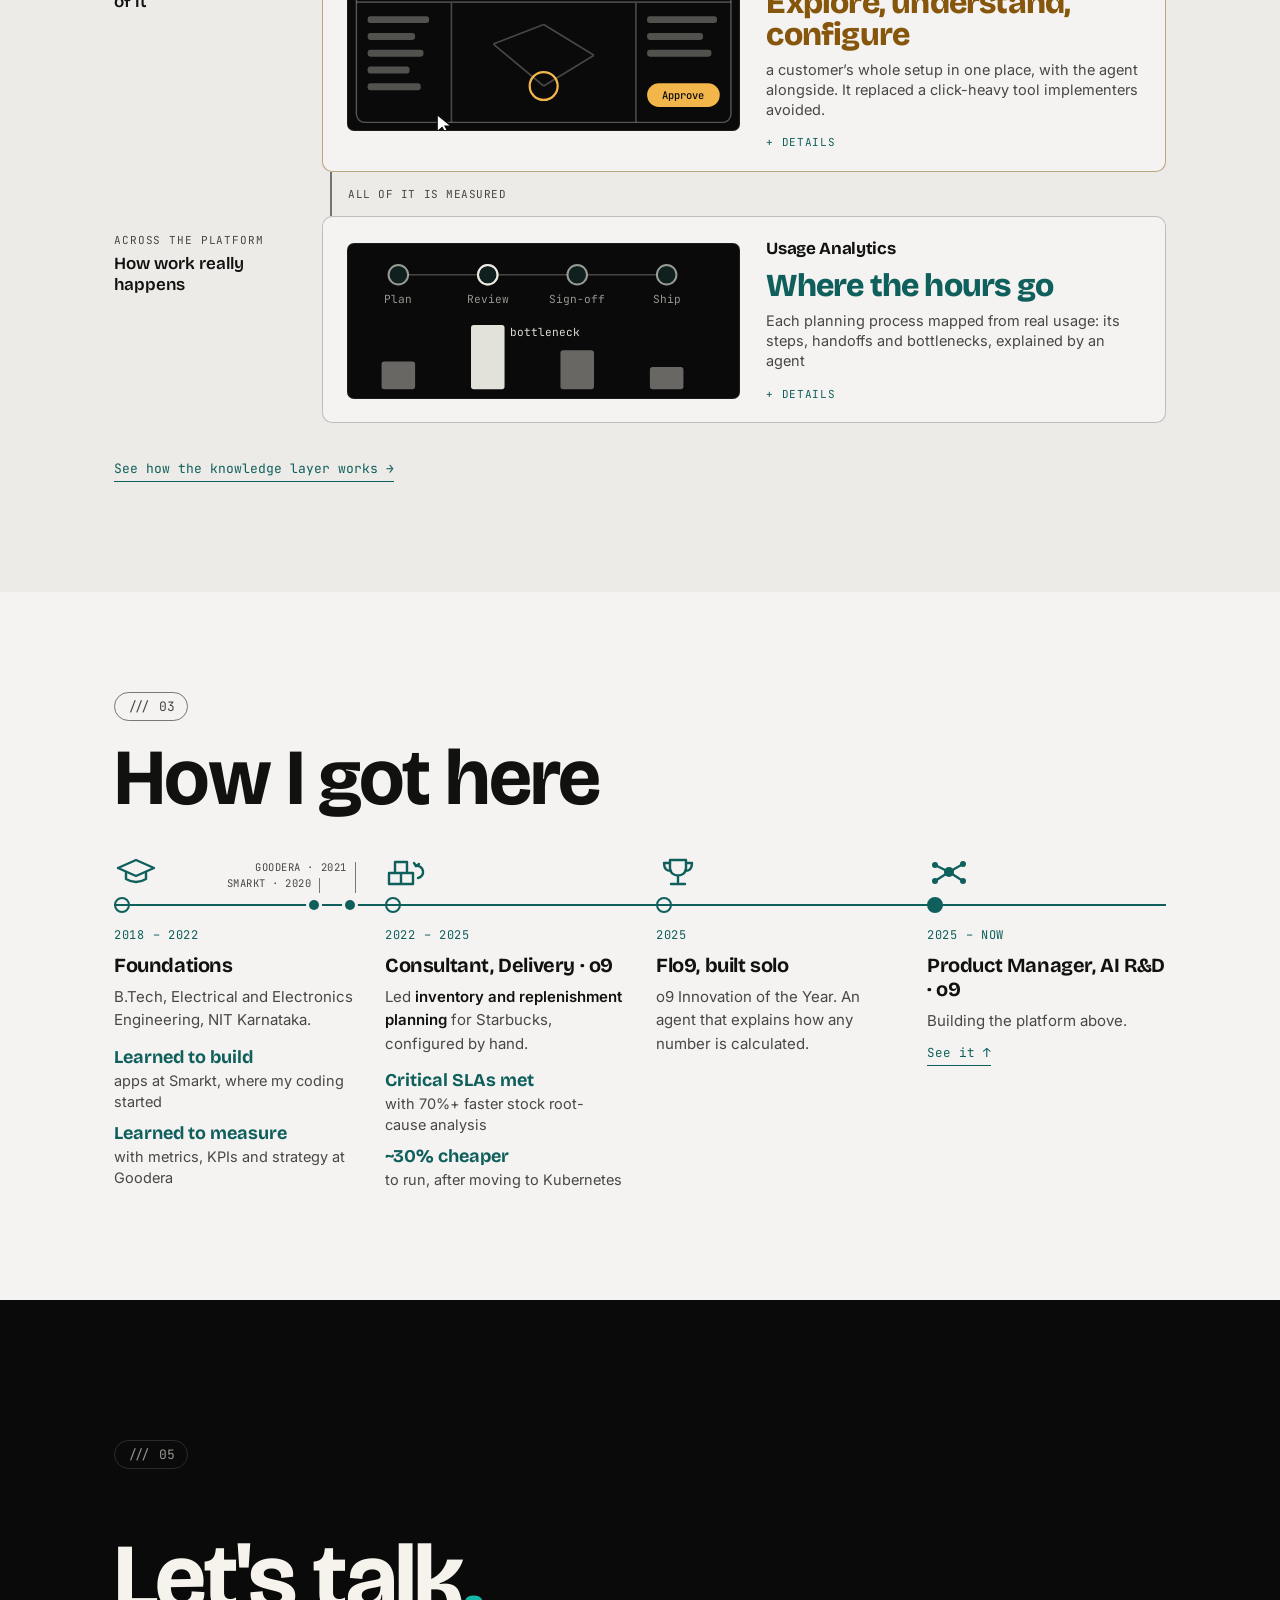
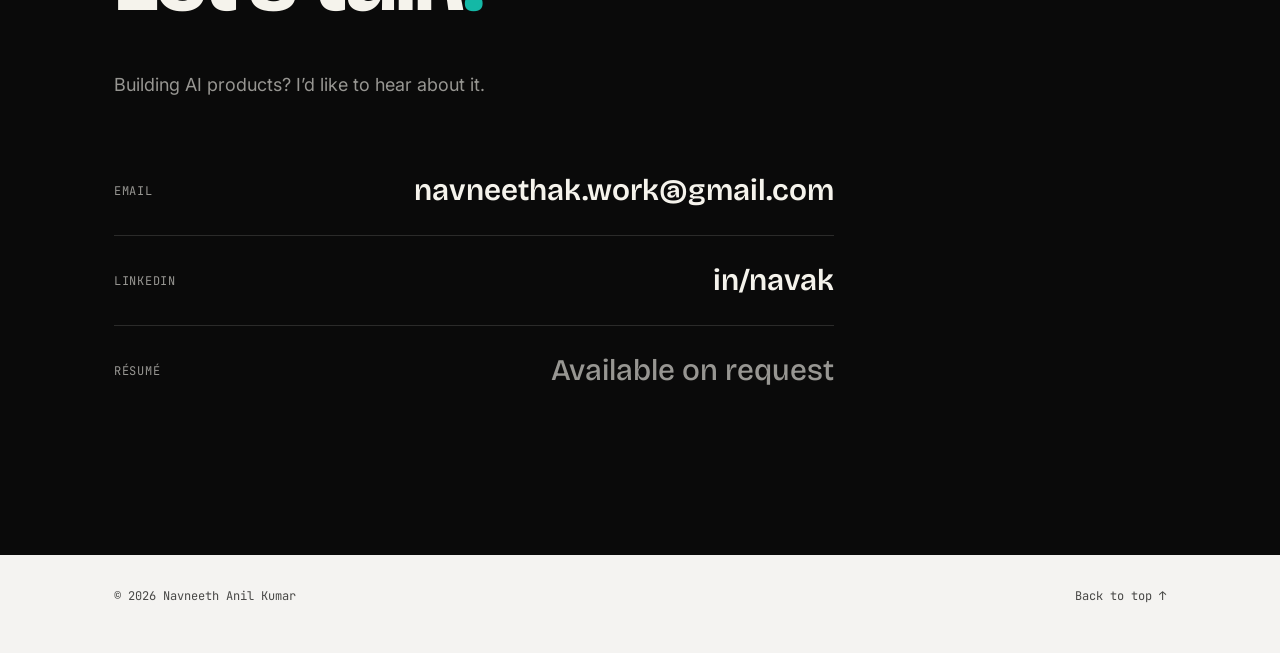
==== commit 74516ef7: "Rework homepage around results, the platform and a career path - Hero leads with impact KPIs and a s" ====
--- a/index.html
+++ b/index.html
@@ -24,10 +24,9 @@
 <link rel="preconnect" href="https://fonts.googleapis.com">
 <link rel="preconnect" href="https://fonts.gstatic.com" crossorigin>
 <link href="https://fonts.googleapis.com/css2?family=Bricolage+Grotesque:opsz,wght@12..96,400;12..96,500;12..96,600;12..96,700;12..96,800&family=Inter:wght@400;500;600&family=JetBrains+Mono:wght@400;500&display=swap" rel="stylesheet">
-<link rel="stylesheet" href="styles.css?v=18" />
+<link rel="stylesheet" href="styles.css?v=21" />
 <noscript><style>
   .reveal, .reveal.in{ opacity:1 !important; transform:none !important; filter:none !important; }
-  .hero-name .line{ opacity:1 !important; transform:none !important; }
 </style></noscript>
 </head>
 <body>
@@ -43,780 +42,381 @@
 
 <header class="nav-wrap">
   <nav class="nav">
-    <a href="#top" class="nav-mark">NAV.</a>
+    <a href="#top" class="nav-mark"><span class="nav-mark-badge" aria-hidden="true">N</span>Navneeth Anil Kumar</a>
     <button class="nav-toggle" id="navToggle" aria-label="Toggle menu" aria-expanded="false" aria-controls="navLinks">
       <span></span><span></span><span></span>
     </button>
     <ul class="nav-links" id="navLinks">
-      <li><a href="#about"><span class="idx">01</span>About</a></li>
-      <li><a href="#layer"><span class="idx">02</span>Knowledge Layer</a></li>
-      <li><a href="#projects"><span class="idx">03</span>Work</a></li>
-      <li><a href="#experience"><span class="idx">04</span>Experience</a></li>
-      <li><a href="#how-i-work"><span class="idx">05</span>How I Work</a></li>
-      <li><a href="#contact"><span class="idx">06</span>Contact</a></li>
+      <li><a href="#why"><span class="idx">01</span>Why Me</a></li>
+      <li><a href="#projects"><span class="idx">02</span>Work</a></li>
+      <li><a href="#career"><span class="idx">03</span>Career</a></li>
+      <li><a href="knowledge-layer.html"><span class="idx">04</span>Knowledge Layer</a></li>
+      <li><a href="#contact"><span class="idx">05</span>Contact</a></li>
     </ul>
   </nav>
 </header>
 
 <main id="top">
 
-  <!-- HERO -->
+  <!-- HERO: who, one line, then results -->
   <div class="hero-wrap">
-  <section class="hero">
-    <div class="hero-bg-text" aria-hidden="true">PRODUCT</div>
+  <section class="hero" aria-label="Introduction and results">
     <div class="hero-inner">
-      <p class="eyebrow reveal"><span class="dot"></span>AI Product Manager &middot; Knowledge Graphs &amp; Agents &middot; o9 Solutions</p>
-      <h1 class="hero-name reveal">
-        <span class="line">Navneeth</span><br/>
-        <span class="line outline">Anil Kumar</span>
-      </h1>
-      <p class="hero-position reveal">
-        I build the <strong>knowledge layer</strong> that enterprise AI agents reason over, and the
-        agents that work on top of it.
-      </p>
-      <p class="hero-sub reveal">
-        At o9 Solutions I turned a planning platform's configuration into an ontology that agents
-        can query. An agent now builds and extends customer solutions on top of it, with a person
-        approving every phase. Before that I spent three years configuring those same systems by
-        hand for retailers like Starbucks.
-      </p>
-      <div class="hero-actions reveal">
-        <a href="#layer" class="btn btn-solid">See the knowledge layer<span class="arrow">&rarr;</span></a>
-        <a href="#projects" class="btn btn-outline">Case studies</a>
-      </div>
-    </div>
-    <div class="hero-photo reveal">
+      <p class="eyebrow"><span class="dot"></span>AI Product Manager &middot; o9 Solutions</p>
+      <h1 class="hero-name"><span class="line">Navneeth</span> <br/><span class="line outline">Anil Kumar</span></h1>
+      <p class="hero-position">I build AI that does <strong>months of enterprise work in days</strong>.</p>
+      <p class="hero-sub">4+ products shipped in my first year as a PM at o9.</p>
+    </div>
+    <div class="hero-photo">
       <div class="hero-photo-frame">
         <img src="assets/headshot.png" alt="Portrait of Navneeth Anil Kumar" width="800" height="800" decoding="async" fetchpriority="high" />
       </div>
-      <span class="hero-photo-tag">Product · AI R&amp;D</span>
-    </div>
-    <div class="scroll-cue">
-      <span>Scroll</span>
-      <div class="scroll-cue-line"></div>
+    </div>
+    <ul class="kpi-grid" aria-label="Impact">
+      <li class="kpi kpi-lead">
+        <strong class="kpi-value">4&ndash;6 months <span class="kpi-arrow">&rarr;</span> days</strong>
+        <span class="kpi-name">to build a customer&rsquo;s planning solution</span>
+        <span class="kpi-why">My AI agent now does the configuration work that took implementers months. Customers go live sooner.</span>
+      </li>
+      <li class="kpi kpi-words">
+        <strong class="kpi-value">Every agent</strong>
+        <span class="kpi-name">on o9&rsquo;s platform reads from the semantic layer I built</span>
+        <span class="kpi-why">The agents other teams build on o9 use it too, so no team has to rebuild that context.</span>
+      </li>
+      <li class="kpi">
+        <strong class="kpi-value"><small>up to </small><span data-count="65">65</span>%</strong>
+        <span class="kpi-name">less spent on LLM calls</span>
+        <span class="kpi-why">Repeat requests are answered from cache instead of a new model call, so agents cost less to run at scale.</span>
+      </li>
+      <li class="kpi">
+        <strong class="kpi-value">#1<small> of 250+</small></strong>
+        <span class="kpi-name">o9 Innovation of the Year</span>
+        <span class="kpi-why">Built solo. Adopted by Starbucks.</span>
+      </li>
+    </ul>
+    <div class="hero-actions">
+      <a href="#why" class="btn btn-solid">Why hire me<span class="arrow">&darr;</span></a>
+      <a href="mailto:navneethak.work@gmail.com" class="btn btn-outline">Email me</a>
     </div>
   </section>
   </div>
 
-  <!-- PROOF STRIP -->
-  <section class="pm-summary">
-    <div class="pm-summary-grid">
-      <div class="pm-summary-item reveal">
-        <span class="pm-summary-num">0 &rarr; 1</span>
-        <span class="pm-summary-label">Knowledge layer</span>
-        <p>Created the ontology AI agents use to understand, work on and extend a customer&rsquo;s setup.</p>
+  <!-- CLIENTS: brand marks where a free, official-shape mark exists; names otherwise -->
+  <div class="clients-wrap">
+  <section class="clients" aria-labelledby="clientsTitle">
+    <h2 id="clientsTitle" class="clients-title">Clients I&rsquo;ve worked with</h2>
+    <!-- Brand marks from Simple Icons (CC0), drawn once and reused by both copies of the list -->
+    <svg class="sprite" aria-hidden="true" focusable="false">
+      <symbol id="lg-starbucks" viewBox="0 0 24 24"><path d="M13.2072 5.2801c-.1052-.0188-.6126-.104-1.2072-.104s-1.102.0848-1.2072.104c-.0605.0108-.0837-.0484-.0377-.0828.0417-.0308 1.2445-.9463 1.2445-.9463l1.244.9463c.0469.0344.024.0936-.0364.0828zm-2.0783 5.9446s-.0636.0228-.0804.0788c.252.1937.4257.6343.9515.6343s.6995-.4406.9511-.6343c-.0164-.0564-.08-.0788-.08-.0788s-.3293.0776-.8711.0776c-.5418 0-.8711-.0776-.8711-.0776zM12 10.4832c-.146 0-.178-.0552-.2777-.0548-.0948.0004-.2789.076-.319.1453a.1542.1542 0 00.0413.0948c.2129.032.309.1505.5558.1505.2469 0 .3425-.1185.5558-.1505a.1579.1579 0 00.0412-.0948c-.0396-.0692-.224-.1445-.3193-.1453-.1-.0008-.1324.0548-.2781.0548zm11.9868 2.27a11.964 11.964 0 01-.076.8528c-1.359.2249-1.8447-.986-3.2368-.9252.0832.2954.1508.5963.2029.9036 1.148-.0008 1.6105 1.0724 2.8878.9143-.0672.3281-.148.6519-.2413.9708-1.01.0992-1.3657-.9044-2.5345-.8767.0096.1664.0148.3345.0148.5041l-.0048.2805 2.2696.866a12.04 12.04 0 01-.3965.9479c-.6823-.0376-.9175-.9127-1.9555-.8431a9.0882 9.0882 0 01-.118.665c.9015-.0632 1.0955.7667 1.7414.834a12.2317 12.2317 0 01-.5302.8767c-.3826-.205-.7143-.8231-1.4398-.8612a8.6035 8.6035 0 00.195-.6994c-.6435 0-1.3794-.2509-1.9964-.8127.2-1.1388-1.5674-2.2984-1.5674-3.1324 0-.9059.4582-1.4073.4582-2.6285 0-.9063-.4402-1.8895-1.104-2.5614a2.2175 2.2175 0 00-.4114-.3309c.6098.7547 1.078 1.6494 1.078 2.6858 0 1.15-.535 1.757-.535 2.8186 0 1.0612 1.5526 1.9796 1.5526 3.074 0 .4305-.1377.851-.5914 1.677.697.6962 1.605 1.076 2.1908 1.076.19 0 .292-.058.3601-.2073a9.0925 9.0925 0 00.1665-.391c.631.0245.9199.5979 1.2692.8268-.1916.2573-.393.5057-.6038.7462-.234-.2593-.5486-.6954-1.0092-.8167a9.2087 9.2087 0 01-.2613.473c.3966.108.6679.5082.878.7715a12.1305 12.1305 0 01-.7075.6754c-.1532-.2384-.3917-.541-.659-.7042a8.3639 8.3639 0 01-.3077.391c.2272.154.4277.4313.5586.6574-.2833.2272-.5763.443-.8796.6446-.1496-1.2192-1.8138-2.0548-1.3653-3.4693-.1472.2493-.3229.561-.3229.9364 0 1.024 1.0908 1.8366 1.1776 2.8542-.226.1353-.4573.2625-.693.383-.0392-1.1185-1.194-2.3425-1.194-3.2604 0-1.0248 1.342-2.054 1.342-3.2636 0-1.2105-1.5485-2.0484-1.5485-3.1112 0-1.062.6586-1.673.6586-3.0343 0-.9972-.4738-2.0063-1.2056-2.651-.1297-.1144-.2573-.2052-.4106-.2849.6903.828 1.0904 1.579 1.0904 2.7186 0 1.2801-.7546 1.9908-.7546 3.244 0 1.2537 1.5197 1.9507 1.5197 3.1192 0 1.1684-1.4145 2.1532-1.4145 3.3536 0 1.092 1.2468 2.182 1.2653 3.4777a11.7704 11.7704 0 01-.8327.3257c.1584-1.3089-1.245-2.659-1.245-3.727 0-1.1676 1.4674-2.1712 1.4674-3.43 0-1.2597-1.4917-1.8451-1.4917-3.138 0-1.292.9151-2.0075.9151-3.4352 0-1.1129-.5494-2.1136-1.352-2.7338l-.0509-.0385c-.0756-.056-.138.0116-.0844.078.5682.7095.8719 1.427.8719 2.4894 0 1.306-1.0512 2.3673-1.0512 3.6325 0 1.4934 1.4117 1.9203 1.4117 3.1456 0 1.2248-1.5137 2.2048-1.5137 3.5053 0 1.206 1.4325 2.5445 1.1868 3.9366a11.6645 11.6645 0 01-.8743.192c.2689-1.7334-1.1364-2.9782-1.1364-4.1122 0-1.2277 1.5677-2.322 1.5677-3.5217 0-1.1316-1.1252-1.5014-1.2732-2.659-.0204-.158-.1473-.2753-.3221-.2461-.2285.0416-.5214.192-.9816.192-.4602 0-.753-.1508-.982-.192-.1744-.0288-.3013.0884-.3217.246-.1476 1.1577-1.2736 1.527-1.2736 2.659 0 1.1997 1.5681 2.2937 1.5681 3.5218 0 1.134-1.4053 2.3788-1.1368 4.1123a12.1233 12.1233 0 01-.8743-.1921c-.2457-1.3921 1.1872-2.7306 1.1872-3.9366 0-1.3005-1.5141-2.2805-1.5141-3.5053 0-1.2253 1.412-1.6522 1.412-3.1456 0-1.2652-1.0515-2.326-1.0515-3.6325 0-1.062.3037-1.7795.8723-2.4893.0532-.0665-.0088-.134-.0848-.078l-.0504.0384c-.802.6186-1.351 1.6193-1.351 2.7322 0 1.4277.9152 2.1431.9152 3.4352 0 1.2925-1.4917 1.878-1.4917 3.138 0 1.2588 1.4673 2.2624 1.4673 3.43 0 1.0684-1.4033 2.4181-1.2445 3.727a11.8995 11.8995 0 01-.833-.3257c.0188-1.2957 1.2648-2.3861 1.2648-3.4777 0-1.2004-1.4137-2.1852-1.4137-3.3536 0-1.1685 1.519-1.8655 1.519-3.1192 0-1.2532-.7543-1.9639-.7543-3.244 0-1.1396.3997-1.8907 1.09-2.7186-.1537.0797-.281.1705-.4102.285-.7318.6446-1.2052 1.6537-1.2052 2.651 0 1.3612.6586 1.9722.6586 3.0342 0 1.0628-1.5485 1.9007-1.5485 3.1112 0 1.2096 1.342 2.2392 1.342 3.2636 0 .9183-1.1556 2.1423-1.1944 3.2604a11.8754 11.8754 0 01-.693-.383c.0872-1.0176 1.1776-1.8303 1.1776-2.8542 0-.3754-.1753-.687-.323-.9364.4486 1.4145-1.2156 2.25-1.3652 3.4693a12.1204 12.1204 0 01-.8796-.6446c.1305-.2257.331-.5034.5586-.6575a7.9134 7.9134 0 01-.3077-.391c-.2677.1633-.5066.4659-.6594.7043a12.2459 12.2459 0 01-.707-.6754c.21-.2633.4813-.6635.8779-.7715a9.0433 9.0433 0 01-.2613-.473c-.4606.1213-.7755.5574-1.0092.8167a12.141 12.141 0 01-.6038-.7462c.3493-.229.6382-.8027 1.2688-.8267.0529.1312.1085.2617.1669.3909.068.1493.1705.2073.3601.2073.5858 0 1.4934-.3798 2.1908-1.076-.4537-.826-.5914-1.2465-.5914-1.677 0-1.094 1.5526-2.0124 1.5526-3.074 0-1.0615-.535-1.6686-.535-2.8186 0-1.0364.4682-1.9311 1.078-2.6858a2.2175 2.2175 0 00-.4114.331c-.6638.6722-1.104 1.655-1.104 2.5613 0 1.2212.4586 1.7226.4586 2.6285 0 .834-1.7679 1.9936-1.5678 3.1324-.617.5618-1.3529.8127-1.9967.8127a9.305 9.305 0 00.1949.6994c-.7251.0385-1.0568.6567-1.4398.8612a12.0872 12.0872 0 01-.5302-.8768c.6455-.0672.84-.897 1.7419-.8339a9.1275 9.1275 0 01-.1185-.665c-1.038-.0696-1.2732.8059-1.9555.8431a12.04 12.04 0 01-.3965-.948l2.27-.8659-.0048-.2805c0-.1696.0052-.3377.0144-.5041-1.1688-.0273-1.5246.976-2.5345.8767a12.106 12.106 0 01-.241-.9708c1.2766.158 1.7395-.9151 2.888-.9143a8.7482 8.7482 0 01.2024-.9036c-1.392-.0604-1.8779 1.1505-3.2364.9252a11.7352 11.7352 0 01-.076-.8527c1.5794.1764 2.1716-1.122 3.6097-.9632a8.4303 8.4303 0 01.471-.9963c-1.803-.317-2.4153 1.1908-4.0935.9591C.1813 5.2805 5.4844.0898 12 .0898S23.8187 5.2805 24 11.753c-1.6786.2317-2.2908-1.2757-4.0935-.9591.1773.32.335.6526.471.9963 1.4373-.1592 2.0295 1.1396 3.6093.9632zm-17.147-5.035c-.884-.3613-1.954-.278-2.868.309-.1416-.8504-.603-1.6058-1.26-2.0616-.0908-.0628-.1853-.0032-.1769.102.1389 1.7967-.9115 3.3569-2.2032 4.7282 1.3313.4001 2.4645-1.3141 4.1912-.7159a9.0364 9.0364 0 012.3168-2.3617zM12 6.6314c-1.1144 0-2.048.6303-2.2924 1.4446-.0188.0624.0068.1028.0788.0704.2005-.09.4285-.1333.6762-.1333.4546 0 .8551.1669 1.092.4574.1049.3457.1137.8463-.0048 1.132-.1872-.042-.2545-.1868-.4373-.1868-.1829 0-.3245.1284-.6347.1284-.3097 0-.346-.1465-.5498-.1465-.2396 0-.2837.247-.2837.5254 0 1.2417 1.1413 2.9503 2.3553 2.9503 1.2136 0 2.3549-1.7086 2.3549-2.9503 0-.2785-.0573-.517-.3077-.5494-.1249.09-.2397.1705-.5254.1705-.3102 0-.3958-.1284-.5783-.1284-.2204 0-.1984.465-.4601.491-.1745-.4194-.1829-.9572-.038-1.4362.2373-.2905.6374-.4574 1.092-.4574.2477 0 .4773.0437.6758.1333.0724.0324.0976-.0084.0788-.0704-.244-.8143-1.1772-1.4446-2.2916-1.4446zm1.7743 1.7815c-.2673 0-.5807.082-.7775.3013-.0204.0596-.0204.1484.0084.2077.4845-.166.9119-.1725 1.1184.0584.11-.1.1452-.19.1452-.2945 0-.1613-.164-.273-.4945-.273zm-3.8979.5674c.2337-.234.7263-.224 1.238-.0352.0225-.2545-.4333-.5326-.8887-.5326-.3309 0-.4945.1116-.4945.2733 0 .1044.0352.1949.1452.2945zm7.6804-4.2031c-.8799.0628-1.6442.3649-2.2624.8683.2625-.7443.5958-1.3953 1.0184-2.0264-1.1204.1189-2.0572.5286-2.7406 1.2289l-.535-1.4025 1.1876-1.0488-1.5902-.1125L12 .8053l-.635 1.479-1.5902.1124 1.1876 1.0488-.5346 1.4025c-.6838-.7003-1.6206-1.11-2.7402-1.2289.4218.6315.7551 1.2825 1.0176 2.0264-.6178-.5038-1.3821-.806-2.262-.8683.5278.6786.9955 1.402 1.342 2.18.0393.0876.1233.1164.2141.0712 1.2053-.599 2.5634-.936 4.0003-.936 1.437 0 2.7946.3374 4.0007.936.0908.0452.1748.0164.2136-.0712.347-.778.8147-1.5014 1.343-2.18zm1.9211 5.3035c1.7259-.5982 2.8595 1.1156 4.1908.7159-1.2917-1.3713-2.3417-2.9315-2.2028-4.7282.0084-.1052-.0865-.1652-.1769-.102-.6574.4558-1.1188 1.2112-1.26 2.0615-.9144-.587-1.984-.6706-2.868-.3089a9.0431 9.0431 0 012.317 2.3617z"/></symbol>
+      <symbol id="lg-samsung" viewBox="0 10.166 24 3.668"><path d="M19.8166 10.2808l.0459 2.6934h-.023l-.7793-2.6934h-1.2837v3.3925h.8481l-.0458-2.785h.023l.8366 2.785h1.2264v-3.3925zm-16.149 0l-.6418 3.427h.9284l.4699-3.1175h.0229l.4585 3.1174h.9169l-.6304-3.4269zm5.1805 0l-.424 2.6132h-.023l-.424-2.6132H6.5788l-.0688 3.427h.8596l.023-3.0832h.0114l.573 3.0831h.8711l.5731-3.083h.023l.0228 3.083h.8596l-.0802-3.4269zm-7.2664 2.4527c.0343.0802.0229.1949.0114.2522-.0229.1146-.1031.2292-.3324.2292-.2177 0-.3438-.126-.3438-.3095v-.3323H0v.2636c0 .7679.6074.9971 1.2493.9971.6189 0 1.1346-.2178 1.2149-.7794.0458-.298.0114-.4928 0-.5616-.1605-.722-1.467-.9283-1.5588-1.3295-.0114-.0688-.0114-.1375 0-.1834.023-.1146.1032-.2292.3095-.2292.2063 0 .321.126.321.3095v.2063h.8595v-.2407c0-.745-.6762-.8596-1.1576-.8596-.6074 0-1.1117.2063-1.2034.7564-.023.149-.0344.2866.0114.4585.1376.7106 1.364.9169 1.5358 1.3524m11.152 0c.0343.0803.0228.1834.0114.2522-.023.1146-.1032.2292-.3324.2292-.2178 0-.3438-.126-.3438-.3095v-.3323h-.917v.2636c0 .7564.596.9857 1.2379.9857.6189 0 1.1232-.2063 1.2034-.7794.0459-.298.0115-.4814 0-.5616-.1375-.7106-1.4327-.9284-1.5243-1.318-.0115-.0688-.0115-.1376 0-.1835.0229-.1146.1031-.2292.3094-.2292.1948 0 .321.126.321.3095v.2063h.848v-.2407c0-.745-.6647-.8596-1.146-.8596-.6075 0-1.1004.1948-1.192.7564-.023.149-.023.2866.0114.4585.1376.7106 1.341.9054 1.513 1.3524m2.8882.4585c.2407 0 .3094-.1605.3323-.2522.0115-.0343.0115-.0917.0115-.126v-2.533h.871v2.4642c0 .0688 0 .1948-.0114.2292-.0573.6419-.5616.8482-1.192.8482-.6303 0-1.1346-.2063-1.192-.8482 0-.0344-.0114-.1604-.0114-.2292v-2.4642h.871v2.533c0 .0458 0 .0916.0115.126 0 .0917.0688.2522.3095.2522m7.1518-.0344c.2522 0 .3324-.1605.3553-.2522.0115-.0343.0115-.0917.0115-.126v-.4929h-.3553v-.5043H24v.917c0 .0687 0 .1145-.0115.2292-.0573.6303-.596.8481-1.2034.8481-.6075 0-1.1461-.2178-1.2034-.8481-.0115-.1147-.0115-.1605-.0115-.2293v-1.444c0-.0574.0115-.172.0115-.2293.0802-.6419.596-.8482 1.2034-.8482s1.1347.2063 1.2034.8482c.0115.1031.0115.2292.0115.2292v.1146h-.8596v-.1948s0-.0803-.0115-.1261c-.0114-.0802-.0802-.2521-.3438-.2521-.2521 0-.321.1604-.3438.2521-.0115.0458-.0115.1032-.0115.1605v1.5702c0 .0458 0 .0916.0115.126 0 .0917.0917.2522.3323.2522"/></symbol>
+      <symbol id="lg-apple" viewBox="0 0 24 24"><path d="M12.152 6.896c-.948 0-2.415-1.078-3.96-1.04-2.04.027-3.91 1.183-4.961 3.014-2.117 3.675-.546 9.103 1.519 12.09 1.013 1.454 2.208 3.09 3.792 3.039 1.52-.065 2.09-.987 3.935-.987 1.831 0 2.35.987 3.96.948 1.637-.026 2.676-1.48 3.676-2.948 1.156-1.688 1.636-3.325 1.662-3.415-.039-.013-3.182-1.221-3.22-4.857-.026-3.04 2.48-4.494 2.597-4.559-1.429-2.09-3.623-2.324-4.39-2.376-2-.156-3.675 1.09-4.61 1.09zM15.53 3.83c.843-1.012 1.4-2.427 1.245-3.83-1.207.052-2.662.805-3.532 1.818-.78.896-1.454 2.338-1.273 3.714 1.338.104 2.715-.688 3.559-1.701"/></symbol>
+      <symbol id="lg-google" viewBox="0 0 24 24"><path d="M12.48 10.92v3.28h7.84c-.24 1.84-.853 3.187-1.787 4.133-1.147 1.147-2.933 2.4-6.053 2.4-4.827 0-8.6-3.893-8.6-8.72s3.773-8.72 8.6-8.72c2.6 0 4.507 1.027 5.907 2.347l2.307-2.307C18.747 1.44 16.133 0 12.48 0 5.867 0 .307 5.387.307 12s5.56 12 12.173 12c3.573 0 6.267-1.173 8.373-3.36 2.16-2.16 2.84-5.213 2.84-7.667 0-.76-.053-1.467-.173-2.053H12.48z"/></symbol>
+    </svg>
+    <div class="clients-marquee">
+      <div class="clients-track">
+        <ul class="clients-list">
+          <li><svg class="client-mark" aria-hidden="true" focusable="false"><use href="#lg-starbucks"/></svg>Starbucks</li>
+          <li>PepsiCo</li>
+          <li>AB InBev</li>
+          <li>Mondel&#275;z</li>
+          <li class="is-word"><svg class="client-word" aria-hidden="true" focusable="false"><use href="#lg-samsung"/></svg><span class="sr-only">Samsung</span></li>
+          <li><svg class="client-mark" aria-hidden="true" focusable="false"><use href="#lg-apple"/></svg>Apple</li>
+          <li><svg class="client-mark" aria-hidden="true" focusable="false"><use href="#lg-google"/></svg>Google</li>
+        </ul>
+        <ul class="clients-list" aria-hidden="true">
+          <li><svg class="client-mark" aria-hidden="true" focusable="false"><use href="#lg-starbucks"/></svg>Starbucks</li>
+          <li>PepsiCo</li>
+          <li>AB InBev</li>
+          <li>Mondel&#275;z</li>
+          <li class="is-word"><svg class="client-word" aria-hidden="true" focusable="false"><use href="#lg-samsung"/></svg><span class="sr-only">Samsung</span></li>
+          <li><svg class="client-mark" aria-hidden="true" focusable="false"><use href="#lg-apple"/></svg>Apple</li>
+          <li><svg class="client-mark" aria-hidden="true" focusable="false"><use href="#lg-google"/></svg>Google</li>
+        </ul>
       </div>
-      <div class="pm-summary-item reveal">
-        <span class="pm-summary-num">Months &rarr; weeks</span>
-        <span class="pm-summary-label">Build time</span>
-        <p>4&ndash;6 month configuration builds now ship in weeks, sometimes days.</p>
-      </div>
-      <div class="pm-summary-item reveal">
-        <span class="pm-summary-num">Up to 65%</span>
-        <span class="pm-summary-label">LLM cost cut</span>
-        <p>From response caching in the shared agent harness.</p>
-      </div>
-      <div class="pm-summary-item reveal">
-        <span class="pm-summary-num">1 of 250+</span>
-        <span class="pm-summary-label">Hackathon winner</span>
-        <p>Won o9's Innovation of the Year solo, against teams.</p>
-      </div>
-    </div>
-  </section>
-
-  <!-- MARQUEE -->
-  <div class="marquee">
-    <div class="marquee-track">
-      <span>Ontology Design</span><span>&bull;</span>
-      <span>Knowledge Graphs</span><span>&bull;</span>
-      <span>Agentic Systems</span><span>&bull;</span>
-      <span>Human in the Loop</span><span>&bull;</span>
-      <span>Supply Chain Planning</span><span>&bull;</span>
-      <span>0&rarr;1 Product</span><span>&bull;</span>
-      <span>Ontology Design</span><span>&bull;</span>
-      <span>Knowledge Graphs</span><span>&bull;</span>
-      <span>Agentic Systems</span><span>&bull;</span>
-      <span>Human in the Loop</span><span>&bull;</span>
-      <span>Supply Chain Planning</span><span>&bull;</span>
-      <span>0&rarr;1 Product</span><span>&bull;</span>
-    </div>
+    </div>
+  </section>
   </div>
 
-  <!-- ABOUT -->
-  <section id="about" class="section about">
+  <!-- WHY HIRE ME: four claims, each with its proof -->
+  <section id="why" class="section why">
     <div class="section-head reveal">
       <span class="section-num">01</span>
-      <h2>About</h2>
-    </div>
-    <div class="about-grid">
-      <p class="about-lead reveal">
-        An agent is only as good as what it knows about the company it's working in. My job on
-        o9's AI R&amp;D team is that knowledge: how it's modelled, how agents query it, and what
-        they're allowed to change once they have it.
-      </p>
-      <div class="about-body reveal">
-        <h4 class="about-subhead">What I own</h4>
-        <p>
-          Three products that stack. The Config Graph is the ontology of a customer's o9 setup.
-          Config Model Extension is the agent that builds and extends that setup using the graph.
-          Config Designer UI is the workspace that puts the graph and the agent on one page. I also
-          own Usage Analytics, an intelligence layer in the platform that shows how people
-          actually work on it.
-        </p>
-        <h4 class="about-subhead">How technical</h4>
-        <p>
-          I design the graph schema with engineering, decide what an agent may do without asking,
-          and chose the graph database it runs on. I also built
-          Flo9 on my own and won o9's hackathon with it.
-        </p>
-        <h4 class="about-subhead">Before product</h4>
-        <p>
-          Three years in delivery at o9, implementing supply chain planning for Fortune 500
-          retailers. I led the replenishment planning build for <strong>Starbucks</strong>.
-          Configuration was slow, fragile and locked in a few experts' heads, and I was one of the
-          people doing it. That's the problem I now solve with AI.
-        </p>
-        <h4 class="about-subhead">Education</h4>
-        <p>
-          B.Tech, Electrical and Electronics Engineering, <strong>NIT Karnataka, Surathkal</strong>.
-        </p>
-      </div>
-    </div>
-  </section>
-
-  <!-- THE KNOWLEDGE LAYER -->
-  <div class="layer-wrap">
-  <section id="layer" class="section layer">
+      <h2>Why hire me</h2>
+    </div>
+    <ol class="why-list">
+      <li class="why-item reveal">
+        <svg class="why-icon" viewBox="0 0 44 32" aria-hidden="true" focusable="false"><path class="g-d" style="--i:0" pathLength="1" d="M22 4L40 11L22 18L4 11Z"/><path class="g-d" style="--i:2" pathLength="1" d="M4 17L22 24L40 17"/><path class="g-d" style="--i:3" pathLength="1" d="M4 23L22 30L40 23"/></svg>
+        <h3>I build platforms, not one-off features.</h3>
+        <p>My semantic layer is the context every agent on o9 runs on, including the products other teams build.</p>
+        <a href="#work-config-graph">See the Config Graph &rarr;</a>
+      </li>
+      <li class="why-item reveal">
+        <svg class="why-icon" viewBox="0 0 44 32" aria-hidden="true" focusable="false"><path class="g-d" style="--i:0" pathLength="1" d="M4 5H32V27H4ZM4 13H32M4 20H32M14 5V27M23 5V27"/><path class="g-d" style="--i:3" pathLength="1" d="M34 16L40 30L36 27L32 31Z"/></svg>
+        <h3>I&rsquo;ve done the job I&rsquo;m automating.</h3>
+        <p>Three years configuring planning by hand for retailers like Starbucks, so I know where the months go.</p>
+        <a href="#work-starbucks">See the Starbucks work &rarr;</a>
+      </li>
+      <li class="why-item reveal">
+        <svg class="why-icon" viewBox="0 0 44 32" aria-hidden="true" focusable="false"><path class="g-d" style="--i:0" pathLength="1" d="M4 9H24A6 6 0 0 1 24 21H4A6 6 0 0 1 4 9Z"/><circle cx="22" cy="15" r="4" class="g-p" style="--i:2"/><path class="g-d" style="--i:3" pathLength="1" d="M33 4L41 7V15C41 21 37 25 33 27C29 25 25 21 25 15V7Z"/></svg>
+        <h3>I decide how much autonomy AI gets.</h3>
+        <p>Approval by default, auto mode where it&rsquo;s safe, and the limits are enforced in the tools, not the prompt.</p>
+        <a href="#work-model-extension">See how the agent works &rarr;</a>
+      </li>
+      <li class="why-item reveal">
+        <svg class="why-icon" viewBox="0 0 44 32" aria-hidden="true" focusable="false"><path class="g-d" style="--i:0" pathLength="1" d="M3 8H41"/><rect x="5" y="17" width="7" height="12" rx="1" class="g-p" style="--i:1"/><rect x="16" y="12" width="7" height="17" rx="1" class="g-p" style="--i:2"/><rect x="27" y="7" width="7" height="22" rx="1" class="g-p" style="--i:3"/></svg>
+        <h3>I hold AI to numbers.</h3>
+        <p>I set the success metrics (tool coverage, call success, dependency errors caught) and cut LLM cost by up to 65%.</p>
+        <a href="#work-agent-harness">See the agent harness &rarr;</a>
+      </li>
+    </ol>
+  </section>
+
+  <!-- WHAT I BUILT: the o9 platform, foundation first. id kept from the old Selected Work section. -->
+  <div class="band-alt">
+  <section id="projects" class="section work">
     <div class="section-head reveal">
       <span class="section-num">02</span>
-      <h2>The knowledge layer</h2>
-      <p class="section-intro">
-        AI can't help run a business it doesn't understand. So I model the enterprise once, as a graph
-        that AI can understand, work on top of and extend.
-      </p>
-    </div>
-
-    <div class="stack">
-
-      <div class="tier reveal" style="--at:0s">
-        <div class="tier-label">
-          <span class="tier-idx">SOURCE</span>
-          <h3>Platform</h3>
-          <svg class="tier-viz viz-source" viewBox="0 0 160 64" aria-hidden="true" focusable="false">
-            <rect class="v-row" style="--i:0" x="1" y="3" width="158" height="13" rx="3"/>
-            <rect class="v-row" style="--i:1" x="1" y="19" width="158" height="13" rx="3"/>
-            <rect class="v-row" style="--i:2" x="1" y="35" width="158" height="13" rx="3"/>
-            <rect class="v-row" style="--i:3" x="1" y="51" width="158" height="12" rx="3"/>
-            <path class="v-text" d="M9 9.5h36M58 9.5h62M9 25.5h26M58 25.5h78M9 41.5h40M58 41.5h48M9 57h30M58 57h70"/>
-          </svg>
-        </div>
-        <div class="tier-body">
-          <p>A customer's live o9 configuration: dimensions, measures, plugins, procedures, reports and views. It stays the system of record. The graph is derived from it and never writes back.</p>
-        </div>
-      </div>
-
-      <div class="tier-link is-know" style="--at:1.2s" aria-hidden="true"><span>&darr;</span> synced from live config, read-only</div>
-
-      <div class="tier tier-core reveal" style="--at:2.1s">
-        <div class="tier-label">
-          <span class="tier-idx">LAYER 1</span>
-          <h3>Knowledge layer</h3>
-          <svg class="tier-viz viz-graph" viewBox="0 0 160 88" aria-hidden="true" focusable="false">
-            <path class="v-edge" style="--i:1" pathLength="1" d="M18 18L70 40"/>
-            <path class="v-edge" style="--i:2" pathLength="1" d="M18 70L70 40"/>
-            <path class="v-edge" style="--i:3" pathLength="1" d="M70 40L122 14"/>
-            <path class="v-edge" style="--i:4" pathLength="1" d="M70 40L112 70"/>
-            <path class="v-edge" style="--i:5" pathLength="1" d="M122 14L150 46"/>
-            <path class="v-edge" style="--i:6" pathLength="1" d="M112 70L150 46"/>
-            <circle class="v-node" style="--i:0" cx="18" cy="18" r="6"/>
-            <circle class="v-node" style="--i:1" cx="18" cy="70" r="6"/>
-            <circle class="v-node v-hub" style="--i:2" cx="70" cy="40" r="10"/>
-            <circle class="v-node" style="--i:3" cx="122" cy="14" r="6"/>
-            <circle class="v-node" style="--i:4" cx="112" cy="70" r="6"/>
-            <circle class="v-node" style="--i:5" cx="150" cy="46" r="6"/>
-          </svg>
-        </div>
-        <div class="tier-body">
-          <p><strong>The shared context and ontology layer for AI across the platform.</strong> It models ten kinds of configuration entity and how they relate, including links no config record stores, like which procedure computes a measure.</p>
-          <ul class="tier-chips">
-            <li><a href="projects/config-graph.html?v=2">Config Graph (EKG)</a></li>
-            <li>Reference Model Graph</li>
-          </ul>
-          <div class="context-hub">
-            <div class="context-head">
-              <strong>One ontology, used across the board</strong>
-              <span>Every agentic workflow gets its context here</span>
-            </div>
-            <ul class="context-fan">
-              <li style="--i:0">Solution Architect</li>
-              <li style="--i:1">Agent Builder</li>
-              <li style="--i:2">Skill Builder</li>
-              <li style="--i:3">Synthetic Data</li>
-              <li class="context-all" style="--i:4">All other agent workflows</li>
-            </ul>
-          </div>
-        </div>
-      </div>
-
-      <div class="tier-link is-know" style="--at:4.3s" aria-hidden="true"><span>&darr;</span> read schema &middot; search &middot; query</div>
-
-      <div class="tier reveal" style="--at:5.2s">
-        <div class="tier-label">
-          <span class="tier-idx">LAYER 2</span>
-          <h3>Agents act</h3>
-          <svg class="tier-viz viz-plan" viewBox="0 0 160 40" aria-hidden="true" focusable="false">
-            <path class="v-track" d="M30 20h36M94 20h36"/>
-            <circle class="v-step" cx="16" cy="20" r="14"/>
-            <circle class="v-step" cx="80" cy="20" r="14"/>
-            <circle class="v-step" cx="144" cy="20" r="14"/>
-            <path class="v-tick" style="--i:1" d="M10 20l4 5 9-10"/>
-            <path class="v-tick" style="--i:3" d="M74 20l4 5 9-10"/>
-            <path class="v-tick" style="--i:5" d="M138 20l4 5 9-10"/>
-          </svg>
-        </div>
-        <div class="tier-body">
-          <p>Agents plan and execute configuration, and generate test data. The configuration tools enforce dependency order and roll back on failure, so safety doesn't depend on the model behaving.</p>
-          <ul class="tier-chips">
-            <li><a href="projects/config-model-extension.html?v=2">Config Model Extension</a></li>
-            <li>Synthetic Data Generation</li>
-          </ul>
-        </div>
-      </div>
-
-      <div class="tier-link is-human" style="--at:6.5s" aria-hidden="true"><span>&darr;</span> phased plan, sent for approval</div>
-
-      <div class="tier tier-human reveal" style="--at:7.4s">
-        <div class="tier-label">
-          <span class="tier-idx">LAYER 3</span>
-          <h3>People decide</h3>
-          <svg class="tier-viz viz-approve" viewBox="0 0 160 40" aria-hidden="true" focusable="false">
-            <rect class="v-button" x="1" y="3" width="126" height="34" rx="17"/>
-            <g class="v-approved">
-              <rect x="1" y="3" width="126" height="34" rx="17"/>
-              <path d="M18 20l4 5 9-10"/>
-              <text x="40" y="24.5">Approved</text>
-            </g>
-          </svg>
-        </div>
-        <div class="tier-body">
-          <p>Implementers browse the tenant as a graph and work with the agent on the same page, reviewing its plan one phase at a time and accepting, editing or rejecting it. Nothing runs unattended.</p>
-          <ul class="tier-chips">
-            <li><a href="projects/config-designer-ui.html?v=2">Config Designer UI</a></li>
-          </ul>
-        </div>
-      </div>
-
-    </div>
-
-    <div class="example reveal">
-      <h3 class="example-head">Why context matters</h3>
-      <p class="example-ask"><span>For example, someone asks an agent</span>&ldquo;Get me the sales number from Demand Review.&rdquo;</p>
-      <div class="example-grid">
-        <div class="example-side">
-          <h4>Without the graph</h4>
-          <p>The agent searches by name and finds four measures that all look right.</p>
-          <ul class="example-matches">
-            <li>Sales</li><li>Sales_Adj</li><li>Sales_Net_v2</li><li>Sales_LY</li>
-          </ul>
-          <p class="example-result">It has to guess, or ask someone who knows the setup.</p>
-        </div>
-        <div class="example-side example-with">
-          <h4>With the graph</h4>
-          <p>The agent starts at the report and follows the relationships.</p>
-          <ol class="example-path">
-            <li><span>Report</span>Demand Review</li>
-            <li><span>Shows measure</span>Sales_Net_v2</li>
-            <li><span>Computed by</span>Calc_Net_Sales</li>
-          </ol>
-          <p class="example-result">It gets the right number, and can show where it came from.</p>
-        </div>
-      </div>
-    </div>
+      <h2>What I built: one AI platform, in layers</h2>
+      <p class="section-intro">Each layer makes the next one possible. Select any product for the details.</p>
+    </div>
+    <div class="stk">
+    <div class="stk-row is-know reveal">
+      <p class="stk-label"><span>Foundation</span>What every agent runs on</p>
+      <ul class="stk-cards">
+        <li class="stk-item">
+          <details class="cp-card has-scene" id="work-config-graph">
+            <summary>
+              <svg class="scene" viewBox="0 0 280 110" role="img" aria-label="A graph of configuration entities, with a query tracing a report back to the calculation behind it" focusable="false"><path class="sc-edge" style="--i:0" pathLength="1" d="M46 28L111 52"/><path class="sc-edge" style="--i:1" pathLength="1" d="M46 82L111 58"/><path class="sc-edge" style="--i:2" pathLength="1" d="M128 51L194 30"/><path class="sc-edge" style="--i:3" pathLength="1" d="M128 59L194 80"/><path class="sc-edge" style="--i:4" pathLength="1" d="M206 30L246 52"/><path class="sc-edge" style="--i:5" pathLength="1" d="M206 80L246 58"/><circle class="sc-node" style="--i:0" cx="40" cy="26" r="6"/><circle class="sc-node" style="--i:1" cx="40" cy="84" r="6"/><circle class="sc-node sc-hub" style="--i:2" cx="120" cy="55" r="9"/><circle class="sc-node" style="--i:3" cx="200" cy="28" r="6"/><circle class="sc-node" style="--i:4" cx="200" cy="82" r="6"/><circle class="sc-node" style="--i:5" cx="252" cy="55" r="6"/><text x="40" y="12" text-anchor="middle">Item</text><text x="40" y="104" text-anchor="middle">Store</text><text x="120" y="80" text-anchor="middle">Sales</text><text x="200" y="14" text-anchor="middle">Calc</text><text x="200" y="104" text-anchor="middle">Report</text><text x="252" y="76" text-anchor="middle">Plan</text><circle class="sc-dot sc-query sc-move" r="4" opacity="0"><set attributeName="opacity" to="1" begin="1.6s"/><animateMotion dur="3.2s" begin="1.6s" repeatCount="indefinite" path="M200 82 L120 55 L200 28"/></circle></svg>
+              <h4>Config Graph</h4>
+              <svg class="cp-glyph" viewBox="0 0 72 48" aria-hidden="true" focusable="false"><path class="g-d" style="--i:1" pathLength="1" d="M12 12L36 24"/><path class="g-d" style="--i:2" pathLength="1" d="M12 38L36 24"/><path class="g-d" style="--i:3" pathLength="1" d="M36 24L60 10"/><path class="g-d" style="--i:4" pathLength="1" d="M36 24L58 40"/><circle cx="12" cy="12" r="4" class="g-p" style="--i:0"/><circle cx="12" cy="38" r="4" class="g-p" style="--i:1"/><circle cx="36" cy="24" r="7" class="g-p" style="--i:2"/><circle cx="60" cy="10" r="4" class="g-p" style="--i:4"/><circle cx="58" cy="40" r="4" class="g-p" style="--i:5"/></svg>
+              <span class="cp-result">The semantic layer for AI</span>
+              <span class="cp-label">What every measure, report and rule means in a customer&rsquo;s setup, so agents know instead of guessing</span>
+              <span class="cp-more" aria-hidden="true"></span>
+            </summary>
+            <div class="cp-body">
+            <p class="cp-trace"><span>&ldquo;Get me sales&rdquo;</span><span>Demand Review</span><span>Sales_Net_v2</span><span>Calc_Net_Sales</span></p>
+            <ul>
+              <li>Maps each customer&rsquo;s data model, business logic and reports</li>
+              <li>Captures links that live only in code, like which procedure computes a measure</li>
+              <li>Built from zero, now used by my agents and by the agents other teams build on o9</li>
+            </ul>
+            <a class="cp-link" href="projects/config-graph.html?v=3">Read the case study &rarr;</a>
+            </div>
+          </details>
+        </li>
+        <li class="stk-item">
+          <details class="cp-card has-scene" id="work-agent-harness">
+            <summary>
+              <svg class="scene" viewBox="0 0 280 110" role="img" aria-label="Agents calling an LLM through a cache, with the cost bar falling" focusable="false"><rect class="sc-box" x="10" y="8" width="42" height="20" rx="4"/><text x="31" y="21" text-anchor="middle">agent</text><rect class="sc-box" x="10" y="38" width="42" height="20" rx="4"/><text x="31" y="51" text-anchor="middle">agent</text><rect class="sc-box" x="10" y="68" width="42" height="20" rx="4"/><text x="31" y="81" text-anchor="middle">agent</text><path class="sc-line" d="M52 18L112 50M52 48L112 52M52 78L112 54M168 52H222"/><rect class="sc-box sc-strong" x="112" y="38" width="56" height="28" rx="5"/><text x="140" y="55" text-anchor="middle">cache</text><rect class="sc-box" x="222" y="38" width="48" height="28" rx="5"/><text x="246" y="55" text-anchor="middle">LLM</text><circle class="sc-dot sc-move" r="3.5" opacity="0"><set attributeName="opacity" to="1" begin="0s"/><animateMotion dur="2.4s" begin="0s" repeatCount="indefinite" path="M52 18 L112 50 L52 18"/></circle><circle class="sc-dot sc-move" r="3.5" opacity="0"><set attributeName="opacity" to="1" begin="0.7s"/><animateMotion dur="3.6s" begin="0.7s" repeatCount="indefinite" path="M52 48 L112 52 L222 52 L112 52 L52 48"/></circle><circle class="sc-dot sc-move" r="3.5" opacity="0"><set attributeName="opacity" to="1" begin="1.4s"/><animateMotion dur="2.4s" begin="1.4s" repeatCount="indefinite" path="M52 78 L112 54 L52 78"/></circle><text x="10" y="104">cost</text><rect class="sc-track" x="36" y="98" width="196" height="7" rx="3.5"/><rect class="sc-cost" x="36" y="98" width="196" height="7" rx="3.5"/><text class="sc-em" x="270" y="105" text-anchor="end">&#8722;65%</text></svg>
+              <h4>Agent Harness</h4>
+              <svg class="cp-glyph" viewBox="0 0 72 48" aria-hidden="true" focusable="false"><rect x="6" y="6" width="10" height="38" rx="2" class="g-p" style="--i:0"/><rect x="22" y="17" width="10" height="27" rx="2" class="g-p" style="--i:1"/><rect x="38" y="26" width="10" height="18" rx="2" class="g-p" style="--i:2"/><rect x="54" y="32" width="10" height="12" rx="2" class="g-p" style="--i:3"/></svg>
+              <span class="cp-result">Up to 65%</span>
+              <span class="cp-label">less spent on LLM calls: repeat requests come back from cache, not a new model call</span>
+              <span class="cp-more" aria-hidden="true"></span>
+            </summary>
+            <div class="cp-body">
+            <ul>
+              <li>Led the move to a middleware-based setup on LangGraph, an open-source agent framework</li>
+              <li>Added LLM response caching</li>
+              <li>Shared by the agent products on the platform</li>
+            </ul>
+            </div>
+          </details>
+        </li>
+        <li class="stk-item">
+          <details class="cp-card has-scene" id="work-agent-triggers">
+            <summary>
+              <svg class="scene" viewBox="0 0 280 110" role="img" aria-label="A set time, an event or another app starts an agent; an order email arrives and its data is loaded into the platform" focusable="false"><path class="sc-line" d="M66 16L112 39M66 44L112 43M66 72L112 47M170 43H214M92 93H106M178 93H192"/><rect class="sc-box" x="10" y="6" width="56" height="20" rx="4"/><text x="38" y="19" text-anchor="middle">set time</text><rect class="sc-box sc-strong" x="10" y="34" width="56" height="20" rx="4"/><text class="sc-bright" x="38" y="47" text-anchor="middle">an event</text><rect class="sc-box sc-strong" x="10" y="62" width="56" height="20" rx="4"/><text class="sc-bright" x="38" y="75" text-anchor="middle">other app</text><rect class="sc-box sc-strong" x="112" y="30" width="58" height="26" rx="5"/><text class="sc-bright" x="141" y="46" text-anchor="middle">trigger</text><rect class="sc-box" x="214" y="30" width="56" height="26" rx="5"/><text x="242" y="46" text-anchor="middle">agent</text><text class="sc-bright sc-t1" x="10" y="96">order email in</text><text class="sc-bright sc-t2" x="112" y="96">agent runs</text><text class="sc-em sc-t3" x="270" y="96" text-anchor="end">&#10003; data loaded</text><circle class="sc-dot sc-move" r="3.5" opacity="0"><set attributeName="opacity" to="1" begin="0s"/><animateMotion dur="3s" begin="0s" repeatCount="indefinite" path="M66 72 L112 47 L170 43 L214 43"/></circle><circle class="sc-dot sc-move" r="3" opacity="0"><set attributeName="opacity" to="1" begin="1.5s"/><animateMotion dur="4.5s" begin="1.5s" repeatCount="indefinite" path="M66 16 L112 39 L170 43 L214 43"/></circle></svg>
+              <h4>Agent Triggers</h4>
+              <svg class="cp-glyph" viewBox="0 0 72 48" aria-hidden="true" focusable="false"><path class="g-d" style="--i:0" pathLength="1" d="M6 24H22L28 10L38 38L44 24H58"/><circle cx="64" cy="24" r="6" class="g-p" style="--i:3"/></svg>
+              <span class="cp-result">From signal to action</span>
+              <span class="cp-label">Agents start on their own when something happens, like an email arriving, instead of waiting to be asked</span>
+              <span class="cp-more" aria-hidden="true"></span>
+            </summary>
+            <div class="cp-body">
+            <ul>
+              <li>Before, agents ran only when a person asked, or at a set time</li>
+              <li>Now they also start when something happens, in o9 or in another app a customer uses</li>
+              <li>Example: a purchase order arrives by email, and an agent loads it into the platform</li>
+            </ul>
+            </div>
+          </details>
+        </li>
+      </ul>
+    </div>
+    <p class="stk-link" aria-hidden="true"><span>powers</span></p>
+    <div class="stk-row is-know reveal">
+      <p class="stk-label"><span>What it enables</span>Any agent can use it to</p>
+      <ul class="stk-cards stk-uses">
+        <li class="stk-use"><svg class="scene mini-scene" viewBox="0 0 240 64" role="img" aria-label="A question resolved to the right measure and level, then the results" focusable="false"><text class="sc-bright" x="10" y="15">&#8220;sales by week?&#8221;</text><text class="sc-em sc-t1" x="10" y="30">&#8594; Sales_Net_v2 &#183; Week &#215; Store</text><rect class="sc-bar" style="--i:0" x="10" y="48" width="14" height="10" rx="2"/><rect class="sc-bar" style="--i:1" x="30" y="42" width="14" height="16" rx="2"/><rect class="sc-bar" style="--i:2" x="50" y="46" width="14" height="12" rx="2"/><rect class="sc-bar" style="--i:3" x="70" y="38" width="14" height="20" rx="2"/><rect class="sc-bar" style="--i:4" x="90" y="44" width="14" height="14" rx="2"/><rect class="sc-bar" style="--i:5" x="110" y="36" width="14" height="22" rx="2"/><rect class="sc-bar" style="--i:6" x="130" y="40" width="14" height="18" rx="2"/><rect class="sc-bar" style="--i:7" x="150" y="34" width="14" height="24" rx="2"/><rect class="sc-bar" style="--i:8" x="170" y="43" width="14" height="15" rx="2"/><rect class="sc-bar" style="--i:9" x="190" y="39" width="14" height="19" rx="2"/><rect class="sc-bar" style="--i:10" x="210" y="37" width="14" height="21" rx="2"/></svg><strong>Query data</strong>Finds the right measure and its granularity, then writes the query that fetches it, in o9&rsquo;s own query language.</li>
+        <li class="stk-use"><svg class="scene mini-scene" viewBox="0 0 240 64" role="img" aria-label="A path to one planning number lights up, then its value is updated" focusable="false"><text class="sc-bright" x="10" y="14">Plan &#8250; W32 &#8250; Store 14</text><rect class="sc-cellbox" x="10" y="24" width="40" height="16" rx="2"/><rect class="sc-cellbox" x="55" y="24" width="40" height="16" rx="2"/><rect class="sc-cellbox" x="100" y="24" width="40" height="16" rx="2"/><rect class="sc-cellbox" x="145" y="24" width="40" height="16" rx="2"/><rect class="sc-cellbox" x="190" y="24" width="40" height="16" rx="2"/><rect class="sc-cellbox" x="10" y="44" width="40" height="16" rx="2"/><rect class="sc-cellbox" x="55" y="44" width="40" height="16" rx="2"/><rect class="sc-cellbox" x="100" y="44" width="40" height="16" rx="2"/><rect class="sc-cellbox" x="145" y="44" width="40" height="16" rx="2"/><rect class="sc-cellbox" x="190" y="44" width="40" height="16" rx="2"/><rect class="sc-target" x="100" y="44" width="40" height="16" rx="2"/><text class="sc-old" x="120" y="55.5" text-anchor="middle">120</text><text class="sc-new sc-t2" x="120" y="55.5" text-anchor="middle">135</text></svg><strong>Update data</strong>Knows where each number lives, so changes land in the right place.</li>
+        <li class="stk-use"><svg class="scene mini-scene" viewBox="0 0 240 64" role="img" aria-label="A workflow runs through the right procedures in order, then finishes" focusable="false"><path class="sc-line" d="M70 24H90M150 24H170"/><rect class="sc-box" x="10" y="13" width="60" height="22" rx="4"/><rect class="sc-proc sc-t1" x="10" y="13" width="60" height="22" rx="4"/><text x="40" y="27" text-anchor="middle">load</text><rect class="sc-box" x="90" y="13" width="60" height="22" rx="4"/><rect class="sc-proc sc-t2" x="90" y="13" width="60" height="22" rx="4"/><text x="120" y="27" text-anchor="middle">forecast</text><rect class="sc-box" x="170" y="13" width="60" height="22" rx="4"/><rect class="sc-proc sc-t3" x="170" y="13" width="60" height="22" rx="4"/><text x="200" y="27" text-anchor="middle">publish</text><text class="sc-em sc-t3" x="230" y="56" text-anchor="end">&#10003; done</text><circle class="sc-dot sc-move" r="3.5" opacity="0"><set attributeName="opacity" to="1" begin="0s"/><animateMotion dur="6s" repeatCount="indefinite" calcMode="linear" keyPoints="0;1;1" keyTimes="0;0.75;1" path="M10 46 H230"/></circle></svg><strong>Run workflows</strong>Finds the procedures that can run a given workflow.</li>
+      </ul>
+    </div>
+    <p class="stk-link" aria-hidden="true"><span>and powers</span></p>
+    <div class="stk-row reveal">
+      <p class="stk-label"><span>My products on it</span>AI that does the work</p>
+      <ul class="stk-cards">
+        <li class="stk-item">
+          <details class="cp-card has-scene" id="work-model-extension">
+            <summary>
+              <svg class="scene" viewBox="0 0 280 110" role="img" aria-label="A request becomes a three-phase plan, data model, computation layer and dashboards, each approved and then built" focusable="false"><rect class="sc-bubble" x="10" y="6" width="122" height="22" rx="6"/><text class="sc-bright" x="19" y="20">Set up demand planning</text><rect class="sc-box" x="10" y="36" width="152" height="68" rx="6"/><text x="19" y="49">PLAN &#183; 3 PHASES</text><text class="sc-bright" x="19" y="64">1  Data model</text><text class="sc-tick sc-t1" x="152" y="64" text-anchor="end">&#10003;</text><text class="sc-bright" x="19" y="79">2  Computation layer</text><text class="sc-tick sc-t2" x="152" y="79" text-anchor="end">&#10003;</text><text class="sc-bright" x="19" y="94">3  Dashboards</text><text class="sc-tick sc-t3" x="152" y="94" text-anchor="end">&#10003;</text><g class="sc-approve"><rect x="170" y="70" width="50" height="17" rx="8.5"/><text x="195" y="81.5" text-anchor="middle">Approve</text></g><path class="sc-line" d="M240 18L266 34"/><circle class="sc-old" cx="240" cy="18" r="4.5"/><circle class="sc-old" cx="266" cy="34" r="4.5"/><path class="sc-new-edge sc-t1" d="M266 34L240 54"/><circle class="sc-new sc-t1" cx="240" cy="54" r="4.5"/><path class="sc-new-edge sc-t2" d="M240 54L266 72"/><circle class="sc-new sc-t2" cx="266" cy="72" r="4.5"/><path class="sc-new-edge sc-t3" d="M266 72L244 94"/><circle class="sc-new sc-t3" cx="244" cy="94" r="4.5"/></svg>
+              <h4>Config Model Extension</h4>
+              <svg class="cp-glyph" viewBox="0 0 72 48" aria-hidden="true" focusable="false"><path class="g-d" style="--i:1" pathLength="1" d="M8 11L13 16L21 7"/><path class="g-d" style="--i:2" pathLength="1" d="M30 12H64"/><path class="g-d" style="--i:3" pathLength="1" d="M8 25L13 30L21 21"/><path class="g-d" style="--i:4" pathLength="1" d="M30 26H64"/><path class="g-d" style="--i:5" pathLength="1" d="M8 39L13 44L21 35"/><path class="g-d" style="--i:6" pathLength="1" d="M30 40H54"/></svg>
+              <span class="cp-result">Months &rarr; days</span>
+              <span class="cp-label">An agent that builds a customer&rsquo;s solution end to end: data model, computation layer and dashboards</span>
+              <span class="cp-more" aria-hidden="true"></span>
+            </summary>
+            <div class="cp-body">
+            <ul>
+              <li>Sets up new customers and extends existing ones, like moving from statistical to ML forecasting</li>
+              <li>Plans from the graph and reference models</li>
+              <li>Approve each phase, or let auto mode apply what&rsquo;s safe</li>
+              <li>Tools enforce build order and roll back failures</li>
+            </ul>
+            <a class="cp-link" href="projects/config-model-extension.html?v=3">Read the case study &rarr;</a>
+            </div>
+          </details>
+        </li>
+        <li class="stk-item">
+          <details class="cp-card has-scene" id="work-synthetic-data">
+            <summary>
+              <svg class="scene" viewBox="0 0 280 110" role="img" aria-label="A table of generated planning data filling in, under a trend line" focusable="false"><path class="sc-spark" pathLength="1" d="M12 24L40 17L68 20L96 11L124 15L152 8L180 14L208 9L236 16L268 10"/><rect class="sc-cell" style="--k:0;--o:0.35" x="12" y="36" width="33" height="13" rx="2"/><rect class="sc-cell" style="--k:1;--o:0.7" x="49" y="36" width="33" height="13" rx="2"/><rect class="sc-cell" style="--k:2;--o:0.5" x="86" y="36" width="33" height="13" rx="2"/><rect class="sc-cell" style="--k:3;--o:0.9" x="123" y="36" width="33" height="13" rx="2"/><rect class="sc-cell" style="--k:4;--o:0.45" x="160" y="36" width="33" height="13" rx="2"/><rect class="sc-cell" style="--k:5;--o:0.6" x="197" y="36" width="33" height="13" rx="2"/><rect class="sc-cell" style="--k:6;--o:0.8" x="234" y="36" width="33" height="13" rx="2"/><rect class="sc-cell" style="--k:7;--o:0.55" x="12" y="53" width="33" height="13" rx="2"/><rect class="sc-cell" style="--k:8;--o:0.4" x="49" y="53" width="33" height="13" rx="2"/><rect class="sc-cell" style="--k:9;--o:0.85" x="86" y="53" width="33" height="13" rx="2"/><rect class="sc-cell" style="--k:10;--o:0.65" x="123" y="53" width="33" height="13" rx="2"/><rect class="sc-cell" style="--k:11;--o:0.3" x="160" y="53" width="33" height="13" rx="2"/><rect class="sc-cell" style="--k:12;--o:0.75" x="197" y="53" width="33" height="13" rx="2"/><rect class="sc-cell" style="--k:13;--o:0.5" x="234" y="53" width="33" height="13" rx="2"/><rect class="sc-cell" style="--k:14;--o:0.6" x="12" y="70" width="33" height="13" rx="2"/><rect class="sc-cell" style="--k:15;--o:0.9" x="49" y="70" width="33" height="13" rx="2"/><rect class="sc-cell" style="--k:16;--o:0.4" x="86" y="70" width="33" height="13" rx="2"/><rect class="sc-cell" style="--k:17;--o:0.7" x="123" y="70" width="33" height="13" rx="2"/><rect class="sc-cell" style="--k:18;--o:0.55" x="160" y="70" width="33" height="13" rx="2"/><rect class="sc-cell" style="--k:19;--o:0.8" x="197" y="70" width="33" height="13" rx="2"/><rect class="sc-cell" style="--k:20;--o:0.35" x="234" y="70" width="33" height="13" rx="2"/><rect class="sc-cell" style="--k:21;--o:0.45" x="12" y="87" width="33" height="13" rx="2"/><rect class="sc-cell" style="--k:22;--o:0.75" x="49" y="87" width="33" height="13" rx="2"/><rect class="sc-cell" style="--k:23;--o:0.6" x="86" y="87" width="33" height="13" rx="2"/><rect class="sc-cell" style="--k:24;--o:0.9" x="123" y="87" width="33" height="13" rx="2"/><rect class="sc-cell" style="--k:25;--o:0.5" x="160" y="87" width="33" height="13" rx="2"/><rect class="sc-cell" style="--k:26;--o:0.65" x="197" y="87" width="33" height="13" rx="2"/><rect class="sc-cell" style="--k:27;--o:0.4" x="234" y="87" width="33" height="13" rx="2"/></svg>
+              <h4>Synthetic Data</h4>
+              <svg class="cp-glyph" viewBox="0 0 72 48" aria-hidden="true" focusable="false"><path class="g-d" style="--i:0" pathLength="1" d="M6 6H66V42H6Z"/><path class="g-d" style="--i:2" pathLength="1" d="M6 18H66M6 30H66M26 6V42M46 6V42"/></svg>
+              <span class="cp-result">Data that tells a story</span>
+              <span class="cp-label">Realistic planning data on demand for demos, load tests and proofs of concept, no customer data needed</span>
+              <span class="cp-more" aria-hidden="true"></span>
+            </summary>
+            <div class="cp-body">
+            <ul>
+              <li>Agent-generated and grounded in the Config Graph</li>
+              <li>Used for demos, load tests and quick proofs of concept</li>
+            </ul>
+            </div>
+          </details>
+        </li>
+      </ul>
+    </div>
+    <p class="stk-link" aria-hidden="true"><span>plans go to a person</span></p>
+    <div class="stk-row is-human reveal">
+      <p class="stk-label"><span>Where people decide</span>One workspace for all of it</p>
+      <ul class="stk-cards">
+        <li class="stk-item">
+          <details class="cp-card has-scene" id="work-designer-ui">
+            <summary>
+              <svg class="scene" viewBox="0 0 280 110" role="img" aria-label="A workspace with an explorer, a graph and a side panel; a node is picked and its change approved" focusable="false"><rect class="sc-box" x="6" y="6" width="268" height="98" rx="6"/><path class="sc-line" d="M6 18H274M74 18V104M206 18V104"/><circle class="sc-chrome" cx="14" cy="12" r="2"/><circle class="sc-chrome" cx="22" cy="12" r="2"/><circle class="sc-chrome" cx="30" cy="12" r="2"/><rect class="sc-text" x="14" y="28" width="44" height="5" rx="2"/><rect class="sc-text" x="14" y="40" width="34" height="5" rx="2"/><rect class="sc-text" x="14" y="52" width="40" height="5" rx="2"/><rect class="sc-text" x="14" y="64" width="30" height="5" rx="2"/><rect class="sc-text" x="14" y="76" width="38" height="5" rx="2"/><path class="sc-line" d="M104 48L140 34M104 48L140 78M140 34L176 56M140 78L176 56"/><circle class="sc-old" cx="104" cy="48" r="5"/><circle class="sc-old" cx="140" cy="34" r="5"/><circle class="sc-old" cx="140" cy="78" r="5"/><circle class="sc-old" cx="176" cy="56" r="5"/><circle class="sc-ring" cx="140" cy="78" r="10"/><rect class="sc-text sc-panel" style="--i:0" x="214" y="28" width="50" height="5" rx="2"/><rect class="sc-text sc-panel" style="--i:1" x="214" y="40" width="40" height="5" rx="2"/><rect class="sc-text sc-panel" style="--i:2" x="214" y="52" width="46" height="5" rx="2"/><g class="sc-approve sc-approve-ui"><rect x="214" y="76" width="52" height="17" rx="8.5"/><text x="240" y="87.5" text-anchor="middle">Approve</text></g><path class="sc-cursor" d="M0 0L0 12L3.5 9L6.5 14.5L8.5 13.5L5.5 8L10 8Z"><animateMotion dur="6s" repeatCount="indefinite" calcMode="linear" keyPoints="0;1;1" keyTimes="0;0.32;1" path="M58 100 L142 80"/></path></svg>
+              <h4>Config Designer UI</h4>
+              <svg class="cp-glyph" viewBox="0 0 72 48" aria-hidden="true" focusable="false"><path class="g-d" style="--i:0" pathLength="1" d="M5 5H67V43H5Z"/><path class="g-d" style="--i:1" pathLength="1" d="M5 14H67M22 14V43"/><circle cx="34" cy="24" r="3" class="g-p" style="--i:3"/><circle cx="45" cy="35" r="3" class="g-p" style="--i:4"/><rect x="51" y="20" width="12" height="8" rx="4" class="g-p" style="--i:5"/></svg>
+              <span class="cp-result">Explore, understand, configure</span>
+              <span class="cp-label">a customer&rsquo;s whole setup in one place, with the agent alongside. It replaced a click-heavy tool implementers avoided.</span>
+              <span class="cp-more" aria-hidden="true"></span>
+            </summary>
+            <div class="cp-body">
+            <ul>
+              <li>See the data behind any entity, not just its settings</li>
+              <li>Follow relationships across the whole configuration</li>
+              <li>The agent works in the same page</li>
+            </ul>
+            <a class="cp-link" href="projects/config-designer-ui.html?v=3">Read the case study &rarr;</a>
+            </div>
+          </details>
+        </li>
+      </ul>
+    </div>
+    <p class="stk-link" aria-hidden="true"><span>all of it is measured</span></p>
+    <div class="stk-row reveal">
+      <p class="stk-label"><span>Across the platform</span>How work really happens</p>
+      <ul class="stk-cards">
+        <li class="stk-item">
+          <details class="cp-card has-scene" id="work-usage-analytics">
+            <summary>
+              <svg class="scene" viewBox="0 0 280 110" role="img" aria-label="Process steps with hours spent on each, and a bottleneck highlighted" focusable="false"><path class="sc-line" d="M43 22H93M107 22H157M171 22H221"/><circle class="sc-step" cx="36" cy="22" r="7"/><text x="36" y="42" text-anchor="middle">Plan</text><circle class="sc-step" cx="100" cy="22" r="7"/><text x="100" y="42" text-anchor="middle">Review</text><circle class="sc-step" cx="164" cy="22" r="7"/><text x="164" y="42" text-anchor="middle">Sign-off</text><circle class="sc-step" cx="228" cy="22" r="7"/><text x="228" y="42" text-anchor="middle">Ship</text><circle class="sc-pulse-ring" cx="100" cy="22" r="7"/><rect class="sc-bar" style="--i:0" x="24" y="84" width="24" height="20" rx="2"/><rect class="sc-bar sc-hot" style="--i:1" x="88" y="58" width="24" height="46" rx="2"/><rect class="sc-bar" style="--i:2" x="152" y="76" width="24" height="28" rx="2"/><rect class="sc-bar" style="--i:3" x="216" y="88" width="24" height="16" rx="2"/><text class="sc-bright" x="116" y="66">bottleneck</text></svg>
+              <h4>Usage Analytics</h4>
+              <svg class="cp-glyph" viewBox="0 0 72 48" aria-hidden="true" focusable="false"><path class="g-d" style="--i:1" pathLength="1" d="M10 24H30"/><path class="g-d" style="--i:3" pathLength="1" d="M34 24L58 9"/><path class="g-d" style="--i:4" pathLength="1" d="M34 24L58 39"/><circle cx="8" cy="24" r="4" class="g-p" style="--i:0"/><circle cx="34" cy="24" r="6" class="g-p" style="--i:2"/><circle cx="62" cy="8" r="4" class="g-p" style="--i:5"/><circle cx="62" cy="40" r="4" class="g-p" style="--i:6"/></svg>
+              <span class="cp-result">Where the hours go</span>
+              <span class="cp-label">Each planning process mapped from real usage: its steps, handoffs and bottlenecks, explained by an agent</span>
+              <span class="cp-more" aria-hidden="true"></span>
+            </summary>
+            <div class="cp-body">
+            <ul>
+              <li>Built from real platform usage logs</li>
+              <li>Shows work patterns and most-used views</li>
+              <li>An agent surfaces insights and writes a monthly summary</li>
+            </ul>
+            <a class="cp-link" href="projects/usage-analytics.html?v=3">Read the case study &rarr;</a>
+            </div>
+          </details>
+        </li>
+      </ul>
+    </div>
+    </div>
+    <a href="knowledge-layer.html" class="stk-more">See how the knowledge layer works &rarr;</a>
   </section>
   </div>
 
-  <!-- PROJECTS -->
-  <section id="projects" class="section projects">
+  <!-- CAREER: a horizontal path, oldest to now -->
+  <section id="career" class="section career">
     <div class="section-head reveal">
       <span class="section-num">03</span>
-      <h2>Selected Work</h2>
-      <p class="section-intro">
-        Products that help AI understand a business, let it build safely with people in control,
-        and show teams how their work really gets done.
-      </p>
-    </div>
-
-    <!-- SYSTEM DIAGRAM: one SVG, revealed layer by layer via data-step -->
-    <figure class="sys reveal" data-step="3" data-playing="false" aria-label="How Config Graph, Config Model Extension and Config Designer UI fit together">
-      <div class="sys-stage">
-        <svg viewBox="0 0 1000 560" role="img" aria-labelledby="sysTitle sysDesc">
-          <title id="sysTitle">Three layers of one system</title>
-          <desc id="sysDesc">Layer 1, the Config Graph, models a tenant as typed nodes and relationships. Layer 2, the Config Model Extension agent, reads the graph, proposes a phased plan, and adds new nodes once a person approves. Layer 3, Config Designer UI, wraps both in one workspace with an explorer, the graph canvas and the agent panel.</desc>
-          <defs>
-            <pattern id="sysDots" width="20" height="20" patternUnits="userSpaceOnUse"><circle cx="1" cy="1" r="1" class="sys-dot"/></pattern>
-            <marker id="sysArrow" viewBox="0 0 10 10" refX="9" refY="5" markerWidth="6" markerHeight="6" orient="auto-start-reverse"><path d="M0 0 L10 5 L0 10 z" class="sys-arrow"/></marker>
-            <marker id="sysArrowNew" viewBox="0 0 10 10" refX="9" refY="5" markerWidth="6" markerHeight="6" orient="auto-start-reverse"><path d="M0 0 L10 5 L0 10 z" class="sys-arrow-new"/></marker>
-          </defs>
-
-          <!-- LAYER 3: workspace chrome (drawn first so it sits behind) -->
-          <g class="s3" style="--d:0s">
-            <rect class="ui-frame" x="10" y="10" width="980" height="540" rx="12"/>
-            <path class="ui-bar" d="M10 54 H990"/>
-            <circle class="ui-dot" cx="34" cy="32" r="5"/><circle class="ui-dot" cx="52" cy="32" r="5"/><circle class="ui-dot" cx="70" cy="32" r="5"/>
-            <text class="ui-title" x="92" y="37">Config Designer UI</text>
-            <text class="mono region region-ui" x="974" y="36" text-anchor="end">LAYER 3 &middot; WORKSPACE</text>
-            <path class="ui-div" d="M222 54 V550 M738 54 V550"/>
-          </g>
-
-          <!-- LAYER 1: Config Graph canvas -->
-          <g class="s1" style="--d:0s"><rect x="230" y="62" width="500" height="480" fill="url(#sysDots)"/></g>
-          <text class="mono region s1" style="--d:.1s" x="246" y="84">LAYER 1 &middot; CONFIG GRAPH</text>
-
-          <!-- edges: existing -->
-          <path class="edge s1" style="--d:.9s" pathLength="1" d="M362 140 L418 170"/>
-          <path class="edge-head s1" style="--d:1.35s" d="M362 140 L418 170" marker-end="url(#sysArrow)"/>
-          <path class="edge s1" style="--d:1s" pathLength="1" d="M362 220 L418 190"/>
-          <path class="edge-head s1" style="--d:1.45s" d="M362 220 L418 190" marker-end="url(#sysArrow)"/>
-          <path class="edge s1" style="--d:1.2s" pathLength="1" d="M542 170 L598 140"/>
-          <path class="edge-head s1" style="--d:1.65s" d="M542 170 L598 140" marker-end="url(#sysArrow)"/>
-          <path class="edge s1" style="--d:1.4s" pathLength="1" d="M660 152 L660 208"/>
-          <path class="edge-head s1" style="--d:1.85s" d="M660 152 L660 208" marker-end="url(#sysArrow)"/>
-          <path class="edge s1" style="--d:1.6s" pathLength="1" d="M660 252 L660 308"/>
-          <path class="edge-head s1" style="--d:2.05s" d="M660 252 L660 308" marker-end="url(#sysArrow)"/>
-          <text class="mono edge-label s1" style="--d:1.9s" x="668" y="176">OUTPUTS_TO</text>
-          <!-- edges: added by the agent -->
-          <path class="edge e-new s2" style="--d:3.3s" pathLength="1" d="M480 202 L480 418"/>
-          <path class="edge-head s2" style="--d:3.75s" d="M480 202 L480 418" marker-end="url(#sysArrowNew)"/>
-          <text class="mono edge-label s2" style="--d:3.8s" x="488" y="314">INPUTS_TO</text>
-          <path class="edge e-new s2" style="--d:3.4s" pathLength="1" d="M362 440 L418 440"/>
-          <path class="edge-head s2" style="--d:3.85s" d="M362 440 L418 440" marker-end="url(#sysArrowNew)"/>
-          <path class="edge e-new s2" style="--d:3.7s" pathLength="1" d="M542 440 L598 440"/>
-          <path class="edge-head s2" style="--d:4.15s" d="M542 440 L598 440" marker-end="url(#sysArrowNew)"/>
-          <path class="edge e-new s2" style="--d:4s" pathLength="1" d="M660 418 L660 352"/>
-          <path class="edge-head s2" style="--d:4.45s" d="M660 418 L660 352" marker-end="url(#sysArrowNew)"/>
-
-          <!-- query beam: agent reading the graph -->
-          <path class="beam s2only" style="--d:.8s" d="M746 194 L546 194"/>
-
-          <!-- nodes: existing tenant config -->
-          <g transform="translate(300 130)"><g class="node s1" style="--d:.2s"><rect x="-62" y="-22" width="124" height="44" rx="7"/><text class="n-type" y="-6">DIMENSION</text><text class="n-name" y="13">Item</text></g></g>
-          <g transform="translate(300 230)"><g class="node s1" style="--d:.3s"><rect x="-62" y="-22" width="124" height="44" rx="7"/><text class="n-type" y="-6">DIMENSION</text><text class="n-name" y="13">Location</text></g></g>
-          <g transform="translate(480 180)"><g class="node n-measure n-read s1" style="--d:.45s"><rect x="-62" y="-22" width="124" height="44" rx="7"/><text class="n-type" y="-6">MEASURE</text><text class="n-name" y="13">Sales</text></g></g>
-          <g transform="translate(660 130)"><g class="node n-plugin n-read s1" style="--d:.6s"><rect x="-62" y="-22" width="124" height="44" rx="7"/><text class="n-type" y="-6">PLUGIN</text><text class="n-name" y="13">Stat Engine</text></g></g>
-          <g transform="translate(660 230)"><g class="node n-measure s1" style="--d:.7s"><rect x="-62" y="-22" width="124" height="44" rx="7"/><text class="n-type" y="-6">MEASURE</text><text class="n-name" y="13">Stat Fcst</text></g></g>
-          <g transform="translate(660 330)"><g class="node n-report s1" style="--d:.8s"><rect x="-62" y="-22" width="124" height="44" rx="7"/><text class="n-type" y="-6">REPORT</text><text class="n-name" y="13">Demand Review</text></g></g>
-          <!-- nodes: created by the agent after approval -->
-          <g transform="translate(300 440)"><g class="node n-new s2" style="--d:3.1s"><rect x="-62" y="-22" width="124" height="44" rx="7"/><text class="n-type" y="-6">MEASURE &middot; NEW</text><text class="n-name" y="13">Price Driver</text></g></g>
-          <g transform="translate(480 440)"><g class="node n-new s2" style="--d:3.4s"><rect x="-62" y="-22" width="124" height="44" rx="7"/><text class="n-type" y="-6">PLUGIN &middot; NEW</text><text class="n-name" y="13">ML Engine</text></g></g>
-          <g transform="translate(660 440)"><g class="node n-new s2" style="--d:3.7s"><rect x="-62" y="-22" width="124" height="44" rx="7"/><text class="n-type" y="-6">MEASURE &middot; NEW</text><text class="n-name" y="13">ML Fcst</text></g></g>
-
-          <!-- LAYER 2: Config Model Extension agent panel -->
-          <text class="mono region s2" style="--d:0s" x="760" y="84">LAYER 2 &middot; MODEL EXTENSION</text>
-          <g class="s2" style="--d:.05s">
-            <circle class="agent-dot" cx="766" cy="111" r="4"/>
-            <text class="agent-name" x="778" y="116">Solution Architect</text>
-          </g>
-          <g class="s2" style="--d:.2s">
-            <rect class="bubble-user" x="800" y="132" width="162" height="46" rx="8"/>
-            <text class="bubble-text" x="812" y="151">Add an ML forecast</text>
-            <text class="bubble-text" x="812" y="168">driven by price</text>
-          </g>
-          <g class="s2" style="--d:.7s">
-            <rect class="bubble-agent" x="760" y="190" width="176" height="30" rx="8"/>
-            <text class="bubble-text muted" x="772" y="210">Reading the Config Graph&hellip;</text>
-          </g>
-          <g class="s2" style="--d:1.6s">
-            <rect class="plan" x="760" y="234" width="202" height="160" rx="8"/>
-            <text class="mono plan-head" x="774" y="258">PLAN &middot; 3 PHASES</text>
-            <text class="plan-row" x="774" y="284">1&#160;&#160;Add measures</text>
-            <text class="plan-row" x="774" y="308">2&#160;&#160;Add ML Engine plugin</text>
-            <text class="plan-row" x="774" y="332">3&#160;&#160;Wire to Demand Review</text>
-            <g class="approve"><rect x="774" y="348" width="104" height="30" rx="15"/><text x="826" y="368" text-anchor="middle">Approve</text></g>
-          </g>
-          <text class="check s2" style="--d:3.1s" x="948" y="284" text-anchor="end">&#10003;</text>
-          <text class="check s2" style="--d:3.5s" x="948" y="308" text-anchor="end">&#10003;</text>
-          <text class="check s2" style="--d:4s" x="948" y="332" text-anchor="end">&#10003;</text>
-          <text class="mono status s2" style="--d:4.4s" x="760" y="420">3 OF 3 PHASES APPLIED</text>
-          <text class="mono status-sub s2" style="--d:4.6s" x="760" y="440">dependency order checked</text>
-
-          <!-- LAYER 3: explorer list + node actions -->
-          <text class="mono region s3" style="--d:.3s" x="34" y="84">EXPLORER</text>
-          <g class="s3" style="--d:.4s"><rect class="search" x="34" y="96" width="172" height="30" rx="6"/><text class="list-muted" x="46" y="116">Search entities</text></g>
-          <g class="s3" style="--d:.6s"><text class="mono list-cat" x="38" y="156">DIMENSIONS</text><text class="list-item" x="38" y="178">Item</text><text class="list-item" x="38" y="200">Location</text></g>
-          <g class="s3" style="--d:.8s"><text class="mono list-cat" x="38" y="236">MEASURES</text>
-            <rect class="list-sel" x="30" y="243" width="182" height="23" rx="4"/>
-            <text class="list-item" x="38" y="259">Sales</text><text class="list-item" x="38" y="281">Stat Fcst</text><text class="list-item list-new" x="38" y="303">Price Driver</text><text class="list-item list-new" x="38" y="325">ML Fcst</text></g>
-          <g class="s3" style="--d:1s"><text class="mono list-cat" x="38" y="361">PLUGINS</text><text class="list-item" x="38" y="383">Stat Engine</text><text class="list-item list-new" x="38" y="405">ML Engine</text></g>
-          <g class="s3" style="--d:1.2s"><text class="mono list-cat" x="38" y="441">REPORTS</text><text class="list-item" x="38" y="463">Demand Review</text></g>
-          <rect class="sel-ring s3" style="--d:1.6s" x="412" y="152" width="136" height="56" rx="10"/>
-          <g class="s3 pop" style="--d:2s">
-            <rect class="popover" x="366" y="262" width="232" height="34" rx="7"/>
-            <text class="pop-item" x="376" y="284">&#8599; Traverse</text>
-            <text class="pop-item" x="446" y="284">+ Add to chat</text>
-            <text class="pop-item" x="527" y="284">&#9638; View data</text>
-          </g>
-        </svg>
-      </div>
-      <p class="sys-hint" aria-hidden="true">Swipe to see the whole workspace &rarr;</p>
-      <figcaption class="sys-steps">
-        <button type="button" class="sys-step" data-go="1">
-          <span class="sys-step-num">Layer 1</span>
-          <strong>Config Graph</strong>
-          <span class="sys-step-text">The tenant as a graph of typed entities and relationships, so agents can look things up instead of being told.</span>
-          <span class="sys-bar"></span>
-        </button>
-        <button type="button" class="sys-step" data-go="2">
-          <span class="sys-step-num">Layer 2</span>
-          <strong>Config Model Extension</strong>
-          <span class="sys-step-text">An agent reads the graph, proposes a phased plan, and builds it once a person approves.</span>
-          <span class="sys-bar"></span>
-        </button>
-        <button type="button" class="sys-step" data-go="3" aria-current="true">
-          <span class="sys-step-num">Layer 3</span>
-          <strong>Config Designer UI</strong>
-          <span class="sys-step-text">The workspace on top: browse the graph, follow relationships, check data, with the agent in a side panel.</span>
-          <span class="sys-bar"></span>
-        </button>
-        <button type="button" class="sys-play" id="sysPlay" aria-label="Pause animation">Pause</button>
-      </figcaption>
-    </figure>
-
-    <!-- Case Study 01 -->
-    <article class="project is-know reveal">
-      <div class="project-index">01</div>
-      <div class="project-main">
-        <div class="project-heading">
-          <h3><a href="projects/config-graph.html?v=2">Config Graph <span class="mono">(EKG)</span></a></h3>
-          <div class="project-meta-row">
-            <span class="layer-pos">Layer 1 &middot; Knowledge</span>
-          </div>
-        </div>
-        <div class="project-brief">
-          <div>
-            <p class="project-value">Gives AI agents an expert&rsquo;s understanding of how a customer&rsquo;s platform is set up.</p>
-            <ul class="project-parts">
-              <li>Ten entity types, linked by typed relationships</li>
-              <li>Hidden dependencies traced from code</li>
-              <li>Searchable by meaning, one graph per tenant</li>
-            </ul>
-          </div>
-          <p class="project-proof"><strong>Platform&#8209;wide</strong> <span>the shared context layer for every agentic workflow</span></p>
-        </div>
-        <a href="projects/config-graph.html?v=2" class="project-read-more">Read the case study &rarr;</a>
-      </div>
-    </article>
-
-    <!-- Case Study 02 -->
-    <article class="project reveal">
-      <div class="project-index">02</div>
-      <div class="project-main">
-        <div class="project-heading">
-          <h3><a href="projects/config-model-extension.html?v=2">Config Model Extension</a></h3>
-          <div class="project-meta-row">
-            <span class="layer-pos">Layer 2 &middot; Agent</span>
-          </div>
-        </div>
-        <div class="project-brief">
-          <div>
-            <p class="project-value">An agent that turns a business ask into a configured planning solution.</p>
-            <ul class="project-parts">
-              <li>Plans from the graph and reference models</li>
-              <li>A person approves every phase</li>
-              <li>Tools enforce build order and roll back failures</li>
-            </ul>
-          </div>
-          <p class="project-proof"><strong>Months &rarr; weeks</strong> <span>for builds that used to take 4&ndash;6 months</span></p>
-        </div>
-        <a href="projects/config-model-extension.html?v=2" class="project-read-more">Read the case study &rarr;</a>
-      </div>
-    </article>
-
-    <!-- Case Study 03 -->
-    <article class="project is-human reveal">
-      <div class="project-index">03</div>
-      <div class="project-main">
-        <div class="project-heading">
-          <h3><a href="projects/config-designer-ui.html?v=2">Config Designer UI</a></h3>
-          <div class="project-meta-row">
-            <span class="layer-pos">Layer 3 &middot; Workspace</span>
-          </div>
-        </div>
-        <div class="project-brief">
-          <div>
-            <p class="project-value">One place to see, understand and change a customer&rsquo;s configuration.</p>
-            <ul class="project-parts">
-              <li>Search and traverse the graph visually</li>
-              <li>See the data behind any entity</li>
-              <li>Config Model Extension built in as the agent panel</li>
-            </ul>
-          </div>
-          <p class="project-proof"><strong>Replaced the legacy&nbsp;UI</strong> <span>a slow, click-heavy tool that implementers avoided</span></p>
-        </div>
-        <a href="projects/config-designer-ui.html?v=2" class="project-read-more">Read the case study &rarr;</a>
-      </div>
-    </article>
-
-    <!-- Case Study 04 -->
-    <article class="project reveal">
-      <div class="project-index">04</div>
-      <div class="project-main">
-        <div class="project-heading">
-          <h3><a href="projects/usage-analytics.html?v=2">Usage Analytics</a></h3>
-          <div class="project-meta-row">
-            <span class="layer-pos">Intelligence layer</span>
-          </div>
-        </div>
-        <div class="project-brief">
-          <div>
-            <p class="project-value">Shows how work really happens on the platform, from usage logs.</p>
-            <ul class="project-parts">
-              <li>Business processes and work patterns</li>
-              <li>Bottlenecks and handoffs</li>
-              <li>Most-visited views and hours per process</li>
-            </ul>
-          </div>
-          <p class="project-proof"><strong>4 report views</strong> <span>plus an agent that surfaces insights and writes the monthly summary</span></p>
-        </div>
-        <a href="projects/usage-analytics.html?v=2" class="project-read-more">Read the case study &rarr;</a>
-      </div>
-    </article>
-
-    <!-- Compact cards -->
-    <h3 class="supporting-heading reveal">Supporting work</h3>
-    <div class="project-grid">
-
-      <article class="project-card reveal">
-        <span class="card-index">05</span>
-        <h4>Harness Engineering</h4>
-        <p>Led the move from a traditional LangGraph orchestration harness to a middleware-based
-          LangGraph architecture with LLM response caching, which cut LLM costs by up to 65%.</p>
-        <p class="card-why">Every agent product above runs on this harness, so a cheaper core pays off across all of them.</p>
-        <ul class="card-tags"><li>LangGraph</li><li>LLM Caching</li></ul>
-      </article>
-
-      <article class="project-card reveal">
-        <span class="card-index">06</span>
-        <h4>Synthetic Data Generation</h4>
-        <p>Agents generate realistic planning data, grounded
-          in the Config Graph. Used for demo stories, performance testing at scale and quick
-          proof-of-concept setups.</p>
-        <p class="card-why">Customer data can't be used for demos or load tests. This gives teams data that behaves like the real thing.</p>
-        <ul class="card-tags"><li>Data Generation</li><li>POC Toolkit</li></ul>
-      </article>
-
-    </div>
-  </section>
-
-  <!-- EXPERIENCE -->
-  <section id="experience" class="section experience">
-    <div class="section-head reveal">
-      <span class="section-num">04</span>
-      <h2>Experience</h2>
-    </div>
-
-    <div class="timeline">
-
-      <article class="tl-item tl-featured reveal">
-        <div class="tl-marker"><span class="tl-dot"></span></div>
-        <div class="tl-content">
-          <div class="tl-top">
-            <h3>Product Manager, AI R&amp;D</h3>
-            <span class="tl-date">Sep 2025 &ndash; Present</span>
-          </div>
-          <p class="tl-org">o9 Solutions</p>
-          <p class="tl-desc">
-            Own three linked products built in layers: the Config Graph that o9's agents ground
-            on, Config Model Extension, an agent that builds and extends customer solutions on top
-            of it, and Config Designer UI, the workspace that puts both on one page. Also own
-            Usage Analytics, the platform's intelligence layer on how people work. Full
-            case studies are in <a href="#projects">Selected Work &uarr;</a>.
-          </p>
-          <ul class="tl-tags">
-            <li>Config Graph (EKG)</li>
-            <li>Agentic Config Extension</li>
-            <li>Config Designer UI</li>
-            <li>Synthetic Data Gen</li>
-            <li>Usage Analytics</li>
-          </ul>
-        </div>
-      </article>
-
-      <article class="tl-item tl-featured tl-lit reveal">
-        <div class="tl-marker"><span class="tl-dot"></span></div>
-        <div class="tl-content">
-          <div class="tl-top">
-            <h3>Flo9, Solo Hackathon Project</h3>
-            <span class="tl-date">2025</span>
-          </div>
-          <p class="tl-org">o9 Solutions</p>
-
-          <div class="case-card">
-            <div class="case-card-head">
-              <span class="case-tag">Recognition &middot; o9 Innovation Hackathon 2025</span>
-              <h4>Flo9: &ldquo;Your data has a story. <span class="case-payoff">Flo9 tells it.&rdquo;</span></h4>
-            </div>
-            <div class="case-stats">
-              <div class="stat">
-                <span class="stat-num is-key">Winner</span>
-                <span class="stat-label">Innovation of the Year</span>
-              </div>
-              <div class="stat">
-                <span class="stat-num">250+</span>
-                <span class="stat-label">participants, competing in teams</span>
-              </div>
-              <div class="stat">
-                <span class="stat-num">Solo</span>
-                <span class="stat-label">built &amp; pitched without a team</span>
-              </div>
-            </div>
-            <p class="case-note">
-              Working out how an o9 <span class="gloss" tabindex="0">measure<span class="gloss-tip">A numeric metric being tracked, e.g. a forecast or inventory number.</span></span> is
-              calculated meant tracing <span class="gloss" tabindex="0">plugins<span class="gloss-tip">Packaged calculation modules that run on the platform.</span></span>,
-              batch order and integration code by hand, which could eat a full week. Flo9 is an
-              agent that traces that lineage itself and explains it in plain English, with
-              generated flow diagrams for root-cause analysis and summaries of the code logic.
-              I built it alone during the hackathon and demoed it live to Starbucks' Customer
-              Success team, who have since adopted it as part of their solution.
-            </p>
-          </div>
-        </div>
-      </article>
-
-      <article class="tl-item tl-featured tl-lit reveal">
-        <div class="tl-marker"><span class="tl-dot"></span></div>
-        <div class="tl-content">
-          <div class="tl-top">
-            <h3>Consultant, Delivery</h3>
-            <span class="tl-date">Jul 2022 &ndash; Sep 2025</span>
-          </div>
-          <p class="tl-org">o9 Solutions</p>
-          <p class="tl-desc">
-            Implemented o9 supply chain planning for enterprise customers, turning business
-            requirements into configured, tested solutions. Most of my work was replenishment
-            planning: forecast accuracy, inventory optimization and order management.
-          </p>
-
-          <div class="case-card">
-            <div class="case-card-head">
-              <span class="case-tag">Featured Engagement</span>
-              <h4>Starbucks: <span class="case-payoff">Replenishment Planning</span></h4>
-            </div>
-            <div class="case-stats">
-              <div class="stat">
-                <span class="stat-num">$26B+</span>
-                <span class="stat-label">client annual revenue</span>
-              </div>
-              <div class="stat">
-                <span class="stat-num is-key">~30%</span>
-                <span class="stat-label">software cost savings</span>
-              </div>
-              <div class="stat">
-                <span class="stat-num is-key">70%+</span>
-                <span class="stat-label">faster runtime</span>
-              </div>
-            </div>
-            <ul class="case-list">
-              <li>Led migration of the SCM solution from Hadoop to Kubernetes, with ~30% software cost savings for a Fortune 500 retailer with $26B+ in annual revenue.</li>
-              <li>Cut the runtime of overstock and understock identification by 70%+, so planners got answers sooner.</li>
-              <li>Designed and built substitute-item logic into inventory planning, which reduced overstocking.</li>
-              <li>Gave planners a choice between Automated Ordering (system-driven) and Suggested Ordering (planner-adjustable) at the item-store level.</li>
-              <li>Wrote Python and PySpark tools that took repetitive implementation tasks off o9 implementers.</li>
-              <li>Ran several project tracks at once against delivery milestones, and led org-wide training on platform performance.</li>
-            </ul>
-          </div>
-        </div>
-      </article>
-
-      <article class="tl-item reveal">
-        <div class="tl-marker"><span class="tl-dot"></span></div>
-        <div class="tl-content">
-          <div class="tl-top">
-            <h3>Business Analyst Intern</h3>
-            <span class="tl-date">May 2021 &ndash; Jun 2021</span>
-          </div>
-          <p class="tl-org">Goodera</p>
-          <p class="tl-desc">
-            Worked on the Growth team, turning raw data into reports and charts, then helped turn
-            what they showed into growth plans. Also found and helped onboard process-automation
-            tools for day-to-day business operations.
-          </p>
-        </div>
-      </article>
-
-      <article class="tl-item reveal">
-        <div class="tl-marker"><span class="tl-dot"></span></div>
-        <div class="tl-content">
-          <div class="tl-top">
-            <h3>Software Development Intern</h3>
-            <span class="tl-date">Nov 2020 &ndash; Apr 2021</span>
-          </div>
-          <p class="tl-org">Smarkt</p>
-          <p class="tl-desc">
-            Built features for consumer mobile apps in Java and Kotlin, working on API
-            integrations under an MVVM architecture. A good part of the role was bug fixing and
-            performance tuning.
-          </p>
-        </div>
-      </article>
-
-    </div>
-  </section>
-
-  <!-- HOW I WORK -->
-  <div class="band-alt">
-  <section id="how-i-work" class="section how-i-work">
-    <div class="section-head reveal">
-      <span class="section-num">05</span>
-      <h2>How I work</h2>
-      <p class="section-intro">
-        How I take an AI product from a messy problem to something people trust.
-      </p>
-    </div>
-    <ol class="how-list">
-      <li class="how-item reveal">
-        <span class="how-num">01</span>
-        <h4>Start where the work hurts</h4>
-        <p>I begin with what's slow, fragile or stuck in one expert's head. The model comes second.</p>
-      </li>
-      <li class="how-item reveal">
-        <span class="how-num">02</span>
-        <h4>Foundation before interface</h4>
-        <p>I ship what others can build on, then design the screen around real usage.</p>
-      </li>
-      <li class="how-item reveal">
-        <span class="how-num">03</span>
-        <h4>Draw the line for the agent</h4>
-        <p>I decide what it does alone, where it must ask and how it fails.</p>
-      </li>
-      <li class="how-item reveal">
-        <span class="how-num">04</span>
-        <h4>Put safety in the tools</h4>
-        <p>A prompt asks the model to behave. A tool can refuse.</p>
-      </li>
-      <li class="how-item reveal">
-        <span class="how-num">05</span>
-        <h4>Pick boring metrics</h4>
-        <p>I track whether the job gets done reliably, long before how clever it sounds.</p>
-      </li>
-      <li class="how-item reveal">
-        <span class="how-num">06</span>
-        <h4>Let the skeptic check</h4>
-        <p>People adopt what they can verify, so every answer leads back to its source.</p>
+      <h2>How I got here</h2>
+    </div>
+    <div class="path-wrap">
+    <ol class="path reveal">
+      <li class="path-stop" style="--n:0">
+        <svg class="path-icon" viewBox="0 0 44 30" aria-hidden="true" focusable="false"><path class="g-d" style="--i:0" pathLength="1" d="M4 11L22 3L40 11L22 19Z"/><path class="g-d" style="--i:2" pathLength="1" d="M12 15V22Q22 28 32 22V15"/></svg>
+        <span class="path-when">2018 &ndash; 2022</span>
+        <h3>Foundations</h3>
+        <p>B.Tech, Electrical and Electronics Engineering, NIT Karnataka.</p>
+        <ul class="path-wins">
+          <li><b>Learned to build</b> apps at Smarkt, where my coding started</li>
+          <li><b>Learned to measure</b> with metrics, KPIs and strategy at Goodera</li>
+        </ul>
+      </li>
+      <li class="path-stop" id="work-starbucks" style="--n:1">
+        <svg class="path-icon" viewBox="0 0 44 30" aria-hidden="true" focusable="false"><path class="g-d" style="--i:0" pathLength="1" d="M4 16H16V27H4ZM16 16H28V27H16ZM10 5H22V16H10Z"/><path class="g-d" style="--i:2" pathLength="1" d="M31 9A6 6 0 1 1 33 21"/><path class="g-d" style="--i:3" pathLength="1" d="M29 6L31 9L34 7"/></svg>
+        <span class="path-when">2022 &ndash; 2025</span>
+        <h3>Consultant, Delivery &middot; o9</h3>
+        <p>Led <strong>inventory and replenishment planning</strong> for Starbucks, configured by hand.</p>
+        <ul class="path-wins">
+          <li><b>Critical SLAs met</b> with 70%+ faster stock root-cause analysis</li>
+          <li><b>~30% cheaper</b> to run, after moving to Kubernetes</li>
+        </ul>
+      </li>
+      <li class="path-stop" id="work-flo9" style="--n:2">
+        <svg class="path-icon" viewBox="0 0 44 30" aria-hidden="true" focusable="false"><path class="g-d" style="--i:0" pathLength="1" d="M14 3H30V11C30 21 14 21 14 11Z"/><path class="g-d" style="--i:2" pathLength="1" d="M14 6H8C8 12 11 14 15 14M30 6H36C36 12 33 14 29 14"/><path class="g-d" style="--i:3" pathLength="1" d="M22 20V25M15 27H29"/></svg>
+        <span class="path-when">2025</span>
+        <h3>Flo9, built solo</h3>
+        <p>o9 Innovation of the Year. An agent that explains how any number is calculated.</p>
+      </li>
+      <li class="path-stop is-now" style="--n:3">
+        <svg class="path-icon" viewBox="0 0 44 30" aria-hidden="true" focusable="false"><path class="g-d" style="--i:1" pathLength="1" d="M8 8L22 15M8 24L22 15M22 15L36 7M22 15L36 24"/><circle cx="8" cy="8" r="3" class="g-p" style="--i:0"/><circle cx="8" cy="24" r="3" class="g-p" style="--i:0"/><circle cx="22" cy="15" r="5" class="g-p" style="--i:2"/><circle cx="36" cy="7" r="3" class="g-p" style="--i:3"/><circle cx="36" cy="24" r="3" class="g-p" style="--i:3"/></svg>
+        <span class="path-when">2025 &ndash; now</span>
+        <h3>Product Manager, AI R&amp;D &middot; o9</h3>
+        <p>Building the platform above.</p>
+        <a class="path-link" href="#projects">See it &uarr;</a>
       </li>
     </ol>
-  </section>
-  </div>
+    <span class="path-runner" aria-hidden="true"></span>
+    <!-- Internship marks: placed by date inside 2018-2022, details on hover or focus -->
+    <button type="button" class="path-mark is-left" style="--x:.71;--d:.55s" aria-label="Smarkt internship, November 2020 to April 2021: learned app development">
+      <span class="path-mark-label" aria-hidden="true">Smarkt &middot; 2020</span>
+      <span class="path-tip"><b>Smarkt</b><span>Nov 2020 &ndash; Apr 2021</span>Built apps. Where my coding started.</span>
+    </button>
+    <button type="button" class="path-mark is-left is-high" style="--x:.84;--d:.65s" aria-label="Goodera internship, May to June 2021: learned to work with metrics, KPIs and strategy">
+      <span class="path-mark-label" aria-hidden="true">Goodera &middot; 2021</span>
+      <span class="path-tip"><b>Goodera</b><span>May &ndash; Jun 2021</span>Business analytics: metrics, KPIs and strategy.</span>
+    </button>
+    </div>
+  </section>
 
   <!-- CONTACT -->
   <div class="contact-wrap">
   <section id="contact" class="section contact">
     <div class="contact-inner">
-      <span class="section-num reveal">06</span>
+      <span class="section-num reveal">05</span>
       <h2 class="reveal">Let's talk<span class="dot-accent">.</span></h2>
-      <p class="reveal">
-        Happy to talk about agentic products, knowledge graphs for enterprise AI, or planning
-        systems. Reach out any time.
-      </p>
+      <p class="reveal">Building AI products? I&rsquo;d like to hear about it.</p>
       <div class="contact-links reveal">
         <a href="mailto:navneethak.work@gmail.com" class="contact-link">
           <span>Email</span>
@@ -842,6 +442,6 @@
   <a href="#top">Back to top &uarr;</a>
 </footer>
 
-<script src="script.js?v=7"></script>
+<script src="script.js?v=9"></script>
 </body>
 </html>
--- a/styles.css
+++ b/styles.css
@@ -103,9 +103,16 @@
   display:flex; align-items:center; justify-content:space-between;
 }
 .nav-mark{
-  font-family:var(--mono); font-weight:500; font-size:15px; letter-spacing:0.12em;
-  color:var(--void-text);
-}
+  display:inline-flex; align-items:center; gap:10px;
+  font-family:var(--display); font-weight:600; font-size:17px; letter-spacing:-0.01em;
+  color:var(--void-text); white-space:nowrap;
+}
+/* Matches the favicon */
+.nav-mark-badge{
+  display:inline-grid; place-items:center; width:26px; height:26px; border-radius:6px;
+  background:var(--accent); color:var(--void); font-weight:800; font-size:15px; letter-spacing:0;
+}
+.nav-mark:hover{ color:var(--accent); }
 .nav-links{ display:flex; gap:36px; }
 .nav-links a{
   font-size:13px; letter-spacing:0.04em; text-transform:uppercase;
@@ -134,61 +141,81 @@
 .nav-toggle[aria-expanded="true"] span:nth-child(3){ transform:translateY(-7px) rotate(-45deg); }
 
 /* ============ Hero ============ */
+/* Results are part of the first screen, so nothing in the hero waits on a scroll reveal. */
 .hero-wrap{ background:var(--void); }
 .hero{
   position:relative; max-width:var(--maxw); margin:0 auto;
-  padding:96px var(--pad) 80px;
-  min-height:92vh;
-  display:grid; grid-template-columns:1.4fr 0.8fr; align-items:center; gap:40px;
-  overflow:hidden;
+  padding:clamp(28px,5.5vh,68px) var(--pad) clamp(36px,6vh,72px);
+  display:grid; grid-template-columns:minmax(0,1fr) auto;
+  grid-template-areas:"intro photo" "results results" "actions actions";
+  align-items:center; gap:clamp(22px,3.6vh,40px) 40px;
   color:var(--void-text);
 }
-.hero-bg-text{
-  position:absolute; top:-4vw; left:50%; transform:translateX(-50%);
-  font-family:var(--display); font-size:min(24vw,340px); font-weight:800;
-  color:transparent; -webkit-text-stroke:1px var(--void-line);
-  white-space:nowrap; z-index:0; pointer-events:none; user-select:none;
-}
-.hero-inner{ position:relative; z-index:1; }
+.hero-inner{ grid-area:intro; min-width:0; }
 .eyebrow{
-  display:flex; align-items:center; gap:10px;
+  display:flex; align-items:center; gap:10px; margin-bottom:18px;
   font-family:var(--mono); font-size:13px; letter-spacing:0.05em;
-  text-transform:uppercase; color:var(--void-muted); margin-bottom:28px;
+  text-transform:uppercase; color:var(--void-muted);
 }
 .eyebrow .dot{ width:7px; height:7px; border-radius:50%; background:var(--accent); animation:pulse 2s ease-in-out infinite; }
 @keyframes pulse{ 0%,100%{ opacity:1; } 50%{ opacity:0.25; } }
-
-.hero-name{
-  font-size:clamp(56px, 9.5vw, 152px); line-height:0.92; font-weight:800; letter-spacing:-0.03em;
-}
-.hero-name.reveal{ opacity:1; transform:none; filter:none; transition:none; }
-.hero-name .line{
-  display:inline-block; opacity:0; transform:translateY(48px);
-  transition:opacity .8s cubic-bezier(.16,1,.3,1), transform .8s cubic-bezier(.16,1,.3,1);
-}
-.hero-name.in .line{ opacity:1; transform:translateY(0); }
-.hero-name .line.outline{ transition-delay:.14s; }
-.hero-name .outline{
-  color:var(--accent);
-  font-style:normal; font-weight:700;
-}
+.hero-name{ font-size:clamp(44px,6.4vw,88px); line-height:0.94; font-weight:800; letter-spacing:-0.03em; }
+.hero-name .outline{ color:var(--accent); font-weight:700; }
 .hero-position{
-  max-width:560px; margin-top:28px; font-size:22px; line-height:1.4; font-weight:600;
-  color:var(--void-text); font-family:var(--display);
+  max-width:720px; margin-top:18px; font-family:var(--display); text-wrap:balance;
+  font-size:clamp(19px,2vw,25px); line-height:1.3; font-weight:600;
 }
 .hero-position strong{ color:var(--accent); font-weight:800; }
-.hero-meta{
-  max-width:520px; margin-top:14px; font-size:14px; font-family:var(--mono);
-  color:var(--void-muted); letter-spacing:0.01em;
-}
-.hero-sub{
-  max-width:520px; margin-top:20px; font-size:17px; line-height:1.6; color:var(--void-muted);
-}
-.hero-actions{ display:flex; gap:16px; margin-top:44px; flex-wrap:wrap; }
-
+.hero-photo{ grid-area:photo; }
+.hero-photo-frame{
+  width:clamp(124px,17vw,208px); aspect-ratio:4/5; overflow:hidden;
+  border:1px solid var(--void-text); border-radius:4px;
+  filter:grayscale(1) contrast(1.05);
+  box-shadow:10px 10px 0 var(--void-2), 11px 11px 0 var(--void-line);
+}
+.hero-photo-frame img{ width:100%; height:100%; object-fit:cover; }
+
+/* Impact panel: the number, what it measures, and why it matters */
+.kpi-grid{
+  grid-area:results; min-width:0; list-style:none; margin:0; padding:0;
+  display:grid; grid-template-columns:repeat(3,minmax(0,1fr));
+  border:1px solid rgba(20,184,166,0.5); border-radius:10px; overflow:hidden;
+}
+.kpi{ display:flex; flex-direction:column; gap:8px; min-width:0; padding:20px 18px 18px; }
+.kpi + .kpi{ border-left:1px solid rgba(20,184,166,0.28); }
+.kpi-value{
+  font-family:var(--display); font-size:clamp(34px,3.6vw,46px); font-weight:800; line-height:0.95;
+  letter-spacing:-0.03em; color:var(--accent); white-space:nowrap; font-variant-numeric:tabular-nums;
+}
+.kpi-value small{ font-size:.42em; font-weight:700; letter-spacing:0; }
+.kpi-name{ font-family:var(--display); font-size:15px; font-weight:600; line-height:1.25; color:var(--void-text); }
+.kpi-why{ margin-top:auto; padding-top:10px; border-top:1px solid var(--void-line); font-size:13px; line-height:1.4; color:var(--void-muted); }
+/* The headline result spans the panel: number on the left, what it means on the right. */
+.kpi-lead{
+  grid-column:1 / -1; background:var(--accent);
+  display:grid; grid-template-columns:auto minmax(0,1fr); grid-template-areas:"value name" "value why";
+  align-items:center; gap:4px 32px; padding:20px 24px;
+}
+.kpi-lead .kpi-value{ grid-area:value; }
+.kpi-lead .kpi-name{ grid-area:name; align-self:end; }
+.kpi-lead .kpi-why{ grid-area:why; align-self:start; margin-top:0; padding-top:0; border-top:0; }
+.kpi-lead + .kpi{ border-left:0; }
+.kpi:not(.kpi-lead){ border-top:1px solid rgba(20,184,166,0.28); }
+.kpi-lead .kpi-value{ font-size:clamp(32px,3.8vw,50px); color:var(--void); }
+.kpi-lead .kpi-name{ font-size:17px; color:var(--void); }
+.kpi-lead .kpi-why{ font-size:14px; color:rgba(10,10,10,0.82); border-top-color:rgba(10,10,10,0.25); }
+.hero-sub{ margin-top:8px; font-family:var(--mono); font-size:13px; letter-spacing:0.03em; color:var(--void-muted); }
+.kpi-arrow{ display:inline-block; animation:arrowIn .9s cubic-bezier(.16,1,.3,1) .5s both; }
+@keyframes arrowIn{ from{ opacity:0; transform:translateX(-22px); } }
+
+.hero-actions{ grid-area:actions; display:flex; align-items:center; gap:16px; flex-wrap:wrap; }
+.hero-award{ margin-left:auto; display:flex; flex-direction:column; gap:2px; padding-left:14px; border-left:2px solid var(--accent); }
+.hero-award b{ font-family:var(--display); font-size:17px; color:var(--void-text); }
+.hero-award span{ font-size:13px; color:var(--void-muted); }
+.hero-award:hover b{ color:var(--accent); }
 .btn{
   display:inline-flex; align-items:center; gap:10px;
-  padding:14px 26px; font-size:14px; font-weight:500; letter-spacing:0.02em;
+  padding:13px 24px; font-size:14px; font-weight:500; letter-spacing:0.02em;
   border-radius:999px; border:1px solid var(--void-text); transition:all .25s ease;
 }
 .btn-solid{ background:var(--accent); color:var(--void); border-color:var(--accent); }
@@ -196,49 +223,7 @@
 .btn-outline{ color:var(--void-text); }
 .btn-outline:hover{ background:var(--void-text); color:var(--void); }
 .btn .arrow{ transition:transform .25s ease; }
-.btn:hover .arrow{ transform:translateX(4px); }
-
-.hero-photo{ position:relative; z-index:1; justify-self:end; }
-.hero-photo-frame{
-  width:min(280px, 100%); aspect-ratio:4/5; overflow:hidden;
-  border:1px solid var(--void-text); border-radius:4px;
-  filter:grayscale(1) contrast(1.05);
-  box-shadow:14px 14px 0 var(--void-2), 15px 15px 0 var(--void-line);
-}
-.hero-photo-frame img{ width:100%; height:100%; object-fit:cover; }
-.hero-photo-tag{
-  display:block; margin-top:20px; font-family:var(--mono); font-size:12px;
-  letter-spacing:0.05em; color:var(--void-muted); text-align:right;
-}
-
-.scroll-cue{
-  position:absolute; bottom:8px; left:var(--pad);
-  display:flex; align-items:center; gap:12px;
-  font-family:var(--mono); font-size:11px; letter-spacing:0.08em; text-transform:uppercase; color:var(--void-muted);
-}
-.scroll-cue-line{ width:1px; height:40px; background:var(--void-line); position:relative; overflow:hidden; }
-.scroll-cue-line::after{
-  content:""; position:absolute; top:-100%; left:0; width:100%; height:100%; background:var(--accent);
-  animation:scrollcue 1.8s ease-in-out infinite;
-}
-@keyframes scrollcue{ 0%{ top:-100%; } 60%,100%{ top:100%; } }
-
-/* ============ AI PM summary ============ */
-.pm-summary{ background:var(--void); border-top:1px solid var(--void-line); }
-.pm-summary-grid{
-  max-width:var(--maxw); margin:0 auto; padding:36px var(--pad);
-  display:grid; grid-template-columns:repeat(4,1fr); gap:32px;
-}
-.pm-summary-item{ display:flex; flex-direction:column; gap:6px; }
-.pm-summary-label{
-  font-family:var(--mono); font-size:11px; text-transform:uppercase; letter-spacing:0.08em; color:var(--void-muted);
-}
-.pm-summary-item p{ color:var(--void-muted); font-size:14px; line-height:1.5; }
-.pm-summary-num{
-  font-family:var(--display); font-size:clamp(26px,2.6vw,34px); font-weight:700;
-  letter-spacing:-0.02em; line-height:1.1; color:var(--void-text); white-space:nowrap;
-}
-.pm-summary-item{ border-left:1px solid var(--void-line); padding-left:20px; }
+.btn:hover .arrow{ transform:translateY(3px); }
 
 /* ============ Knowledge layer stack ============ */
 .layer-wrap{ background:var(--void); color:var(--void-text); }
@@ -320,21 +305,8 @@
 .example-side .example-result{
   margin-top:auto; padding-top:16px; border-top:1px solid var(--void-line); font-weight:600; color:var(--void-text);
 }
-
-
-/* ============ Marquee ============ */
-.marquee{
-  border-top:1px solid var(--void-line); border-bottom:1px solid var(--void-line);
-  background:var(--void); color:var(--void-text); overflow:hidden; padding:16px 0;
-}
-.marquee-track{
-  display:flex; gap:20px; white-space:nowrap; width:max-content;
-  font-family:var(--mono); font-size:14px; letter-spacing:0.04em; text-transform:uppercase;
-  animation:marquee 28s linear infinite;
-}
-.marquee-track span{ opacity:0.9; }
-.marquee-track span:nth-child(2n){ color:var(--void-muted); opacity:1; }
-@keyframes marquee{ from{ transform:translateX(0); } to{ transform:translateX(-50%); } }
+.sys-head{ margin:80px 0 24px; font-size:clamp(26px,3vw,36px); color:var(--void-text); }
+.layer .sys{ margin-bottom:0; }
 
 /* ============ Sections (generic) ============ */
 /* Alt surface for one mid-page band; full-bleed like .hero-wrap and .contact-wrap. */
@@ -349,51 +321,194 @@
 .section-head h2{ font-size:clamp(42px,6.2vw,84px); line-height:0.98; }
 .section-intro{ margin-top:20px; max-width:640px; font-size:18px; color:var(--muted); }
 
-/* ============ About ============ */
-.about-grid{ display:grid; grid-template-columns:0.9fr 1.1fr; gap:56px; }
-.about-lead{ font-family:var(--serif); font-size:clamp(24px,2.6vw,34px); line-height:1.35; }
-.about-body p{ margin-bottom:24px; color:var(--muted); font-size:16.5px; line-height:1.75; }
-.about-body p:last-child{ margin-bottom:0; }
-.about-body strong{ color:var(--ink); }
-.about-subhead{
-  font-family:var(--mono); font-size:12px; text-transform:uppercase; letter-spacing:0.06em;
-  color:var(--muted); margin-bottom:10px; font-weight:500;
-}
-
-/* ============ How I work ============ */
-.how-list{
+/* ============ Clients: a sliding banner ============ */
+/* The list is printed twice and the track slides by half its width, so the loop has no seam. */
+.clients-wrap{ background:var(--void); border-top:1px solid var(--void-line); border-bottom:1px solid var(--void-line); }
+.clients{
+  max-width:var(--maxw); margin:0 auto; padding:26px var(--pad);
+  display:flex; align-items:center; gap:16px 36px;
+}
+.clients-title{
+  flex:0 0 auto; max-width:120px; font-family:var(--mono); font-size:11px; font-weight:400;
+  line-height:1.4; letter-spacing:0.08em; text-transform:uppercase; color:var(--void-muted);
+}
+.clients-marquee{
+  flex:1 1 auto; min-width:0; overflow:hidden;
+  -webkit-mask-image:linear-gradient(90deg, transparent, #000 9%, #000 91%, transparent);
+          mask-image:linear-gradient(90deg, transparent, #000 9%, #000 91%, transparent);
+}
+.clients-track{ display:flex; width:max-content; animation:clientsSlide 26s linear infinite; }
+.clients-marquee:hover .clients-track{ animation-play-state:paused; }
+.clients-list{ list-style:none; margin:0; padding:0 56px 0 0; display:flex; align-items:center; gap:56px; }
+.clients-list li{
+  font-family:var(--display); font-size:clamp(20px,2.1vw,27px); font-weight:700; letter-spacing:-0.02em;
+  color:rgba(245,243,236,0.7); white-space:nowrap;
+  display:flex; align-items:center; gap:0.4em;
+}
+.sprite{ position:absolute; width:0; height:0; overflow:hidden; }
+.client-mark{ width:1.15em; height:1.15em; flex:0 0 auto; fill:currentColor; }
+.client-word{ height:0.72em; width:auto; aspect-ratio:24 / 3.668; fill:currentColor; }
+@keyframes clientsSlide{ to{ transform:translateX(-50%); } }
+@media (max-width:960px){
+  .clients{ flex-direction:column; align-items:stretch; }
+  .clients-title{ max-width:none; }
+}
+@media (max-width:720px){
+  .clients{ padding:20px 0 22px; gap:12px; }
+  .clients-title{ padding:0 var(--pad); }
+  .clients-list{ gap:40px; padding-right:40px; }
+  .clients-list li{ font-size:21px; }
+  .clients-track{ animation-duration:20s; }
+}
+/* No motion: show the names once, wrapped, and drop the copy. */
+@media (prefers-reduced-motion: reduce){
+  .clients-track{ animation:none !important; width:auto; }
+  .clients-marquee{ -webkit-mask-image:none; mask-image:none; }
+  .clients-list{ flex-wrap:wrap; gap:12px 28px; padding:0; }
+  .clients-list[aria-hidden="true"]{ display:none; }
+}
+
+/* ============ What I bring ============ */
+.why{ padding-top:110px; padding-bottom:40px; }
+.why .section-head{ margin-bottom:36px; }
+.why-list{ list-style:none; margin:0; padding:0; display:grid; grid-template-columns:repeat(2,minmax(0,1fr)); gap:8px 56px; }
+.why-item{ display:flex; flex-direction:column; padding:24px 0 8px; border-top:2px solid var(--ink); }
+.why-icon{ display:block; width:44px; height:32px; overflow:visible; color:var(--accent-dark); }
+.why-item.in .g-d{ animation:gDraw .7s ease calc(.25s + var(--i) * .12s) both; }
+.why-item.in .g-p{ animation:gPop .45s ease calc(.25s + var(--i) * .12s) both; }
+.why-item h3{ margin-top:16px; font-size:clamp(22px,2.2vw,27px); line-height:1.15; }
+.why-item p{ margin-top:12px; font-size:15.5px; line-height:1.6; color:var(--muted); }
+.why-item a{
+  margin-top:16px; align-self:flex-start; font-family:var(--mono); font-size:12.5px; color:var(--accent-dark);
+  border-bottom:1px solid currentColor; padding-bottom:2px;
+}
+.why-item a:hover{ color:var(--ink); }
+
+/* ============ Timeline ============ */
+.journey .section-head h2{ max-width:800px; font-size:clamp(36px,5vw,66px); line-height:1.02; }
+.journey .section-head{ margin-bottom:32px; }
+/* Cards slide in from the sides; clip them so phones never scroll sideways. */
+.journey{ overflow-x:clip; }
+.tl-hint{ margin-top:22px; font-family:var(--mono); font-size:12px; text-transform:uppercase; letter-spacing:0.06em; color:var(--accent-dark); }
+.tl{ position:relative; max-width:1036px; margin:0 auto; padding-bottom:24px; }
+.tl-spine{ position:absolute; top:0; bottom:0; left:50%; width:2px; margin-left:-1px; background:var(--line); }
+.tl-fill{ position:absolute; top:0; left:0; width:100%; height:100%; background:var(--accent-dark); }
+.tl.is-anim .tl-fill{ height:0; }
+.tl.is-anim .tl-fill::after{
+  content:""; position:absolute; left:50%; bottom:-6px; width:12px; height:12px; margin-left:-6px;
+  border-radius:50%; background:var(--accent); animation:tipPulse 1.6s ease-out infinite;
+}
+@keyframes tipPulse{ from{ box-shadow:0 0 0 0 rgba(20,184,166,0.5); } to{ box-shadow:0 0 0 14px rgba(20,184,166,0); } }
+
+.era{ position:relative; z-index:1; display:flex; justify-content:center; padding:52px 0 28px; }
+.era-title{
+  display:flex; flex-direction:column; align-items:center; gap:3px; padding:11px 24px;
+  border-radius:999px; background:var(--ink); color:var(--paper);
+  font-size:17px; line-height:1.2; text-align:center; letter-spacing:0;
+  transition:opacity .5s ease, transform .5s ease;
+}
+.era-title span{ font-family:var(--mono); font-size:11px; font-weight:400; text-transform:uppercase; letter-spacing:0.06em; color:var(--accent); }
+
+.cps{
   list-style:none; margin:0; padding:0;
-  display:grid; grid-template-columns:repeat(3,minmax(0,1fr)); gap:0 36px;
-}
-.how-item{ padding:26px 0 34px; border-top:1px solid var(--line-strong); }
-.how-num{ display:block; font-family:var(--display); font-size:26px; font-weight:800; line-height:1; color:var(--ink); }
-.how-item h4{ margin-top:16px; font-size:21px; line-height:1.2; }
-.how-item p{ margin-top:10px; font-size:15px; line-height:1.6; color:var(--muted); }
-
-/* ============ Timeline ============ */
-.timeline{ position:relative; }
-.timeline::before{
-  content:""; position:absolute; left:9px; top:10px; bottom:10px; width:1px; background:var(--line-strong);
-}
-.tl-item{ position:relative; padding-left:52px; margin-bottom:56px; }
-.tl-item:last-child{ margin-bottom:0; }
-.tl-marker{ position:absolute; left:0; top:6px; width:20px; height:20px; display:flex; align-items:center; justify-content:center; }
-.tl-dot{ width:11px; height:11px; border-radius:50%; background:var(--paper); border:2px solid var(--ink); }
-.tl-featured .tl-dot{ background:var(--ink); border-color:var(--ink); }
-.tl-top{ display:flex; align-items:baseline; justify-content:space-between; flex-wrap:wrap; gap:8px; }
-.tl-top h3{ font-size:24px; }
-.tl-date{ font-family:var(--mono); font-size:12.5px; color:var(--muted); letter-spacing:0.03em; }
-.tl-org{ font-size:14px; color:var(--muted); margin-top:4px; font-weight:500; }
-.tl-desc{ margin-top:14px; color:var(--muted); font-size:15.5px; line-height:1.7; max-width:640px; }
-.tl-desc a{ text-decoration:underline; text-underline-offset:3px; color:var(--ink); transition:color .2s ease; }
-.tl-desc a:hover{ color:var(--accent-dark); }
-.tl-tags{ display:flex; flex-wrap:wrap; gap:8px; margin-top:16px; }
-.tl-tags li{
-  font-family:var(--mono); font-size:11.5px; padding:5px 10px; border:1px solid var(--line-strong);
-  border-radius:999px; color:var(--muted);
-}
-
-/* Featured case card inside timeline */
+  display:grid; grid-template-columns:repeat(2,minmax(0,1fr)); gap:18px 76px; align-items:start;
+}
+.cp{ position:relative; }
+.cp:nth-child(2n){ margin-top:56px; }
+/* node on the spine, and its tether to the card */
+.cp::before, .cp::after{ content:""; position:absolute; transition:opacity .4s ease, transform .4s ease; }
+.cp::before{
+  z-index:1; top:30px; right:-45px; width:14px; height:14px; border-radius:50%;
+  background:var(--accent-dark); box-shadow:0 0 0 4px var(--paper);
+}
+.cp::after{ top:36px; right:-34px; width:34px; height:2px; background:var(--accent-dark); transform-origin:right; }
+.cp:nth-child(2n)::before{ right:auto; left:-45px; }
+.cp:nth-child(2n)::after{ right:auto; left:-34px; transform-origin:left; }
+.cp.is-human::before, .cp.is-human::after{ background:var(--human-dark); }
+
+.cp-card{
+  position:relative; z-index:1; scroll-margin-top:100px;
+  border:1px solid var(--line); border-radius:10px; background:var(--paper); color:var(--ink);
+  transition:background-color .3s ease, color .3s ease, border-color .3s ease, opacity .6s ease, transform .6s cubic-bezier(.16,1,.3,1);
+}
+.cp-card:hover{ border-color:var(--accent-dark); }
+.cp-card summary{
+  position:relative; display:flex; flex-direction:column; align-items:flex-start;
+  padding:22px 24px 20px; cursor:pointer; list-style:none; border-radius:10px;
+}
+.cp-card summary::-webkit-details-marker{ display:none; }
+.cp-card h4{ min-height:40px; padding-right:82px; font-size:17px; line-height:1.2; }
+.cp-result{
+  display:block; margin-top:10px; font-family:var(--display); font-size:clamp(28px,3.4vw,42px);
+  font-weight:800; line-height:1; letter-spacing:-0.025em; color:var(--accent-dark);
+}
+.cp-label{ display:block; margin-top:9px; font-size:14.5px; line-height:1.4; color:var(--muted); }
+.cp-more{ margin-top:14px; font-family:var(--mono); font-size:11px; text-transform:uppercase; letter-spacing:0.06em; color:var(--accent-dark); }
+.cp-more::after{ content:"+ Details"; }
+.cp-card[open] .cp-more::after{ content:"\2212  Close"; }
+.is-human .cp-result{ color:var(--human-dark); }
+.is-minor .cp-result{ font-size:26px; color:var(--ink); }
+
+.cp-glyph{ position:absolute; top:18px; right:20px; width:60px; height:40px; overflow:visible; color:var(--accent-dark); }
+.is-human .cp-glyph{ color:var(--human-dark); }
+.g-d{ fill:none; stroke:currentColor; stroke-width:2.4; stroke-linecap:round; stroke-linejoin:round; stroke-dasharray:1; }
+.g-p{ fill:currentColor; transform-box:fill-box; transform-origin:center bottom; }
+
+/* An open checkpoint, and the standout one, go dark */
+.cp-card[open], .is-star .cp-card{ background:var(--void); color:var(--void-text); border-color:rgba(20,184,166,0.5); }
+.cp-card[open] :is(.cp-result,.cp-glyph,.cp-more),
+.is-star :is(.cp-result,.cp-glyph,.cp-more){ color:var(--accent); }
+.is-human .cp-card[open]{ border-color:rgba(242,182,75,0.6); }
+.is-human .cp-card[open] :is(.cp-result,.cp-glyph){ color:var(--human); }
+.is-minor .cp-card[open] .cp-result{ color:var(--void-text); }
+.cp-card[open] .cp-label, .is-star .cp-label{ color:rgba(245,243,236,0.8); }
+.cp-card[open] :focus-visible, .is-star :focus-visible{ outline-color:var(--accent); }
+
+.cp-body{ padding:0 24px 22px; animation:cpOpen .35s ease both; }
+@keyframes cpOpen{ from{ opacity:0; transform:translateY(-6px); } }
+.cp-body ul{ padding-top:16px; border-top:1px solid var(--void-line); display:flex; flex-direction:column; gap:8px; }
+.cp-body li{ position:relative; padding-left:18px; font-size:14.5px; line-height:1.45; color:rgba(245,243,236,0.88); }
+.cp-body li::before{ content:""; position:absolute; left:0; top:8px; width:6px; height:6px; border-radius:50%; background:var(--accent); }
+.is-human .cp-body li::before{ background:var(--human); }
+.cp-link{
+  display:inline-block; margin-top:18px; padding:9px 16px; border:1px solid var(--accent); border-radius:999px;
+  font-size:13.5px; color:var(--accent); transition:background .2s ease, color .2s ease;
+}
+.cp-link:hover{ background:var(--accent); color:var(--void); }
+.cp-trace{ display:flex; flex-wrap:wrap; gap:6px 0; margin-bottom:16px; }
+.cp-trace span{ display:inline-flex; align-items:center; font-family:var(--mono); font-size:11px; color:var(--accent); }
+.cp-trace span:first-child{ color:var(--void-text); }
+.cp-trace span + span::before{ content:"\2192"; margin:0 7px; color:var(--void-muted); }
+
+.cp.is-star{ grid-column:1 / -1; width:100%; max-width:560px; margin:0 auto; text-align:center; }
+.is-star::before, .is-star::after{ display:none; }
+.is-star summary{ align-items:center; padding-top:80px; }
+.cp.is-star h4{ min-height:0; padding:0; }
+.is-star .cp-result{ font-size:clamp(44px,6vw,72px); }
+.is-star .cp-glyph{ top:22px; left:50%; right:auto; width:68px; height:46px; margin-left:-34px; }
+.is-star .cp-body ul{ text-align:left; }
+
+/* Motion: script.js adds .is-anim, then .lit as each stop is reached. Without it, all stops are shown. */
+.tl.is-anim .era:not(.lit) .era-title{ opacity:0; transform:scale(.9); }
+.tl.is-anim .cp:not(.lit) .cp-card{ opacity:0; transform:translateX(-36px); }
+.tl.is-anim .cp:nth-child(2n):not(.lit) .cp-card{ transform:translateX(36px); }
+.tl.is-anim .cp:not(.lit)::before{ opacity:0; transform:scale(.2); }
+.tl.is-anim .cp:not(.lit)::after{ opacity:0; transform:scaleX(0); }
+.tl.is-anim .cp:focus-within .cp-card{ opacity:1 !important; transform:none !important; }
+.tl.is-anim .cp.lit .g-d{ animation:gDraw .75s ease calc(.3s + var(--i) * .12s) both; }
+.tl.is-anim .cp.lit .g-p{ animation:gPop .5s ease calc(.3s + var(--i) * .12s) both; }
+.tl.is-anim .cp.lit .cp-card[open] .g-d{ animation-name:gRedraw; }
+.tl.is-anim .cp.lit .cp-card[open] .g-p{ animation-name:gRepop; }
+@keyframes gDraw{ from{ stroke-dashoffset:1; } to{ stroke-dashoffset:0; } }
+@keyframes gRedraw{ from{ stroke-dashoffset:1; } to{ stroke-dashoffset:0; } }
+@keyframes gPop{ from{ opacity:0; transform:scale(.3); } }
+@keyframes gRepop{ from{ opacity:0; transform:scale(.3); } }
+@media print{
+  .tl .era-title, .tl .cp-card{ opacity:1 !important; transform:none !important; }
+}
+
+
+/* Stat cards shared with the case studies */
 .case-card{
   margin-top:28px; background:var(--void); color:var(--void-text);
   border-radius:6px; padding:32px clamp(20px,3vw,40px);
@@ -416,40 +531,6 @@
 .case-list li::before{ content:"→"; position:absolute; left:0; color:var(--void-muted); }
 .case-note{ font-size:15px; line-height:1.65; color:rgba(245,243,236,0.85); }
 
-/* ============ Projects ============ */
-.project{
-  display:grid; grid-template-columns:140px 1fr; gap:24px;
-  padding:56px 0; border-top:1px solid var(--line);
-}
-.project:last-of-type{ border-bottom:1px solid var(--line); }
-.project-index{ font-family:var(--display); font-size:72px; color:var(--line-strong); font-weight:700; letter-spacing:-0.03em; }
-.project-heading h3{ font-size:clamp(30px,3.6vw,44px); display:flex; flex-wrap:wrap; gap:10px; align-items:baseline; }
-.project-heading h3 a{ transition:color .2s ease; }
-.project-heading h3 a:hover{ color:var(--accent-dark); }
-.project-read-more{
-  display:inline-flex; align-items:center; gap:8px; margin-top:28px;
-  font-family:var(--mono); font-size:13px; color:var(--accent-dark); transition:gap .2s ease;
-}
-.project-read-more:hover{ gap:12px; }
-.project-heading .mono{ font-family:var(--mono); font-size:15px; font-weight:400; color:var(--muted); }
-.project-role{ font-family:var(--mono); font-size:12.5px; color:var(--muted); text-transform:uppercase; letter-spacing:0.04em; }
-.project-meta-row{ display:flex; align-items:center; gap:14px; flex-wrap:wrap; margin-top:8px; }
-.project-summary{ font-size:16px; line-height:1.7; color:var(--muted); margin-top:24px; max-width:640px; }
-.project-summary strong{ color:var(--ink); }
-.project > .project-main > .card-why{ margin-top:14px; max-width:640px; }
-.project-layers{ margin-top:24px; display:flex; flex-direction:column; gap:12px; max-width:680px; }
-.layer-row{ display:flex; gap:14px; align-items:baseline; }
-.layer-label{
-  flex:0 0 auto; font-family:var(--mono); font-size:10.5px; text-transform:uppercase; letter-spacing:0.06em;
-  padding:3px 9px; border-radius:999px; margin-top:2px;
-}
-.layer-label.layer-system{ background:var(--ink); color:var(--paper); }
-.layer-label.layer-product{ background:var(--accent-dark); color:var(--paper); }
-.layer-row p{ font-size:15px; line-height:1.6; color:var(--muted); }
-.supporting-heading{
-  font-family:var(--mono); font-size:13px; text-transform:uppercase; letter-spacing:0.06em;
-  color:var(--muted); margin:64px 0 0; padding-top:40px; border-top:1px solid var(--line);
-}
 /* Inline jargon glosses */
 .gloss{
   position:relative; border-bottom:1px dotted var(--line-strong); cursor:help;
@@ -469,43 +550,6 @@
 .case-card .gloss{ border-bottom-color:var(--void-line); }
 .case-card .gloss .gloss-tip{ background:var(--void-text); color:var(--void); }
 .case-card .gloss .gloss-tip::after{ border-top-color:var(--void-text); }
-.project-tags{ display:flex; flex-wrap:wrap; gap:8px; margin-top:24px; }
-.project-tags li{
-  font-family:var(--mono); font-size:11px; padding:5px 11px; background:var(--ink); color:var(--paper);
-  border-radius:999px;
-}
-
-.project-grid{
-  display:grid; grid-template-columns:repeat(2,1fr); gap:1px; background:var(--line);
-  margin-top:24px; border:1px solid var(--line);
-}
-.project-card{
-  background:var(--paper); padding:36px; transition:background .25s ease;
-  display:flex; flex-direction:column; gap:12px;
-}
-.project-card:hover{ background:var(--paper-2); }
-.project-card:hover h4{ color:var(--ink); }
-.card-index{ font-family:var(--mono); font-size:12px; color:var(--muted); }
-.project-card h4{ font-size:22px; }
-.card-why{ font-size:13px; line-height:1.6; color:var(--muted); font-style:italic; border-left:2px solid var(--line-strong); padding-left:12px; }
-.project-card p{ font-size:14.5px; line-height:1.65; color:var(--muted); }
-.card-tags{ display:flex; gap:8px; margin-top:auto; padding-top:8px; }
-.card-tags li{ font-family:var(--mono); font-size:11px; color:var(--muted); border:1px solid var(--line-strong); padding:4px 9px; border-radius:999px; }
-.card-read-more{
-  font-family:var(--mono); font-size:12px; color:var(--accent-dark); margin-top:16px;
-  display:inline-flex; align-items:center; gap:6px; transition:gap .2s ease;
-}
-.project-card:hover .card-read-more{ gap:10px; }
-
-/* ============ Education ============ */
-.edu-card{
-  display:flex; justify-content:space-between; align-items:flex-end; flex-wrap:wrap; gap:20px;
-  padding:40px clamp(20px,3vw,44px); border:1px solid var(--ink); border-radius:6px;
-}
-.edu-main h3{ font-size:clamp(22px,2.6vw,30px); max-width:560px; }
-.edu-degree{ display:block; margin-top:10px; color:var(--muted); font-size:15px; }
-.edu-meta .mono{ font-family:var(--mono); font-size:12px; letter-spacing:0.06em; color:var(--muted); text-transform:uppercase; }
-
 /* ============ Contact ============ */
 /* Full-bleed like .hero-wrap: .contact is a .section, so its own background
    stopped at --maxw and left paper down both edges. */
@@ -537,7 +581,9 @@
 }
 
 /* ============ Reveal animation ============ */
-.reveal{
+/* Hidden only once a script has started (it adds .js-reveal), so a slow or
+   failed script load never leaves the page blank. */
+.js-reveal .reveal{
   opacity:0; transform:translateY(28px) scale(0.985); filter:blur(4px);
   transition:opacity .8s cubic-bezier(.16,1,.3,1), transform .8s cubic-bezier(.16,1,.3,1), filter .8s ease;
 }
@@ -554,8 +600,7 @@
 .doc-callout :focus-visible,
 .nav :focus-visible,
 .contact :focus-visible,
-.doc-header :focus-visible,
-.marquee :focus-visible{
+.doc-header :focus-visible{
   outline-color:var(--accent);
 }
 
@@ -566,35 +611,22 @@
     transition-duration:.01ms !important; scroll-behavior:auto !important;
   }
   .reveal, .reveal.in{ opacity:1 !important; transform:none !important; filter:none !important; }
-  .hero-name .line{ opacity:1 !important; transform:none !important; }
-  .marquee-track{ animation:none !important; }
-  .scroll-cue-line::after{ animation:none !important; }
   .eyebrow .dot{ animation:none !important; }
   .cursor-dot{ display:none !important; }
 }
 
 /* ============ Responsive ============ */
 @media (max-width:960px){
-  .hero{
-    grid-template-columns:1fr; align-items:start;
-    min-height:auto; padding-top:72px; padding-bottom:64px; gap:32px;
-  }
-  .hero-photo{ justify-self:start; }
-  .hero-photo-frame{ width:180px; box-shadow:8px 8px 0 var(--ink); }
-  .hero-photo-tag{ text-align:left; margin-top:14px; }
-  .hero-actions{ margin-top:32px; }
-  .about-grid{ grid-template-columns:1fr; gap:32px; }
-  .pm-summary-grid{ grid-template-columns:repeat(2,1fr); gap:24px; }
-  .how-list{ grid-template-columns:repeat(2,minmax(0,1fr)); }
+  .cps{ column-gap:56px; }
   .tier{ grid-template-columns:1fr; gap:14px; padding:24px 22px; }
   .tier-link{ padding-left:38px; }
   .tier-link::before{ left:22px; }
   .example-grid{ grid-template-columns:minmax(0,1fr); }
   .example-side{ padding:22px 20px; }
-  .project{ grid-template-columns:1fr; }
-  .project-index{ font-size:36px; }
-  .project-copy{ grid-template-columns:1fr; gap:20px; }
-  .project-grid{ grid-template-columns:1fr; }
+  .cp::before{ right:-35px; }
+  .cp::after{ right:-24px; width:24px; }
+  .cp:nth-child(2n)::before{ left:-35px; }
+  .cp:nth-child(2n)::after{ left:-24px; }
   .case-stats{ gap:28px; }
 }
 
@@ -630,12 +662,36 @@
   .nav-links a{ font-size:22px; padding:12px 0; }
   .nav-toggle{ display:flex; }
   body.nav-open{ overflow:hidden; }
-  .scroll-cue{ display:none; }
-  .hero-bg-text{ display:none; }
-  .how-list{ grid-template-columns:minmax(0,1fr); }
-  .how-item{ padding:20px 0 24px; }
-  .how-item h4{ margin-top:10px; }
-  .pm-summary-grid{ grid-template-columns:1fr; gap:20px; }
+
+  /* Every result has to land on the first screen of a phone. */
+  .hero{
+    grid-template-columns:minmax(0,1fr); grid-template-areas:"intro" "results" "actions";
+    padding-top:22px; padding-bottom:36px; gap:20px;
+  }
+  .eyebrow{ font-size:10.5px; margin-bottom:14px; }
+  .hero-name{ font-size:clamp(34px,11vw,46px); padding-right:78px; min-height:92px; }
+  .hero-position{ margin-top:12px; font-size:17px; }
+  .hero-photo{ position:absolute; top:52px; right:var(--pad); }
+  .hero-photo-frame{ width:70px; }
+  .hero-award{ margin-left:0; }
+
+  /* One column: the spine moves to the left edge. */
+  .tl-spine{ left:6px; }
+  .era{ justify-content:flex-start; padding:36px 0 18px; }
+  .era-title{ align-items:flex-start; padding:10px 18px; text-align:left; font-size:15px; }
+  .cps{ grid-template-columns:minmax(0,1fr); gap:14px; padding-left:28px; }
+  .cp:nth-child(2n){ margin-top:0; }
+  .cp::before, .cp:nth-child(2n)::before{ right:auto; left:-29px; }
+  .cp::after, .cp:nth-child(2n)::after{ right:auto; left:-17px; width:17px; transform-origin:left; }
+  .tl.is-anim .cp:not(.lit) .cp-card,
+  .tl.is-anim .cp:nth-child(2n):not(.lit) .cp-card{ transform:translateX(16px); }
+  .cp-result{ font-size:31px; }
+  .cp-card summary{ padding:18px 18px 16px; }
+  .cp-body{ padding:0 18px 18px; }
+  .cp-glyph{ top:16px; right:16px; width:52px; height:35px; }
+  .cp-card h4{ min-height:36px; padding-right:66px; }
+  .is-star summary{ padding-top:78px; }
+  .is-star .cp-result{ font-size:44px; }
 }
 
 /* Phone sizing. The layout stacked correctly below 720px but kept desktop
@@ -654,16 +710,8 @@
   .eyebrow .dot{ margin-top:5px; flex:0 0 auto; }
 
   /* Matches the desktop frame: --ink is invisible on the dark hero. */
-  .hero-photo-frame{ box-shadow:8px 8px 0 var(--void-2), 9px 9px 0 var(--void-line); }
-
-  /* 52px of indent left ~275px for text, so every tag sat on its own row. */
-  .tl-item{ padding-left:34px; margin-bottom:44px; }
-  .tl-top h3{ font-size:21px; }
-
-  .project-card{ padding:26px 22px; }
-  .case-card{ padding:26px 20px; }
-
-  /* Three stats were stacking vertically into a 308px column. */
+  .hero-photo-frame{ box-shadow:5px 5px 0 var(--void-2), 6px 6px 0 var(--void-line); }
+
   .case-stats{ display:grid; grid-template-columns:repeat(3,minmax(0,1fr)); gap:14px; }
   .stat-num{ font-size:22px; }
 
@@ -880,35 +928,6 @@
 .sys-play:hover{ color:var(--accent); }
 .sys :focus-visible{ outline-color:var(--accent); outline-offset:-3px; }
 
-/* project cards: where each sits in the system */
-.layer-pos{
-  font-family:var(--mono); font-size:10.5px; text-transform:uppercase; letter-spacing:0.06em;
-  padding:3px 10px; border-radius:999px; background:var(--ink); color:var(--paper);
-}
-/* Project card: value, what's in it, proof */
-.project-brief{
-  display:grid; grid-template-columns:minmax(0,1fr) 220px; gap:40px; align-items:start; margin-top:22px;
-}
-.project-value{
-  max-width:540px; font-family:var(--display); font-size:clamp(19px,2vw,23px);
-  line-height:1.35; font-weight:600; color:var(--ink);
-}
-.project-parts{ margin-top:16px; display:flex; flex-direction:column; gap:7px; }
-.project-parts li{ position:relative; padding-left:18px; font-size:15px; line-height:1.5; color:var(--muted); }
-.project-parts li::before{
-  content:""; position:absolute; left:0; top:8px; width:6px; height:6px; border-radius:50%; background:var(--muted);
-}
-.project-proof{ border-left:2px solid var(--line-strong); padding-left:18px; }
-.project-proof strong{
-  display:block; font-family:var(--display); font-size:30px; line-height:1.1;
-  letter-spacing:-0.02em; color:var(--ink);
-}
-.project-proof span{ display:block; margin-top:6px; font-size:13.5px; line-height:1.45; color:var(--muted); }
-.project + .supporting-heading{ border-top:0; padding-top:0; margin-top:48px; }
-@media (max-width:720px){
-  .project-brief{ grid-template-columns:minmax(0,1fr); gap:22px; }
-}
-
 @media (max-width:960px){
   .sys-steps{ grid-template-columns:1fr; }
   .sys-step{ border-right:0; border-bottom:1px solid var(--void-line); padding:16px 18px 18px; }
@@ -925,7 +944,6 @@
   display:none; padding:0 14px 12px; font-family:var(--mono); font-size:10.5px; color:var(--void-muted);
 }
 /* ---------- what each layer's colour means ---------- */
-.pm-summary-item:first-child .pm-summary-label{ color:var(--accent); }
 .tier-core, .tier-link.is-know{ --tone:var(--accent); --halo:rgba(20,184,166,0.22); }
 .tier-human, .tier-link.is-human{ --tone:var(--human); --halo:rgba(242,182,75,0.22); }
 .tier-human{ border-color:rgba(242,182,75,0.6); background:var(--human-wash); }
@@ -938,10 +956,6 @@
 .sys .region-ui{ fill:var(--human); }
 .sys-step[data-go="2"]{ --tone:var(--void-text); }
 .sys-step[data-go="3"]{ --tone:var(--human); }
-.project.is-know .layer-pos{ background:var(--accent-dark); }
-.project.is-know .project-proof{ border-color:var(--accent-dark); }
-.project.is-know .project-proof strong{ color:var(--accent-dark); }
-.project.is-human .layer-pos{ background:var(--human-dark); }
 /* Three columns collide on phones ("PARTICIPANTS," ran into "BUILT"), so stats become rows. */
 @media (max-width:520px){
   .case-stats{ grid-template-columns:minmax(0,1fr); gap:12px; }
@@ -949,22 +963,359 @@
   .case-stats .stat-num{ flex:0 0 88px; }
   .case-stats .stat-label{ min-width:0; }
 }
-/* Featured experience cards: Flo9, and the delivery work the knowledge layer grew out of.
-   Teal marks the payoff and Navneeth's own results, never context such as client revenue. */
-.tl-lit .tl-dot{ background:var(--accent-dark); border-color:var(--accent-dark); }
-.tl-lit .case-card{
-  border-color:rgba(20,184,166,0.45);
-  background-image:linear-gradient(rgba(20,184,166,0.07),rgba(20,184,166,0.07));
-}
-.tl-lit .case-tag,
-.case-payoff,
-.tl-lit .stat-num.is-key,
-.tl-lit .case-list li::before{ color:var(--accent); }
-.tl-lit .case-stats{ border-bottom-color:rgba(20,184,166,0.3); }
-.tl-lit .gloss{ border-bottom-color:var(--accent); }
-.tl-lit .gloss .gloss-tip{ background:var(--accent); color:var(--void); }
-.tl-lit .gloss .gloss-tip::after{ border-top-color:var(--accent); }
-
 @media (prefers-reduced-motion: reduce){
   .sys *, .sys *::after{ animation:none !important; }
 }
+
+
+/* Short phone screens: keep every KPI in view. */
+@media (max-width:720px) and (max-height:820px){
+  .hero{ padding-top:16px; gap:14px; }
+  .eyebrow{ margin-bottom:10px; }
+  .hero-position{ margin-top:8px; font-size:16px; }
+  .hero-photo{ top:42px; }
+}
+
+/* ============ What I built: the platform in layers ============ */
+.work{ padding-top:110px; padding-bottom:110px; }
+.work .section-head{ margin-bottom:40px; }
+.work .section-head h2{ max-width:820px; font-size:clamp(34px,4.6vw,60px); line-height:1.02; }
+.stk-row{ display:grid; grid-template-columns:180px minmax(0,1fr); gap:28px; align-items:start; }
+.stk-label{
+  display:flex; flex-direction:column; gap:5px; padding-top:18px;
+  font-family:var(--display); font-size:17px; font-weight:600; line-height:1.25; color:var(--ink);
+}
+.stk-label span{ font-family:var(--mono); font-size:11px; font-weight:400; letter-spacing:0.08em; text-transform:uppercase; color:var(--muted); }
+.stk-row.is-know .stk-label span{ color:var(--accent-dark); }
+.stk-row.is-human .stk-label span{ color:var(--human-dark); }
+.stk-cards{ list-style:none; margin:0; padding:0; display:grid; grid-template-columns:repeat(3,minmax(0,1fr)); gap:16px; align-items:start; }
+.stk-row .cp-result{ font-size:clamp(26px,2.5vw,33px); }
+/* A layer with one product gets a wider card, so the row doesn't look empty. */
+/* Things the graph makes possible but that aren't my products: lighter, dashed, not clickable. */
+.stk-use{
+  display:flex; flex-direction:column; gap:6px; padding:16px 18px;
+  border:1px dashed rgba(15,95,92,0.55); border-radius:10px;
+  font-size:14px; line-height:1.45; color:var(--muted);
+}
+.stk-use strong{ font-family:var(--display); font-size:19px; line-height:1.2; color:var(--accent-dark); }
+.stk-row.is-know .cp-card{ border-color:rgba(15,95,92,0.55); box-shadow:inset 0 3px 0 var(--accent-dark); }
+.stk-row.is-human .cp-card{ border-color:rgba(133,86,12,0.5); box-shadow:inset 0 3px 0 var(--human-dark); }
+.stk-row .cp-card[open]{ box-shadow:none; }
+/* Connector between layers, with a dot travelling down it */
+.stk-link{
+  position:relative; margin:0 0 0 208px; padding:14px 0 14px 26px;
+  font-family:var(--mono); font-size:11px; letter-spacing:0.05em; text-transform:uppercase; color:var(--muted);
+}
+.stk-link::before{ content:""; position:absolute; left:8px; top:0; bottom:0; width:2px; background:var(--line-strong); }
+.stk-link::after{
+  content:""; position:absolute; left:5px; top:0; width:8px; height:8px; border-radius:50%;
+  background:var(--accent-dark); opacity:0; animation:stkFlow 2.4s linear infinite;
+}
+@keyframes stkFlow{ 0%{ top:0; opacity:1; } 80%{ top:calc(100% - 8px); opacity:1; } 100%{ top:calc(100% - 8px); opacity:0; } }
+.stk-row.in .g-d{ animation:gDraw .75s ease calc(.3s + var(--i) * .12s) both; }
+.stk-row.in .g-p{ animation:gPop .5s ease calc(.3s + var(--i) * .12s) both; }
+.stk-row .cp-card[open] .g-d{ animation:gRedraw .75s ease calc(.2s + var(--i) * .12s) both; }
+.stk-more{
+  display:inline-block; margin-top:36px; padding-bottom:2px; border-bottom:1px solid currentColor;
+  font-family:var(--mono); font-size:13px; color:var(--accent-dark);
+}
+.stk-more:hover{ color:var(--ink); }
+
+/* ============ Knowledge layer page ============ */
+.layer-page{ padding-top:72px; }
+.page-back{
+  display:inline-block; margin-bottom:22px; font-family:var(--mono); font-size:12px;
+  letter-spacing:0.06em; text-transform:uppercase; color:var(--accent);
+}
+.page-back:hover{ text-decoration:underline; text-underline-offset:4px; }
+.page-title{ font-size:clamp(42px,6.2vw,84px); line-height:0.98; color:var(--void-text); }
+.page-next{ padding-top:96px; }
+.page-next h2{ font-size:clamp(34px,5vw,60px); margin-top:0; }
+
+@media (max-width:720px){
+  .layer-page{ padding-top:48px; }
+}
+
+/* ============ Impact panel and What I bring, smaller screens ============ */
+@media (max-width:960px){
+  .kpi-lead{ grid-template-columns:minmax(0,1fr); grid-template-areas:"value" "name" "why"; gap:6px; }
+  .kpi-lead .kpi-why{ margin-top:4px; }
+}
+@media (max-width:720px){
+  .hero-sub{ font-size:11.5px; }
+  .kpi-grid{ grid-template-columns:minmax(0,1fr); }
+  .kpi{ padding:12px 14px; gap:4px; }
+  .kpi + .kpi{ border-left:0; }
+  .kpi:not(.kpi-lead){
+    display:grid; grid-template-columns:auto minmax(0,1fr); grid-template-areas:"value name" "value why";
+    align-items:center; gap:0 14px;
+  }
+  .kpi:not(.kpi-lead) .kpi-value{ grid-area:value; min-width:96px; font-size:30px; }
+  .kpi:not(.kpi-lead) .kpi-name{ grid-area:name; align-self:end; font-size:14px; }
+  /* A value in words is too wide to sit beside its label on a phone. */
+  .kpi.kpi-words{ display:flex; align-items:flex-start; }
+  .kpi.kpi-words .kpi-why{ margin-top:0; }
+  .kpi:not(.kpi-lead) .kpi-why{ grid-area:why; align-self:start; margin-top:2px; padding-top:0; border-top:0; font-size:12px; }
+  .kpi-lead{ padding:12px 14px; }
+  .kpi-lead .kpi-value{ font-size:clamp(22px,7.6vw,34px); }
+  .kpi-lead .kpi-name{ font-size:15px; }
+  .kpi-lead .kpi-why{ margin-top:6px; padding-top:6px; font-size:12.5px; }
+  .why{ padding-top:72px; padding-bottom:16px; }
+  .why-list{ grid-template-columns:minmax(0,1fr); }
+  .why-item{ padding:18px 0 14px; }
+}
+@media (prefers-reduced-motion: reduce){
+  .kpi-arrow{ animation:none !important; }
+}
+
+@media (max-width:960px){
+  .stk-row{ grid-template-columns:minmax(0,1fr); gap:10px; }
+  .stk-label{ flex-direction:row; align-items:baseline; gap:10px; padding-top:0; }
+  .stk-link{ margin-left:0; }
+}
+@media (max-width:720px){
+  .work{ padding-top:80px; padding-bottom:80px; }
+  .stk-label{ flex-direction:column; gap:3px; }
+  .stk-cards{ grid-template-columns:minmax(0,1fr); gap:12px; }
+}
+@media (prefers-reduced-motion: reduce){
+  .stk-link::after{ animation:none !important; }
+}
+
+/* ============ Product scenes ============
+   Each card in "What I built" shows its product at work. The resting state is the
+   finished picture; script.js adds .is-live only while a scene is on screen. */
+.scene{
+  display:block; align-self:stretch; width:100%; height:auto; margin:0 0 16px;
+  border-radius:7px; background:var(--void); border:1px solid rgba(245,243,236,0.08);
+}
+.stk .has-scene .cp-glyph{ display:none; }
+.stk .has-scene h4{ min-height:0; padding-right:0; }
+.scene text{ font-family:var(--mono); font-size:8px; fill:rgba(245,243,236,0.6); }
+.scene .sc-bright{ fill:rgba(245,243,236,0.9); }
+.scene .sc-em{ fill:var(--accent); font-weight:500; font-size:9px; }
+.sc-line{ fill:none; stroke:rgba(245,243,236,0.26); stroke-width:1.2; }
+.sc-box{ fill:none; stroke:rgba(245,243,236,0.32); }
+.sc-strong{ stroke:rgba(245,243,236,0.7); }
+.sc-bubble{ fill:rgba(245,243,236,0.1); stroke:rgba(245,243,236,0.3); }
+.sc-dot{ fill:var(--accent); }
+.sc-query{ fill:#fff; }
+.sc-edge{ fill:none; stroke:var(--accent); stroke-width:1.6; stroke-dasharray:1; }
+.sc-node{ fill:#10201e; stroke:var(--accent); stroke-width:1.6; transform-box:fill-box; transform-origin:center; }
+.sc-hub{ fill:var(--accent); }
+.sc-track{ fill:rgba(245,243,236,0.12); }
+.sc-cost{ fill:rgba(245,243,236,0.75); transform-box:fill-box; transform-origin:left; transform:scaleX(.35); }
+.scene .sc-tick{ fill:var(--accent); font-size:10px; font-weight:700; }
+.sc-approve rect{ fill:var(--human); }
+.scene .sc-approve text{ fill:var(--void); font-size:7.5px; font-weight:500; }
+.sc-approve{ transform-box:fill-box; transform-origin:center; }
+.sc-old{ fill:rgba(245,243,236,0.55); }
+.sc-new{ fill:var(--accent); transform-box:fill-box; transform-origin:center; }
+.sc-new-edge{ fill:none; stroke:var(--accent); stroke-width:1.2; }
+.sc-spark{ fill:none; stroke:rgba(245,243,236,0.8); stroke-width:1.6; stroke-dasharray:1; stroke-linejoin:round; }
+.sc-cell{ fill:rgba(245,243,236,1); opacity:var(--o); }
+.sc-chrome{ fill:rgba(245,243,236,0.3); }
+.sc-text{ fill:rgba(245,243,236,0.3); }
+.sc-ring{ fill:none; stroke:var(--human); stroke-width:1.6; }
+.sc-cursor{ fill:#fff; stroke:var(--void); stroke-width:.8; }
+.sc-step{ fill:#10201e; stroke:rgba(245,243,236,0.6); stroke-width:1.4; }
+.sc-pulse-ring{ fill:none; stroke:rgba(245,243,236,0.9); stroke-width:1.4; transform-box:fill-box; transform-origin:center; }
+.sc-bar{ fill:rgba(245,243,236,0.4); transform-box:fill-box; transform-origin:bottom; }
+.sc-bar.sc-hot{ fill:rgba(245,243,236,0.92); }
+
+.scene.is-live .sc-edge{ animation:scDraw .6s ease calc(.3s + var(--i) * .15s) both; }
+.scene.is-live .sc-node{ animation:scPop .45s ease calc(var(--i) * .12s) both; }
+.scene.is-live .sc-cost{ animation:scShrink 1.8s cubic-bezier(.16,1,.3,1) .8s both; }
+.scene.is-live .sc-t1{ animation:scStep1 6s ease infinite; }
+.scene.is-live .sc-t2{ animation:scStep2 6s ease infinite; }
+.scene.is-live .sc-t3{ animation:scStep3 6s ease infinite; }
+.scene.is-live .sc-approve{ animation:scPress 6s ease infinite; }
+.scene.is-live .sc-spark{ animation:scSpark 5s ease infinite; }
+.scene.is-live .sc-cell{ animation:scCell 5s ease calc(var(--k) * .05s) infinite; }
+.scene.is-live .sc-ring{ animation:scRing 6s ease infinite; }
+.scene.is-live .sc-panel{ animation:scPanel 6s ease calc(var(--i) * .1s) infinite; }
+.scene.is-live .sc-approve-ui{ animation:scPressUi 6s ease infinite; }
+.scene.is-live .sc-bar{ animation:scBar 6s cubic-bezier(.16,1,.3,1) calc(var(--i) * .15s) infinite; }
+.scene.is-live .sc-pulse-ring{ animation:scPulse 1.8s ease-out 1.2s infinite; }
+
+@keyframes scDraw{ from{ stroke-dashoffset:1; } to{ stroke-dashoffset:0; } }
+@keyframes scPop{ from{ opacity:0; transform:scale(.3); } }
+@keyframes scShrink{ from{ transform:scaleX(1); } }
+@keyframes scStep1{ 0%,18%{ opacity:0; } 22%,90%{ opacity:1; } 96%,100%{ opacity:0; } }
+@keyframes scStep2{ 0%,43%{ opacity:0; } 47%,90%{ opacity:1; } 96%,100%{ opacity:0; } }
+@keyframes scStep3{ 0%,68%{ opacity:0; } 72%,90%{ opacity:1; } 96%,100%{ opacity:0; } }
+@keyframes scPress{ 0%,10%,18%,35%,43%,60%,68%,100%{ transform:none; } 14%,39%,64%{ transform:scale(1.14); } }
+@keyframes scSpark{ 0%{ stroke-dashoffset:1; } 40%,88%{ stroke-dashoffset:0; } 100%{ stroke-dashoffset:-1; } }
+@keyframes scCell{ 0%{ opacity:0; } 12%,80%{ opacity:var(--o); } 94%,100%{ opacity:0; } }
+@keyframes scRing{ 0%,30%{ opacity:0; } 36%,90%{ opacity:1; } 100%{ opacity:0; } }
+@keyframes scPanel{ 0%,38%{ opacity:0; transform:translateX(8px); } 46%,90%{ opacity:1; transform:none; } 100%{ opacity:0; } }
+@keyframes scPressUi{ 0%,62%,78%,100%{ transform:none; } 70%{ transform:scale(1.15); } }
+@keyframes scBar{ 0%{ transform:scaleY(0); } 25%,88%{ transform:none; } 100%{ transform:scaleY(0); } }
+@keyframes scPulse{ from{ opacity:.9; transform:scale(1); } to{ opacity:0; transform:scale(2.2); } }
+
+@media (prefers-reduced-motion: reduce){
+  .scene *{ animation:none !important; }
+  .scene .sc-move, .scene .sc-cursor{ display:none; }
+}
+
+
+/* A wide single-product card puts its scene beside the text, so the scene keeps a sensible size. */
+@media (min-width:721px){
+  .stk-item:only-child .has-scene summary{
+    display:grid; grid-template-columns:minmax(0,1.05fr) minmax(0,1fr); column-gap:26px; align-items:start;
+  }
+  .stk-item:only-child .has-scene summary > *{ grid-column:2; }
+  .stk-item:only-child .has-scene .scene{ grid-column:1; grid-row:1 / span 5; margin:0; align-self:center; }
+}
+
+/* ============ Career: a horizontal path ============
+   The line draws left to right when the section appears, then each stop lights up.
+   Resting state (no motion, no script) is the finished path. */
+.career{ padding-top:100px; padding-bottom:110px; }
+.career .section-head{ margin-bottom:40px; }
+.path{
+  position:relative; list-style:none; margin:0; padding:0;
+  display:grid; grid-template-columns:repeat(4,minmax(0,1fr)); gap:32px;
+}
+.path::before, .path::after{ content:""; position:absolute; left:0; right:0; top:7px; height:2px; }
+.path::before{ background:var(--line); }
+.path::after{ background:var(--accent-dark); transform-origin:left; }
+.path.in::after{ animation:pathDraw 1.6s cubic-bezier(.16,1,.3,1) .2s both; }
+@keyframes pathDraw{ from{ transform:scaleX(0); } }
+.path-stop{ position:relative; padding-top:32px; scroll-margin-top:110px; }
+.path-stop::before{
+  content:""; position:absolute; left:0; top:0; width:16px; height:16px; border-radius:50%;
+  background:var(--paper); border:2px solid var(--accent-dark); box-sizing:border-box;
+}
+.path.in .path-stop::before{ animation:pathDot .45s cubic-bezier(.16,1,.3,1) calc(.35s + var(--n) * .38s) both; }
+@keyframes pathDot{ from{ transform:scale(0); } }
+.path-stop.is-now::before{ background:var(--accent-dark); }
+.path.in .path-stop.is-now::after{
+  content:""; position:absolute; left:0; top:0; width:16px; height:16px; border-radius:50%;
+  animation:pathNow 2s ease-out 1.8s infinite;
+}
+@keyframes pathNow{ from{ box-shadow:0 0 0 0 rgba(15,95,92,0.45); } to{ box-shadow:0 0 0 14px rgba(15,95,92,0); } }
+.path-when{ font-family:var(--mono); font-size:12px; letter-spacing:0.06em; text-transform:uppercase; color:var(--accent-dark); }
+.path-stop h3{ margin-top:8px; font-size:20px; line-height:1.2; }
+.path-stop p{ margin-top:8px; font-size:15px; line-height:1.55; color:var(--muted); }
+.path-stop .path-note{ font-size:13.5px; }
+.path-wins{ list-style:none; margin:12px 0 0; padding:0; display:flex; flex-direction:column; gap:8px; }
+.path-wins li{ font-size:14.5px; line-height:1.45; color:var(--muted); }
+.path-wins b{ display:block; font-family:var(--display); font-size:18px; color:var(--accent-dark); }
+.path-link{
+  display:inline-block; margin-top:12px; padding-bottom:2px; border-bottom:1px solid currentColor;
+  font-family:var(--mono); font-size:12.5px; color:var(--accent-dark);
+}
+.path-link:hover{ color:var(--ink); }
+.path-stop:target h3{ color:var(--accent-dark); }
+
+@media (max-width:960px){
+  .path{ grid-template-columns:repeat(2,minmax(0,1fr)); row-gap:44px; }
+  .path::before, .path::after{ display:none; }
+  .path-stop{ padding-top:0; padding-left:30px; border-left:2px solid var(--line); }
+  .path-stop::before{ left:-9px; top:2px; }
+  .path.in .path-stop.is-now::after{ left:-9px; top:2px; }
+}
+@media (max-width:720px){
+  /* One column: a single vertical line joins the stops. */
+  .career{ padding-top:72px; padding-bottom:80px; }
+  .path{ grid-template-columns:minmax(0,1fr); row-gap:0; }
+  .path-stop{ padding:0 0 30px 30px; }
+  .path-stop:last-child{ padding-bottom:0; border-left-color:transparent; }
+}
+
+/* Career path motion: as the line reaches each stop, its icon draws and its text rises.
+   A marker runs the line to "now". Without motion, everything shows at rest. */
+.path-stop p strong{ color:var(--ink); font-weight:600; }
+.path-icon{ display:block; width:44px; height:30px; margin-bottom:10px; overflow:visible; color:var(--accent-dark); }
+.path-wrap{ position:relative; }
+.path.in .path-stop > :not(.path-icon){ animation:pathText .55s cubic-bezier(.16,1,.3,1) calc(.5s + var(--n) * .38s) both; }
+.path.in .path-stop .g-d{ animation:gDraw .7s ease calc(.45s + var(--n) * .38s + var(--i) * .1s) both; }
+.path.in .path-stop .g-p{ animation:gPop .45s ease calc(.45s + var(--n) * .38s + var(--i) * .1s) both; }
+@keyframes pathText{ from{ opacity:0; transform:translateY(10px); } }
+.path-runner{
+  position:absolute; top:3px; left:3px; width:10px; height:10px; border-radius:50%;
+  background:var(--accent); box-shadow:0 0 0 4px rgba(20,184,166,0.25), 0 0 16px rgba(20,184,166,0.6);
+  opacity:0; pointer-events:none;
+}
+.path.in + .path-runner{ animation:pathRun 1.6s cubic-bezier(.45,0,.2,1) .2s both; }
+@keyframes pathRun{ 0%{ left:3px; opacity:1; } 88%{ left:calc(75% + 27px); opacity:1; } 100%{ left:calc(75% + 27px); opacity:0; } }
+/* The icon sits above the dot row on wide screens, so the line moves down to meet the dots. */
+@media (min-width:961px){
+  .path::before, .path::after{ top:47px; }
+  .path-stop{ padding-top:0; }
+  .path-stop::before, .path.in .path-stop.is-now::after{ top:40px; }
+  .path-icon{ margin-bottom:34px; }
+  .path-runner{ top:43px; }
+}
+@media (max-width:960px){
+  .path-runner{ display:none; }
+}
+@media (prefers-reduced-motion: reduce){
+  .path-runner{ display:none; }
+}
+
+/* Internship marks on the career line (desktop). Centre = first dot + share of the 2018-2022 span. */
+.path-mark{
+  position:absolute; z-index:2; top:43px; left:calc(8px + (25% + 8px) * var(--x)); width:10px; height:10px; margin-left:-5px;
+  padding:0; border:0; border-radius:50%; background:var(--accent-dark); cursor:pointer;
+  box-shadow:0 0 0 3px var(--paper);
+}
+.path-mark::before{ content:""; position:absolute; inset:-9px; border-radius:50%; }
+.path-mark:hover, .path-mark:focus-visible{ background:var(--accent); }
+.path.in ~ .path-mark{ animation:pathDot .45s cubic-bezier(.16,1,.3,1) var(--d) both; }
+.path-tip{
+  position:absolute; left:50%; bottom:calc(100% + 30px); z-index:5;
+  display:flex; flex-direction:column; gap:2px; width:max-content; max-width:220px; padding:9px 12px;
+  border-radius:7px; background:var(--ink); color:rgba(244,243,241,0.85);
+  font-family:var(--sans); font-size:12.5px; line-height:1.4; text-align:left;
+  opacity:0; transform:translate(-50%, 4px); pointer-events:none; transition:opacity .18s ease, transform .18s ease;
+}
+.path-tip::after{ content:""; position:absolute; top:100%; left:50%; margin-left:-5px; border:5px solid transparent; border-top-color:var(--ink); }
+.path-tip b{ font-family:var(--display); font-size:15px; color:var(--paper); }
+.path-tip span{ font-family:var(--mono); font-size:10.5px; letter-spacing:0.04em; text-transform:uppercase; color:var(--accent); }
+.path-mark:hover .path-tip, .path-mark:focus .path-tip{ opacity:1; transform:translate(-50%, 0); }
+@media (max-width:960px){
+  .path-mark{ display:none; }
+}
+/* Always-visible labels read leftward from their dots, stacked so they never reach the next stop. */
+.path-mark-label{
+  position:absolute; bottom:calc(100% + 7px); left:-1px;
+  font-family:var(--mono); font-size:10.5px; letter-spacing:0.05em; text-transform:uppercase; white-space:nowrap;
+  color:var(--muted); padding-left:8px; border-left:1px solid var(--line-strong); line-height:1.1; padding-bottom:3px;
+}
+.path-mark.is-left .path-mark-label{ left:auto; right:-1px; padding:0 8px 3px 0; border-left:0; border-right:1px solid var(--line-strong); }
+.path-mark:hover .path-mark-label, .path-mark:focus .path-mark-label{ color:var(--accent-dark); }
+.path.in ~ .path-mark .path-mark-label{ animation:pathText .5s cubic-bezier(.16,1,.3,1) calc(var(--d) + .1s) both; }
+.path-mark.is-high .path-mark-label{ padding-bottom:19px; }
+
+/* Mini scenes in the "What it enables" tiles: same look as the product scenes, smaller. */
+.stk-use{ background:rgba(15,95,92,0.04); }
+.mini-scene{ margin:0 0 12px; border-radius:6px; }
+.scene .sc-cellbox{ fill:rgba(245,243,236,0.08); stroke:rgba(245,243,236,0.16); }
+.scene .sc-target{ fill:rgba(20,184,166,0.16); stroke:var(--accent); stroke-width:1.4; }
+.scene .sc-old{ fill:rgba(245,243,236,0.5); opacity:0; }
+.scene .sc-new{ fill:var(--accent); font-weight:500; }
+.scene .sc-proc{ fill:rgba(20,184,166,0.2); stroke:var(--accent); }
+.scene.is-live .sc-old{ animation:scSwapOut 6s ease infinite; }
+.scene.is-live .sc-target{ animation:scRing 6s ease infinite; }
+@keyframes scSwapOut{ 0%,40%{ opacity:1; } 45%,100%{ opacity:0; } }
+
+/* Plain-language subtitle under an internal product name in the fan-out */
+.context-fan li{ flex-direction:column; gap:3px; }
+.context-fan li small{ display:block; font-family:var(--sans); font-size:11px; line-height:1.3; color:var(--void-muted); }
+@media (max-width:720px){
+  .context-fan li{ align-items:flex-start; }
+}
+
+/* Every layer row spans the full width: two items split it, one takes all of it.
+   Closed cards in a row share a height; once one opens, the row lets each find its own. */
+@media (min-width:721px){
+  .stk-cards:has(> :last-child:nth-child(2)){ grid-template-columns:repeat(2,minmax(0,1fr)); }
+  .stk-cards:has(> :only-child){ grid-template-columns:minmax(0,1fr); }
+}
+.stk-cards{ align-items:stretch; }
+.stk-item{ display:flex; flex-direction:column; }
+.stk-item > .cp-card{ flex:1 1 auto; }
+.stk-cards:has(.cp-card[open]){ align-items:start; }
+.sr-only{ position:absolute; width:1px; height:1px; margin:-1px; padding:0; overflow:hidden; clip:rect(0,0,0,0); white-space:nowrap; border:0; }
